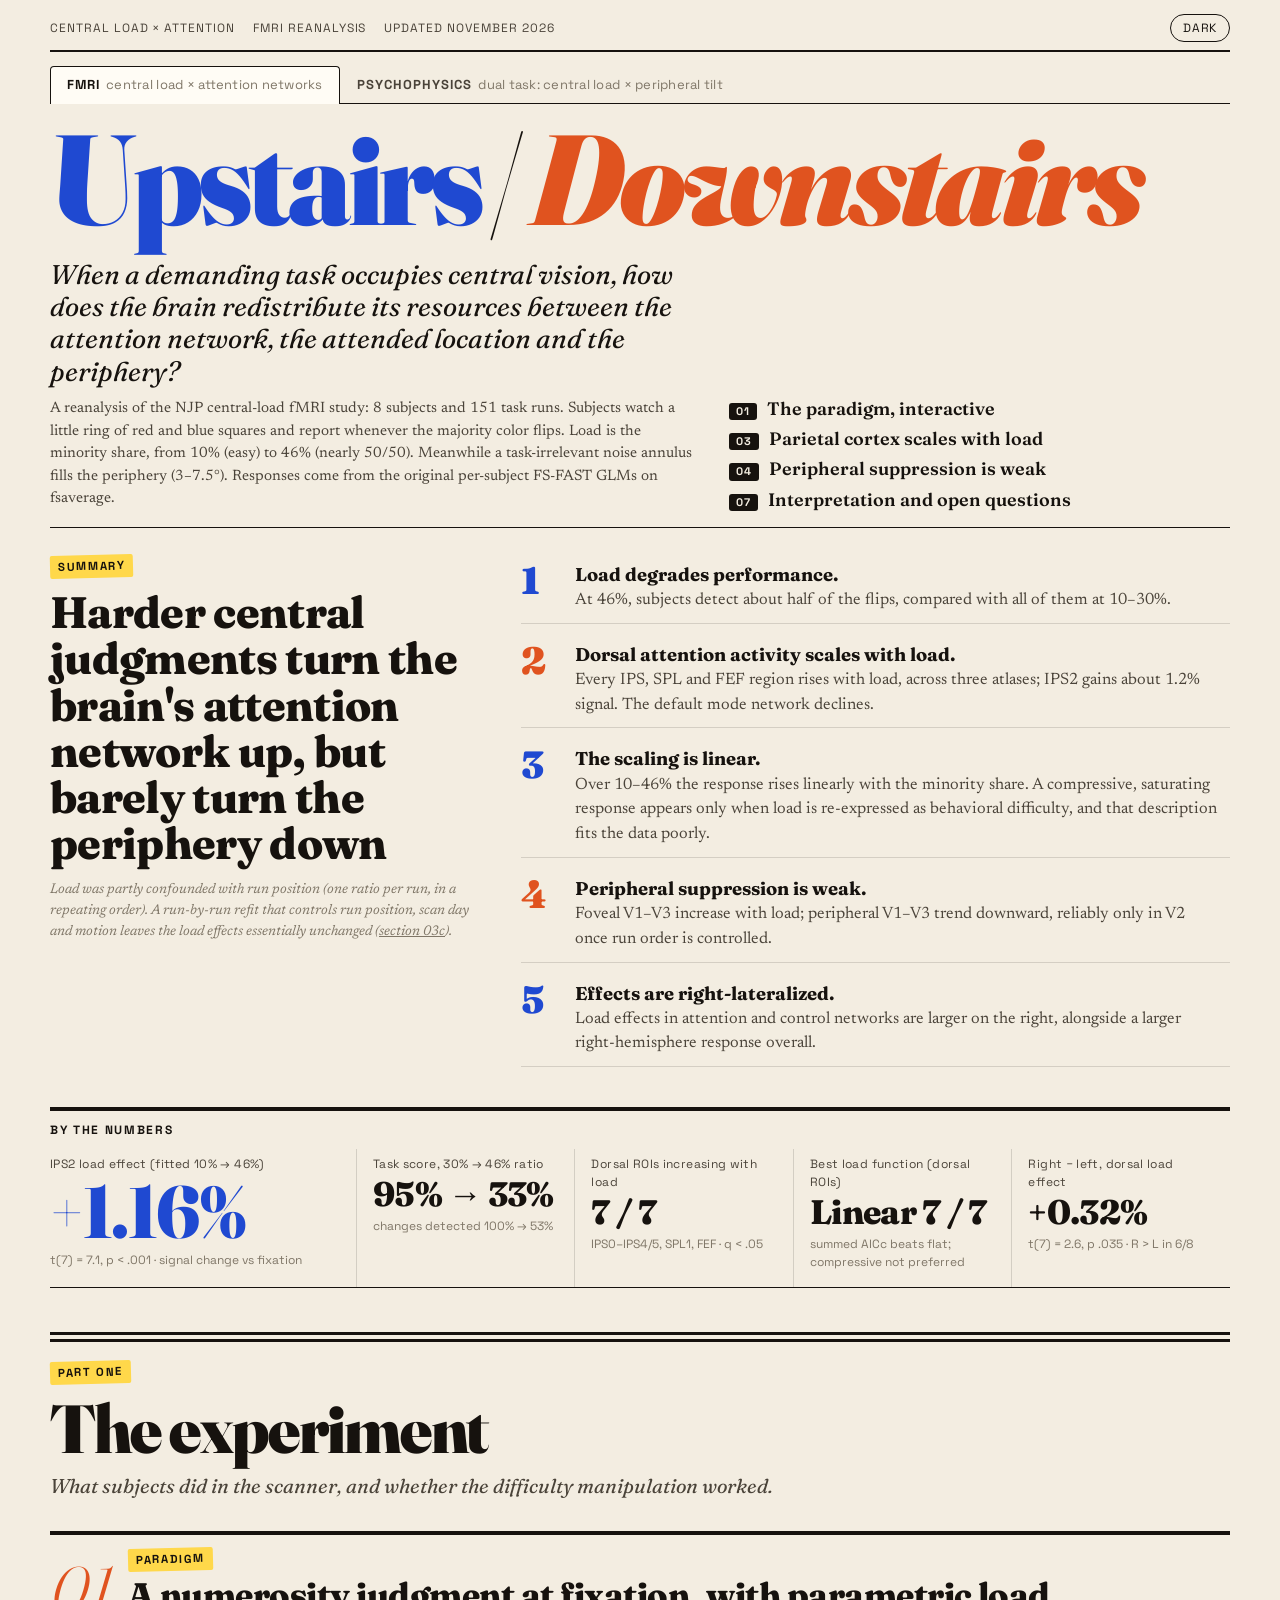
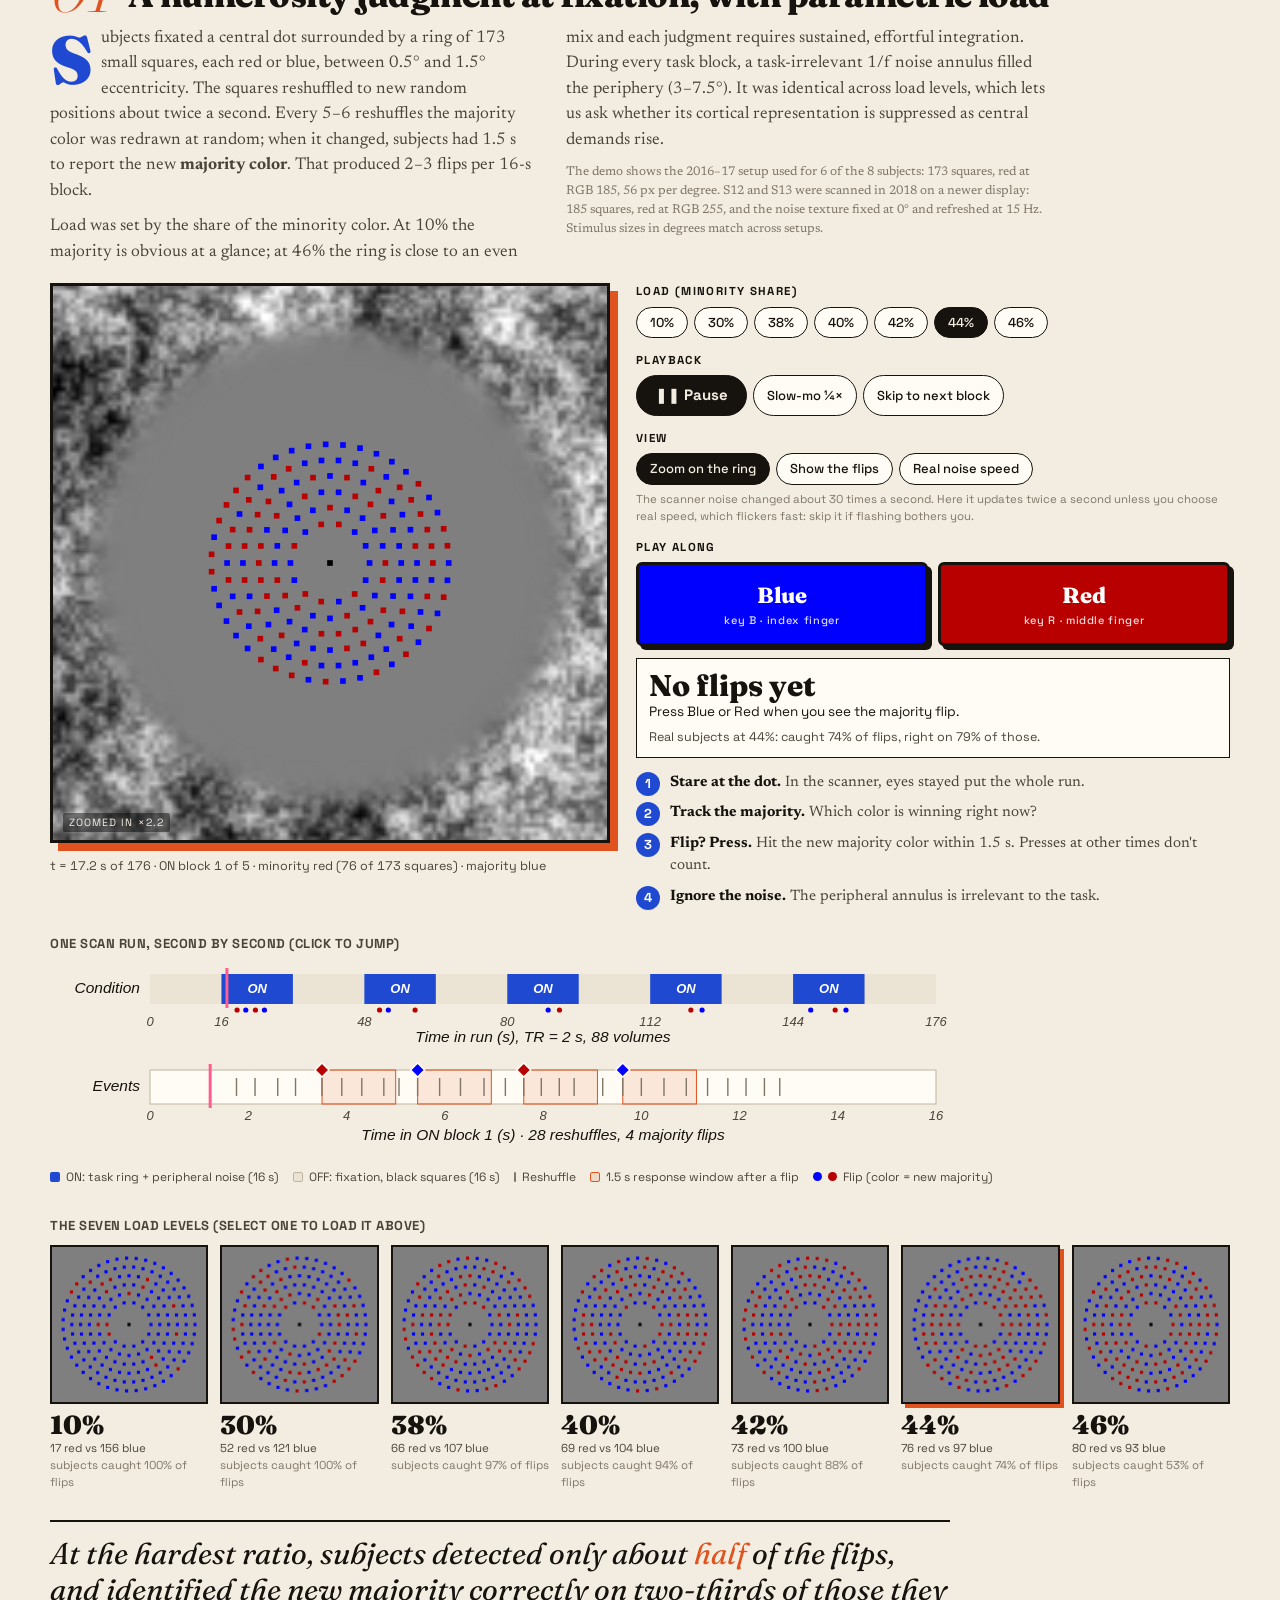
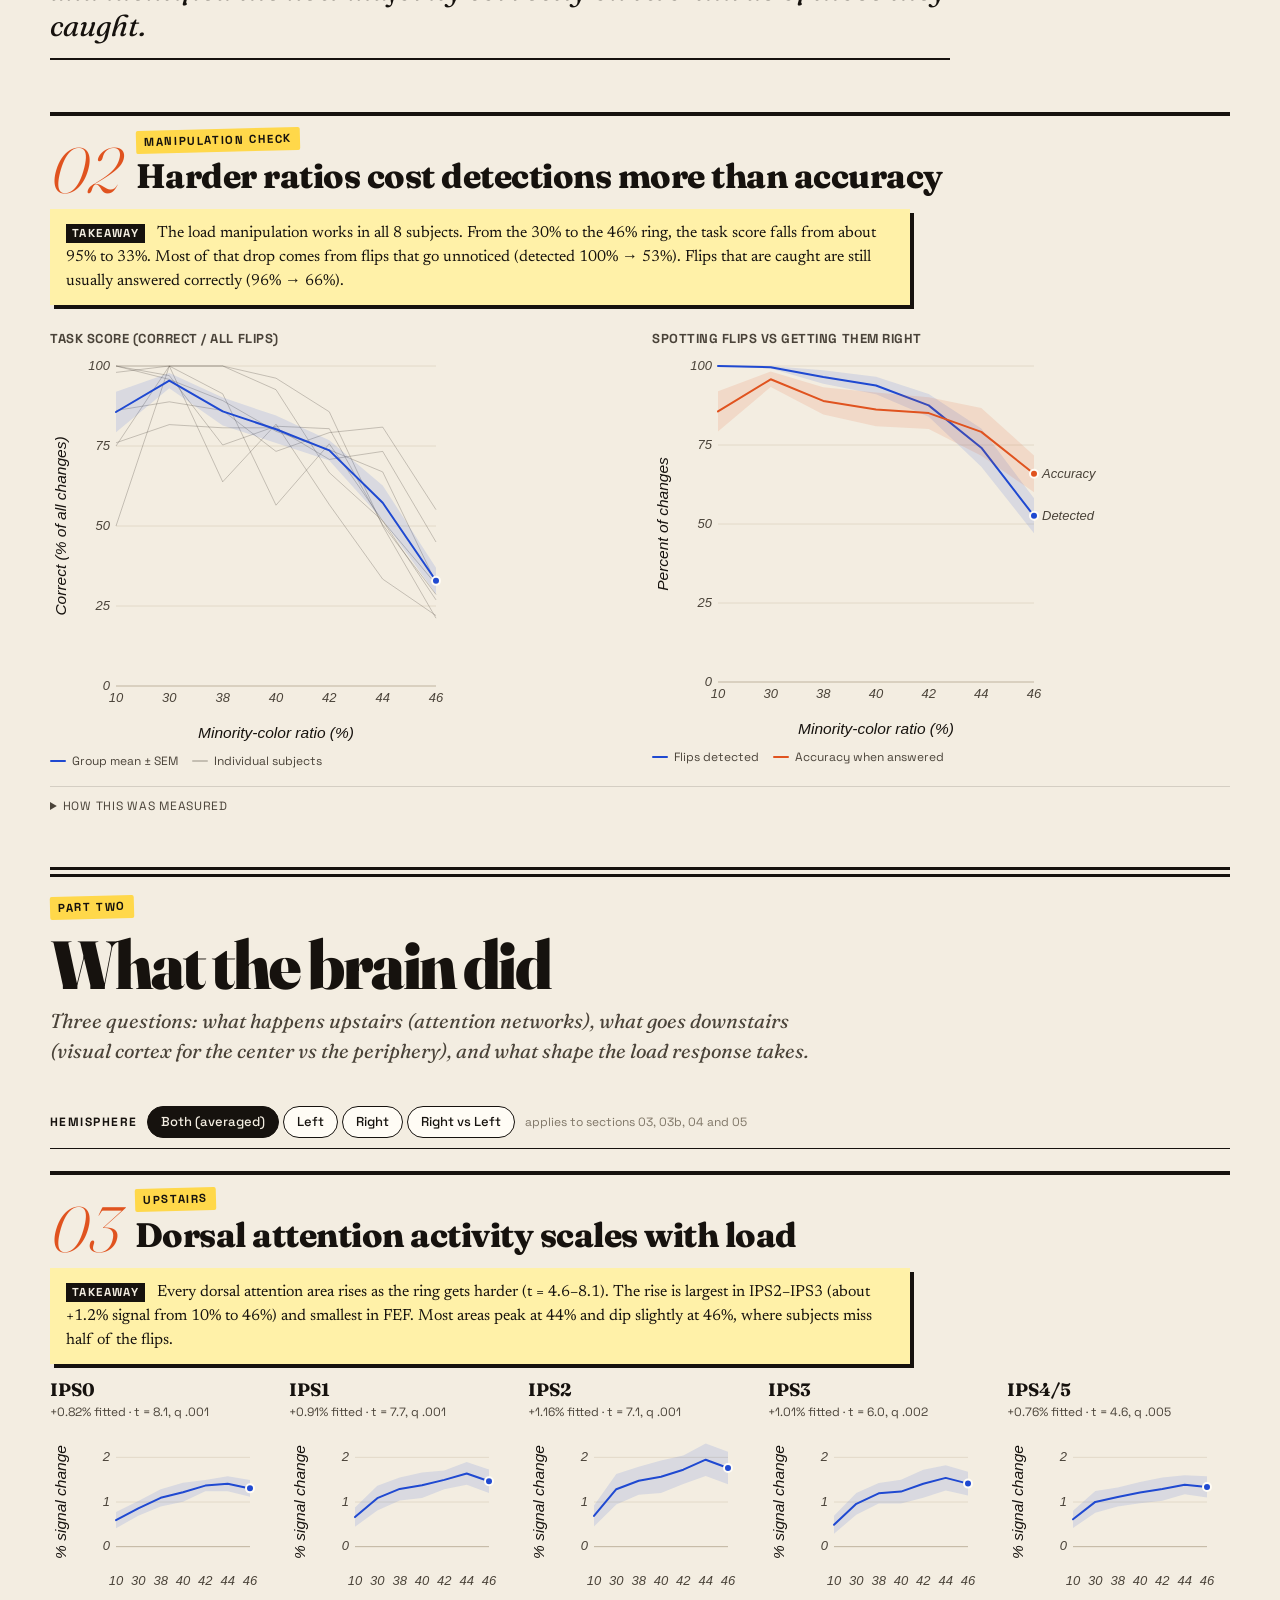
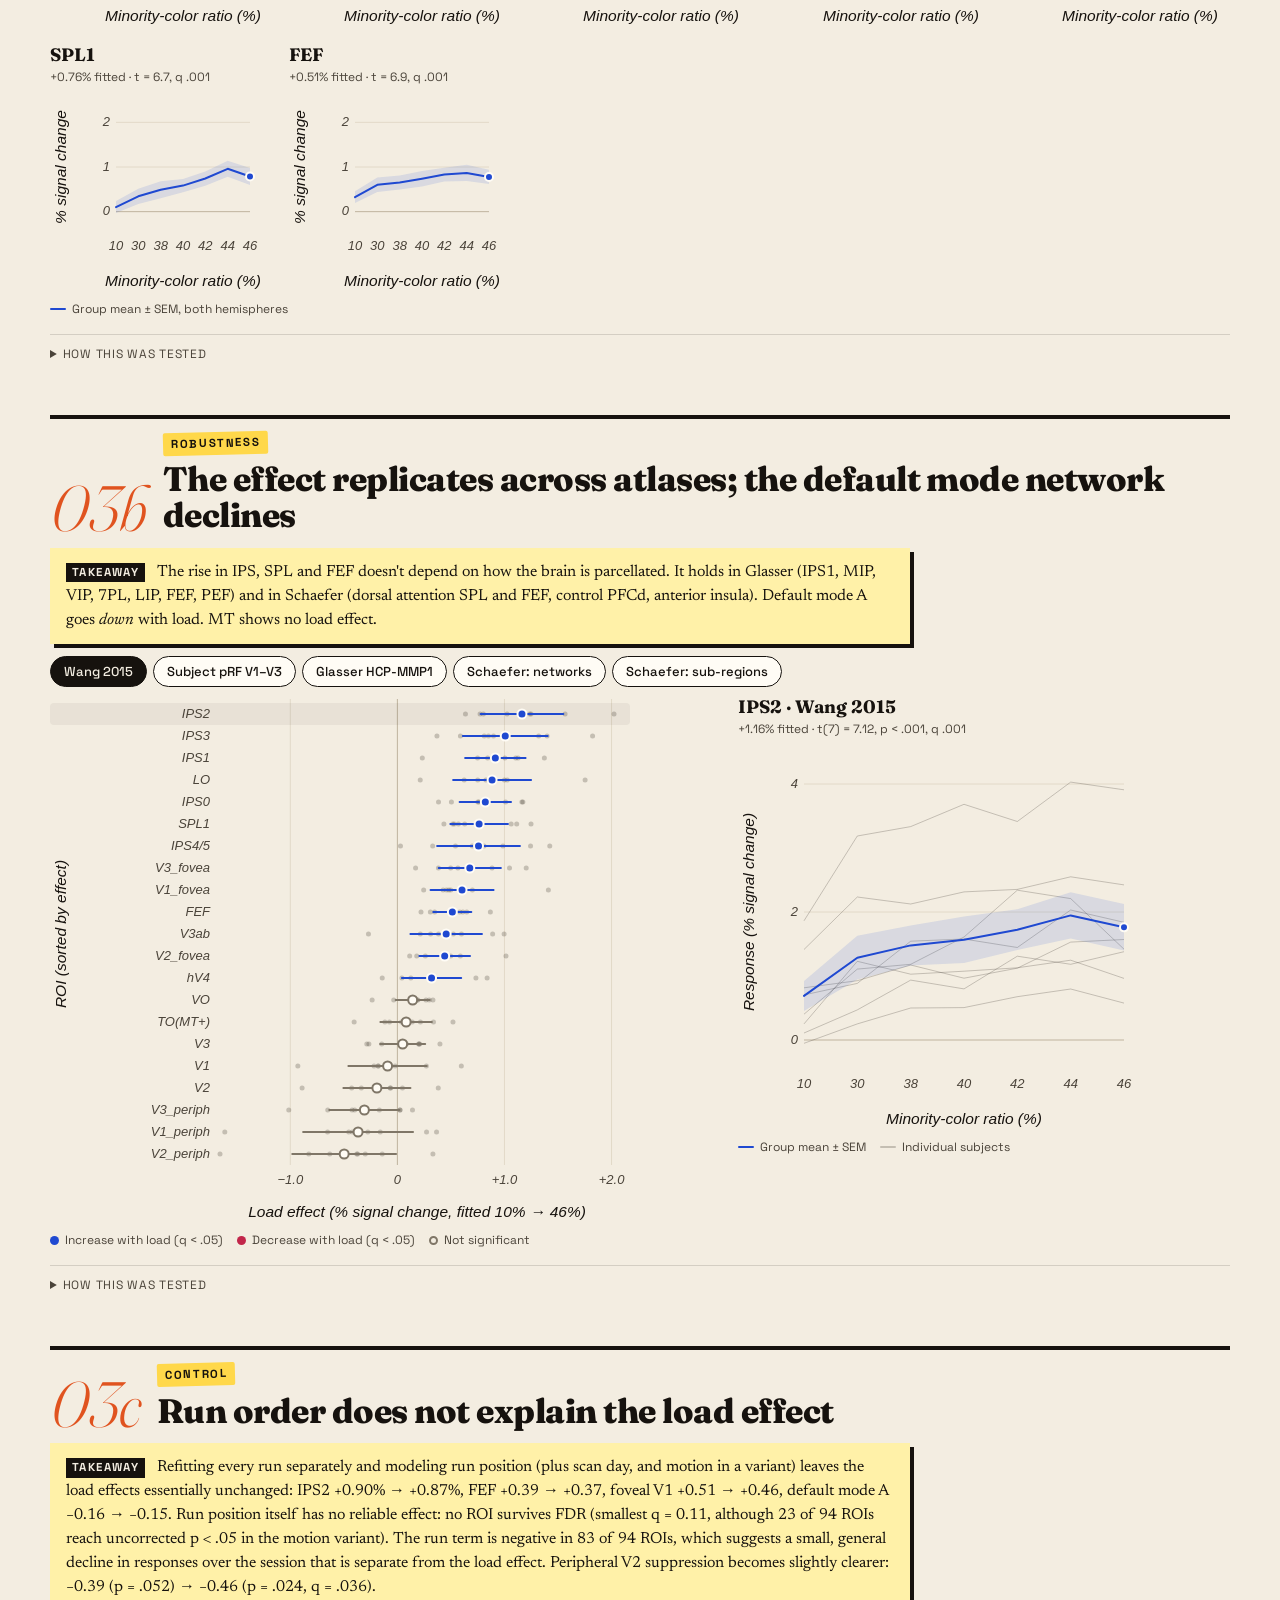
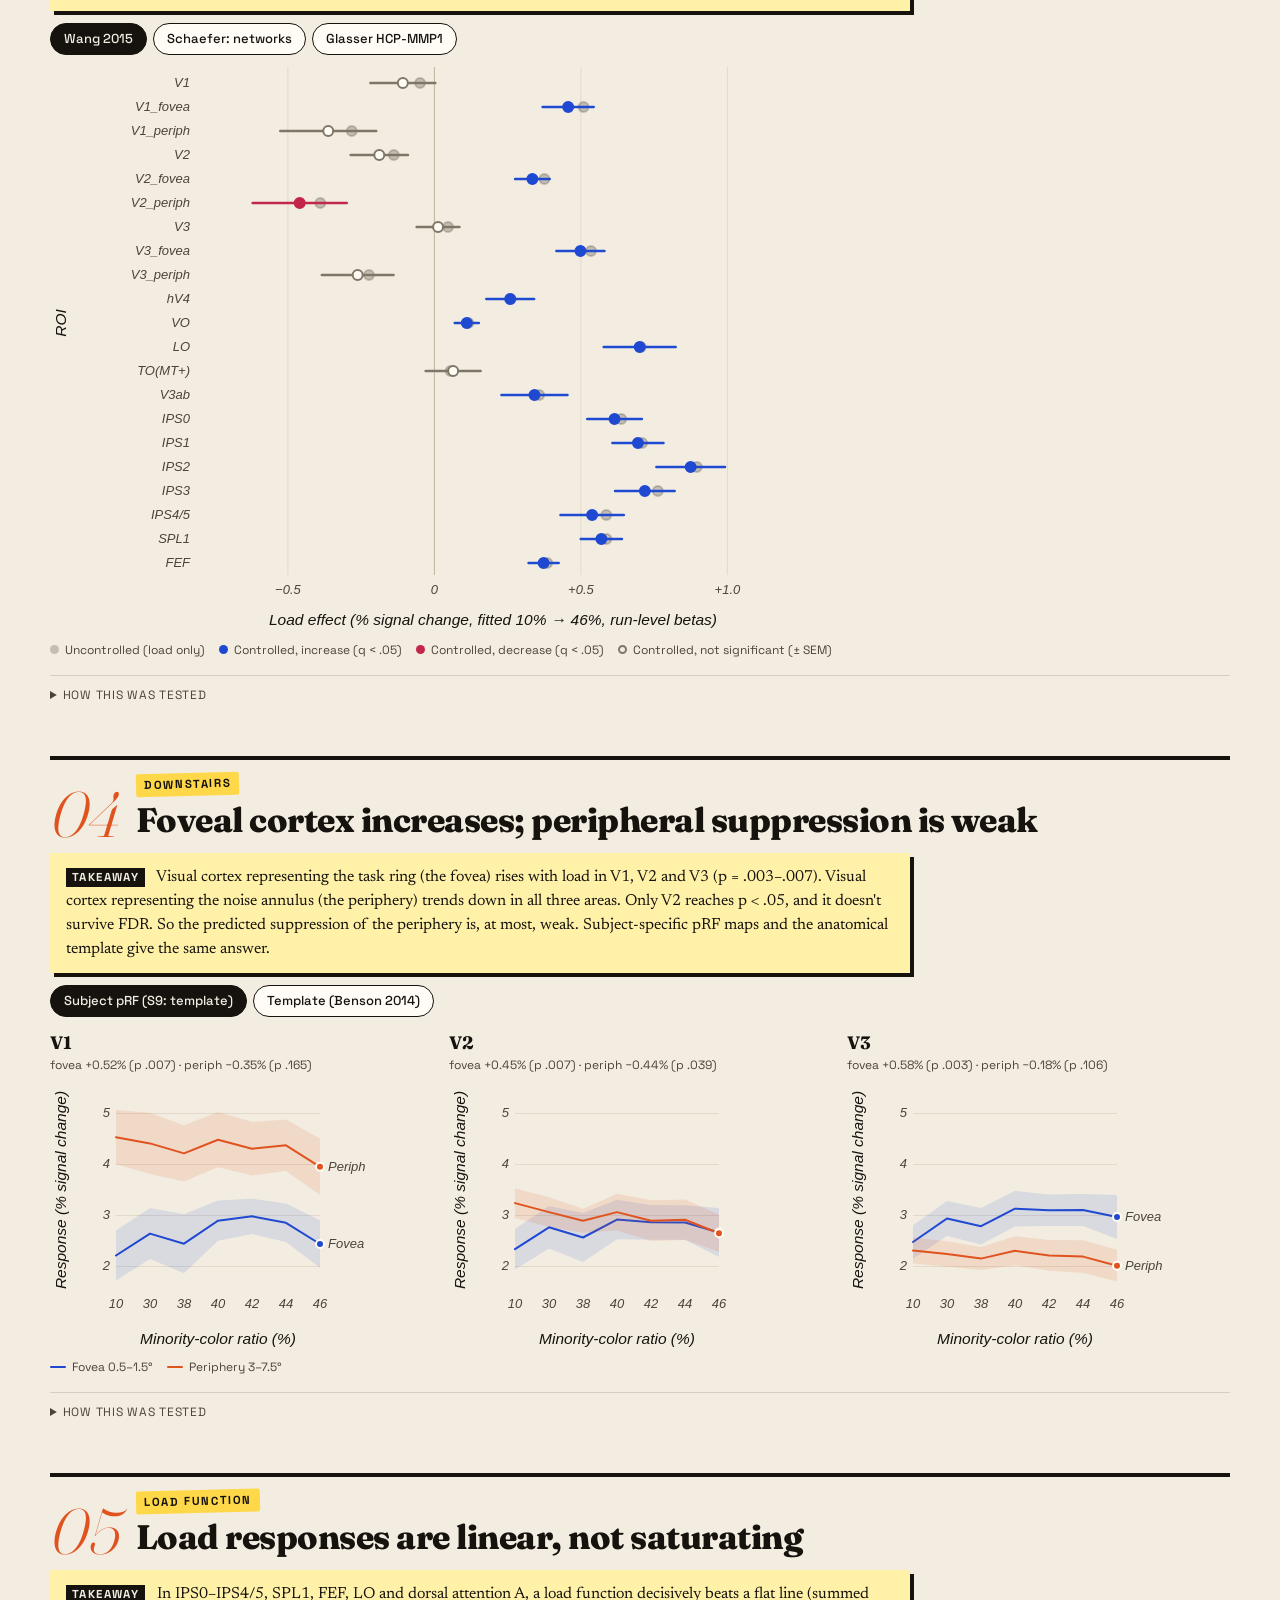
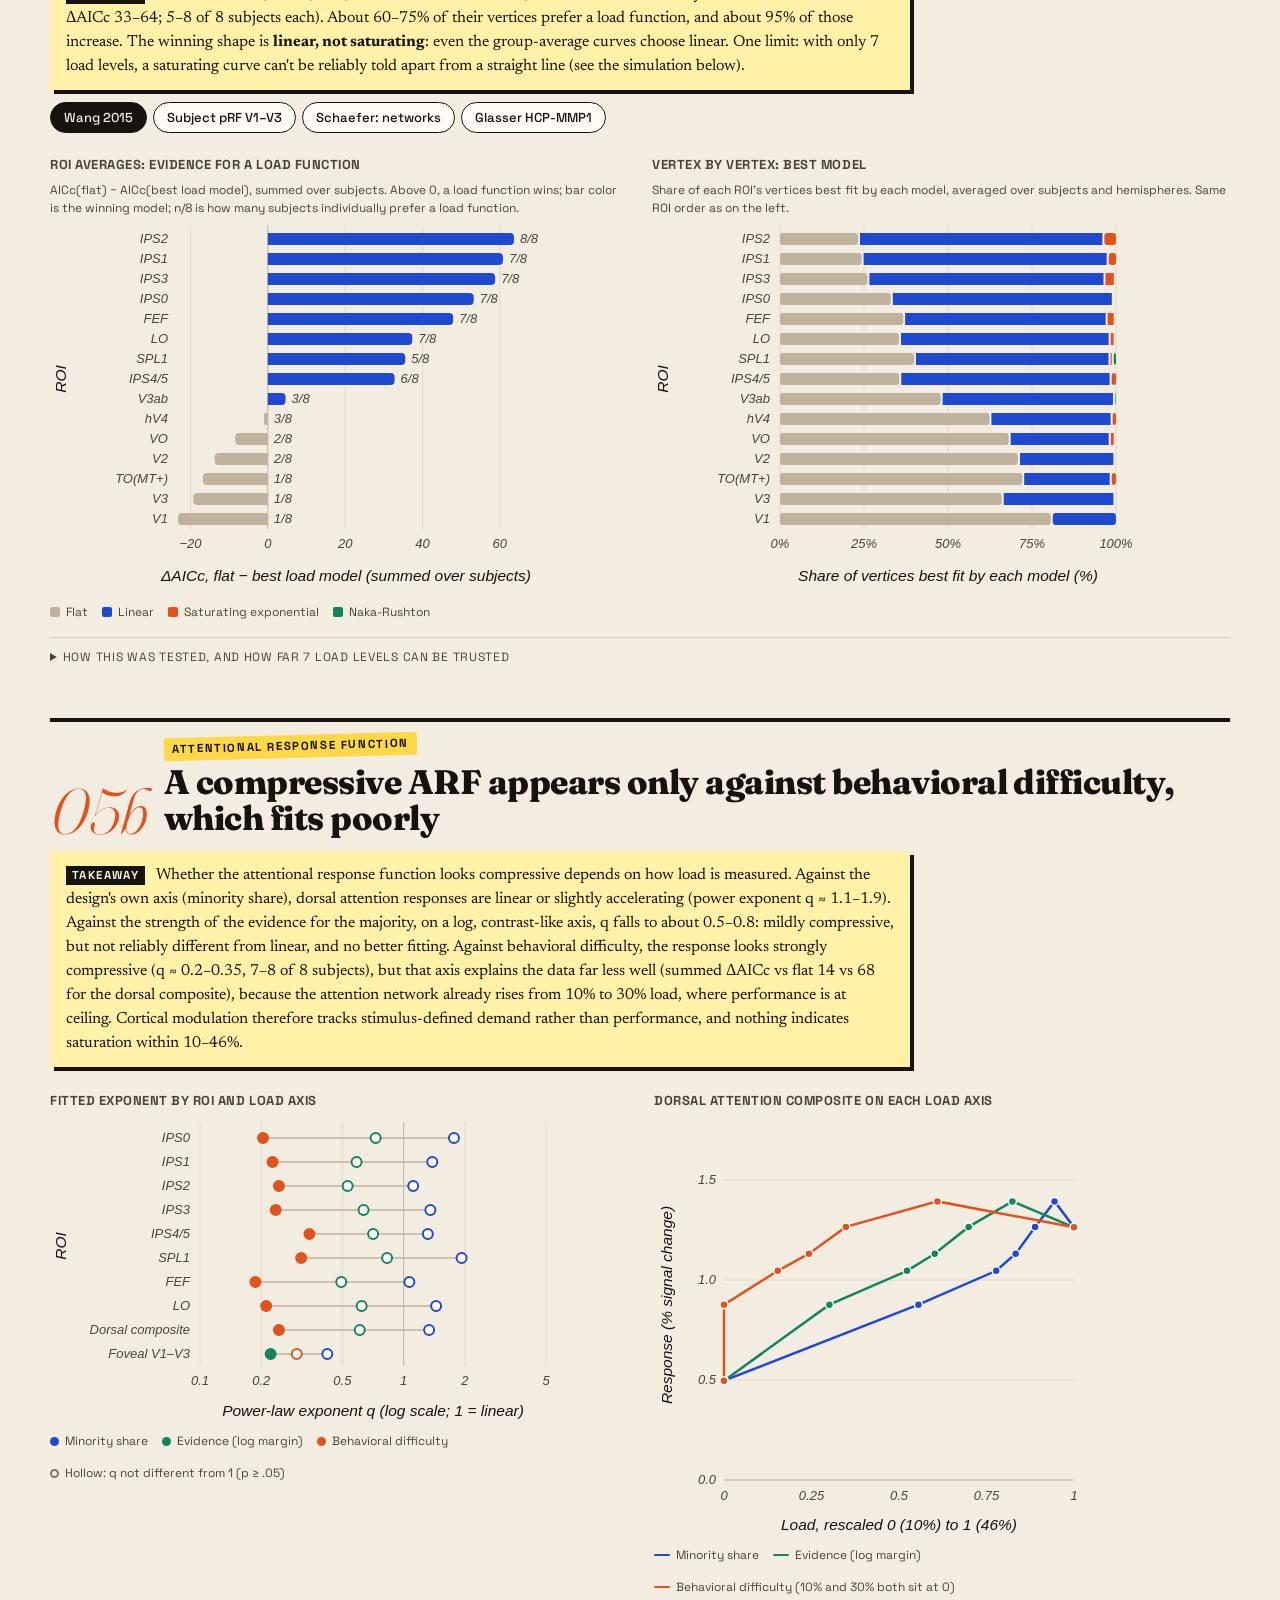
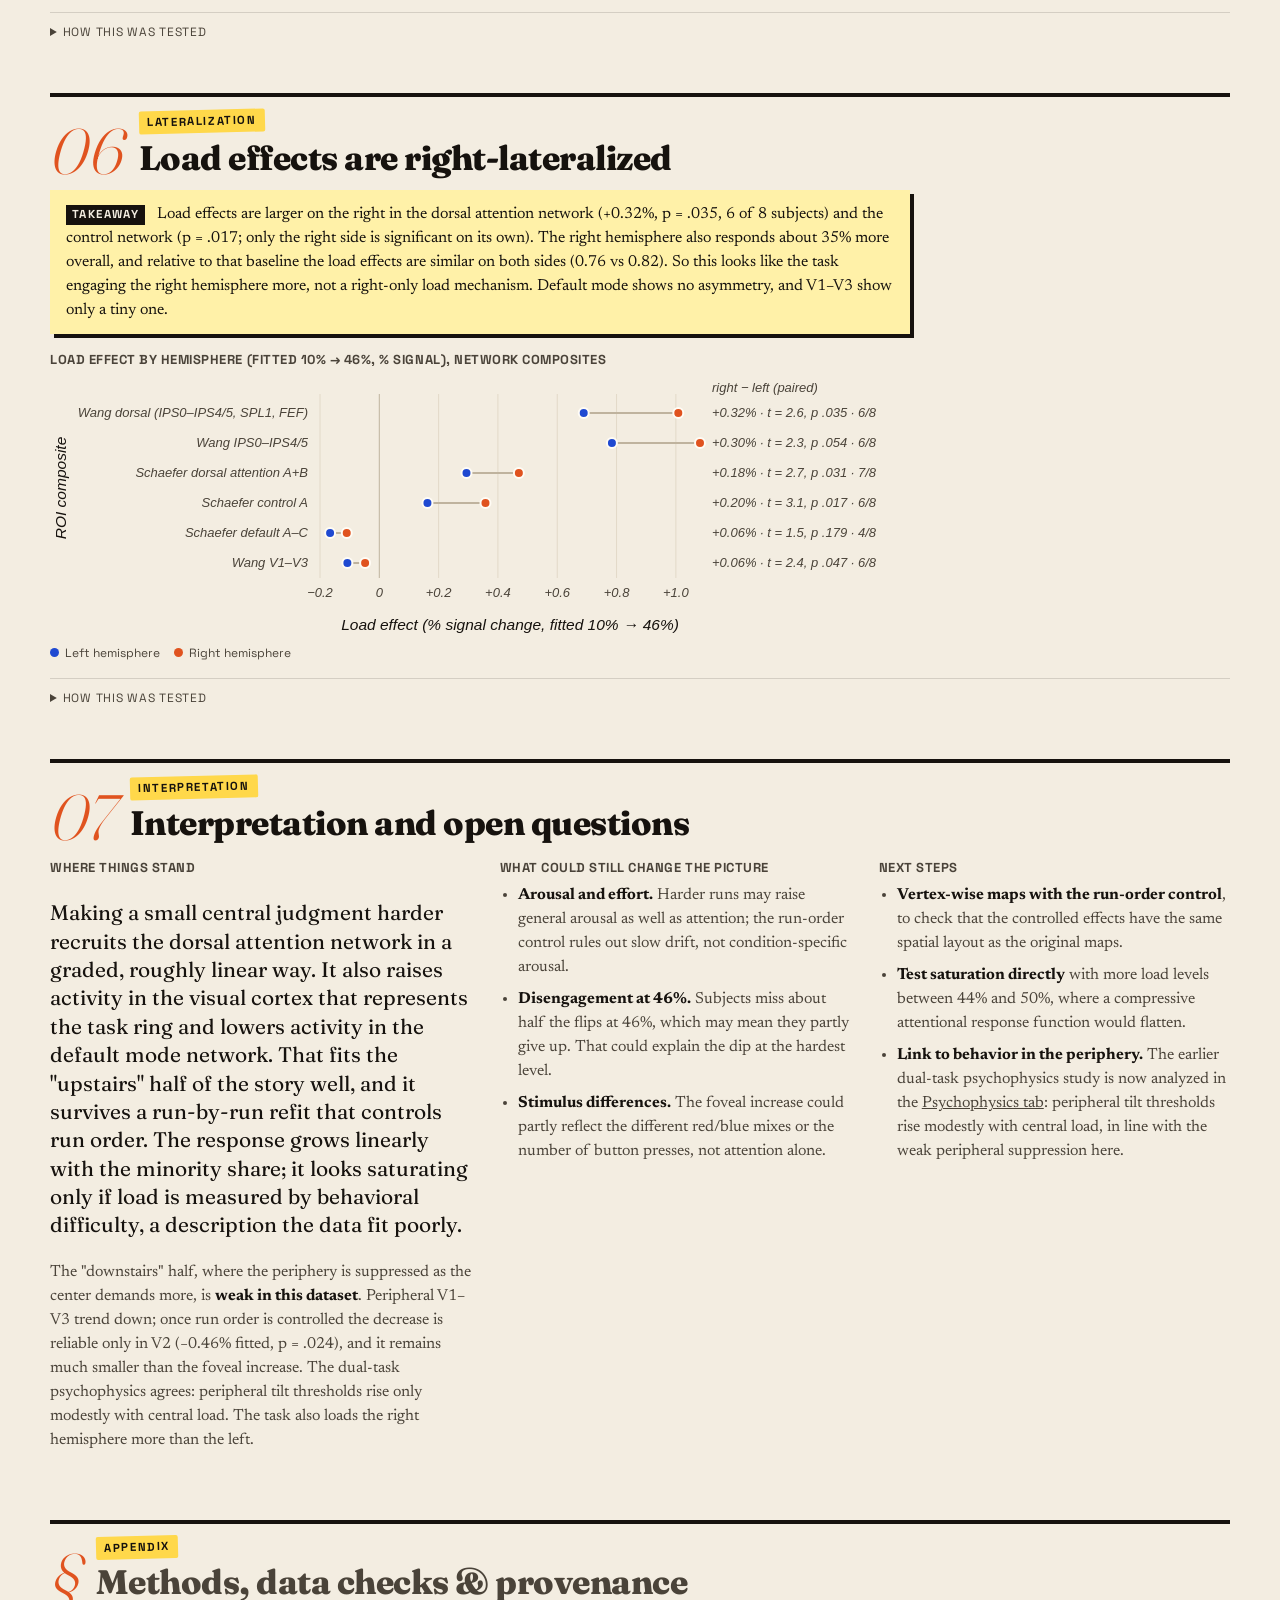
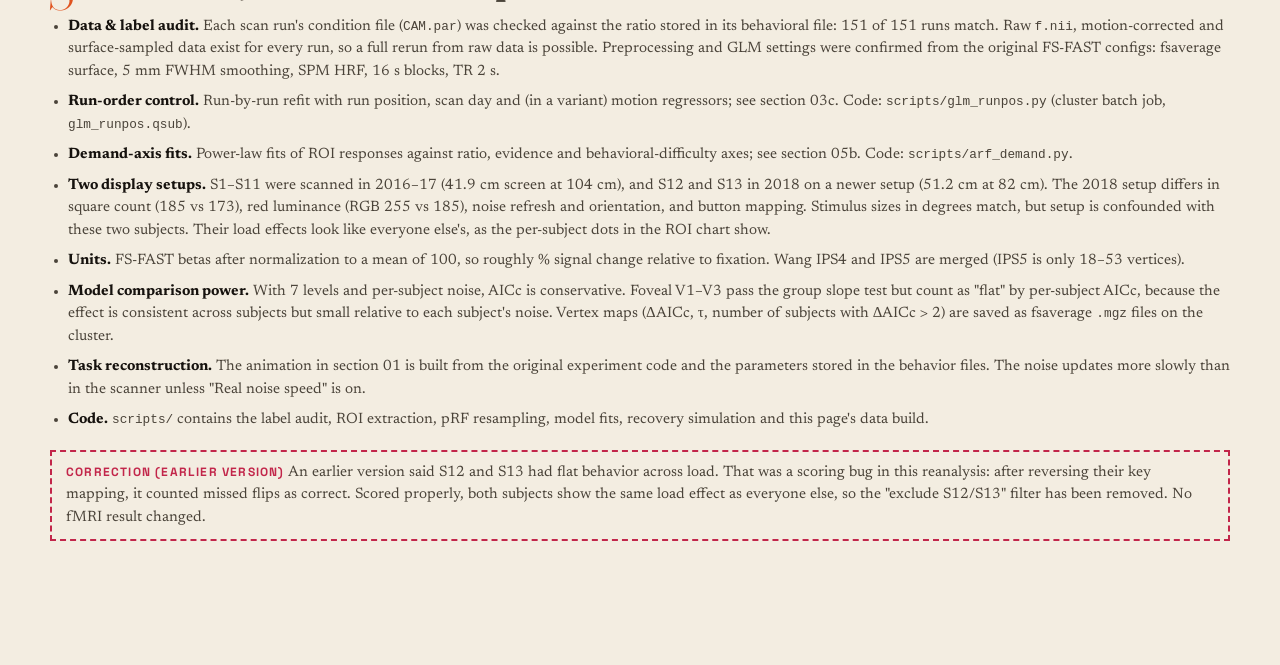
==== dashboard/index.html @ 35c68806 "Note direction of the run-position term in the run-order takeaway With motion regressors the run ter" ====
<!DOCTYPE html>
<html lang="en">
<head>
<meta charset="utf-8">
<meta name="viewport" content="width=device-width, initial-scale=1">
<title>Upstairs / Downstairs: central load and attention</title>
<link rel="preconnect" href="https://fonts.googleapis.com">
<link rel="preconnect" href="https://fonts.gstatic.com" crossorigin>
<link href="https://fonts.googleapis.com/css2?family=Fraunces:ital,opsz,wght@0,9..144,400..900;1,9..144,400..900&family=Newsreader:ital,opsz,wght@0,6..72,400;0,6..72,600;1,6..72,400&family=Space+Grotesk:wght@400;500;700&display=swap" rel="stylesheet">
<link rel="stylesheet" href="style.css">
</head>
<body>
<div class="viz-root">
<div class="wrap">
  <header class="masthead">
    <div class="mast-strip">
      <span>Central load × attention</span><span>fMRI reanalysis</span><span>Updated November 2026</span><span class="grow"></span>
      <button class="theme-btn" id="themeBtn" type="button" aria-label="Toggle dark mode">Dark</button>
    </div>
    <nav class="study-tabs" aria-label="Studies">
      <a href="index.html" aria-current="page">fMRI<span>central load × attention networks</span></a>
      <a href="psychophysics.html">Psychophysics<span>dual task: central load × peripheral tilt</span></a>
    </nav>
    <h1 class="wordmark"><span class="up">Upstairs</span><span class="slash">/</span><span class="down">Downstairs</span></h1>
    <div class="mast-row">
      <div>
        <p class="tagline">When a demanding task occupies central vision, how does the brain redistribute its resources between the attention network, the attended location and the periphery?</p>
        <p class="sub">A reanalysis of the NJP central-load fMRI study: 8 subjects and 151 task runs. Subjects watch a little ring of red and blue squares and report whenever the majority color flips. Load is the minority share, from 10% (easy) to 46% (nearly 50/50). Meanwhile a task-irrelevant noise annulus fills the periphery (3–7.5°). Responses come from the original per-subject FS-FAST GLMs on fsaverage.</p>
      </div>
      <ul class="cover-lines" aria-label="Highlights">
        <li><a href="#task"><span class="cl-n">01</span><span class="cl-t">The paradigm, interactive</span></a></li>
        <li><a href="#ips"><span class="cl-n">03</span><span class="cl-t">Parietal cortex scales with load</span></a></li>
        <li><a href="#visual"><span class="cl-n">04</span><span class="cl-t">Peripheral suppression is weak</span></a></li>
        <li><a href="#meaning"><span class="cl-n">07</span><span class="cl-t">Interpretation and open questions</span></a></li>
      </ul>
    </div>
  </header>

  <section class="headline" aria-label="Main findings">
    <div class="hl-left">
      <span class="kicker">Summary</span>
      <h2>Harder central judgments turn the brain's attention network up, but barely turn the periphery down</h2>
      <p class="caveat">Load was partly confounded with run position (one ratio per run, in a repeating order). A run-by-run refit that controls run position, scan day and motion leaves the load effects essentially unchanged (<a href="#runorder">section 03c</a>).</p>
    </div>
    <ol class="takeaways">
      <li><a href="#behavior"><span><b>Load degrades performance.</b> At 46%, subjects detect about half of the flips, compared with all of them at 10–30%.</span></a></li>
      <li><a href="#ips"><span><b>Dorsal attention activity scales with load.</b> Every IPS, SPL and FEF region rises with load, across three atlases; IPS2 gains about 1.2% signal. The default mode network declines.</span></a></li>
      <li><a href="#models"><span><b>The scaling is linear.</b> Over 10–46% the response rises linearly with the minority share. A compressive, saturating response appears only when load is re-expressed as behavioral difficulty, and that description fits the data poorly.</span></a></li>
      <li><a href="#visual"><span><b>Peripheral suppression is weak.</b> Foveal V1–V3 increase with load; peripheral V1–V3 trend downward, reliably only in V2 once run order is controlled.</span></a></li>
      <li><a href="#hemis"><span><b>Effects are right-lateralized.</b> Load effects in attention and control networks are larger on the right, alongside a larger right-hemisphere response overall.</span></a></li>
    </ol>
  </section>

  <p class="numbers-head">By the numbers</p>
  <section class="tiles" id="tiles" aria-label="Key numbers"></section>


  <div class="part-head"><span class="kicker">Part one</span><h2 class="part-title">The experiment</h2><p>What subjects did in the scanner, and whether the difficulty manipulation worked.</p></div>

  <section class="card" id="task">
    <div class="sec-head"><span class="sec-num">01</span><div><span class="kicker">Paradigm</span><h2>A numerosity judgment at fixation, with parametric load</h2></div></div>
    <div class="story-intro">
      <p>Subjects fixated a central dot surrounded by a ring of 173 small squares, each red or blue, between 0.5° and 1.5° eccentricity. The squares reshuffled to new random positions about twice a second. Every 5–6 reshuffles the majority color was redrawn at random; when it changed, subjects had 1.5 s to report the new <b>majority color</b>. That produced 2–3 flips per 16-s block.</p>
      <p>Load was set by the share of the minority color. At 10% the majority is obvious at a glance; at 46% the ring is close to an even mix and each judgment requires sustained, effortful integration. During every task block, a task-irrelevant 1/f noise annulus filled the periphery (3–7.5°). It was identical across load levels, which lets us ask whether its cortical representation is suppressed as central demands rise.</p>
      <p style="font-size:12.5px; color: var(--text-muted)">The demo shows the 2016–17 setup used for 6 of the 8 subjects: 173 squares, red at RGB 185, 56 px per degree. S12 and S13 were scanned in 2018 on a newer display: 185 squares, red at RGB 255, and the noise texture fixed at 0° and refreshed at 15 Hz. Stimulus sizes in degrees match across setups.</p>
    </div>
    <div class="stage">
      <div>
        <div class="screen"><canvas id="stimCanvas" role="img" aria-label="Animated reconstruction of the stimulus: fixation dot, ring of red and blue squares, and a peripheral noise annulus during task blocks"></canvas><span class="bezel" id="bezel">Zoomed in ×2.2</span></div>
        <p class="status" id="stimStatus"></p>
      </div>
      <div>
        <div class="ctl-group">
          <span class="lbl">Load (minority share)</span>
          <div class="ctl-row" id="ratioPills" role="group" aria-label="Load level"></div>
        </div>
        <div class="ctl-group">
          <span class="lbl">Playback</span>
          <div class="ctl-row">
            <button type="button" class="pill big" id="playBtn" aria-pressed="false">▶ Play</button>
            <button type="button" class="pill" id="slowBtn" aria-pressed="false">Slow-mo ¼×</button>
            <button type="button" class="pill" id="nextBtn">Skip to next block</button>
          </div>
        </div>
        <div class="ctl-group">
          <span class="lbl">View</span>
          <div class="ctl-row">
            <button type="button" class="pill" id="zoomBtn" aria-pressed="true">Zoom on the ring</button>
            <button type="button" class="pill" id="answerBtn" aria-pressed="false">Show the flips</button>
            <button type="button" class="pill" id="flickerBtn" aria-pressed="false">Real noise speed</button>
          </div>
          <p class="flicker-note">The scanner noise changed about 30 times a second. Here it updates twice a second unless you choose real speed, which flickers fast: skip it if flashing bothers you.</p>
        </div>
        <div class="ctl-group">
          <span class="lbl">Play along</span>
          <div class="resp-btns">
            <button type="button" class="b" id="respB">Blue<small>key B · index finger</small></button>
            <button type="button" class="r" id="respR">Red<small>key R · middle finger</small></button>
          </div>
          <div class="scorecard" id="scorecard" aria-live="polite"></div>
        </div>
        <ol class="howto">
          <li><b>Stare at the dot.</b> In the scanner, eyes stayed put the whole run.</li>
          <li><b>Track the majority.</b> Which color is winning right now?</li>
          <li><b>Flip? Press.</b> Hit the new majority color within 1.5 s. Presses at other times don't count.</li>
          <li><b>Ignore the noise.</b> The peripheral annulus is irrelevant to the task.</li>
        </ol>
      </div>
    </div>

    <div class="timeline-wrap">
      <h3>One scan run, second by second (click to jump)</h3>
      <div id="timeline"></div>
      <div class="legend">
        <span><i class="key-rect" style="background:var(--series-1)"></i>ON: task ring + peripheral noise (16 s)</span>
        <span><i class="key-rect" style="background:var(--paper-2);border:1px solid var(--axis)"></i>OFF: fixation, black squares (16 s)</span>
        <span><i class="key-line" style="background:var(--text-muted);width:2px;height:10px"></i>Reshuffle</span>
        <span><i class="key-rect" style="background:var(--band-2);border:1px solid var(--series-2)"></i>1.5 s response window after a flip</span>
        <span><i class="key-dot" style="background:#0000ff"></i><i class="key-dot" style="background:#b90000"></i>Flip (color = new majority)</span>
      </div>
    </div>

    <h3 style="margin-top:30px">The seven load levels (select one to load it above)</h3>
    <div class="gallery" id="gallery"></div>
    <p class="pullquote">At the hardest ratio, subjects detected only about <span>half</span> of the flips, and identified the new majority correctly on two-thirds of those they caught.</p>
  </section>


  <section class="card" id="behavior">
    <div class="sec-head"><span class="sec-num">02</span><div><span class="kicker">Manipulation check</span><h2>Harder ratios cost detections more than accuracy</h2></div></div>
    <div class="tldr"><b>Takeaway</b> The load manipulation works in all 8 subjects. From the 30% to the 46% ring, the task score falls from about 95% to 33%. Most of that drop comes from flips that go unnoticed (detected 100% → 53%). Flips that are caught are still usually answered correctly (96% → 66%).</div>
    <div class="grid-2" style="margin-top:8px">
      <div>
        <h3>Task score (correct / all flips)</h3>
        <div id="behScore"></div>
        <div class="legend"><span><i class="key-line" style="background:var(--series-1)"></i>Group mean ± SEM</span><span><i class="key-line" style="background:var(--context)"></i>Individual subjects</span></div>
      </div>
      <div>
        <h3>Spotting flips vs getting them right</h3>
        <div id="behSplit"></div>
        <div class="legend"><span><i class="key-line" style="background:var(--series-1)"></i>Flips detected</span><span><i class="key-line" style="background:var(--series-2)"></i>Accuracy when answered</span></div>
      </div>
    </div>
    <details class="method"><summary>How this was measured</summary>
      <p>After each majority-color flip, subjects had 1.5 s (1.0 s in the earliest script version, used for S4 and part of S3) to press the key for the new majority color. The data were scored three ways. The <b>task score</b> is the original measure: correct / all flips, so misses count as wrong. <b>Detection</b> is the % of flips answered. <b>Accuracy</b> is the % correct among answered flips. S12 and S13 pressed reversed keys in every run (raw accuracy 0–46%), so their mapping is flipped. They are also the only two subjects scanned in 2018 on a newer display setup, so a different button-box mapping is the likely cause. Misses stay wrong, as in the original code.</p>
      <div id="behTable"></div>
    </details>
  </section>

  <div class="part-head"><span class="kicker">Part two</span><h2 class="part-title">What the brain did</h2><p>Three questions: what happens <em>upstairs</em> (attention networks), what goes <em>downstairs</em> (visual cortex for the center vs the periphery), and what shape the load response takes.</p></div>

  <div class="filters" role="group" aria-label="Hemisphere filter">
    <span class="lbl">Hemisphere</span>
    <div class="seg" id="hemiSeg">
      <button type="button" data-h="both" aria-pressed="true">Both (averaged)</button>
      <button type="button" data-h="lh" aria-pressed="false">Left</button>
      <button type="button" data-h="rh" aria-pressed="false">Right</button>
      <button type="button" data-h="diff" aria-pressed="false">Right vs Left</button>
    </div>
    <span class="scope">applies to sections 03, 03b, 04 and 05</span>
  </div>

  <section class="card" id="ips">
    <div class="sec-head"><span class="sec-num">03</span><div><span class="kicker">Upstairs</span><h2>Dorsal attention activity scales with load <span class="hemi-tag"></span></h2></div></div>
    <div class="tldr"><b>Takeaway</b> Every dorsal attention area rises as the ring gets harder (t = 4.6–8.1). The rise is largest in IPS2–IPS3 (about +1.2% signal from 10% to 46%) and smallest in FEF. Most areas peak at 44% and dip slightly at 46%, where subjects miss half of the flips.</div>
    <div class="multiples" id="ipsPanels"></div>
    <div class="legend" id="ipsLegend"></div>
    <details class="method"><summary>How this was tested</summary>
      <p>Responses were averaged within Wang 2015 maximum-probability ROIs, with hemispheres averaged. Each subject's response was regressed on ratio, and the slopes were t-tested across subjects. The "fitted" value is slope × 0.36, the predicted change from 10% to 46%. Units are roughly % signal change vs fixation. X positions are evenly spaced but the ratios are not; the fits use the true ratios.</p>
      <div id="ipsTable"></div>
    </details>
  </section>

  <section class="card" id="forest">
    <div class="sec-head"><span class="sec-num">03b</span><div><span class="kicker">Robustness</span><h2>The effect replicates across atlases; the default mode network declines <span class="hemi-tag"></span></h2></div></div>
    <div class="tldr"><b>Takeaway</b> The rise in IPS, SPL and FEF doesn't depend on how the brain is parcellated. It holds in Glasser (IPS1, MIP, VIP, 7PL, LIP, FEF, PEF) and in Schaefer (dorsal attention SPL and FEF, control PFCd, anterior insula). Default mode A goes <em>down</em> with load. MT shows no load effect.</div>
    <div class="tabs" id="atlasTabs" role="group" aria-label="Atlas">
      <button type="button" data-atlas="wang2015" aria-pressed="true">Wang 2015</button>
      <button type="button" data-atlas="prf" aria-pressed="false">Subject pRF V1–V3</button>
      <button type="button" data-atlas="glasser2016" aria-pressed="false">Glasser HCP-MMP1</button>
      <button type="button" data-atlas="schaeferNet" aria-pressed="false">Schaefer: networks</button>
      <button type="button" data-atlas="schaeferSub" aria-pressed="false">Schaefer: sub-regions</button>
    </div>
    <div class="grid-2" style="grid-template-columns: 1.35fr 1fr; align-items: start;">
      <div>
        <div id="forestChart"></div>
        <div class="legend" id="forestLegend"></div>
      </div>
      <div>
        <p class="panel-title" id="detailTitle"></p>
        <p class="panel-stat" id="detailStat"></p>
        <div id="detail"></div>
        <div class="legend" id="detailLegend"></div>
      </div>
    </div>
    <details class="method"><summary>How this was tested</summary>
      <p>The same slope test was run for every ROI in each atlas, with FDR correction within each atlas. A filled dot means q &lt; .05; small dots are individual subjects. Click a row to plot its curve on the right.</p>
      <div id="forestTable"></div>
    </details>
  </section>

  <section class="card" id="runorder">
    <div class="sec-head"><span class="sec-num">03c</span><div><span class="kicker">Control</span><h2>Run order does not explain the load effect</h2></div></div>
    <div class="tldr" id="roTakeaway"></div>
    <div class="tabs" id="roTabs" role="group" aria-label="ROI set">
      <button type="button" data-a="wang2015" aria-pressed="true">Wang 2015</button>
      <button type="button" data-a="schaeferNet" aria-pressed="false">Schaefer: networks</button>
      <button type="button" data-a="glasser2016" aria-pressed="false">Glasser HCP-MMP1</button>
    </div>
    <div id="roChart"></div>
    <div class="legend" id="roLegend"></div>
    <details class="method"><summary>How this was tested</summary>
      <p>Each run was refit on its own: the smoothed, surface-sampled time series was intensity-normalized to a global mean of 100 (as in the original FS-FAST analysis), averaged within each ROI and hemisphere, and fit with the 16-s ON blocks convolved with the SPM canonical HRF plus quadratic drift (the original settings); a second fit added the six motion regressors. Per subject and ROI, the run betas (hemispheres averaged) were then regressed on load alone (<b>uncontrolled</b>, which reproduces the original slopes, r = .99 across subjects × ROIs), and on load plus scan-day terms plus run position within the day (<b>controlled</b>; only S3 was scanned on two days). Load slopes were t-tested across subjects with FDR within each atlas. Run-level betas are on a somewhat smaller scale than the FS-FAST betas, so compare the two estimates here with each other rather than with other sections. Load and run position were only weakly correlated within subjects (mean |r| = <span id="roCorr"></span>).</p>
      <div id="roTable"></div>
    </details>
  </section>

  <section class="card" id="visual">
    <div class="sec-head"><span class="sec-num">04</span><div><span class="kicker">Downstairs</span><h2>Foveal cortex increases; peripheral suppression is weak <span class="hemi-tag"></span></h2></div></div>
    <div class="tldr"><b>Takeaway</b> Visual cortex representing the task ring (the fovea) rises with load in V1, V2 and V3 (p = .003–.007). Visual cortex representing the noise annulus (the periphery) trends down in all three areas. Only V2 reaches p &lt; .05, and it doesn't survive FDR. So the predicted suppression of the periphery is, at most, weak. Subject-specific pRF maps and the anatomical template give the same answer.</div>
    <div class="tabs" id="visTabs" role="group" aria-label="Eccentricity source">
      <button type="button" data-src="prf" aria-pressed="true">Subject pRF (S9: template)</button>
      <button type="button" data-src="wang2015" aria-pressed="false">Template (Benson 2014)</button>
    </div>
    <div class="multiples three" id="visPanels"></div>
    <div class="legend" id="visLegend"></div>
    <details class="method"><summary>How this was tested</summary>
      <p>Each subject's pRF eccentricity, R² and V1–V3 labels were resampled to fsaverage with FreeSurfer 6. Each area was split into a fovea band (0.5–1.5°, the task ring) and a periphery band (3–7.5°, the noise annulus), keeping vertices with pRF R² &gt; 10%. S9 has no pRF data, so the Benson 2014 template within Wang V1–V3 stands in for that subject. The "Template" tab uses the template for everyone.</p>
      <div id="visTable"></div>
    </details>
  </section>

  <section class="card" id="models">
    <div class="sec-head"><span class="sec-num">05</span><div><span class="kicker">Load function</span><h2>Load responses are linear, not saturating <span class="hemi-tag"></span></h2></div></div>
    <div class="tldr"><b>Takeaway</b> In IPS0–IPS4/5, SPL1, FEF, LO and dorsal attention A, a load function decisively beats a flat line (summed ΔAICc 33–64; 5–8 of 8 subjects each). About 60–75% of their vertices prefer a load function, and about 95% of those increase. The winning shape is <b>linear, not saturating</b>: even the group-average curves choose linear. One limit: with only 7 load levels, a saturating curve can't be reliably told apart from a straight line (see the simulation below).</div>
    <div class="tabs" id="modelTabs" role="group" aria-label="ROI set">
      <button type="button" data-set="wang2015" aria-pressed="true">Wang 2015</button>
      <button type="button" data-set="prf" aria-pressed="false">Subject pRF V1–V3</button>
      <button type="button" data-set="schaeferNet" aria-pressed="false">Schaefer: networks</button>
      <button type="button" data-set="glasser2016" aria-pressed="false">Glasser HCP-MMP1</button>
    </div>
    <div class="grid-2" style="align-items:start">
      <div>
        <h3>ROI averages: evidence for a load function</h3>
        <p class="panel-stat">AICc(flat) − AICc(best load model), summed over subjects. Above 0, a load function wins; bar color is the winning model; n/8 is how many subjects individually prefer a load function.</p>
        <div id="modelBars"></div>
      </div>
      <div>
        <h3>Vertex by vertex: best model</h3>
        <p class="panel-stat">Share of each ROI's vertices best fit by each model, averaged over subjects and hemispheres. Same ROI order as on the left.</p>
        <div id="vertBars"></div>
      </div>
    </div>
    <div class="legend" id="modelHemiLegend"></div>
    <div class="legend">
      <span><i class="key-rect" style="background:var(--null)"></i>Flat</span>
      <span><i class="key-rect" style="background:var(--series-1)"></i>Linear</span>
      <span><i class="key-rect" style="background:var(--series-2)"></i>Saturating exponential</span>
      <span><i class="key-rect" style="background:var(--series-3)"></i>Naka-Rushton</span>
    </div>
    <details class="method"><summary>How this was tested, and how far 7 load levels can be trusted</summary>
      <p>The 7 load levels were fit with four models, with load rescaled to 0–1 across 10% → 46%: <b>flat</b> (1 parameter); <b>linear</b> (2); <b>saturating exponential</b> a + s·(1−e<sup>−x/τ</sup>), which becomes linear as τ grows (3); and <b>Naka-Rushton</b> a + s·xⁿ/(xⁿ+c50ⁿ) (4). The amplitude s can be negative, so decreases count too. Nonlinear parameters were grid-searched, and amplitude and offset solved by least squares. Models were compared with AICc, which penalizes extra parameters and matters with only 7 points. Fits ran (a) at every fsaverage vertex in each subject and (b) on each subject's ROI average and on the group-mean curve.</p>
      <h3>Simulation: how often does each true shape get recovered? (amplitude 1% signal)</h3>
      <div id="recovery"></div>
      <h3>Model comparison table</h3>
      <div id="modelTable"></div>
    </details>
  </section>

  <section class="card" id="arf">
    <div class="sec-head"><span class="sec-num">05b</span><div><span class="kicker">Attentional response function</span><h2>A compressive ARF appears only against behavioral difficulty, which fits poorly</h2></div></div>
    <div class="tldr"><b>Takeaway</b> Whether the attentional response function looks compressive depends on how load is measured. Against the design's own axis (minority share), dorsal attention responses are linear or slightly accelerating (power exponent q ≈ 1.1–1.9). Against the strength of the evidence for the majority, on a log, contrast-like axis, q falls to about 0.5–0.8: mildly compressive, but not reliably different from linear, and no better fitting. Against behavioral difficulty, the response looks strongly compressive (q ≈ 0.2–0.35, 7–8 of 8 subjects), but that axis explains the data far less well (summed ΔAICc vs flat 14 vs 68 for the dorsal composite), because the attention network already rises from 10% to 30% load, where performance is at ceiling. Cortical modulation therefore tracks stimulus-defined demand rather than performance, and nothing indicates saturation within 10–46%.</div>
    <div class="charts-2" style="margin-top:8px">
      <div><h3>Fitted exponent by ROI and load axis</h3><div id="arfQ"></div><div class="legend" id="arfQLegend"></div></div>
      <div><h3>Dorsal attention composite on each load axis</h3><div id="arfCurve"></div><div class="legend" id="arfCurveLegend"></div></div>
    </div>
    <details class="method"><summary>How this was tested</summary>
      <p>Each subject's ROI responses (original FS-FAST betas, hemispheres averaged) were refit against three load axes, each rescaled to 0–1 across the 7 levels: the <b>minority share</b> itself; <b>evidence</b>, log(0.4 / (0.5 − share)), which treats the shrinking majority margin like stimulus contrast on a log axis; and <b>behavioral difficulty</b>, the group-mean error rate of the task score (misses count as errors). The model was b = a + k·x<sup>q</sup>, with q grid-searched from 0.1 to 10 (q &lt; 1 compressive, q = 1 linear, q &gt; 1 accelerating) and compared with linear and flat models by AICc. Exponents are geometric means across subjects; p tests log q against 0. With 7 load levels, the model-recovery simulation in section 05 shows compressive and linear shapes are hard to tell apart, so these exponents describe shape loosely.</p>
      <div id="arfTable"></div>
    </details>
  </section>

  <section class="card" id="hemis">
    <div class="sec-head"><span class="sec-num">06</span><div><span class="kicker">Lateralization</span><h2>Load effects are right-lateralized</h2></div></div>
    <div class="tldr"><b>Takeaway</b> Load effects are larger on the right in the dorsal attention network (+0.32%, p = .035, 6 of 8 subjects) and the control network (p = .017; only the right side is significant on its own). The right hemisphere also responds about 35% more overall, and relative to that baseline the load effects are similar on both sides (0.76 vs 0.82). So this looks like the task engaging the right hemisphere more, not a right-only load mechanism. Default mode shows no asymmetry, and V1–V3 show only a tiny one.</div>
    <h3>Load effect by hemisphere (fitted 10% → 46%, % signal), network composites</h3>
    <div id="hemiChart"></div>
    <div class="legend"><span><i class="key-dot" style="background:var(--series-1)"></i>Left hemisphere</span><span><i class="key-dot" style="background:var(--series-2)"></i>Right hemisphere</span></div>
    <details class="method"><summary>How this was tested</summary>
      <p>Each subject's load slope was computed separately for the left and right hemisphere of every ROI. Right vs left was tested with a paired t-test (the hemisphere × load interaction), with FDR within each atlas. Individually, IPS0 (q = .045) and Glasser IP2 (q = .046) survive FDR. Because single ROIs are noisy, the composites average each subject's per-ROI effects first. For per-ROI views, use the hemisphere control above sections 03–05.</p>
      <div id="hemiTable"></div>
    </details>
  </section>

  <section class="card" id="meaning">
    <div class="sec-head"><span class="sec-num">07</span><div><span class="kicker">Interpretation</span><h2>Interpretation and open questions</h2></div></div>
    <div class="verdict">
      <div>
        <h3>Where things stand</h3>
        <p>Making a small central judgment harder recruits the dorsal attention network in a graded, roughly linear way. It also raises activity in the visual cortex that represents the task ring and lowers activity in the default mode network. That fits the "upstairs" half of the story well, and it survives a run-by-run refit that controls run order. The response grows linearly with the minority share; it looks saturating only if load is measured by behavioral difficulty, a description the data fit poorly.</p>
        <p>The "downstairs" half, where the periphery is suppressed as the center demands more, is <b>weak in this dataset</b>. Peripheral V1–V3 trend down; once run order is controlled the decrease is reliable only in V2 (−0.46% fitted, p = .024), and it remains much smaller than the foveal increase. The dual-task psychophysics agrees: peripheral tilt thresholds rise only modestly with central load. The task also loads the right hemisphere more than the left.</p>
      </div>
      <div>
        <h3>What could still change the picture</h3>
        <ul>
          <li><b>Arousal and effort.</b> Harder runs may raise general arousal as well as attention; the run-order control rules out slow drift, not condition-specific arousal.</li>
          <li><b>Disengagement at 46%.</b> Subjects miss about half the flips at 46%, which may mean they partly give up. That could explain the dip at the hardest level.</li>
          <li><b>Stimulus differences.</b> The foveal increase could partly reflect the different red/blue mixes or the number of button presses, not attention alone.</li>
        </ul>
      </div>
      <div>
        <h3>Next steps</h3>
        <ul>
          <li><b>Vertex-wise maps with the run-order control</b>, to check that the controlled effects have the same spatial layout as the original maps.</li>
          <li><b>Test saturation directly</b> with more load levels between 44% and 50%, where a compressive attentional response function would flatten.</li>
          <li><b>Link to behavior in the periphery.</b> The earlier dual-task psychophysics study is now analyzed in the <a href="psychophysics.html">Psychophysics tab</a>: peripheral tilt thresholds rise modestly with central load, in line with the weak peripheral suppression here.</li>
        </ul>
      </div>
    </div>
  </section>

  <section class="card notes" id="appendix">
    <div class="sec-head"><span class="sec-num">§</span><div><span class="kicker">Appendix</span><h2>Methods, data checks &amp; provenance</h2></div></div>
    <ul>
      <li id="audit"><strong>Data &amp; label audit.</strong> Each scan run's condition file (<code>CAM.par</code>) was checked against the ratio stored in its behavioral file: <span id="auditN"></span> of <span id="auditN2"></span> runs match. Raw <code>f.nii</code>, motion-corrected and surface-sampled data exist for every run, so a full rerun from raw data is possible. Preprocessing and GLM settings were confirmed from the original FS-FAST configs: fsaverage surface, 5 mm FWHM smoothing, SPM HRF, 16 s blocks, TR 2 s.</li>
      <li><strong>Run-order control.</strong> Run-by-run refit with run position, scan day and (in a variant) motion regressors; see section 03c. Code: <code>scripts/glm_runpos.py</code> (cluster batch job, <code>glm_runpos.qsub</code>).</li>
      <li><strong>Demand-axis fits.</strong> Power-law fits of ROI responses against ratio, evidence and behavioral-difficulty axes; see section 05b. Code: <code>scripts/arf_demand.py</code>.</li>
      <li><strong>Two display setups.</strong> S1–S11 were scanned in 2016–17 (41.9 cm screen at 104 cm), and S12 and S13 in 2018 on a newer setup (51.2 cm at 82 cm). The 2018 setup differs in square count (185 vs 173), red luminance (RGB 255 vs 185), noise refresh and orientation, and button mapping. Stimulus sizes in degrees match, but setup is confounded with these two subjects. Their load effects look like everyone else's, as the per-subject dots in the ROI chart show.</li>
      <li><strong>Units.</strong> FS-FAST betas after normalization to a mean of 100, so roughly % signal change relative to fixation. Wang IPS4 and IPS5 are merged (IPS5 is only 18–53 vertices).</li>
      <li><strong>Model comparison power.</strong> With 7 levels and per-subject noise, AICc is conservative. Foveal V1–V3 pass the group slope test but count as "flat" by per-subject AICc, because the effect is consistent across subjects but small relative to each subject's noise. Vertex maps (ΔAICc, τ, number of subjects with ΔAICc &gt; 2) are saved as fsaverage <code>.mgz</code> files on the cluster.</li>
      <li><strong>Task reconstruction.</strong> The animation in section 01 is built from the original experiment code and the parameters stored in the behavior files. The noise updates more slowly than in the scanner unless "Real noise speed" is on.</li>
      <li><strong>Code.</strong> <code>scripts/</code> contains the label audit, ROI extraction, pRF resampling, model fits, recovery simulation and this page's data build.</li>
    </ul>
    <div class="notice"><b>Correction (earlier version)</b> An earlier version said S12 and S13 had flat behavior across load. That was a scoring bug in this reanalysis: after reversing their key mapping, it counted missed flips as correct. Scored properly, both subjects show the same load effect as everyone else, so the "exclude S12/S13" filter has been removed. No fMRI result changed.</div>
  </section>
</div>
<div class="tip" id="tip" role="tooltip"></div>
</div>

<script src="data.js"></script>
<script src="extra_data.js"></script>
<script>
(() => {
"use strict";
const D = window.CAM_DATA;
const NS = "http://www.w3.org/2000/svg";
const R = D.ratios;
const RLAB = R.map(r => String(Math.round(r * 100)));
const LOAD_SPAN = R[R.length - 1] - R[0];
const SET = "all8";
const ATLAS_NAME = { wang2015: "Wang 2015", glasser2016: "Glasser HCP-MMP1", schaefer2018: "Schaefer 2018", prf: "subject pRF" };
const MODELS = ["flat", "linear", "exp", "NR"];
const MODEL_NAME = { flat: "Flat", linear: "Linear", exp: "Saturating exp", NR: "Naka-Rushton" };
const state = { atlas: "wang2015", sel: "wang2015|IPS2", vis: "prf", mset: "wang2015", hemi: "both" };
const qTheme = new URLSearchParams(location.search).get("theme");
if (qTheme === "light" || qTheme === "dark") document.documentElement.dataset.theme = qTheme;

// ---------- helpers ----------
function el(tag, attrs = {}, parent) { const n = document.createElementNS(NS, tag); for (const [k, v] of Object.entries(attrs)) n.setAttribute(k, v); if (parent) parent.appendChild(n); return n; }
function text(parent, x, y, str, attrs = {}) { const t = el("text", { x, y, ...attrs }, parent); t.textContent = str; return t; }
function h(tag, props = {}, parent) { const n = document.createElement(tag); for (const [k, v] of Object.entries(props)) { if (k === "text") n.textContent = v; else n.setAttribute(k, v); } if (parent) parent.appendChild(n); return n; }
function niceTicks(lo, hi, n = 4) {
  const span = hi - lo || 1, mag = Math.pow(10, Math.floor(Math.log10(span / n)));
  const step = [1, 2, 2.5, 5, 10].map(m => m * mag).find(s => span / s <= n + 0.5);
  const out = []; for (let v = Math.ceil(lo / step) * step; v <= hi + 1e-9; v += step) out.push(+v.toFixed(10));
  return { ticks: out, step };
}
const fmt = (v, d = 2) => { const s = v.toFixed(d); return v > 0 ? "+" + s : s.replace("-", "−"); };
const fmtP = p => p < 0.001 ? "< .001" : p.toFixed(3).replace(/^0/, "");
const css = name => getComputedStyle(document.querySelector(".viz-root")).getPropertyValue(name).trim();
const MODEL_COLOR = () => ({ flat: css("--null"), linear: css("--series-1"), exp: css("--series-2"), NR: css("--series-3") });

const tip = document.getElementById("tip");
function showTip(evt, head, rows) {
  tip.replaceChildren(); h("div", { class: "t-head", text: head }, tip);
  for (const r of rows) {
    const row = h("div", { class: "t-row" }, tip), k = h("span", { class: "k" }, row);
    if (r.color) { const sw = h("i", { class: "key-line" }, k); sw.style.background = r.color; }
    k.appendChild(document.createTextNode(r.label)); h("strong", { text: r.value }, row);
  }
  tip.style.display = "block";
  const pad = 14, w = tip.offsetWidth, ht = tip.offsetHeight;
  let x = evt.clientX + pad, y = evt.clientY + pad;
  if (x + w > window.innerWidth - 8) x = evt.clientX - w - pad;
  if (y + ht > window.innerHeight - 8) y = evt.clientY - ht - pad;
  tip.style.left = x + "px"; tip.style.top = y + "px";
}
const hideTip = () => { tip.style.display = "none"; };
function bindTip(node, head, rowsFn) {
  node.addEventListener("pointermove", e => showTip(e, head, rowsFn()));
  node.addEventListener("pointerleave", hideTip);
  node.addEventListener("focus", () => { const b = node.getBoundingClientRect(); showTip({ clientX: b.left + 120, clientY: b.bottom }, head, rowsFn()); });
  node.addEventListener("blur", hideTip);
}
// axis titles: x centered under the axis, y rotated and centered on the plot height
function axisTitles(svg, xt, yt) {
  if (xt && xt.text) text(svg, xt.x, xt.y, xt.text, { "text-anchor": "middle", class: "axt" });
  if (yt && yt.text) text(svg, yt.x, yt.y, yt.text, { "text-anchor": "middle", class: "axt", transform: `rotate(-90 ${yt.x} ${yt.y})` });
}
function table(container, head, rows) {
  container.replaceChildren(); const t = h("table", {}, container);
  const tr = h("tr", {}, h("thead", {}, t)); head.forEach(c => h("th", { text: c }, tr));
  const tb = h("tbody", {}, t); rows.forEach(r => { const row = h("tr", {}, tb); r.forEach(c => h("td", { text: c }, row)); });
  return t;
}

// ---------- line chart (ordinal x) ----------
function lineChart(container, { series, yDomain, yLabel = "Response (% signal change)", xLabel = "Minority-color ratio (%)", W = 300, H = 300, unit = "", endLabels = false, decimals = 2 }) {
  container.replaceChildren();
  const M = { t: 12, r: endLabels ? 60 : 14, b: 58, l: 66 };
  const iw = W - M.l - M.r, ih = iw;          // square plotting area
  H = M.t + ih + M.b;
  const svg = el("svg", { width: W, viewBox: `0 0 ${W} ${H}`, role: "img" }, container);
  const x = i => M.l + (i / (R.length - 1)) * iw;
  const [y0, y1] = yDomain, y = v => M.t + ih - ((v - y0) / (y1 - y0)) * ih;
  for (const tv of niceTicks(y0, y1, 4).ticks) {
    el("line", { x1: M.l, x2: M.l + iw, y1: y(tv), y2: y(tv), stroke: tv === 0 ? css("--axis") : css("--grid"), "stroke-width": 1 }, svg);
    text(svg, M.l - 6, y(tv) + 3.5, (Math.abs(tv) < 1e-9 ? "0" : String(+tv.toFixed(2))).replace("-", "−"), { "text-anchor": "end" });
  }
  R.forEach((r, i) => text(svg, x(i), M.t + ih + 16, RLAB[i], { "text-anchor": "middle" }));
  axisTitles(svg, { x: M.l + iw / 2, y: H - 6, text: xLabel }, { x: 16, y: M.t + ih / 2, text: yLabel });
  const path = arr => arr.map((v, i) => `${i ? "L" : "M"}${x(i).toFixed(1)},${y(v).toFixed(1)}`).join("");
  for (const s of series) if (s.ctx) for (const c of s.ctx) el("path", { d: path(c), fill: "none", stroke: css("--context"), "stroke-width": 1, "stroke-linejoin": "round" }, svg);
  for (const s of series) {
    const up = s.pts.map(p => p.m + p.se), dn = s.pts.map(p => p.m - p.se);
    const band = up.map((v, i) => `${i ? "L" : "M"}${x(i).toFixed(1)},${y(v).toFixed(1)}`).join("") +
      dn.map((v, i) => `L${x(dn.length - 1 - i).toFixed(1)},${y(dn[dn.length - 1 - i]).toFixed(1)}`).join("") + "Z";
    el("path", { d: band, fill: s.band, stroke: "none" }, svg);
    el("path", { d: path(s.pts.map(p => p.m)), fill: "none", stroke: s.color, "stroke-width": 2, "stroke-linejoin": "round", "stroke-linecap": "round" }, svg);
    const last = s.pts.length - 1;
    el("circle", { cx: x(last), cy: y(s.pts[last].m), r: 4, fill: s.color, stroke: css("--surface-1"), "stroke-width": 2 }, svg);
  }
  if (endLabels) {
    const ends = series.map(s => y(s.pts[s.pts.length - 1].m));
    if (ends.every((a, i) => ends.every((b, j) => i === j || Math.abs(a - b) >= 13)))
      series.forEach((s, i) => text(svg, x(R.length - 1) + 8, ends[i] + 4, s.name, { class: "ink2", "font-size": 11 }));
  }
  const cross = el("line", { y1: M.t, y2: M.t + ih, stroke: css("--axis"), "stroke-width": 1, visibility: "hidden" }, svg);
  const hit = el("rect", { x: M.l - 10, y: M.t, width: iw + 20, height: ih, fill: "transparent", tabindex: 0 }, svg);
  const idxFromEvt = evt => { const pt = svg.createSVGPoint(); pt.x = evt.clientX; pt.y = evt.clientY; const p = pt.matrixTransform(svg.getScreenCTM().inverse()); return Math.max(0, Math.min(R.length - 1, Math.round(((p.x - M.l) / iw) * (R.length - 1)))); };
  const show = (evt, i) => { cross.setAttribute("x1", x(i)); cross.setAttribute("x2", x(i)); cross.setAttribute("visibility", "visible");
    showTip(evt, `Ratio ${RLAB[i]}%`, series.map(s => ({ label: s.name, color: s.color, value: `${s.pts[i].m.toFixed(decimals)}${unit} ± ${s.pts[i].se.toFixed(decimals)}` }))); };
  hit.addEventListener("pointermove", e => show(e, idxFromEvt(e)));
  hit.addEventListener("pointerleave", () => { cross.setAttribute("visibility", "hidden"); hideTip(); });
  hit.addEventListener("focus", () => { const b = hit.getBoundingClientRect(); show({ clientX: b.right, clientY: b.top }, R.length - 1); });
  hit.addEventListener("blur", () => { cross.setAttribute("visibility", "hidden"); hideTip(); });
  svg.setAttribute("aria-label", series.map(s => `${s.name}: ` + s.pts.map((p, i) => `${RLAB[i]}% ${p.m.toFixed(decimals)}`).join(", ")).join("; "));
}

const curve = key => D.curves[key];
const grp = key => curve(key).group[SET];
const slopeRow = (atlas, roi) => D.slopes.find(s => s.set === SET && s.atlas === atlas && s.roi === roi);
const subjLines = key => D.sets[SET].map(s => curve(key).subjects[s]);
const domainOf = (keys, pad = 0.5, zero = true) => { let lo = Infinity, hi = -Infinity; for (const k of keys) for (const p of grp(k)) { lo = Math.min(lo, p.m - p.se); hi = Math.max(hi, p.m + p.se); } return [zero ? Math.min(0, Math.floor(lo / pad) * pad) : Math.floor(lo / pad) * pad, Math.ceil(hi / pad) * pad]; };

// ---------- hemisphere helpers ----------
const HEMI_NAME = { both: "both hemispheres", lh: "left hemisphere", rh: "right hemisphere", diff: "right vs left" };
const hcurve = (key, hm) => (D.hemi.curves[key] || {})[hm];
const hslope = (atlas, roi, hm) => D.hemi.slopes.find(s => s.atlas === atlas && s.roi === roi && s.hemi === hm);
// stats row for the current hemisphere mode (diff -> rh-lh paired)
function statRow(atlas, roi) {
  if (state.hemi === "both") return slopeRow(atlas, roi);
  return hslope(atlas, roi, state.hemi === "diff" ? "rh-lh" : state.hemi);
}
// series to draw for a key in the current mode
function seriesFor(key, name, colorVar = "--series-1", bandVar = "--band") {
  if (state.hemi === "both") return [{ name, color: css(colorVar), band: css(bandVar), pts: grp(key) }];
  if (state.hemi === "diff") return [
    { name: "Left", color: css("--series-1"), band: css("--band"), pts: hcurve(key, "lh") },
    { name: "Right", color: css("--series-2"), band: css("--band-2"), pts: hcurve(key, "rh") }];
  return [{ name: `${name} (${state.hemi === "lh" ? "L" : "R"})`, color: css(colorVar), band: css(bandVar), pts: hcurve(key, state.hemi) }];
}
const domainOfSeries = (ss, pad = 0.5, zero = true) => { let lo = Infinity, hi = -Infinity; for (const s of ss) for (const p of s.pts) { lo = Math.min(lo, p.m - p.se); hi = Math.max(hi, p.m + p.se); } return [zero ? Math.min(0, Math.floor(lo / pad) * pad) : Math.floor(lo / pad) * pad, Math.ceil(hi / pad) * pad]; };
function legend(id, items) {
  const box = document.getElementById(id); box.replaceChildren();
  for (const it of items) { const sp = h("span", {}, box); const k = h("i", { class: it.kind || "key-line" }, sp); if (it.color) k.style.background = it.color; sp.appendChild(document.createTextNode(it.label)); }
}
const statText = s => state.hemi === "diff"
  ? `R − L ${fmt(s.slope * LOAD_SPAN)}% · t = ${s.t.toFixed(1)}, p ${fmtP(s.p)}`
  : `${fmt(s.slope * LOAD_SPAN)}% fitted · t = ${s.t.toFixed(1)}, q ${fmtP(s.q)}`;

// ---------- tiles ----------
function renderTiles() {
  const box = document.getElementById("tiles"); box.replaceChildren();
  const ips2 = slopeRow("wang2015", "IPS2"), sc = D.behavior.score.group, rs = D.behavior.resp.group;
  const dorsal = ["IPS0", "IPS1", "IPS2", "IPS3", "IPS4/5", "SPL1", "FEF"].map(r => slopeRow("wang2015", r));
  const nSig = dorsal.filter(s => s.q < 0.05 && s.slope > 0).length;
  const mods = D.models.rois.filter(m => m.atlas === "wang2015" && ["IPS0", "IPS1", "IPS2", "IPS3", "IPS4/5", "SPL1", "FEF"].includes(m.roi));
  const nLin = mods.filter(m => m.dSummed > 0 && m.bestSummed === "linear").length;
  const hc = D.hemi.composites[0];
  const tiles = [
    { hero: true, label: "IPS2 load effect (fitted 10% → 46%)", value: fmt(ips2.slope * LOAD_SPAN) + "%", note: `t(${ips2.n - 1}) = ${ips2.t.toFixed(1)}, p ${fmtP(ips2.p)} · signal change vs fixation` },
    { label: "Task score, 30% → 46% ratio", value: `${Math.round(sc[1].m)}% → ${Math.round(sc[6].m)}%`, note: `changes detected ${Math.round(rs[1].m)}% → ${Math.round(rs[6].m)}%` },
    { label: "Dorsal ROIs increasing with load", value: `${nSig} / ${dorsal.length}`, note: "IPS0–IPS4/5, SPL1, FEF · q < .05" },
    { label: "Best load function (dorsal ROIs)", value: `Linear ${nLin} / ${mods.length}`, note: "summed AICc beats flat; compressive not preferred" },
    { label: "Right − left, dorsal load effect", value: fmt(hc.diff) + "%", note: `t(7) = ${hc.t.toFixed(1)}, p ${fmtP(hc.p)} · R > L in ${hc.n_R_gt_L}/8` },
  ];
  for (const t of tiles) { const d = h("div", { class: "tile" + (t.hero ? " hero" : "") }, box); h("div", { class: "label", text: t.label }, d); h("div", { class: "value", text: t.value }, d); h("div", { class: "note", text: t.note }, d); }
  document.getElementById("auditN").textContent = D.behavior.nRuns;
  document.getElementById("auditN2").textContent = D.behavior.nRuns;
}

// ---------- behavior ----------
function renderBeh() {
  const B = D.behavior;
  lineChart(document.getElementById("behScore"), { series: [{ name: "Score", color: css("--series-1"), band: css("--band"), pts: B.score.group, ctx: D.subjects.map(s => B.score.subjects[s]) }], yDomain: [0, 100], W: 400, unit: "%", yLabel: "Correct (% of all changes)", decimals: 1 });
  lineChart(document.getElementById("behSplit"), { series: [
    { name: "Detected", color: css("--series-1"), band: css("--band"), pts: B.resp.group },
    { name: "Accuracy", color: css("--series-2"), band: css("--band-2"), pts: B.acc.group },
  ], yDomain: [0, 100], W: 442, unit: "%", yLabel: "Percent of changes", decimals: 1, endLabels: true });
  const rows = [];
  for (const s of D.subjects) rows.push([`S${s}${B.keyFlipped.includes(s) ? " (keys flipped)" : ""}`, ...R.map((_, i) => `${B.score.subjects[s][i].toFixed(0)} / ${B.resp.subjects[s][i].toFixed(0)} / ${B.acc.subjects[s][i].toFixed(0)}`)]);
  rows.push(["Mean", ...R.map((_, i) => `${B.score.group[i].m.toFixed(0)} / ${B.resp.group[i].m.toFixed(0)} / ${B.acc.group[i].m.toFixed(0)}`)]);
  table(document.getElementById("behTable"), ["Score / detected / accuracy (%)", ...RLAB.map(l => l + "%")], rows);
}

// ---------- IPS ----------
const DORSAL = ["IPS0", "IPS1", "IPS2", "IPS3", "IPS4/5", "SPL1", "FEF"];
function renderIps() {
  const box = document.getElementById("ipsPanels"); box.replaceChildren();
  const all = DORSAL.map(r => seriesFor("wang2015|" + r, r));
  const dom = domainOfSeries(all.flat());
  DORSAL.forEach((r, i) => {
    const s = statRow("wang2015", r), p = h("div", {}, box);
    h("p", { class: "panel-title", text: r }, p);
    h("p", { class: "panel-stat", text: statText(s) }, p);
    lineChart(h("div", {}, p), { series: all[i], yDomain: dom, W: 214, unit: "%", yLabel: "% signal change" });
  });
  legend("ipsLegend", state.hemi === "diff"
    ? [{ label: "Left hemisphere ± SEM", color: css("--series-1") }, { label: "Right hemisphere ± SEM", color: css("--series-2") }]
    : [{ label: `Group mean ± SEM, ${HEMI_NAME[state.hemi]}`, color: css("--series-1") }]);
  const head = state.hemi === "diff" ? ["ROI", "Left fitted", "t", "Right fitted", "t", "R − L", "t", "p", "q"] : ["ROI", ...RLAB.map(l => l + "%"), "Fitted effect", "t", "q"];
  table(document.getElementById("ipsTable"), head, DORSAL.map(r => {
    if (state.hemi === "diff") { const L = hslope("wang2015", r, "lh"), Rr = hslope("wang2015", r, "rh"), d = hslope("wang2015", r, "rh-lh");
      return [r, fmt(L.slope * LOAD_SPAN), L.t.toFixed(2), fmt(Rr.slope * LOAD_SPAN), Rr.t.toFixed(2), fmt(d.slope * LOAD_SPAN), d.t.toFixed(2), fmtP(d.p), fmtP(d.q)]; }
    const s = statRow("wang2015", r), pts = seriesFor("wang2015|" + r, r)[0].pts;
    return [r, ...pts.map(p => `${p.m.toFixed(2)} ± ${p.se.toFixed(2)}`), fmt(s.slope * LOAD_SPAN), s.t.toFixed(2), fmtP(s.q)];
  }));
}

// ---------- visual ----------
function renderVis() {
  const box = document.getElementById("visPanels"); box.replaceChildren();
  const A = state.vis, areas = ["V1", "V2", "V3"], rows = [];
  if (state.hemi === "diff") {
    const panels = areas.flatMap(a => ["fovea", "periph"].map(b => ({ a, b, key: `${A}|${a}_${b}` })));
    const ss = panels.map(pn => seriesFor(pn.key, pn.b));
    const dom = domainOfSeries(ss.flat(), 0.5, false);
    panels.forEach((pn, i) => {
      const d = hslope(A, `${pn.a}_${pn.b}`, "rh-lh"), p = h("div", {}, box);
      h("p", { class: "panel-title", text: `${pn.a} ${pn.b === "fovea" ? "fovea" : "periphery"}` }, p);
      h("p", { class: "panel-stat", text: statText(d) }, p);
      lineChart(h("div", {}, p), { series: ss[i], yDomain: dom, W: 330, unit: "%", endLabels: true });
      const L = hslope(A, `${pn.a}_${pn.b}`, "lh"), Rr = hslope(A, `${pn.a}_${pn.b}`, "rh");
      rows.push([`${pn.a} ${pn.b}`, fmt(L.slope * LOAD_SPAN), fmtP(L.p), fmt(Rr.slope * LOAD_SPAN), fmtP(Rr.p), fmt(d.slope * LOAD_SPAN), d.t.toFixed(2), fmtP(d.p)]);
    });
    legend("visLegend", [{ label: "Left hemisphere", color: css("--series-1") }, { label: "Right hemisphere", color: css("--series-2") }]);
    table(document.getElementById("visTable"), ["ROI", "Left fitted", "p", "Right fitted", "p", "R − L", "t", "p"], rows);
    return;
  }
  const ser = areas.map(a => [seriesFor(`${A}|${a}_fovea`, "Fovea")[0], seriesFor(`${A}|${a}_periph`, "Periph", "--series-2", "--band-2")[0]]);
  ser.forEach(pair => { pair[0].name = "Fovea"; pair[1].name = "Periph"; });
  const dom = domainOfSeries(ser.flat(), 0.5, false);
  areas.forEach((a, i) => {
    const f = statRow(A, a + "_fovea"), pe = statRow(A, a + "_periph"), p = h("div", {}, box);
    h("p", { class: "panel-title", text: a }, p);
    h("p", { class: "panel-stat", text: `fovea ${fmt(f.slope * LOAD_SPAN)}% (p ${fmtP(f.p)}) · periph ${fmt(pe.slope * LOAD_SPAN)}% (p ${fmtP(pe.p)})` }, p);
    lineChart(h("div", {}, p), { series: ser[i], yDomain: dom, W: 330, unit: "%", endLabels: true });
    for (const [b, s, k] of [["fovea", f, 0], ["periph", pe, 1]]) rows.push([`${a} ${b}`, ...ser[i][k].pts.map(q => q.m.toFixed(2)), fmt(s.slope * LOAD_SPAN), s.t.toFixed(2), fmtP(s.p), fmtP(s.q)]);
  });
  legend("visLegend", [{ label: "Fovea 0.5–1.5°", color: css("--series-1") }, { label: "Periphery 3–7.5°", color: css("--series-2") }]);
  table(document.getElementById("visTable"), ["ROI", ...RLAB.map(l => l + "%"), "Fitted effect", "t", "p", "q"], rows);
}

// ---------- forest ----------
function atlasFilter(rows, key) {
  if (key === "schaeferNet") return rows.filter(s => s.atlas === "schaefer2018" && !s.roi.includes("_"));
  if (key === "schaeferSub") return rows.filter(s => s.atlas === "schaefer2018" && s.roi.includes("_"));
  return rows.filter(s => s.atlas === key);
}
function forestRows() {
  const src = state.hemi === "both" ? D.slopes.filter(s => s.set === SET)
    : D.hemi.slopes.filter(s => s.hemi === (state.hemi === "diff" ? "rh-lh" : state.hemi));
  return atlasFilter(src, state.atlas).slice().sort((a, b) => b.slope - a.slope);
}
function renderForest() {
  const box = document.getElementById("forestChart"); box.replaceChildren();
  const diff = state.hemi === "diff";
  const rows = forestRows(), rowH = 22, W = 580, M = { t: 10, r: 16, b: 58, l: 170 };
  const H = M.t + rows.length * rowH + M.b, iw = W - M.l - M.r;
  const svg = el("svg", { width: W, viewBox: `0 0 ${W} ${H}`, role: "img", "aria-label": "Load effect by ROI with 95% confidence intervals" }, box);
  let lo = 0, hi = 0;
  for (const r of rows) { const sv = Object.values(r.subj).map(v => v * LOAD_SPAN); lo = Math.min(lo, r.lo * LOAD_SPAN, ...sv); hi = Math.max(hi, r.hi * LOAD_SPAN, ...sv); }
  const { ticks, step } = niceTicks(lo, hi, 6); lo = Math.min(lo, ticks[0]); hi = Math.max(hi, ticks[ticks.length - 1]);
  const x = v => M.l + ((v - lo) / (hi - lo)) * iw;
  for (const tv of ticks) {
    el("line", { x1: x(tv), x2: x(tv), y1: M.t - 4, y2: H - M.b, stroke: Math.abs(tv) < 1e-9 ? css("--axis") : css("--grid"), "stroke-width": 1 }, svg);
    text(svg, x(tv), H - M.b + 19, Math.abs(tv) < 1e-9 ? "0" : fmt(tv, step < 0.5 ? 2 : 1), { "text-anchor": "middle" });
  }
  axisTitles(svg, { x: M.l + iw / 2, y: H - 6, text: diff ? "Right − left load effect (% signal change, fitted 10% → 46%)" : "Load effect (% signal change, fitted 10% → 46%)" }, { x: 16, y: M.t + rows.length * rowH / 2, text: "ROI (sorted by effect)" });
  rows.forEach((r, i) => {
    const cy = M.t + i * rowH + rowH / 2, sig = r.q < 0.05, key = `${r.atlas}|${r.roi}`;
    const color = sig ? (r.slope > 0 ? css("--series-1") : css("--neg")) : css("--text-muted");
    const g = el("g", { class: "row-g click" + (state.sel === key ? " sel" : ""), tabindex: 0, role: "button", "aria-label": `${r.roi}: ${fmt(r.slope * LOAD_SPAN)} percent, q ${fmtP(r.q)}` }, svg);
    el("rect", { class: "hit", x: 0, y: cy - rowH / 2, width: W, height: rowH, fill: "transparent", rx: 4 }, g);
    text(g, M.l - 10, cy + 4, r.roi, { "text-anchor": "end", class: "ink2", "font-size": 11.5 });
    for (const v of Object.values(r.subj)) el("circle", { cx: x(v * LOAD_SPAN), cy, r: 2.5, fill: css("--context") }, g);
    el("line", { x1: x(r.lo * LOAD_SPAN), x2: x(r.hi * LOAD_SPAN), y1: cy, y2: cy, stroke: color, "stroke-width": 2, "stroke-linecap": "round" }, g);
    el("circle", { cx: x(r.slope * LOAD_SPAN), cy, r: 4.5, fill: sig ? color : css("--surface-1"), stroke: sig ? css("--surface-1") : color, "stroke-width": 2 }, g);
    bindTip(g, r.roi + (state.hemi === "both" ? "" : ` · ${HEMI_NAME[state.hemi]}`), () => [
      { label: diff ? "R − L" : "Fitted effect", value: fmt(r.slope * LOAD_SPAN) + "%" },
      { label: "95% CI", value: `${fmt(r.lo * LOAD_SPAN)} to ${fmt(r.hi * LOAD_SPAN)}` },
      { label: `t(${r.n - 1})`, value: r.t.toFixed(2) },
      { label: "p / q (FDR)", value: `${fmtP(r.p)} / ${fmtP(r.q)}` },
    ]);
    const pick = () => { state.sel = key; renderForest(); renderDetail(); };
    g.addEventListener("click", pick);
    g.addEventListener("keydown", e => { if (e.key === "Enter" || e.key === " ") { e.preventDefault(); pick(); } });
  });
  legend("forestLegend", diff
    ? [{ kind: "key-dot", color: css("--series-1"), label: "Right > left (q < .05)" }, { kind: "key-dot", color: css("--neg"), label: "Left > right (q < .05)" }, { kind: "key-ring", label: "Not significant" }]
    : [{ kind: "key-dot", color: css("--series-1"), label: "Increase with load (q < .05)" }, { kind: "key-dot", color: css("--neg"), label: "Decrease with load (q < .05)" }, { kind: "key-ring", label: "Not significant" }]);
  table(document.getElementById("forestTable"), ["ROI", diff ? "R − L (%)" : "Fitted effect (%)", "95% CI", "t", "p", "q (FDR)"],
    rows.map(r => [r.roi, fmt(r.slope * LOAD_SPAN), `${fmt(r.lo * LOAD_SPAN)} to ${fmt(r.hi * LOAD_SPAN)}`, r.t.toFixed(2), fmtP(r.p), fmtP(r.q)]));
}
function renderDetail() {
  const key = D.curves[state.sel] ? state.sel : "wang2015|IPS2", [atlas, roi] = key.split("|"), s = statRow(atlas, roi);
  document.getElementById("detailTitle").textContent = `${roi} · ${ATLAS_NAME[atlas] || atlas}` + (state.hemi === "both" ? "" : ` · ${HEMI_NAME[state.hemi]}`);
  document.getElementById("detailStat").textContent = s ? (state.hemi === "diff" ? `R − L ${fmt(s.slope * LOAD_SPAN)}% · t(${s.n - 1}) = ${s.t.toFixed(2)}, p ${fmtP(s.p)}` : `${fmt(s.slope * LOAD_SPAN)}% fitted · t(${s.n - 1}) = ${s.t.toFixed(2)}, p ${fmtP(s.p)}, q ${fmtP(s.q)}`) : "";
  let series, ctx = null;
  if (state.hemi === "both") { ctx = subjLines(key); series = [{ name: roi, color: css("--series-1"), band: css("--band"), pts: grp(key), ctx }]; }
  else series = seriesFor(key, roi);
  let lo = 0, hi = -Infinity;
  for (const sr of series) for (const p of sr.pts) { lo = Math.min(lo, p.m - p.se); hi = Math.max(hi, p.m + p.se); }
  if (ctx) { lo = Math.min(lo, ...ctx.flat()); hi = Math.max(hi, ...ctx.flat()); }
  lineChart(document.getElementById("detail"), { series, yDomain: [Math.floor(lo * 2) / 2, Math.ceil(hi * 2) / 2], W: 400, unit: "%" });
  legend("detailLegend", state.hemi === "diff" ? [{ label: "Left ± SEM", color: css("--series-1") }, { label: "Right ± SEM", color: css("--series-2") }]
    : state.hemi === "both" ? [{ label: "Group mean ± SEM", color: css("--series-1") }, { label: "Individual subjects", color: css("--context") }]
    : [{ label: `Group mean ± SEM, ${HEMI_NAME[state.hemi]}`, color: css("--series-1") }]);
}

// ---------- models ----------
function modelRows() {
  let rows;
  if (state.hemi === "both") rows = atlasFilter(D.models.rois, state.mset).map(r => ({ roi: r.roi, d: r.dSummed, best: r.bestSummed, nLoad: 8 - r.nbest.flat, vert: r.vert, full: r }));
  else {
    const get = hm => atlasFilter(D.hemi.slopes.filter(s => s.hemi === hm && s.vert), state.mset);
    const L = get("lh"), Rr = get("rh"), byR = Object.fromEntries(Rr.map(r => [r.roi, r]));
    if (state.hemi === "diff") rows = L.filter(l => byR[l.roi]).map(l => ({ roi: l.roi, L: l, R: byR[l.roi], d: Math.max(l.dSummed, byR[l.roi].dSummed) }));
    else rows = (state.hemi === "lh" ? L : Rr).map(r => ({ roi: r.roi, d: r.dSummed, best: r.best, nLoad: r.nLoad, vert: r.vert }));
  }
  if (state.mset === "wang2015") rows = rows.filter(r => !/_(fovea|periph)$/.test(r.roi));
  return rows.sort((a, b) => b.d - a.d);
}
function segBar(g, x0, iw, cy, th, vert, C) {
  let acc = 0; const parts = MODELS.map(m => ({ m, v: vert[m] || 0 })).filter(p => p.v > 0.0005);
  parts.forEach((p, j) => { const xs = x0 + acc * iw, w = p.v * iw; acc += p.v; const gap = j < parts.length - 1 ? 2 : 0;
    if (w - gap > 0.5) el("rect", { x: xs, y: cy - th / 2, width: Math.max(0.5, w - gap), height: th, rx: (j === 0 || j === parts.length - 1) ? Math.min(3, th / 2) : 0, fill: C[p.m] }, g); });
}
function renderModels() {
  const rows = modelRows(), C = MODEL_COLOR(), diff = state.hemi === "diff", rowH = diff ? 26 : 20;
  { const box = document.getElementById("modelBars"); box.replaceChildren();
    const W = 520, M = { t: 10, r: 56, b: 58, l: 128 }, H = M.t + rows.length * rowH + M.b, iw = W - M.l - M.r;
    const svg = el("svg", { width: W, viewBox: `0 0 ${W} ${H}`, role: "img", "aria-label": "Summed AICc evidence for a load function by ROI" }, box);
    const vals = diff ? rows.flatMap(r => [r.L.dSummed, r.R.dSummed]) : rows.map(r => r.d);
    let lo = Math.min(0, ...vals), hi = Math.max(0, ...vals);
    const { ticks } = niceTicks(lo, hi, 5); lo = Math.min(lo, ticks[0]); hi = Math.max(hi, ticks[ticks.length - 1]);
    const x = v => M.l + ((v - lo) / (hi - lo)) * iw;
    for (const tv of ticks) { el("line", { x1: x(tv), x2: x(tv), y1: M.t - 4, y2: H - M.b, stroke: tv === 0 ? css("--axis") : css("--grid"), "stroke-width": 1 }, svg); text(svg, x(tv), H - M.b + 19, String(tv).replace("-", "−"), { "text-anchor": "middle" }); }
    axisTitles(svg, { x: M.l + iw / 2, y: H - 6, text: "ΔAICc, flat − best load model (summed over subjects)" }, { x: 16, y: M.t + rows.length * rowH / 2, text: "ROI" });
    rows.forEach((r, i) => {
      const cy = M.t + i * rowH + rowH / 2, g = el("g", { class: "row-g", tabindex: 0 }, svg);
      el("rect", { class: "hit", x: 0, y: cy - rowH / 2, width: W, height: rowH, fill: "transparent", rx: 4 }, g);
      text(g, M.l - 10, cy + 4, r.roi, { "text-anchor": "end", class: "ink2", "font-size": 11.5 });
      if (diff) {
        el("line", { x1: x(r.L.dSummed), x2: x(r.R.dSummed), y1: cy, y2: cy, stroke: css("--axis"), "stroke-width": 2 }, g);
        el("circle", { cx: x(r.L.dSummed), cy, r: 4.5, fill: css("--series-1"), stroke: css("--surface-1"), "stroke-width": 2 }, g);
        el("circle", { cx: x(r.R.dSummed), cy, r: 4.5, fill: css("--series-2"), stroke: css("--surface-1"), "stroke-width": 2 }, g);
        bindTip(g, r.roi, () => [
          { label: "Left ΔAICc", color: css("--series-1"), value: `${r.L.dSummed.toFixed(1)} (${MODEL_NAME[r.L.best]}, ${r.L.nLoad}/8)` },
          { label: "Right ΔAICc", color: css("--series-2"), value: `${r.R.dSummed.toFixed(1)} (${MODEL_NAME[r.R.best]}, ${r.R.nLoad}/8)` }]);
        return;
      }
      const win = r.d > 0 ? r.best : "flat", x0 = x(0), x1 = x(r.d), bw = Math.max(1, Math.abs(x1 - x0)), bx = Math.min(x0, x1), th = 12, rr = Math.min(4, bw / 2), pos = r.d >= 0;
      const d = pos ? `M${bx},${cy - th / 2}H${bx + bw - rr}Q${bx + bw},${cy - th / 2} ${bx + bw},${cy - th / 2 + rr}V${cy + th / 2 - rr}Q${bx + bw},${cy + th / 2} ${bx + bw - rr},${cy + th / 2}H${bx}Z`
                    : `M${bx + bw},${cy - th / 2}H${bx + rr}Q${bx},${cy - th / 2} ${bx},${cy - th / 2 + rr}V${cy + th / 2 - rr}Q${bx},${cy + th / 2} ${bx + rr},${cy + th / 2}H${bx + bw}Z`;
      el("path", { d, fill: C[win] }, g);
      text(g, pos ? x1 + 6 : x0 + 6, cy + 4, `${r.nLoad}/8`, { "text-anchor": "start", "font-size": 10.5 });
      bindTip(g, r.roi, () => {
        const out = [{ label: "Summed ΔAICc vs flat", value: r.d.toFixed(1) }, { label: "Best (summed)", value: MODEL_NAME[r.best] }, { label: "Subjects preferring a load function", value: `${r.nLoad}/8` }];
        if (r.full) out.push({ label: "Best (group-mean curve)", value: `${MODEL_NAME[r.full.bestGroup]} (Δ ${r.full.dGroup.toFixed(1)})` }, { label: "Group exp τ (10 = linear limit)", value: r.full.tau.toFixed(2) });
        return out;
      });
    });
  }
  { const box = document.getElementById("vertBars"); box.replaceChildren();
    const W = 520, M = { t: 10, r: 56, b: 58, l: 128 }, H = M.t + rows.length * rowH + M.b, iw = W - M.l - M.r;
    const svg = el("svg", { width: W, viewBox: `0 0 ${W} ${H}`, role: "img", "aria-label": "Fraction of vertices best fit by each model" }, box);
    for (const tv of [0, 0.25, 0.5, 0.75, 1]) { el("line", { x1: M.l + tv * iw, x2: M.l + tv * iw, y1: M.t - 4, y2: H - M.b, stroke: css("--grid"), "stroke-width": 1 }, svg); text(svg, M.l + tv * iw, H - M.b + 19, `${tv * 100}%`, { "text-anchor": "middle" }); }
    axisTitles(svg, { x: M.l + iw / 2, y: H - 6, text: "Share of vertices best fit by each model (%)" }, { x: 16, y: M.t + rows.length * rowH / 2, text: "ROI" });
    rows.forEach((r, i) => {
      const cy = M.t + i * rowH + rowH / 2, g = el("g", { class: "row-g", tabindex: 0 }, svg);
      el("rect", { class: "hit", x: 0, y: cy - rowH / 2, width: W, height: rowH, fill: "transparent", rx: 4 }, g);
      text(g, M.l - 10, cy + 4, r.roi, { "text-anchor": "end", class: "ink2", "font-size": 11.5 });
      if (diff) {
        segBar(g, M.l, iw, cy - 5, 8, r.L.vert, C); segBar(g, M.l, iw, cy + 5, 8, r.R.vert, C);
        text(g, M.l + iw + 6, cy - 1.5, "L", { "font-size": 9.5 }); text(g, M.l + iw + 6, cy + 8.5, "R", { "font-size": 9.5 });
        bindTip(g, r.roi, () => MODELS.map(m => ({ label: MODEL_NAME[m], color: C[m], value: `L ${((r.L.vert[m] || 0) * 100).toFixed(0)}% · R ${((r.R.vert[m] || 0) * 100).toFixed(0)}%` })));
        return;
      }
      segBar(g, M.l, iw, cy, 12, r.vert, C);
      bindTip(g, r.roi, () => [...MODELS.map(m => ({ label: MODEL_NAME[m], color: C[m], value: `${((r.vert[m] || 0) * 100).toFixed(1)}%` })), { label: "Vertices increasing", value: `${(r.vert.increasing * 100).toFixed(0)}%` }]);
    });
  }
  legend("modelHemiLegend", diff ? [{ kind: "key-dot", color: css("--series-1"), label: "Left hemisphere (left chart; upper bar)" }, { kind: "key-dot", color: css("--series-2"), label: "Right hemisphere (left chart; lower bar)" }] : []);
  if (diff) table(document.getElementById("modelTable"), ["ROI", "Left ΔAICc", "Left best", "Left n/8", "Right ΔAICc", "Right best", "Right n/8"],
    rows.map(r => [r.roi, r.L.dSummed.toFixed(1), MODEL_NAME[r.L.best], r.L.nLoad, r.R.dSummed.toFixed(1), MODEL_NAME[r.R.best], r.R.nLoad]));
  else table(document.getElementById("modelTable"), ["ROI", "Summed ΔAICc", "Best", "Subjects preferring load", "Vertices: flat", "linear", "exp", "NR", "increasing"],
    rows.map(r => [r.roi, r.d.toFixed(1), MODEL_NAME[r.best], `${r.nLoad}/8`, ...MODELS.map(m => ((r.vert[m] || 0) * 100).toFixed(0) + "%"), (r.vert.increasing * 100).toFixed(0) + "%"]));
}
function renderRecovery() {
  const box = document.getElementById("recovery");
  const rows = D.models.recovery.map(r => [`noise ${r.noise} · truth ${MODEL_NAME[r.truth]}`, ...MODELS.map(m => r[m].toFixed(0) + "%")]);
  const t = table(box, ["Simulated truth (noise SD, % signal)", ...MODELS.map(m => "chose " + MODEL_NAME[m])], rows);
  [...t.tBodies[0].rows].forEach((tr, i) => { tr.cells[1 + MODELS.indexOf(D.models.recovery[i].truth)].className = "hl"; });
}

// ---------- hemispheric composites ----------
function renderHemi() {
  const box = document.getElementById("hemiChart"); box.replaceChildren();
  const rows = D.hemi.composites, rowH = 30, W = 900, M = { t: 22, r: 250, b: 58, l: 270 }, H = M.t + rows.length * rowH + M.b, iw = W - M.l - M.r;
  const svg = el("svg", { width: W, viewBox: `0 0 ${W} ${H}`, role: "img", "aria-label": "Left vs right load effect for network composites" }, box);
  let lo = Math.floor(Math.min(0, ...rows.flatMap(r => [r.L, r.R])) * 5) / 5, hi = Math.max(0, ...rows.flatMap(r => [r.L, r.R]));
  const { ticks } = niceTicks(lo, hi, 6); lo = Math.min(lo, ticks[0]); hi = Math.max(hi, ticks[ticks.length - 1]);
  const x = v => M.l + ((v - lo) / (hi - lo)) * iw;
  for (const tv of ticks) { el("line", { x1: x(tv), x2: x(tv), y1: M.t - 4, y2: H - M.b, stroke: Math.abs(tv) < 1e-9 ? css("--axis") : css("--grid"), "stroke-width": 1 }, svg); text(svg, x(tv), H - M.b + 19, Math.abs(tv) < 1e-9 ? "0" : fmt(tv, 1), { "text-anchor": "middle" }); }
  axisTitles(svg, { x: M.l + iw / 2, y: H - 6, text: "Load effect (% signal change, fitted 10% → 46%)" }, { x: 16, y: M.t + rows.length * rowH / 2, text: "ROI composite" });
  text(svg, M.l + iw + 12, M.t - 6, "right − left (paired)", { "text-anchor": "start", "font-size": 10 });
  rows.forEach((r, i) => {
    const cy = M.t + i * rowH + rowH / 2, g = el("g", { class: "row-g", tabindex: 0 }, svg);
    el("rect", { class: "hit", x: 0, y: cy - rowH / 2, width: W, height: rowH, fill: "transparent", rx: 4 }, g);
    text(g, M.l - 12, cy + 4, r.label, { "text-anchor": "end", class: "ink2", "font-size": 12 });
    el("line", { x1: x(r.L), x2: x(r.R), y1: cy, y2: cy, stroke: css("--axis"), "stroke-width": 2 }, g);
    el("circle", { cx: x(r.L), cy, r: 5, fill: css("--series-1"), stroke: css("--surface-1"), "stroke-width": 2 }, g);
    el("circle", { cx: x(r.R), cy, r: 5, fill: css("--series-2"), stroke: css("--surface-1"), "stroke-width": 2 }, g);
    text(g, M.l + iw + 12, cy + 4, `${fmt(r.diff)}% · t = ${r.t.toFixed(1)}, p ${fmtP(r.p)} · ${r.n_R_gt_L}/8`, { "text-anchor": "start", class: "ink2", "font-size": 11.5 });
    bindTip(g, r.label, () => [
      { label: "Left load effect", color: css("--series-1"), value: fmt(r.L) + "%" },
      { label: "Right load effect", color: css("--series-2"), value: fmt(r.R) + "%" },
      { label: "R − L (paired t, 7 df)", value: `${fmt(r.diff)} ± ${r.sem.toFixed(2)}, p ${fmtP(r.p)}` },
      { label: "Wilcoxon p", value: fmtP(r.wilcoxon_p) },
      { label: "Load effect ÷ mean response (L / R)", value: `${r.rel_L.toFixed(2)} / ${r.rel_R.toFixed(2)}` },
    ]);
  });
  table(document.getElementById("hemiTable"), ["Composite", "Left (%)", "Right (%)", "R − L", "t(7)", "p", "Wilcoxon p", "R > L subjects", "Mean β L / R", "Effect ÷ mean β L / R"],
    rows.map(r => [r.label, fmt(r.L), fmt(r.R), fmt(r.diff), r.t.toFixed(2), fmtP(r.p), fmtP(r.wilcoxon_p), `${r.n_R_gt_L}/8`, `${r.mean_beta_L.toFixed(2)} / ${r.mean_beta_R.toFixed(2)}`, `${r.rel_L.toFixed(2)} / ${r.rel_R.toFixed(2)}`]));
}

function renderHemiTags() { document.querySelectorAll(".hemi-tag").forEach(t => { t.textContent = state.hemi === "both" ? "" : `· ${HEMI_NAME[state.hemi]}`; }); }
function renderAll() { renderHemiTags(); renderTiles(); renderBeh(); renderIps(); renderForest(); renderDetail(); renderVis(); renderModels(); renderRecovery(); renderHemi(); }

function tabs(id, attr, onPick) {
  document.querySelectorAll(`#${id} button`).forEach(b => b.addEventListener("click", () => {
    document.querySelectorAll(`#${id} button`).forEach(o => o.setAttribute("aria-pressed", String(o === b)));
    onPick(b.dataset[attr]);
  }));
}
tabs("hemiSeg", "h", v => { state.hemi = v; renderHemiTags(); renderIps(); renderForest(); renderDetail(); renderVis(); renderModels(); });
tabs("atlasTabs", "atlas", v => { state.atlas = v; const f = forestRows()[0]; if (f) state.sel = `${f.atlas}|${f.roi}`; renderForest(); renderDetail(); });
tabs("visTabs", "src", v => { state.vis = v; renderVis(); });
tabs("modelTabs", "set", v => { state.mset = v; renderModels(); });
const themeBtn = document.getElementById("themeBtn");
const isDark = () => document.documentElement.dataset.theme === "dark" || (!document.documentElement.dataset.theme && matchMedia("(prefers-color-scheme: dark)").matches);
const syncThemeBtn = () => { themeBtn.textContent = isDark() ? "Light" : "Dark"; };
themeBtn.addEventListener("click", () => { document.documentElement.dataset.theme = isDark() ? "light" : "dark"; syncThemeBtn(); renderAll(); });
matchMedia("(prefers-color-scheme: dark)").addEventListener("change", () => { syncThemeBtn(); renderAll(); });
syncThemeBtn();
const qHemi = new URLSearchParams(location.search).get("hemi");
if (["both", "lh", "rh", "diff"].includes(qHemi)) { state.hemi = qHemi; document.querySelectorAll("#hemiSeg button").forEach(b => b.setAttribute("aria-pressed", String(b.dataset.h === qHemi))); }
renderAll();
})();
</script>
<script>
// ---------- 00 · task demo: a faithful-ish reconstruction of CentralAttentionalModulationExp (Design/*.m) ----------
(() => {
"use strict";
const D = window.CAM_DATA;
const NS = "http://www.w3.org/2000/svg";
const reduceMotion = matchMedia("(prefers-reduced-motion: reduce)").matches;

// geometry: port of MakeCenterCircs.m (ppd 56 from the behavior files -> 173 squares)
const PPD = 56, RING = [];
for (let r = 0.5; r <= 1.5 + 1e-9; r += 0.2) {
  const n = Math.floor(2 * Math.PI / (2 * Math.asin(12 / (2 * r * PPD))));
  for (let j = 0; j < n; j++) { const a = 2 * Math.PI * j / n; RING.push([r * Math.cos(a), r * Math.sin(a)]); }
}
const NSQ = RING.length, SQ_DEG = 4 / PPD;
const COLOR = { red: "rgb(185,0,0)", blue: "rgb(0,0,255)" };
const RATIOS = D.ratios;
const T = { init: 16, on: 16, off: 16, blocks: 5, resp: 1.5, conf: 1.5, refr: 0.3 };
const RUN = T.init + T.blocks * (T.on + T.off);           // 176 s = 88 TRs
const blockStart = b => T.init + b * (T.on + T.off);

let seed = 20261121;
const rand = () => { seed |= 0; seed = seed + 0x6D2B79F5 | 0; let t = Math.imul(seed ^ seed >>> 15, 1 | seed); t = t + Math.imul(t ^ t >>> 7, 61 | t) ^ t; return ((t ^ t >>> 14) >>> 0) / 4294967296; };
const randi = (lo, hi) => lo + Math.floor(rand() * (hi - lo + 1));
function randomMask(k) {
  const idx = [...Array(NSQ).keys()];
  for (let i = NSQ - 1; i > 0; i--) { const j = Math.floor(rand() * (i + 1)); [idx[i], idx[j]] = [idx[j], idx[i]]; }
  const m = new Uint8Array(NSQ); for (let i = 0; i < k; i++) m[idx[i]] = 1; return m;
}
// port of GenerateColorChangeTimes.m
function changeTimes(n) {
  const lo = T.conf, hi = T.on - 2 * T.conf, lim = (hi - lo) / n, out = []; let minT = lo;
  for (let j = 1; j <= n; j++) { const t = minT + (lo + lim * j - minT) * rand(); out.push(t); minT = t + T.refr; }
  return out;
}
function makeRun(ratio) {
  const k = Math.round(ratio * NSQ), blocks = [], flips = [];
  for (let b = 0; b < T.blocks; b++) {
    const t0 = blockStart(b); let less = rand() < 0.5 ? "blue" : "red";
    const states = [{ t: t0, mask: randomMask(k), less }], shuffles = [];
    const nWhen = randi(5, 6); let pos = 1;
    for (const ct of changeTimes(randi(25, 29))) {
      const t = t0 + ct;
      if (pos === nWhen) {
        const old = less; less = rand() < 0.5 ? "blue" : "red"; pos = 0;
        if (old !== less) flips.push({ t, more: less === "blue" ? "red" : "blue", block: b });
      }
      pos++; shuffles.push(t);
      states.push({ t, mask: randomMask(k), less });
    }
    blocks.push({ t0, states, shuffles });
  }
  return { ratio, k, blocks, flips };
}

// 1/f noise textures: port of GeneratePinkNoiseStimulus.m (FFT of white noise x 1/f), masked like the experiment
const TEX = 256, TEX_DEG = 15, NTEX = 14;
function fft(re, im, inv) {
  const n = re.length;
  for (let i = 1, j = 0; i < n; i++) { let bit = n >> 1; for (; j & bit; bit >>= 1) j ^= bit; j ^= bit; if (i < j) { let t = re[i]; re[i] = re[j]; re[j] = t; t = im[i]; im[i] = im[j]; im[j] = t; } }
  for (let len = 2; len <= n; len <<= 1) {
    const ang = 2 * Math.PI / len * (inv ? 1 : -1), wr = Math.cos(ang), wi = Math.sin(ang);
    for (let i = 0; i < n; i += len) { let cr = 1, ci = 0;
      for (let j = 0; j < len / 2; j++) { const a = i + j, b = a + len / 2, xr = re[b] * cr - im[b] * ci, xi = re[b] * ci + im[b] * cr;
        re[b] = re[a] - xr; im[b] = im[a] - xi; re[a] += xr; im[a] += xi; const t = cr * wr - ci * wi; ci = cr * wi + ci * wr; cr = t; } }
  }
}
function fft2(re, im, inv) {
  const n = TEX, r = new Float64Array(n), i2 = new Float64Array(n);
  for (let y = 0; y < n; y++) { for (let x = 0; x < n; x++) { r[x] = re[y * n + x]; i2[x] = im[y * n + x]; } fft(r, i2, inv); for (let x = 0; x < n; x++) { re[y * n + x] = r[x]; im[y * n + x] = i2[x]; } }
  for (let x = 0; x < n; x++) { for (let y = 0; y < n; y++) { r[y] = re[y * n + x]; i2[y] = im[y * n + x]; } fft(r, i2, inv); for (let y = 0; y < n; y++) { re[y * n + x] = r[y]; im[y * n + x] = i2[y]; } }
}
const MASK = new Float32Array(TEX * TEX);
{ const c = TEX / 2, dpp = TEX_DEG / TEX;
  for (let y = 0; y < TEX; y++) for (let x = 0; x < TEX; x++) {
    const e = Math.hypot(x - c + 0.5, y - c + 0.5) * dpp;
    MASK[y * TEX + x] = (1 / (1 + Math.exp((e - 7.0) / 0.45))) * (1 / (1 + Math.exp(-(e - 3.0) / 0.08)));
  } }
let textures = null;
function makeTextures() {
  textures = [];
  for (let k = 0; k < NTEX; k++) {
    const re = new Float64Array(TEX * TEX), im = new Float64Array(TEX * TEX);
    for (let i = 0; i < re.length; i++) re[i] = 2 * rand() - 1;
    fft2(re, im, false);
    for (let y = 0; y < TEX; y++) for (let x = 0; x < TEX; x++) {
      const fy = y < TEX / 2 ? y : y - TEX, fx = x < TEX / 2 ? x : x - TEX, f = Math.hypot(fx, fy), g = f === 0 ? 0 : 10 / f;
      re[y * TEX + x] *= g; im[y * TEX + x] *= g;
    }
    fft2(re, im, true);
    let mx = 0; for (let i = 0; i < re.length; i++) mx = Math.max(mx, Math.abs(re[i]));
    const cv = document.createElement("canvas"); cv.width = cv.height = TEX;
    const cx = cv.getContext("2d"), img = cx.createImageData(TEX, TEX);
    for (let i = 0; i < re.length; i++) {
      const v = Math.max(0, Math.min(255, 127 + 127 * (re[i] / mx) * MASK[i] * 1.6)), a = MASK[i] > 0.004 ? 255 : 0;
      img.data[4 * i] = img.data[4 * i + 1] = img.data[4 * i + 2] = v; img.data[4 * i + 3] = a;
    }
    cx.putImageData(img, 0, 0); textures.push(cv);
  }
}

// ---------- state ----------
const S = { ratioIdx: 5, run: null, t: 14, playing: false, slow: false, zoom: true, answers: false, realFlicker: false,
  score: { flips: 0, caught: 0, right: 0 }, countFrom: 0, fp: 0, answered: new Set(), feedback: null };
const canvas = document.getElementById("stimCanvas"), ctx = canvas.getContext("2d");
const statusEl = document.getElementById("stimStatus"), scoreEl = document.getElementById("scorecard");

function newRun(keepT) {
  S.run = makeRun(RATIOS[S.ratioIdx]);
  S.score = { flips: 0, caught: 0, right: 0 }; S.answered = new Set(); S.fp = 0;
  if (!keepT) S.t = 14;
  S.countFrom = S.t; syncPointer(); buildTimeline(); renderScore();
}
function syncPointer() { S.fp = S.run.flips.findIndex(f => f.t + T.resp > S.t); if (S.fp < 0) S.fp = S.run.flips.length; }
function phaseAt(t) {
  if (t < T.init) return { on: false, label: "Initial fixation" };
  const b = Math.floor((t - T.init) / (T.on + T.off)), inB = (t - T.init) - b * (T.on + T.off);
  if (b >= T.blocks) return { on: false, label: "End of run" };
  if (inB >= T.on) return { on: false, b, label: `OFF block ${b + 1} of 5 (rest)` };
  const st = S.run.blocks[b].states; let s = st[0];
  for (const x of st) { if (x.t <= t) s = x; else break; }
  return { on: true, b, s, label: `ON block ${b + 1} of 5` };
}
const activeFlip = t => S.run.flips.find(f => t >= f.t && t < f.t + T.resp);

// ---------- drawing ----------
function sizeCanvas(cv) {
  const w = cv.clientWidth || 300, dpr = Math.min(2, window.devicePixelRatio || 1);
  if (cv.width !== Math.round(w * dpr)) { cv.width = cv.height = Math.round(w * dpr); }
  return cv.width;
}
function drawStim(c, px, fieldDeg, { on, mask, less, t }) {
  const sc = px / fieldDeg, cx = px / 2, cy = px / 2;
  c.fillStyle = "rgb(127,127,127)"; c.fillRect(0, 0, px, px);
  if (on && textures && t !== undefined) {
    const hz = S.realFlicker ? 30 : 2;
    const tex = textures[Math.floor(t * hz) % NTEX];
    c.imageSmoothingEnabled = true;
    c.drawImage(tex, cx - (TEX_DEG / 2) * sc, cy - (TEX_DEG / 2) * sc, TEX_DEG * sc, TEX_DEG * sc);
  }
  const sq = Math.max(1.6, SQ_DEG * sc);
  if (on) {
    const more = less === "blue" ? "red" : "blue";
    for (const col of ["blue", "red"]) {
      c.fillStyle = COLOR[col];
      for (let i = 0; i < NSQ; i++) { const isLess = mask[i] === 1; if ((isLess ? less : more) !== col) continue;
        c.fillRect(cx + RING[i][0] * sc - sq / 2, cy - RING[i][1] * sc - sq / 2, sq, sq); }
    }
  } else {
    c.fillStyle = "#000"; for (const [x, y] of RING) c.fillRect(cx + x * sc - sq / 2, cy - y * sc - sq / 2, sq, sq);
  }
  c.fillStyle = "#000"; const fd = Math.max(2.2, SQ_DEG * sc); c.fillRect(cx - fd / 2, cy - fd / 2, fd, fd);
}
function badge(c, px, txt, bg, fg, y) {
  const fs = Math.round(px * 0.034); c.font = `700 ${fs}px "Space Grotesk", system-ui, sans-serif`;
  const w = c.measureText(txt).width + fs * 1.1, h = fs * 1.7, x = px * 0.03;
  c.save(); c.translate(x, y); c.rotate(-0.03); c.fillStyle = bg; c.fillRect(0, 0, w, h);
  c.fillStyle = fg; c.textBaseline = "middle"; c.fillText(txt, fs * 0.55, h / 2 + 1); c.restore();
}
function draw() {
  const px = sizeCanvas(canvas), field = S.zoom ? 7 : 15.6, ph = phaseAt(S.t);
  drawStim(ctx, px, field, ph.on ? { on: true, mask: ph.s.mask, less: ph.s.less, t: S.t } : { on: false });
  const f = activeFlip(S.t);
  if (S.answers && f) badge(ctx, px, `FLIP! New majority: ${f.more.toUpperCase()}`, f.more === "blue" ? "#0000ff" : "#b90000", "#fff", px * 0.04);
  if (S.feedback && performance.now() - S.feedback.at < 900) badge(ctx, px, S.feedback.txt, S.feedback.bg, "#16120e", px * 0.89);
  if (!S.playing) { badge(ctx, px, "Paused: press ▶ Play", "#16120e", "#f3ede1", px * (S.answers && f ? 0.12 : 0.04)); }
  const k = S.run.k;
  statusEl.textContent = `t = ${S.t.toFixed(1)} s of ${RUN} · ${ph.label}` + (ph.on ? ` · minority ${ph.s.less} (${k} of ${NSQ} squares) · majority ${ph.s.less === "blue" ? "red" : "blue"}` : "");
  updatePlayheads();
}

// ---------- scoring ----------
function renderScore() {
  const sc = S.score, i = S.ratioIdx, B = D.behavior;
  const subj = `Real subjects at ${Math.round(RATIOS[i] * 100)}%: caught ${Math.round(B.resp.group[i].m)}% of flips, right on ${Math.round(B.acc.group[i].m)}% of those.`;
  const yours = sc.flips ? `${sc.caught} of ${sc.flips} flips caught` : "No flips yet";
  const acc = sc.caught ? ` · ${sc.right} of ${sc.caught} right` : "";
  scoreEl.replaceChildren();
  const big = document.createElement("span"); big.className = "big"; big.textContent = yours; scoreEl.appendChild(big);
  scoreEl.appendChild(document.createTextNode(acc ? acc.slice(3) : "Press Blue or Red when you see the majority flip."));
  const vs = document.createElement("span"); vs.className = "vs"; vs.textContent = subj; scoreEl.appendChild(vs);
}
function respond(col) {
  if (!S.playing) return;
  const f = activeFlip(S.t);
  if (!f || f.t < S.countFrom || S.answered.has(f)) { S.feedback = { txt: "No flip right now", bg: "#e2d9c8", at: performance.now() }; return; }
  S.answered.add(f); S.score.caught++; const ok = col === f.more; if (ok) S.score.right++;
  S.feedback = { txt: ok ? "✓ Correct" : `✗ It was ${f.more}`, bg: ok ? "#9fe3b8" : "#ffb3a8", at: performance.now() };
  renderScore();
}
function tickScore() {
  let changed = false;
  while (S.fp < S.run.flips.length && S.run.flips[S.fp].t + T.resp <= S.t) {
    const f = S.run.flips[S.fp];
    if (f.t >= S.countFrom) { S.score.flips++; changed = true;
      if (!S.answered.has(f)) S.feedback = { txt: "Missed", bg: "#ffd84a", at: performance.now() }; }
    S.fp++;
  }
  if (changed) renderScore();
}

// ---------- timeline (x = time in run, rows = condition / events) ----------
let heads = [];
function buildTimeline() {
  const box = document.getElementById("timeline"); box.replaceChildren();
  const W = 900, M = { l: 100, r: 14 }, iw = W - M.l - M.r, H = 200;
  const svg = document.createElementNS(NS, "svg"); svg.setAttribute("viewBox", `0 0 ${W} ${H}`); svg.setAttribute("width", W);
  svg.setAttribute("role", "img"); svg.setAttribute("aria-label", "Timeline of one 176-second run: 16 s fixation, then five 16-s ON blocks alternating with 16-s OFF blocks; a lower track zooms into the current ON block showing reshuffles, flips and response windows");
  box.appendChild(svg);
  const mk = (tag, a, p = svg) => { const n = document.createElementNS(NS, tag); for (const k in a) n.setAttribute(k, a[k]); p.appendChild(n); return n; };
  const tx = (x, y, s, a = {}) => { const n = mk("text", { x, y, ...a }); n.textContent = s; return n; };
  const css = v => getComputedStyle(document.querySelector(".viz-root")).getPropertyValue(v).trim();
  const X = t => M.l + (t / RUN) * iw;
  // row 1: whole run
  const y1 = 14, h1 = 30;
  mk("rect", { x: X(0), y: y1, width: iw, height: h1, fill: css("--paper-2") });
  for (let b = 0; b < T.blocks; b++) mk("rect", { x: X(blockStart(b)), y: y1, width: X(T.on) - X(0), height: h1, fill: css("--series-1") });
  for (let b = 0; b < T.blocks; b++) tx(X(blockStart(b) + T.on / 2), y1 + h1 / 2 + 4, "ON", { "text-anchor": "middle", fill: "#fff", style: "fill:#fff;font-weight:700" });
  for (const f of S.run.flips) mk("circle", { cx: X(f.t), cy: y1 + h1 + 6, r: 2.6, fill: f.more === "blue" ? "#0000ff" : "#b90000" });
  for (const t of [0, 16, 48, 80, 112, 144, 176]) tx(X(t), y1 + h1 + 22, String(t), { "text-anchor": "middle" });
  tx(M.l + iw / 2, y1 + h1 + 38, "Time in run (s), TR = 2 s, 88 volumes", { "text-anchor": "middle", class: "axt" });
  tx(M.l - 10, y1 + h1 / 2 + 4, "Condition", { "text-anchor": "end", class: "axt" });
  const seek = mk("rect", { class: "seek", x: X(0), y: y1 - 4, width: iw, height: h1 + 14, fill: "transparent" });
  seek.addEventListener("click", e => { const p = svg.createSVGPoint(); p.x = e.clientX; p.y = e.clientY; const q = p.matrixTransform(svg.getScreenCTM().inverse()); jump(Math.max(0, Math.min(RUN - 0.01, ((q.x - M.l) / iw) * RUN))); });
  const ph1 = mk("line", { y1: y1 - 6, y2: y1 + h1 + 4, stroke: css("--pop"), "stroke-width": 3 });
  // row 2: inside the current/next ON block
  const y2 = 110, h2 = 34, BX = t => M.l + (t / T.on) * iw;
  const g2 = mk("g", {});
  tx(M.l - 10, y2 + h2 / 2 + 4, "Events", { "text-anchor": "end", class: "axt" });
  for (let t = 0; t <= 16; t += 2) tx(BX(t), y2 + h2 + 16, String(t), { "text-anchor": "middle" });
  const t2 = tx(M.l + iw / 2, y2 + h2 + 36, "", { "text-anchor": "middle", class: "axt" });
  const ph2 = mk("line", { y1: y2 - 6, y2: y2 + h2 + 4, stroke: css("--pop"), "stroke-width": 3 });
  let shownBlock = -1;
  function drawBlock(b) {
    shownBlock = b; g2.replaceChildren();
    const blk = S.run.blocks[b], t0 = blk.t0;
    mk("rect", { x: BX(0), y: y2, width: iw, height: h2, fill: css("--surface-1"), stroke: css("--axis") }, g2);
    for (const f of S.run.flips.filter(f => f.block === b))
      mk("rect", { x: BX(f.t - t0), y: y2, width: BX(T.resp) - BX(0), height: h2, fill: css("--band-2"), stroke: css("--series-2"), "stroke-width": 1 }, g2);
    for (const s of blk.shuffles) mk("line", { x1: BX(s - t0), x2: BX(s - t0), y1: y2 + 8, y2: y2 + h2 - 8, stroke: css("--text-muted"), "stroke-width": 1.4 }, g2);
    for (const f of S.run.flips.filter(f => f.block === b)) {
      const x = BX(f.t - t0), c = f.more === "blue" ? "#0000ff" : "#b90000";
      mk("path", { d: `M${x},${y2 - 7} l7,7 l-7,7 l-7,-7z`, fill: c, stroke: css("--surface-1"), "stroke-width": 1.5 }, g2);
    }
    t2.textContent = `Time in ON block ${b + 1} (s) · ${blk.shuffles.length} reshuffles, ${S.run.flips.filter(f => f.block === b).length} majority flips`;
  }
  heads = [t => {
    ph1.setAttribute("x1", X(t)); ph1.setAttribute("x2", X(t));
    let b = t < T.init ? 0 : Math.min(T.blocks - 1, Math.floor((t - T.init) / (T.on + T.off)));
    const inB = t - blockStart(b);
    if (inB >= T.on && b < T.blocks - 1) b = b + 1;    // during OFF, preview the next block
    if (b !== shownBlock) drawBlock(b);
    const rel = t - blockStart(b), vis = rel >= 0 && rel < T.on;
    ph2.setAttribute("visibility", vis ? "visible" : "hidden");
    if (vis) { ph2.setAttribute("x1", BX(rel)); ph2.setAttribute("x2", BX(rel)); }
  }];
}
function updatePlayheads() { for (const f of heads) f(S.t); }
function jump(t) { S.t = t; S.countFrom = t; syncPointer(); draw(); }

// ---------- gallery ----------
const galCanvases = [];
function buildGallery() {
  const box = document.getElementById("gallery"); box.replaceChildren();
  RATIOS.forEach((r, i) => {
    const b = document.createElement("button"); b.type = "button"; b.className = "gal"; b.setAttribute("aria-pressed", String(i === S.ratioIdx));
    const k = Math.round(r * NSQ), cv = document.createElement("canvas");
    cv.setAttribute("role", "img"); cv.setAttribute("aria-label", `${Math.round(r * 100)}% ring: ${k} red and ${NSQ - k} blue squares`);
    b.appendChild(cv);
    const span = (cls, s) => { const e = document.createElement("span"); e.className = cls; e.textContent = s; b.appendChild(e); };
    span("g-r", `${Math.round(r * 100)}%`); span("g-c", `${k} red vs ${NSQ - k} blue`);
    span("g-b", `subjects caught ${Math.round(D.behavior.resp.group[i].m)}% of flips`);
    b.addEventListener("click", () => { setRatio(i); document.getElementById("task").scrollIntoView({ behavior: reduceMotion ? "auto" : "smooth" }); });
    box.appendChild(b); galCanvases.push({ cv, mask: randomMask(k) });
  });
  drawGallery();
}
function drawGallery() { for (const g of galCanvases) { const px = sizeCanvas(g.cv); drawStim(g.cv.getContext("2d"), px, 3.5, { on: true, mask: g.mask, less: "red" }); } }

// ---------- controls ----------
function setRatio(i) {
  S.ratioIdx = i;
  document.querySelectorAll("#ratioPills button").forEach((b, j) => b.setAttribute("aria-pressed", String(j === i)));
  document.querySelectorAll("#gallery .gal").forEach((b, j) => b.setAttribute("aria-pressed", String(j === i)));
  newRun(true); draw();
}
const pills = document.getElementById("ratioPills");
RATIOS.forEach((r, i) => { const b = document.createElement("button"); b.type = "button"; b.className = "pill"; b.textContent = Math.round(r * 100) + "%"; b.setAttribute("aria-pressed", String(i === S.ratioIdx)); b.addEventListener("click", () => setRatio(i)); pills.appendChild(b); });
const playBtn = document.getElementById("playBtn");
function setPlaying(p) { S.playing = p; playBtn.textContent = p ? "❚❚ Pause" : "▶ Play"; playBtn.setAttribute("aria-pressed", String(p)); document.getElementById("respB").disabled = document.getElementById("respR").disabled = !p; if (p) { last = performance.now(); requestAnimationFrame(loop); } draw(); }
playBtn.addEventListener("click", () => setPlaying(!S.playing));
const toggle = (id, key, after) => { const b = document.getElementById(id); b.addEventListener("click", () => { S[key] = !S[key]; b.setAttribute("aria-pressed", String(S[key])); if (after) after(); draw(); }); };
toggle("slowBtn", "slow");
toggle("zoomBtn", "zoom", () => { document.getElementById("bezel").textContent = S.zoom ? "Zoomed in ×2.2" : "Full display, to scale (15°)"; });
toggle("answerBtn", "answers");
toggle("flickerBtn", "realFlicker");
document.getElementById("nextBtn").addEventListener("click", () => {
  const next = [...Array(T.blocks).keys()].map(blockStart).find(t => t > S.t + 0.05);
  jump(next !== undefined ? next - 0.5 : blockStart(0) - 0.5);
});
document.getElementById("respB").addEventListener("click", () => respond("blue"));
document.getElementById("respR").addEventListener("click", () => respond("red"));
document.addEventListener("keydown", e => {
  if (!S.playing || e.metaKey || e.ctrlKey || e.altKey || /INPUT|TEXTAREA|SELECT/.test(e.target.tagName)) return;
  const k = e.key.toLowerCase(); if (k === "b") respond("blue"); else if (k === "r") respond("red");
});

// ---------- loop ----------
let last = 0;
function loop(now) {
  if (!S.playing) return;
  const dt = Math.min(0.1, (now - last) / 1000); last = now;
  S.t += dt * (S.slow ? 0.25 : 1);
  if (S.t >= RUN) { S.t = T.init - 2; newRun(true); }
  tickScore(); draw();
  requestAnimationFrame(loop);
}

makeTextures();
newRun(false);
buildGallery();
setPlaying(false);
// autoplay once the stage scrolls into view (not for reduced-motion users)
if (!reduceMotion && "IntersectionObserver" in window) {
  let started = false;
  new IntersectionObserver((ents, obs) => { if (!started && ents.some(e => e.isIntersecting)) { started = true; setPlaying(true); obs.disconnect(); } }, { threshold: 0.25 }).observe(canvas);
}
window.addEventListener("resize", () => { draw(); drawGallery(); });
document.getElementById("themeBtn").addEventListener("click", () => { buildTimeline(); draw(); });
matchMedia("(prefers-color-scheme: dark)").addEventListener("change", () => { buildTimeline(); draw(); });
})();
</script>
<script>
// ---------- 03c run-order control + 05b demand-axis ARF (data: extra_data.js) ----------
(() => {
"use strict";
const E = window.CAM_EXTRA, D = window.CAM_DATA, NS = "http://www.w3.org/2000/svg";
const css = n => getComputedStyle(document.querySelector(".viz-root")).getPropertyValue(n).trim();
const el = (t, a = {}, p) => { const n = document.createElementNS(NS, t); for (const k in a) n.setAttribute(k, a[k]); if (p) p.appendChild(n); return n; };
const txt = (p, x, y, s, a = {}) => { const t = el("text", { x, y, ...a }, p); t.textContent = s; return t; };
const h = (t, pr = {}, p) => { const n = document.createElement(t); for (const k in pr) { if (k === "text") n.textContent = pr[k]; else n.setAttribute(k, pr[k]); } if (p) p.appendChild(n); return n; };
const fmt = (v, d = 2) => (v > 0 ? "+" : v < 0 ? "−" : "") + Math.abs(v).toFixed(d);
const fmtP = p => p < 0.001 ? "< .001" : "= " + p.toFixed(3).replace(/^0/, "");
const tip = document.getElementById("tip");
function showTip(e, head, rows) { tip.replaceChildren(); h("div", { class: "t-head", text: head }, tip); for (const r of rows) { const row = h("div", { class: "t-row" }, tip), k = h("span", { class: "k" }, row); if (r.color) { const sw = h("i", { class: "key-dot" }, k); sw.style.background = r.color; } k.appendChild(document.createTextNode(r.label)); h("strong", { text: r.value }, row); } tip.style.display = "block"; let x = e.clientX + 14, y = e.clientY + 14; if (x + tip.offsetWidth > innerWidth - 8) x = e.clientX - tip.offsetWidth - 14; if (y + tip.offsetHeight > innerHeight - 8) y = e.clientY - tip.offsetHeight - 14; tip.style.left = x + "px"; tip.style.top = y + "px"; }
const hideTip = () => { tip.style.display = "none"; };
function legend(id, items) { const b = document.getElementById(id); b.replaceChildren(); for (const it of items) { const s = h("span", {}, b), k = h("i", { class: it.kind || "key-dot" }, s); if (it.color) k.style.background = it.color; if (it.border) k.style.border = it.border; s.appendChild(document.createTextNode(it.label)); } }
function table(id, head, rows) { const c = document.getElementById(id); c.replaceChildren(); const t = h("table", {}, c), tr = h("tr", {}, h("thead", {}, t)); head.forEach(x => h("th", { text: x }, tr)); const tb = h("tbody", {}, t); rows.forEach(r => { const row = h("tr", {}, tb); r.forEach(x => h("td", { text: x }, row)); }); }
function niceTicks(lo, hi, n = 6) { const span = hi - lo || 1, mag = Math.pow(10, Math.floor(Math.log10(span / n))), step = [1, 2, 2.5, 5, 10].map(m => m * mag).find(s => span / s <= n + 0.5), out = []; for (let v = Math.ceil(lo / step) * step; v <= hi + 1e-9; v += step) out.push(+v.toFixed(10)); return out; }
// horizontal dot chart: rows = ROIs, x = value; marks: [{key,label,color,filled}]
function dotRows(box, rows, { xlo, xhi, log = false, xTitle, yTitle, marks, ref, tipFn, W = 760 }) {
  box.replaceChildren();
  const rowH = 24, M = { t: 10, r: 24, b: 58, l: 150 }, iw = W - M.l - M.r, H = M.t + rows.length * rowH + M.b;
  const svg = el("svg", { width: W, viewBox: `0 0 ${W} ${H}`, role: "img" }, box);
  const X = v => M.l + (log ? (Math.log10(v) - Math.log10(xlo)) / (Math.log10(xhi) - Math.log10(xlo)) : (v - xlo) / (xhi - xlo)) * iw;
  const ticks = log ? [0.1, 0.2, 0.5, 1, 2, 5].filter(v => v >= xlo && v <= xhi) : niceTicks(xlo, xhi, 6);
  for (const tv of ticks) { el("line", { x1: X(tv), x2: X(tv), y1: M.t - 4, y2: H - M.b, stroke: Math.abs(tv - ref) < 1e-9 ? css("--axis") : css("--grid") }, svg); txt(svg, X(tv), H - M.b + 19, log ? String(tv) : (Math.abs(tv) < 1e-9 ? "0" : fmt(tv, 1)), { "text-anchor": "middle" }); }
  txt(svg, M.l + iw / 2, H - 8, xTitle, { "text-anchor": "middle", class: "axt" });
  const yt = M.t + rows.length * rowH / 2; txt(svg, 16, yt, yTitle, { "text-anchor": "middle", class: "axt", transform: `rotate(-90 16 ${yt})` });
  rows.forEach((r, i) => {
    const cy = M.t + i * rowH + rowH / 2, g = el("g", { class: "row-g", tabindex: 0 }, svg);
    el("rect", { class: "hit", x: 0, y: cy - rowH / 2, width: W, height: rowH, fill: "transparent", rx: 4 }, g);
    txt(g, M.l - 10, cy + 4, r.label, { "text-anchor": "end" });
    const vals = marks.map(m => r[m.key]).filter(v => v != null);
    if (vals.length > 1) el("line", { x1: X(Math.min(...vals)), x2: X(Math.max(...vals)), y1: cy, y2: cy, stroke: css("--axis"), "stroke-width": 1.5 }, g);
    for (const m of marks) { const v = r[m.key]; if (v == null) continue; const c = typeof m.color === "function" ? m.color(r) : m.color;
      if (m.err && r[m.err] != null) el("line", { x1: X(v - r[m.err]), x2: X(v + r[m.err]), y1: cy, y2: cy, stroke: c, "stroke-width": 2.5, "stroke-linecap": "round" }, g);
      el("circle", { cx: X(Math.min(xhi, Math.max(xlo, v))), cy, r: 5, fill: (typeof m.filled === "function" ? m.filled(r) : m.filled) ? c : css("--surface-1"), stroke: c, "stroke-width": 2 }, g); }
    g.addEventListener("pointermove", e => showTip(e, r.label, tipFn(r))); g.addEventListener("pointerleave", hideTip);
  });
}
// ---- 03c ----
const RO = { set: "wang2015" };
const WANG_ORDER = ["V1", "V1_fovea", "V1_periph", "V2", "V2_fovea", "V2_periph", "V3", "V3_fovea", "V3_periph", "hV4", "VO", "LO", "TO(MT+)", "V3ab", "IPS0", "IPS1", "IPS2", "IPS3", "IPS4/5", "SPL1", "FEF"];
const get = (atlas, roi, m) => E.runpos.find(r => r.atlas === atlas && r.roi === roi && r.m === m);
function roRows() {
  let pairs;
  if (RO.set === "wang2015") pairs = WANG_ORDER.map(r => ["wang2015", r]);
  else if (RO.set === "schaeferNet") pairs = [...new Set(E.runpos.filter(r => r.atlas === "schaefer2018" && !r.roi.includes("_")).map(r => r.roi))].map(r => ["schaefer2018", r]);
  else pairs = [...new Set(E.runpos.filter(r => r.atlas === "glasser2016").map(r => r.roi))].map(r => ["glasser2016", r]);
  return pairs.map(([a, roi]) => { const A = get(a, roi, "slopeA"), C = get(a, roi, "slopeC"), Cm = get(a, roi, "slopeC_mc"), R = get(a, roi, "runB");
    return A && C ? { label: roi, a: A.eff, c: C.eff, cse: C.se, sigC: C.q < 0.05, dir: C.eff, A, C, Cm, R } : null; }).filter(Boolean)
    .sort((x, y) => RO.set === "wang2015" ? 0 : y.c - x.c);
}
function renderRunOrder() {
  const rows = roRows(), lo = Math.min(-0.8, ...rows.map(r => Math.min(r.a, r.c - r.cse))), hi = Math.max(1.2, ...rows.map(r => Math.max(r.a, r.c + r.cse)));
  const col = r => r.sigC ? (r.c > 0 ? css("--series-1") : css("--neg")) : css("--text-muted");
  dotRows(document.getElementById("roChart"), rows, { xlo: lo, xhi: hi, ref: 0, xTitle: "Load effect (% signal change, fitted 10% → 46%, run-level betas)", yTitle: "ROI",
    marks: [{ key: "a", color: css("--context"), filled: true }, { key: "c", err: "cse", color: col, filled: r => r.sigC }],
    tipFn: r => [{ label: "Uncontrolled (load only)", value: `${fmt(r.A.eff)}%, p ${fmtP(r.A.p)}` }, { label: "Controlled (run position + day)", value: `${fmt(r.C.eff)}% ± ${r.C.se.toFixed(2)}, p ${fmtP(r.C.p)}, q ${fmtP(r.C.q)}` },
      { label: "Controlled + motion", value: `${fmt(r.Cm.eff)}%, p ${fmtP(r.Cm.p)}` }, { label: "Run-position term (per SD of run)", value: `${fmt(r.R.eff, 3)}, p ${fmtP(r.R.p)}` }] });
  legend("roLegend", [{ color: css("--context"), label: "Uncontrolled (load only)" }, { color: css("--series-1"), label: "Controlled, increase (q < .05)" }, { color: css("--neg"), label: "Controlled, decrease (q < .05)" }, { kind: "key-ring", label: "Controlled, not significant (± SEM)" }]);
  table("roTable", ["ROI", "Uncontrolled", "p", "Controlled", "p", "q", "Controlled + motion", "p", "Run-position term", "p"],
    rows.map(r => [r.label, fmt(r.A.eff), fmtP(r.A.p), fmt(r.C.eff), fmtP(r.C.p), fmtP(r.C.q), fmt(r.Cm.eff), fmtP(r.Cm.p), fmt(r.R.eff, 3), fmtP(r.R.p)]));
  const c = Object.values(E.corrRatioRun).map(Math.abs); document.getElementById("roCorr").textContent = (c.reduce((a, b) => a + b, 0) / c.length).toFixed(2);
  const pick = roi => ({ A: get("wang2015", roi, "slopeA"), C: get("wang2015", roi, "slopeC") }), ip = pick("IPS2"), fe = pick("FEF"), v1 = pick("V1_fovea"), v2 = pick("V2_periph"), dm = { A: get("schaefer2018", "DefaultA", "slopeA"), C: get("schaefer2018", "DefaultA", "slopeC") };
  const tk = document.getElementById("roTakeaway"); tk.replaceChildren(); h("b", { text: "Takeaway" }, tk);
  tk.appendChild(document.createTextNode(` Refitting every run separately and modeling run position (plus scan day, and motion in a variant) leaves the load effects essentially unchanged: IPS2 ${fmt(ip.A.eff)}% → ${fmt(ip.C.eff)}%, FEF ${fmt(fe.A.eff)} → ${fmt(fe.C.eff)}, foveal V1 ${fmt(v1.A.eff)} → ${fmt(v1.C.eff)}, default mode A ${fmt(dm.A.eff)} → ${fmt(dm.C.eff)}. Run position itself has no reliable effect: no ROI survives FDR (smallest q = ${E.runTermMc.minQ.toFixed(2)}, although ${E.runTermMc.nP05} of ${E.runTermMc.nRois} ROIs reach uncorrected p < .05 in the motion variant). The run term is negative in ${E.runTermMc.nNeg} of ${E.runTermMc.nRois} ROIs, which suggests a small, general decline in responses over the session that is separate from the load effect. Peripheral V2 suppression becomes slightly clearer: ${fmt(v2.A.eff)} (p ${fmtP(v2.A.p)}) → ${fmt(v2.C.eff)} (p ${fmtP(v2.C.p)}, q ${fmtP(v2.C.q)}).`));
}
document.querySelectorAll("#roTabs button").forEach(b => b.addEventListener("click", () => { document.querySelectorAll("#roTabs button").forEach(o => o.setAttribute("aria-pressed", String(o === b))); RO.set = b.dataset.a; renderRunOrder(); }));
// ---- 05b ----
const AX = [["ratio", "Minority share", "--series-1"], ["evidence", "Evidence (log margin)", "--series-3"], ["behavior", "Behavioral difficulty", "--series-2"]];
const ARF_ROIS = ["IPS0", "IPS1", "IPS2", "IPS3", "IPS4/5", "SPL1", "FEF", "LO", "Dorsal composite", "Foveal V1–V3"];
function renderArf() {
  const rows = ARF_ROIS.map(roi => { const o = { label: roi }; for (const [k] of AX) { const r = E.arf.find(a => a.roi === roi && a.axis === k); o[k] = r.q_subject_geomean; o[k + "_r"] = r; } return o; });
  dotRows(document.getElementById("arfQ"), rows, { W: 520, xlo: 0.1, xhi: 5, log: true, ref: 1, xTitle: "Power-law exponent q (log scale; 1 = linear)", yTitle: "ROI",
    marks: AX.map(([k, , c]) => ({ key: k, color: css(c), filled: r => r[k + "_r"].p_logq < 0.05 })),
    tipFn: r => AX.map(([k, name, c]) => { const a = r[k + "_r"]; return { label: name, color: css(c), value: `q = ${a.q_subject_geomean.toFixed(2)} · ${a.n_compressive}/8 < 1 · p ${fmtP(a.p_logq)} · ΔAICc vs flat ${a.sum_dAICc_flat_minus_best.toFixed(0)}` }; }) });
  legend("arfQLegend", AX.map(([, name, c]) => ({ color: css(c), label: name })).concat([{ kind: "key-ring", label: "Hollow: q not different from 1 (p ≥ .05)" }]));
  // dorsal composite group-mean curve on the three axes
  const keys = ["IPS0", "IPS1", "IPS2", "IPS3", "IPS4/5", "SPL1", "FEF"].map(r => "wang2015|" + r);
  const y = D.ratios.map((_, i) => keys.reduce((s, k) => s + D.curves[k].group.all8[i].m, 0) / keys.length);
  const box = document.getElementById("arfCurve"); box.replaceChildren();
  const W = 440, M = { t: 14, r: 20, b: 58, l: 70 }, iw = W - M.l - M.r, ih = iw, H = M.t + ih + M.b;
  const svg = el("svg", { width: W, viewBox: `0 0 ${W} ${H}`, role: "img", "aria-label": "Dorsal attention composite response plotted against three load axes" }, box);
  const ylo = Math.floor(Math.min(...y) * 4) / 4 - 0.25, yhi = Math.ceil(Math.max(...y) * 4) / 4 + 0.25;
  const X = v => M.l + v * iw, Y = v => M.t + ih - (v - ylo) / (yhi - ylo) * ih;
  for (const tv of niceTicks(ylo, yhi, 5)) { el("line", { x1: M.l, x2: M.l + iw, y1: Y(tv), y2: Y(tv), stroke: css("--grid") }, svg); txt(svg, M.l - 8, Y(tv) + 4, tv.toFixed(1), { "text-anchor": "end" }); }
  for (const tv of [0, 0.25, 0.5, 0.75, 1]) txt(svg, X(tv), M.t + ih + 20, String(tv), { "text-anchor": "middle" });
  el("line", { x1: M.l, x2: M.l + iw, y1: M.t + ih, y2: M.t + ih, stroke: css("--axis") }, svg);
  txt(svg, M.l + iw / 2, H - 8, "Load, rescaled 0 (10%) to 1 (46%)", { "text-anchor": "middle", class: "axt" });
  const yt = M.t + ih / 2; txt(svg, 18, yt, "Response (% signal change)", { "text-anchor": "middle", class: "axt", transform: `rotate(-90 18 ${yt})` });
  for (const [k, , c] of AX) { const xs = E.arfAxes.map(a => a["x_" + k]);
    el("path", { d: xs.map((x, i) => `${i ? "L" : "M"}${X(x).toFixed(1)},${Y(y[i]).toFixed(1)}`).join(""), fill: "none", stroke: css(c), "stroke-width": 2.5 }, svg);
    xs.forEach((x, i) => { const g = el("g", {}, svg); el("circle", { cx: X(x), cy: Y(y[i]), r: 4, fill: css(c), stroke: css("--surface-1"), "stroke-width": 1.5 }, g);
      g.addEventListener("pointermove", e => showTip(e, `${Math.round(D.ratios[i] * 100)}% minority`, [{ label: AX.find(a => a[0] === k)[1], color: css(c), value: `x = ${x.toFixed(2)}, ${y[i].toFixed(2)}%` }])); g.addEventListener("pointerleave", hideTip); }); }
  legend("arfCurveLegend", AX.map(([k, name, c]) => ({ kind: "key-line", color: css(c), label: k === "behavior" ? name + " (10% and 30% both sit at 0)" : name })));
  table("arfTable", ["ROI", "Axis", "q (geo. mean)", "Subjects q < 1", "p (log q ≠ 0)", "Group-curve q", "Summed ΔAICc vs flat"],
    E.arf.map(a => [a.roi, AX.find(x => x[0] === a.axis)[1], a.q_subject_geomean.toFixed(2), `${a.n_compressive}/${a.n}`, fmtP(a.p_logq), a.q_group_curve.toFixed(2), a.sum_dAICc_flat_minus_best.toFixed(1)]));
}
const render = () => { renderRunOrder(); renderArf(); };
document.getElementById("themeBtn").addEventListener("click", render);
matchMedia("(prefers-color-scheme: dark)").addEventListener("change", render);
render();
})();
</script>
</body>
</html>
---- dashboard/style.css ----
/* ---------- tokens: paper-and-ink magazine, cobalt + tomato (the stimulus colors, more or less) ---------- */
.viz-root {
  color-scheme: light;
  --page: #f3ede1; --surface-1: #fffcf5; --paper-2: #ebe3d3;
  --text-primary: #16120e; --text-secondary: #4a4339; --text-muted: #7f7667;
  --grid: #e2d9c8; --axis: #bfb39e; --border: rgba(22,18,14,0.14); --rule: #16120e;
  --series-1: #1f49d1; --series-2: #e0531f; --series-3: #12855f; --neg: #c2264a; --null: #bfb39e;
  --band: rgba(31,73,209,0.12); --band-2: rgba(224,83,31,0.13);
  --context: rgba(74,67,57,0.28); --wash: rgba(22,18,14,0.05);
  --callout: #fff1a8; --callout-ink: #16120e; --hilite: #ffd84a; --pop: #ff5d8f;
  --display: "Fraunces", Georgia, serif; --prose: "Newsreader", Georgia, serif; --ui: "Space Grotesk", system-ui, sans-serif;
}
@media (prefers-color-scheme: dark) {
  :root:where(:not([data-theme="light"])) .viz-root {
    color-scheme: dark;
    --page: #121110; --surface-1: #1c1a17; --paper-2: #26231f;
    --text-primary: #f3ede1; --text-secondary: #cdc4b4; --text-muted: #948b7c;
    --grid: #2d2a25; --axis: #4a453d; --border: rgba(243,237,225,0.14); --rule: #f3ede1;
    --series-1: #7593ff; --series-2: #ff7d45; --series-3: #2fc28c; --neg: #ff6d8a; --null: #5a544a;
    --band: rgba(117,147,255,0.16); --band-2: rgba(255,125,69,0.16);
    --context: rgba(205,196,180,0.25); --wash: rgba(243,237,225,0.06);
    --callout: #3a3215; --callout-ink: #fff3c4; --hilite: #c9a417; --pop: #ff7aa3;
  }
}
:root[data-theme="dark"] .viz-root {
  color-scheme: dark;
  --page: #121110; --surface-1: #1c1a17; --paper-2: #26231f;
  --text-primary: #f3ede1; --text-secondary: #cdc4b4; --text-muted: #948b7c;
  --grid: #2d2a25; --axis: #4a453d; --border: rgba(243,237,225,0.14); --rule: #f3ede1;
  --series-1: #7593ff; --series-2: #ff7d45; --series-3: #2fc28c; --neg: #ff6d8a; --null: #5a544a;
  --band: rgba(117,147,255,0.16); --band-2: rgba(255,125,69,0.16);
  --context: rgba(205,196,180,0.25); --wash: rgba(243,237,225,0.06);
  --callout: #3a3215; --callout-ink: #fff3c4; --hilite: #c9a417; --pop: #ff7aa3;
}
* { box-sizing: border-box; }
html, body { margin: 0; background: #f3ede1; }
@media (prefers-color-scheme: dark) { :root:not([data-theme="light"]) body { background: #121110; } }
:root[data-theme="dark"] body { background: #121110; }
.viz-root {
  font-family: var(--prose); font-size: 17px;
  background: var(--page); color: var(--text-primary);
  min-height: 100vh; padding: 0 clamp(16px, 4vw, 48px) 72px; line-height: 1.5;
}
.wrap { max-width: 1180px; margin: 0 auto; }
button { font: inherit; }
code { font-size: 0.85em; font-family: ui-monospace, Menlo, monospace; }
a { color: inherit; }

/* ---------- masthead ---------- */
.masthead { padding-top: 14px; margin-bottom: 26px; }
.mast-strip { display: flex; flex-wrap: wrap; align-items: center; gap: 6px 18px; font-family: var(--ui); font-size: 12px; letter-spacing: .08em; text-transform: uppercase; color: var(--text-secondary); border-bottom: 2px solid var(--rule); padding-bottom: 8px; }
.mast-strip .grow { flex: 1; }
.theme-btn { font-family: var(--ui); font-size: 12px; letter-spacing: .06em; text-transform: uppercase; border: 1.5px solid var(--rule); background: transparent; color: var(--text-primary); border-radius: 999px; padding: 4px 12px; cursor: pointer; }
.wordmark { font-family: var(--display); font-weight: 900; font-size: clamp(36px, 10.5vw, 128px); line-height: .9; letter-spacing: -0.035em; margin: 18px 0 22px; font-variation-settings: "opsz" 144; }
.wordmark .up { color: var(--series-1); }
.wordmark .slash { color: var(--text-primary); font-weight: 300; margin: 0 .04em; }
.wordmark .down { color: var(--series-2); font-style: italic; }
.mast-row { display: grid; grid-template-columns: 1.3fr 1fr; gap: 28px; align-items: end; border-bottom: 1px solid var(--rule); padding-bottom: 16px; }
.tagline { font-family: var(--display); font-size: clamp(20px, 2.4vw, 27px); line-height: 1.2; margin: 0; font-weight: 400; font-style: italic; }
.sub { color: var(--text-secondary); font-size: 15px; margin: 10px 0 0; max-width: 720px; }
.cover-lines { list-style: none; margin: 0; padding: 0; display: grid; gap: 8px; }
.cover-lines a { display: grid; grid-template-columns: auto 1fr; gap: 10px; align-items: baseline; text-decoration: none; font-family: var(--display); font-size: 18px; line-height: 1.2; font-weight: 600; }
.cover-lines a:hover .cl-t { text-decoration: underline; text-decoration-thickness: 2px; }
.cover-lines .cl-n { font-family: var(--ui); font-size: 11px; font-weight: 700; letter-spacing: .08em; background: var(--text-primary); color: var(--page); padding: 2px 7px; border-radius: 3px; }

/* ---------- section heads ---------- */
.kicker { display: inline-block; font-family: var(--ui); font-size: 11.5px; font-weight: 700; letter-spacing: .14em; text-transform: uppercase; background: var(--hilite); color: #16120e; padding: 3px 8px; border-radius: 2px; transform: rotate(-1.5deg); }
.sec-head { display: grid; grid-template-columns: auto 1fr; gap: 4px 16px; align-items: end; border-top: 4px solid var(--rule); padding-top: 12px; margin-bottom: 12px; }
.sec-num { font-family: var(--display); font-style: italic; font-weight: 300; font-size: 64px; line-height: .8; color: var(--series-2); font-variation-settings: "opsz" 144; }
h2 { font-family: var(--display); font-weight: 800; font-size: clamp(24px, 3vw, 34px); line-height: 1.05; letter-spacing: -0.015em; margin: 6px 0 0; }
h3 { font-family: var(--ui); font-size: 13px; font-weight: 700; letter-spacing: .04em; text-transform: uppercase; margin: 16px 0 6px; color: var(--text-secondary); }
.hemi-tag { font-family: var(--display); font-weight: 400; font-style: italic; color: var(--text-secondary); font-size: .6em; }
.card { background: transparent; padding: 0 0 8px; margin: 0 0 44px; scroll-margin-top: 64px; }
.did { font-size: 16px; color: var(--text-secondary); margin: 4px 0 0; max-width: 820px; }
.did b { color: var(--text-primary); font-weight: 600; }
.tldr { position: relative; background: var(--callout); color: var(--callout-ink); padding: 12px 16px 12px 16px; font-size: 16px; margin: 14px 0 8px; max-width: 860px; box-shadow: 4px 4px 0 var(--rule); }
.tldr b:first-child { font-family: var(--ui); font-size: 11.5px; letter-spacing: .12em; text-transform: uppercase; margin-right: 4px; }
.tldr b { font-weight: 700; }

/* ---------- cover story (headline) ---------- */
.headline { margin: 0 0 40px; display: grid; grid-template-columns: 1fr 1.6fr; gap: 28px; align-items: start; }
.headline .hl-left h2 { font-size: clamp(28px, 3.6vw, 44px); margin-top: 10px; }
.headline ul { margin: 0; padding: 0; list-style: none; display: grid; gap: 14px; }
.headline li { font-size: 16.5px; color: var(--text-secondary); padding-left: 18px; border-left: 3px solid var(--series-1); }
.headline li:nth-child(2) { border-color: var(--series-2); }
.headline li:nth-child(3) { border-color: var(--pop); }
.headline li:nth-child(4) { border-color: var(--series-3); }
.headline li b { color: var(--text-primary); font-family: var(--display); font-size: 18.5px; display: block; line-height: 1.2; margin-bottom: 2px; }
.headline .caveat { font-size: 14px; color: var(--text-muted); margin: 14px 0 0; font-style: italic; }

/* ---------- by the numbers ---------- */
.numbers-head { font-family: var(--ui); font-size: 12px; font-weight: 700; letter-spacing: .14em; text-transform: uppercase; border-top: 4px solid var(--rule); padding-top: 10px; margin: 0 0 10px; }
.tiles { display: grid; grid-template-columns: 1.4fr repeat(4, 1fr); gap: 0; margin-bottom: 44px; border-bottom: 1px solid var(--rule); }
.tile { padding: 6px 16px 16px; border-left: 1px solid var(--border); }
.tile:first-child { border-left: 0; padding-left: 0; }
.tile .label { font-family: var(--ui); font-size: 12px; letter-spacing: .03em; color: var(--text-secondary); }
.tile .value { font-family: var(--display); font-size: 34px; font-weight: 800; margin-top: 4px; letter-spacing: -0.02em; line-height: 1.05; }
.tile .note { font-family: var(--ui); font-size: 12px; color: var(--text-muted); margin-top: 4px; }
.tile.hero .value { font-size: 74px; line-height: .95; color: var(--series-1); font-variation-settings: "opsz" 144; }

/* ---------- overview / contents ---------- */
.overview { counter-reset: an; list-style: none; padding: 0; margin: 8px 0 0; display: grid; grid-template-columns: 1fr 1fr; gap: 14px 32px; }
.overview li { counter-increment: an; font-size: 15px; color: var(--text-secondary); padding-left: 40px; position: relative; }
.overview li::before { content: counter(an, decimal-leading-zero); position: absolute; left: 0; top: -4px; font-family: var(--display); font-style: italic; font-weight: 300; font-size: 28px; color: var(--series-2); }
.overview a { color: var(--text-primary); font-family: var(--display); font-weight: 700; font-size: 17px; text-decoration: none; }
.overview a:hover { text-decoration: underline; }
.overview .t { display: block; color: var(--text-primary); margin-top: 2px; }
.notice { border: 2px dashed var(--neg); padding: 10px 14px; font-size: 15px; color: var(--text-secondary); margin-top: 18px; }
.notice b { color: var(--neg); font-family: var(--ui); font-size: 12px; letter-spacing: .1em; text-transform: uppercase; }

/* ---------- controls ---------- */
.tabs button, .seg button, .pill {
  font-family: var(--ui); font-size: 13px; font-weight: 500;
  border: 1.5px solid var(--rule); background: var(--surface-1); color: var(--text-primary);
  border-radius: 999px; padding: 5px 13px; cursor: pointer;
}
.tabs button[aria-pressed="true"], .seg button[aria-pressed="true"], .pill[aria-pressed="true"] { background: var(--text-primary); color: var(--page); }
.tabs { display: flex; flex-wrap: wrap; gap: 6px; margin: 12px 0 6px; }
.filters { position: sticky; top: 0; z-index: 5; display: flex; flex-wrap: wrap; align-items: center; gap: 10px; padding: 10px 0; margin: 0 0 22px; background: var(--page); border-bottom: 1px solid var(--rule); }
.filters .lbl { font-family: var(--ui); font-size: 12px; font-weight: 700; letter-spacing: .12em; text-transform: uppercase; }
.filters .scope { font-family: var(--ui); font-size: 12px; color: var(--text-muted); }
.seg { display: inline-flex; flex-wrap: wrap; gap: 4px; }

/* ---------- charts ---------- */
.grid-2 { display: grid; grid-template-columns: 1fr 1fr; gap: 24px; }
.multiples { display: grid; grid-template-columns: repeat(auto-fill, minmax(214px, 1fr)); gap: 14px 16px; margin-top: 12px; }
.multiples.three { grid-template-columns: repeat(3, 1fr); }
.panel-title { font-family: var(--display); font-size: 18px; font-weight: 700; margin: 0; }
.panel-stat { font-family: var(--ui); font-size: 12px; color: var(--text-secondary); margin: 0 0 2px; }
svg { display: block; max-width: 100%; height: auto; overflow: visible; }
svg text { fill: var(--text-secondary); font-family: "Helvetica Neue", Helvetica, Arial, sans-serif; font-weight: 300; font-style: italic; font-size: 13px; font-variant-numeric: tabular-nums; }
svg text.axt { font-size: 15.5px; fill: var(--text-primary); }
svg .ink2 { fill: var(--text-secondary); }
.legend { display: flex; flex-wrap: wrap; gap: 14px; font-family: var(--ui); font-size: 12px; color: var(--text-secondary); margin: 8px 0 0; }
.legend span { display: inline-flex; align-items: center; gap: 6px; }
.key-line { width: 16px; height: 2px; border-radius: 1px; display: inline-block; }
.key-dot { width: 9px; height: 9px; border-radius: 50%; display: inline-block; }
.key-rect { width: 10px; height: 10px; border-radius: 2px; display: inline-block; }
.key-ring { width: 9px; height: 9px; border-radius: 50%; display: inline-block; border: 2px solid var(--text-muted); }
details { margin-top: 12px; }
summary { cursor: pointer; font-family: var(--ui); font-size: 12px; letter-spacing: .06em; text-transform: uppercase; color: var(--text-secondary); }
table { border-collapse: collapse; width: 100%; font-family: var(--ui); font-size: 12px; margin-top: 8px; font-variant-numeric: tabular-nums; }
th, td { text-align: right; padding: 4px 8px; border-bottom: 1px solid var(--grid); }
th:first-child, td:first-child { text-align: left; }
th { color: var(--text-secondary); font-weight: 700; }
td.hl { font-weight: 700; color: var(--text-primary); }
.tip { position: fixed; pointer-events: none; z-index: 10; display: none; background: var(--surface-1); color: var(--text-primary); border: 1.5px solid var(--rule); border-radius: 4px; padding: 8px 10px; font-family: var(--ui); font-size: 12px; box-shadow: 3px 3px 0 var(--rule); min-width: 160px; }
.tip .t-head { font-size: 12px; color: var(--text-secondary); margin-bottom: 4px; }
.tip .t-row { display: flex; align-items: center; gap: 8px; justify-content: space-between; }
.tip .t-row .k { display: inline-flex; align-items: center; gap: 6px; color: var(--text-secondary); }
.tip .t-row strong { font-weight: 700; font-variant-numeric: tabular-nums; }
.row-g { cursor: default; outline: none; }
.row-g.click { cursor: pointer; }
.row-g:hover rect.hit, .row-g:focus rect.hit, .row-g.sel rect.hit { fill: var(--wash); }
.notes { font-size: 15px; color: var(--text-secondary); }
.notes ul { padding-left: 18px; }
.notes li { margin-bottom: 8px; }
.notes strong { color: var(--text-primary); }

/* ---------- 00 · the task (cover story) ---------- */
.story-intro { columns: 2 300px; column-gap: 32px; font-size: 17px; color: var(--text-secondary); max-width: 1000px; margin: 8px 0 18px; }
.story-intro p { margin: 0 0 10px; }
.story-intro p:first-child::first-letter { float: left; font-family: var(--display); font-weight: 900; font-size: 68px; line-height: .8; padding: 6px 8px 0 0; color: var(--series-1); }
.stage { display: grid; grid-template-columns: minmax(0, 560px) minmax(0, 1fr); gap: 26px; align-items: start; }
.screen { position: relative; background: #7f7f7f; border: 3px solid var(--rule); box-shadow: 8px 8px 0 var(--series-2); aspect-ratio: 1; width: 100%; }
.screen canvas { display: block; width: 100%; height: 100%; }
.screen .bezel { position: absolute; left: 10px; bottom: 8px; font-family: var(--ui); font-size: 10.5px; letter-spacing: .1em; text-transform: uppercase; color: #f3ede1; background: rgba(0,0,0,.45); padding: 2px 6px; border-radius: 2px; pointer-events: none; }
.status { font-family: var(--ui); font-size: 12.5px; color: var(--text-secondary); margin: 14px 0 0; min-height: 1.5em; font-variant-numeric: tabular-nums; }
.ctl-group { margin: 0 0 14px; }
.ctl-group .lbl { display: block; font-family: var(--ui); font-size: 11.5px; font-weight: 700; letter-spacing: .12em; text-transform: uppercase; margin-bottom: 6px; }
.ctl-row { display: flex; flex-wrap: wrap; gap: 6px; }
.pill.big { font-size: 15px; padding: 8px 18px; font-weight: 700; }
.resp-btns { display: grid; grid-template-columns: 1fr 1fr; gap: 10px; margin-top: 4px; }
.resp-btns button { font-family: var(--display); font-size: 22px; font-weight: 800; padding: 14px 10px; border: 3px solid var(--rule); border-radius: 6px; cursor: pointer; color: #fff; box-shadow: 4px 4px 0 var(--rule); transition: transform .05s; }
.resp-btns button:active { transform: translate(3px,3px); box-shadow: 1px 1px 0 var(--rule); }
.resp-btns .b { background: #0000ff; } .resp-btns .r { background: #b90000; }
.resp-btns button:disabled { opacity: .35; cursor: not-allowed; }
.resp-btns small { display: block; font-family: var(--ui); font-size: 11px; font-weight: 500; letter-spacing: .06em; opacity: .85; }
.scorecard { font-family: var(--ui); font-size: 13.5px; border: 1.5px solid var(--rule); padding: 10px 12px; margin-top: 12px; background: var(--surface-1); }
.scorecard .big { font-family: var(--display); font-size: 30px; font-weight: 800; display: block; line-height: 1.1; }
.scorecard .vs { color: var(--text-secondary); font-size: 12.5px; margin-top: 6px; display: block; }
.howto { list-style: none; padding: 0; margin: 14px 0 0; display: grid; gap: 8px; counter-reset: st; }
.howto li { counter-increment: st; font-size: 15px; color: var(--text-secondary); padding-left: 34px; position: relative; }
.howto li::before { content: counter(st); position: absolute; left: 0; top: 0; width: 24px; height: 24px; border-radius: 50%; background: var(--series-1); color: #fff; font-family: var(--ui); font-weight: 700; font-size: 13px; text-align: center; line-height: 24px; }
.howto b { color: var(--text-primary); }
.flicker-note { font-family: var(--ui); font-size: 11.5px; color: var(--text-muted); margin: 6px 0 0; }
.timeline-wrap { margin-top: 26px; }
.timeline-wrap svg rect.seek { cursor: pointer; }
.gallery { display: grid; grid-template-columns: repeat(7, 1fr); gap: 12px; margin-top: 10px; }
.gal { display: flex; flex-direction: column; justify-content: flex-start; align-self: start; text-align: left; background: none; border: 0; padding: 0; cursor: pointer; color: inherit; font: inherit; }
.gal canvas { display: block; width: 100%; aspect-ratio: 1; background: #7f7f7f; border: 2px solid var(--rule); transition: transform .12s; }
.gal:hover canvas, .gal:focus-visible canvas { transform: rotate(-2deg) scale(1.03); }
.gal[aria-pressed="true"] canvas { box-shadow: 4px 4px 0 var(--series-2); }
.gal .g-r { font-family: var(--display); font-weight: 900; font-size: 26px; line-height: 1; margin-top: 8px; display: block; }
.gal .g-n { font-family: var(--display); font-style: italic; font-size: 15px; display: block; }
.gal .g-c { font-family: var(--ui); font-size: 11.5px; color: var(--text-secondary); display: block; margin-top: 2px; }
.gal .g-b { font-family: var(--ui); font-size: 11.5px; color: var(--text-muted); display: block; }
.pullquote { font-family: var(--display); font-style: italic; font-size: clamp(22px, 2.6vw, 30px); line-height: 1.2; border-top: 2px solid var(--rule); border-bottom: 2px solid var(--rule); padding: 14px 0; margin: 28px 0 0; max-width: 900px; }
.pullquote span { color: var(--series-2); }

@media (max-width: 900px) {
  .tiles { grid-template-columns: 1fr 1fr; } .tile.hero { grid-column: 1 / -1; padding-left: 0; }
  .tile:nth-child(2) { border-left: 0; padding-left: 0; }
  .grid-2, .overview, .headline, .mast-row, .stage { grid-template-columns: 1fr; }
  .multiples.three { grid-template-columns: 1fr; }
  .gallery { grid-template-columns: repeat(4, 1fr); }
  .sec-num { font-size: 48px; }
}
@media (max-width: 520px) { .gallery { grid-template-columns: repeat(3, 1fr); } .tile .value { font-size: 28px; } .tile.hero .value { font-size: 58px; } }
/* ---------- structure: parts, takeaways, method drawers, verdict ---------- */
.part-head { margin: 8px 0 30px; padding: 18px 0 0; border-top: 10px double var(--rule); }
.part-title { font-size: clamp(36px, 6vw, 68px); font-weight: 900; letter-spacing: -0.03em; margin: 8px 0 6px; font-variation-settings: "opsz" 144; }
.part-head p { font-family: var(--display); font-style: italic; font-size: 20px; color: var(--text-secondary); margin: 0; max-width: 760px; }
.takeaways { list-style: none; counter-reset: tk; margin: 0; padding: 0; display: grid; gap: 10px; }
.headline .takeaways li { counter-increment: tk; padding: 0; border: 0; }
.takeaways a { display: grid; grid-template-columns: 44px 1fr; gap: 10px; text-decoration: none; font-size: 16.5px; color: var(--text-secondary); padding: 10px 12px 10px 0; border-bottom: 1px solid var(--border); }
.takeaways a::before { content: counter(tk); font-family: var(--display); font-weight: 900; font-size: 38px; line-height: .9; color: var(--series-1); }
.takeaways li:nth-child(even) a::before { color: var(--series-2); }
.takeaways a:hover b { text-decoration: underline; text-decoration-thickness: 2px; }
.takeaways b { color: var(--text-primary); font-family: var(--display); font-size: 19px; display: block; line-height: 1.2; }
.tldr b:first-child { display: inline-block; background: var(--rule); color: var(--page); padding: 1px 6px; margin-right: 8px; }
details.method { border-top: 1px solid var(--border); margin-top: 16px; padding-top: 10px; }
details.method p { font-size: 15.5px; color: var(--text-secondary); max-width: 860px; }
.verdict { display: grid; grid-template-columns: 1.2fr 1fr 1fr; gap: 28px; }
.verdict h3 { margin-top: 4px; }
.verdict p, .verdict li { font-size: 16px; color: var(--text-secondary); }
.verdict ul { padding-left: 18px; margin: 0; } .verdict li { margin-bottom: 8px; }
.verdict b { color: var(--text-primary); }
.verdict > div:first-child p:first-of-type { font-family: var(--display); font-size: 21px; line-height: 1.35; color: var(--text-primary); }
@media (max-width: 900px) { .verdict { grid-template-columns: 1fr; } }

/* ---------- study tabs (shared nav) ---------- */
.study-tabs { display: flex; flex-wrap: wrap; gap: 0; margin: 14px 0 0; border-bottom: 1px solid var(--rule); }
.study-tabs a { font-family: var(--ui); font-size: 13px; font-weight: 700; letter-spacing: .08em; text-transform: uppercase; text-decoration: none; color: var(--text-secondary); padding: 8px 16px 9px; border: 1px solid transparent; border-bottom: 0; margin-bottom: -1px; }
.study-tabs a:hover { color: var(--text-primary); }
.study-tabs a[aria-current="page"] { color: var(--text-primary); background: var(--surface-1); border-color: var(--rule); border-radius: 4px 4px 0 0; }
.study-tabs a span { font-weight: 400; letter-spacing: .02em; text-transform: none; margin-left: 6px; color: var(--text-muted); }


.charts-2 { display: grid; grid-template-columns: 1fr 1fr; gap: 28px; align-items: start; }
@media (max-width: 900px) { .charts-2 { grid-template-columns: 1fr; } }
details > div, #recovery { overflow-x: auto; }
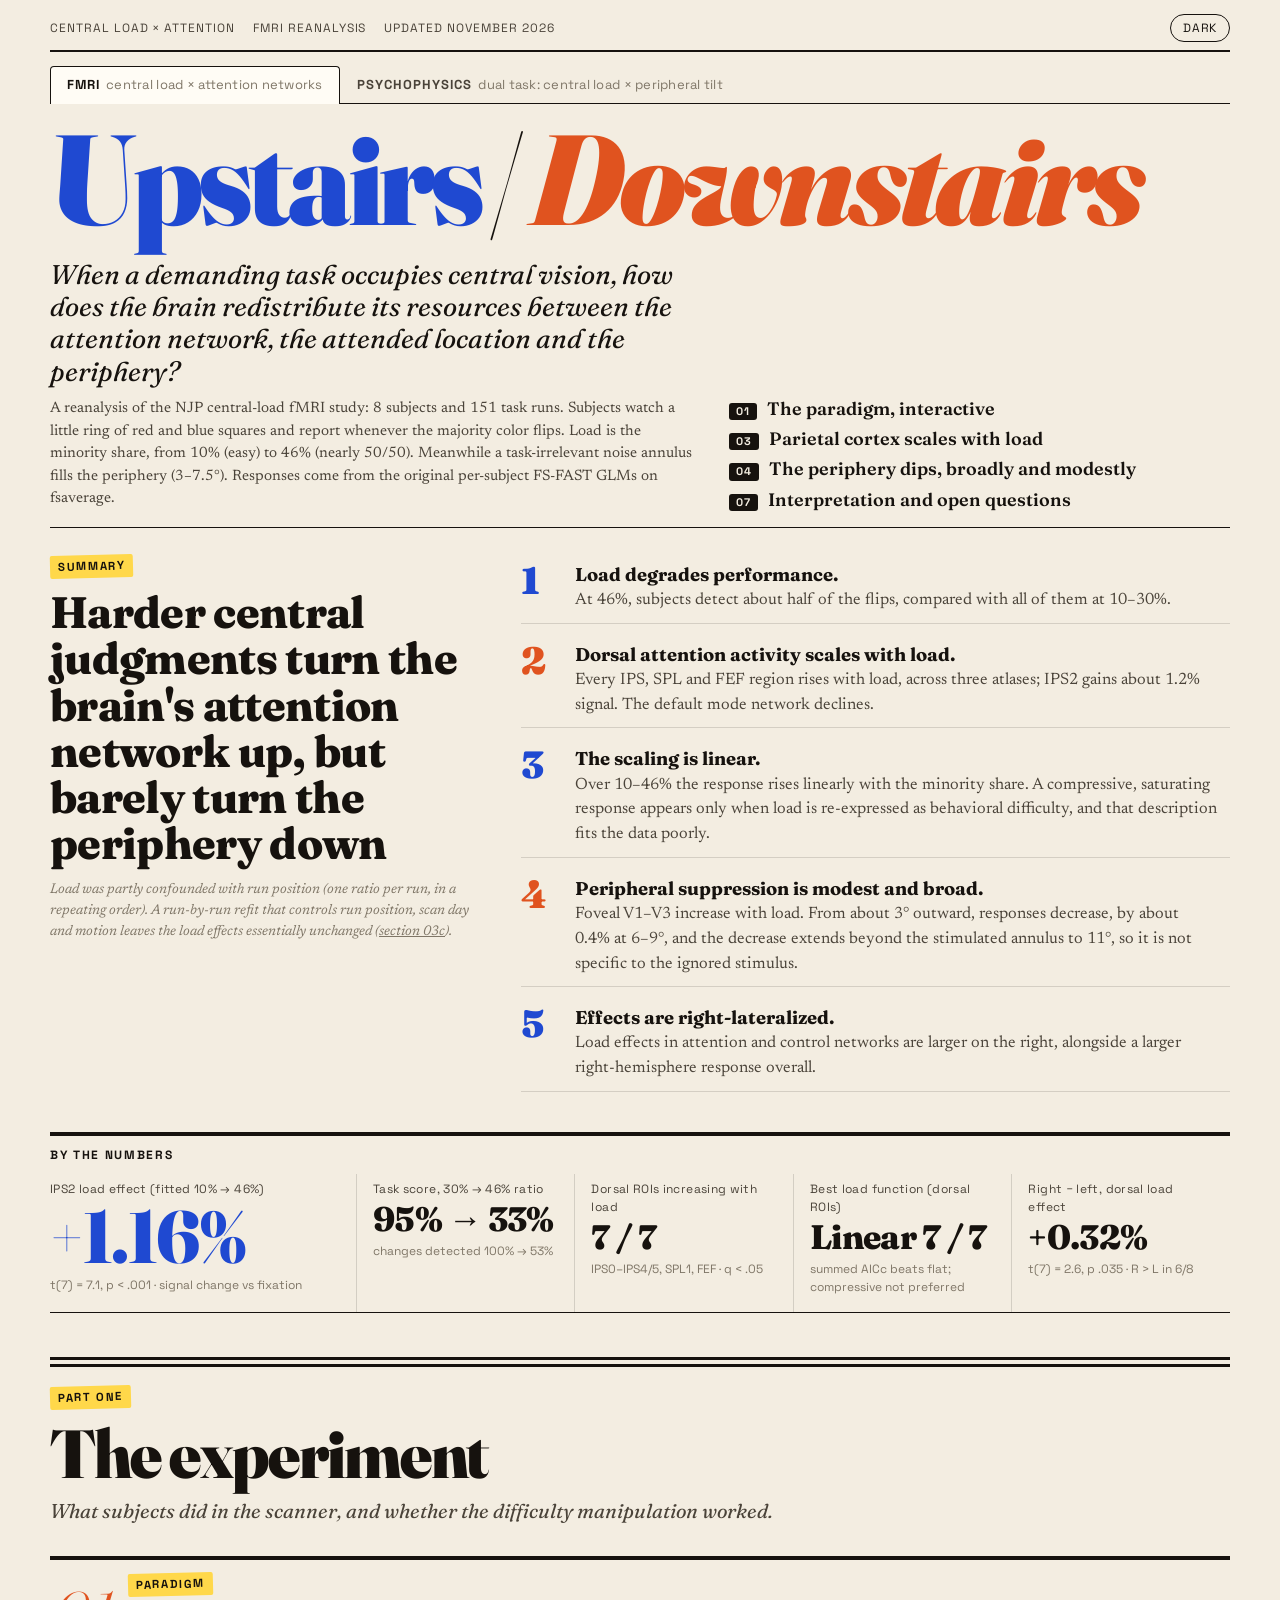
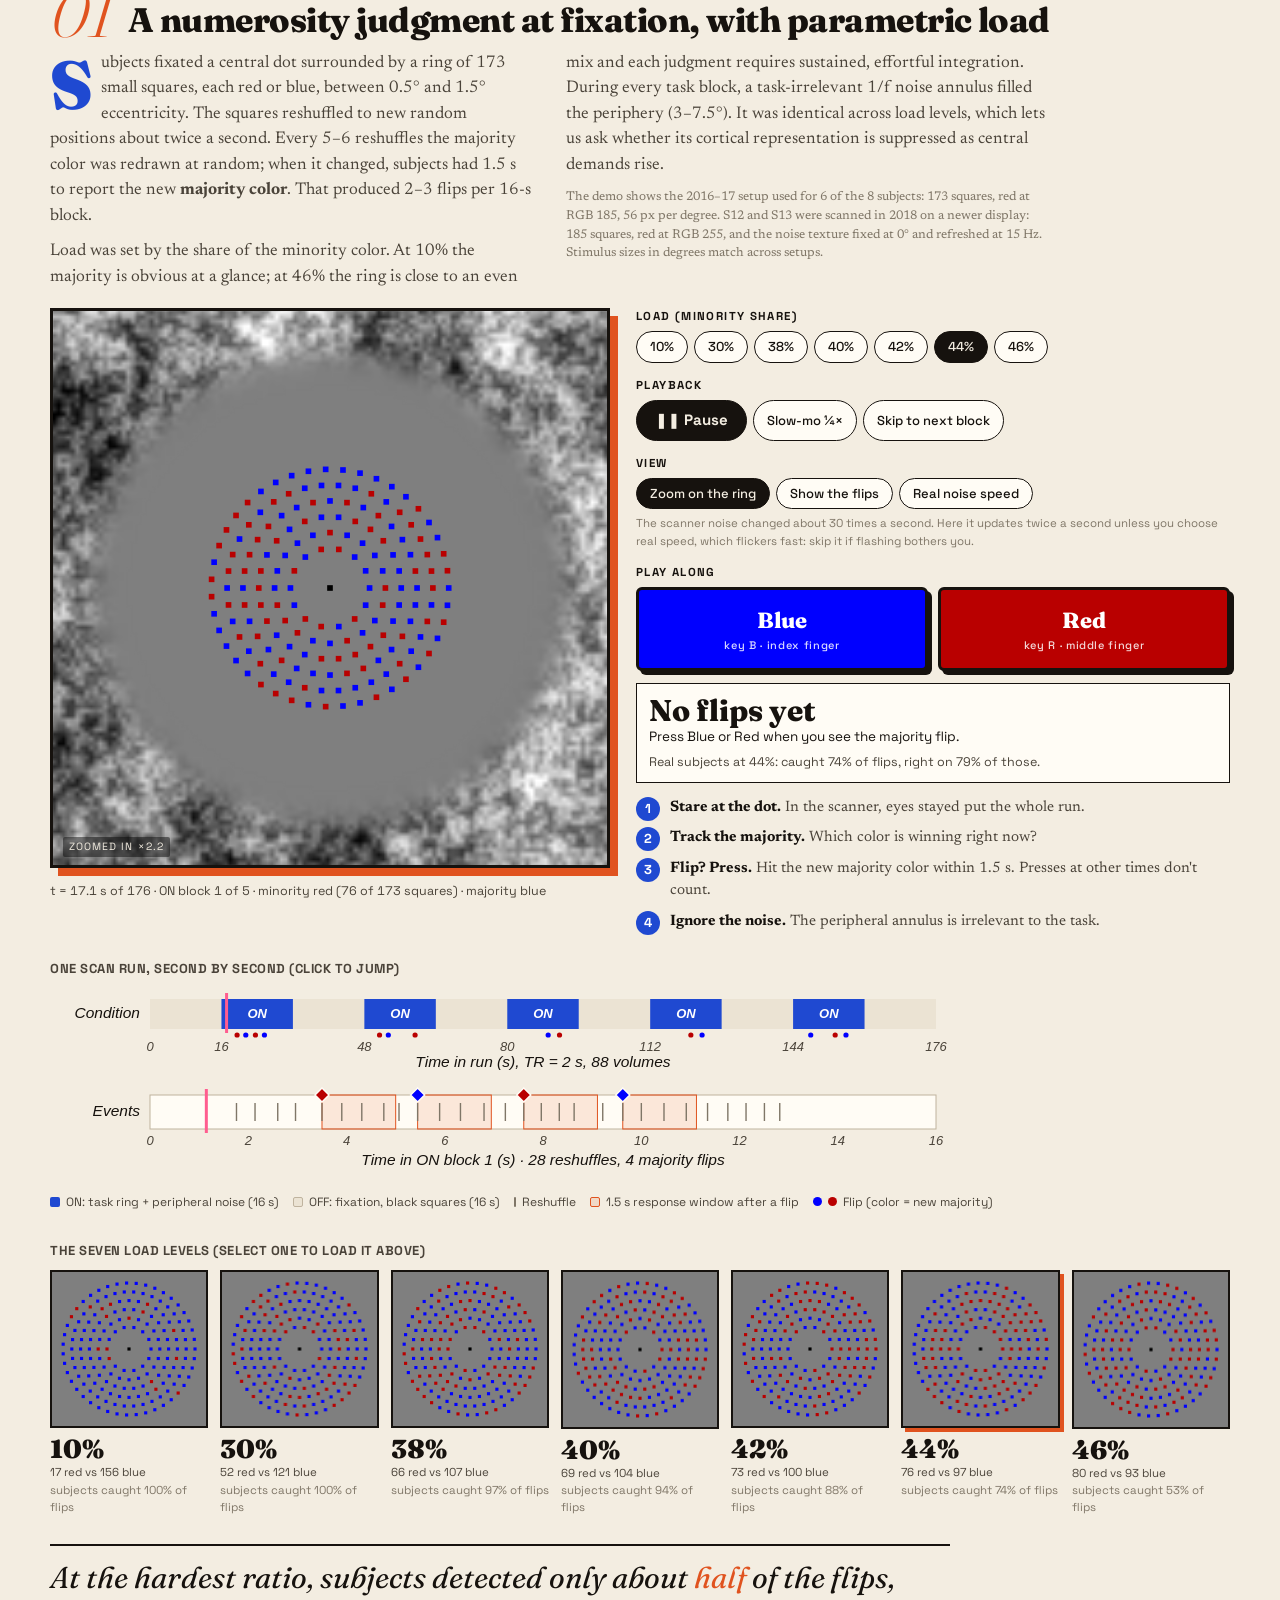
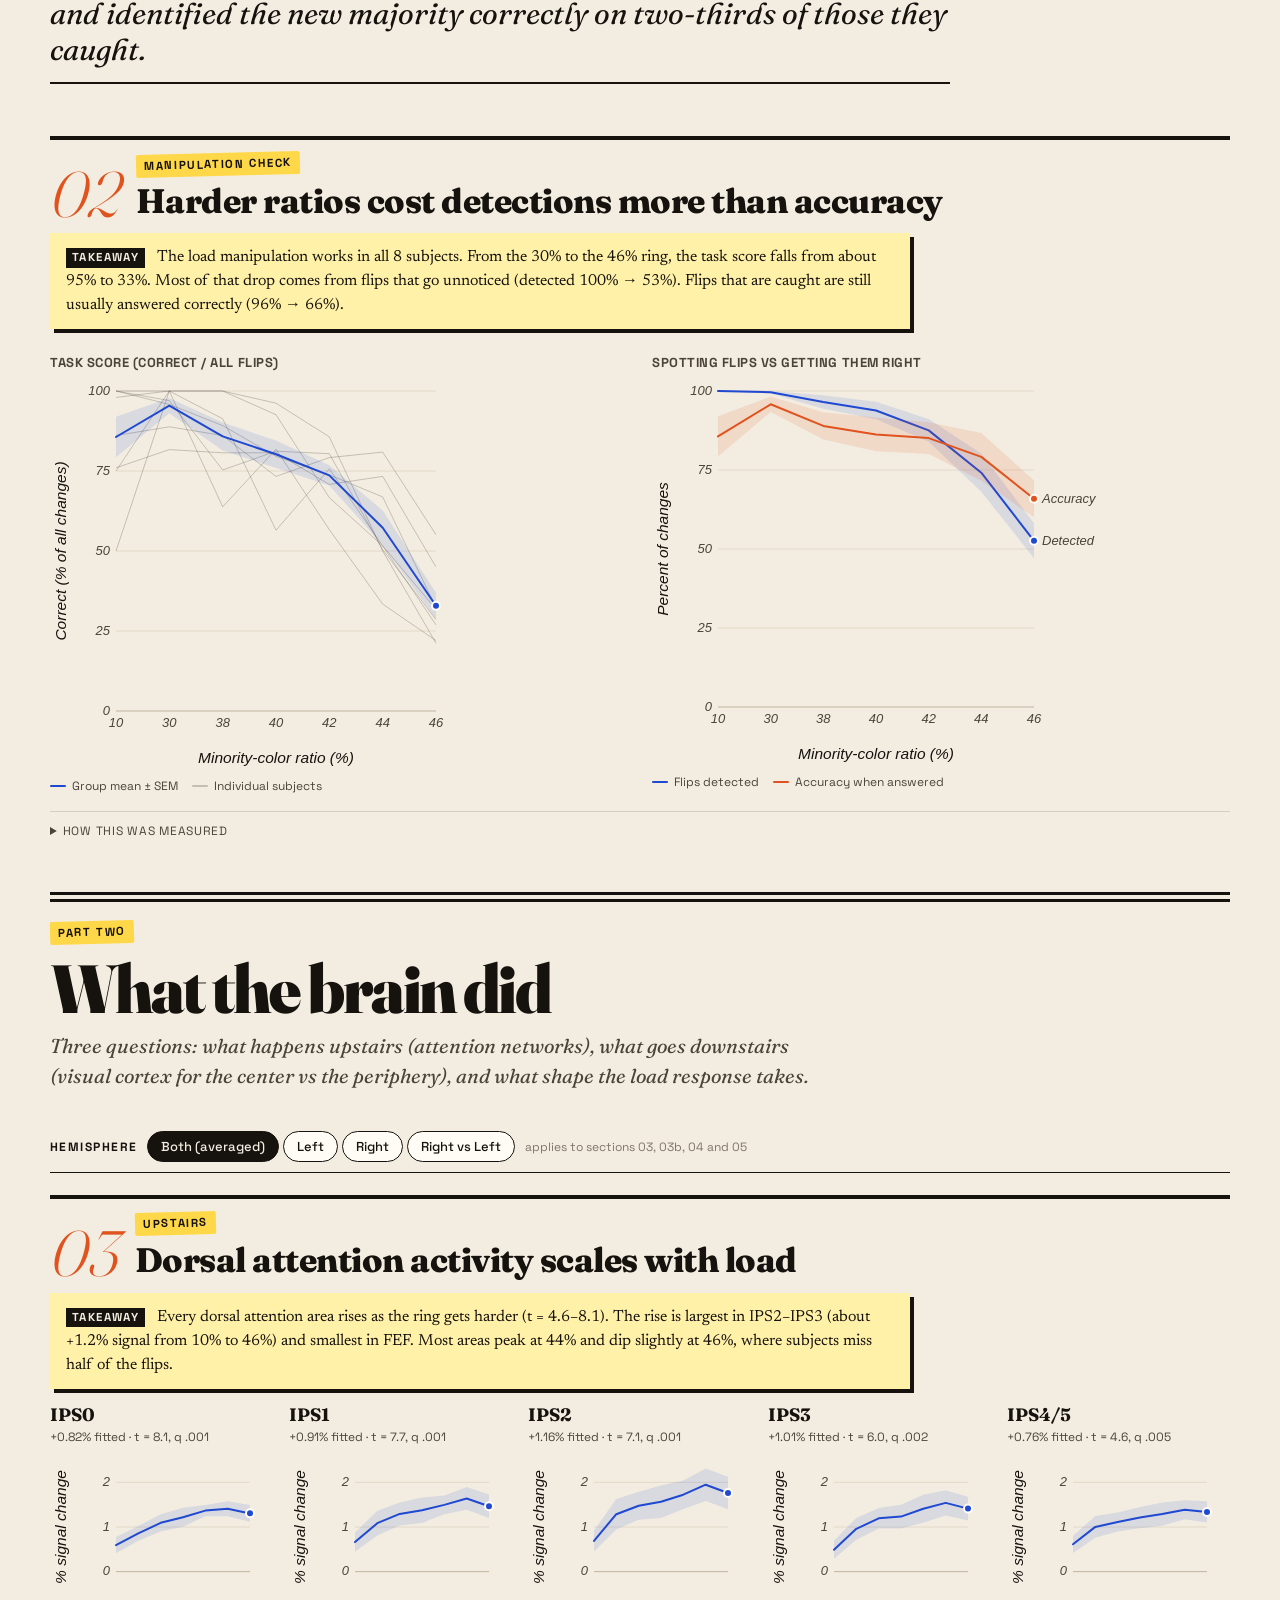
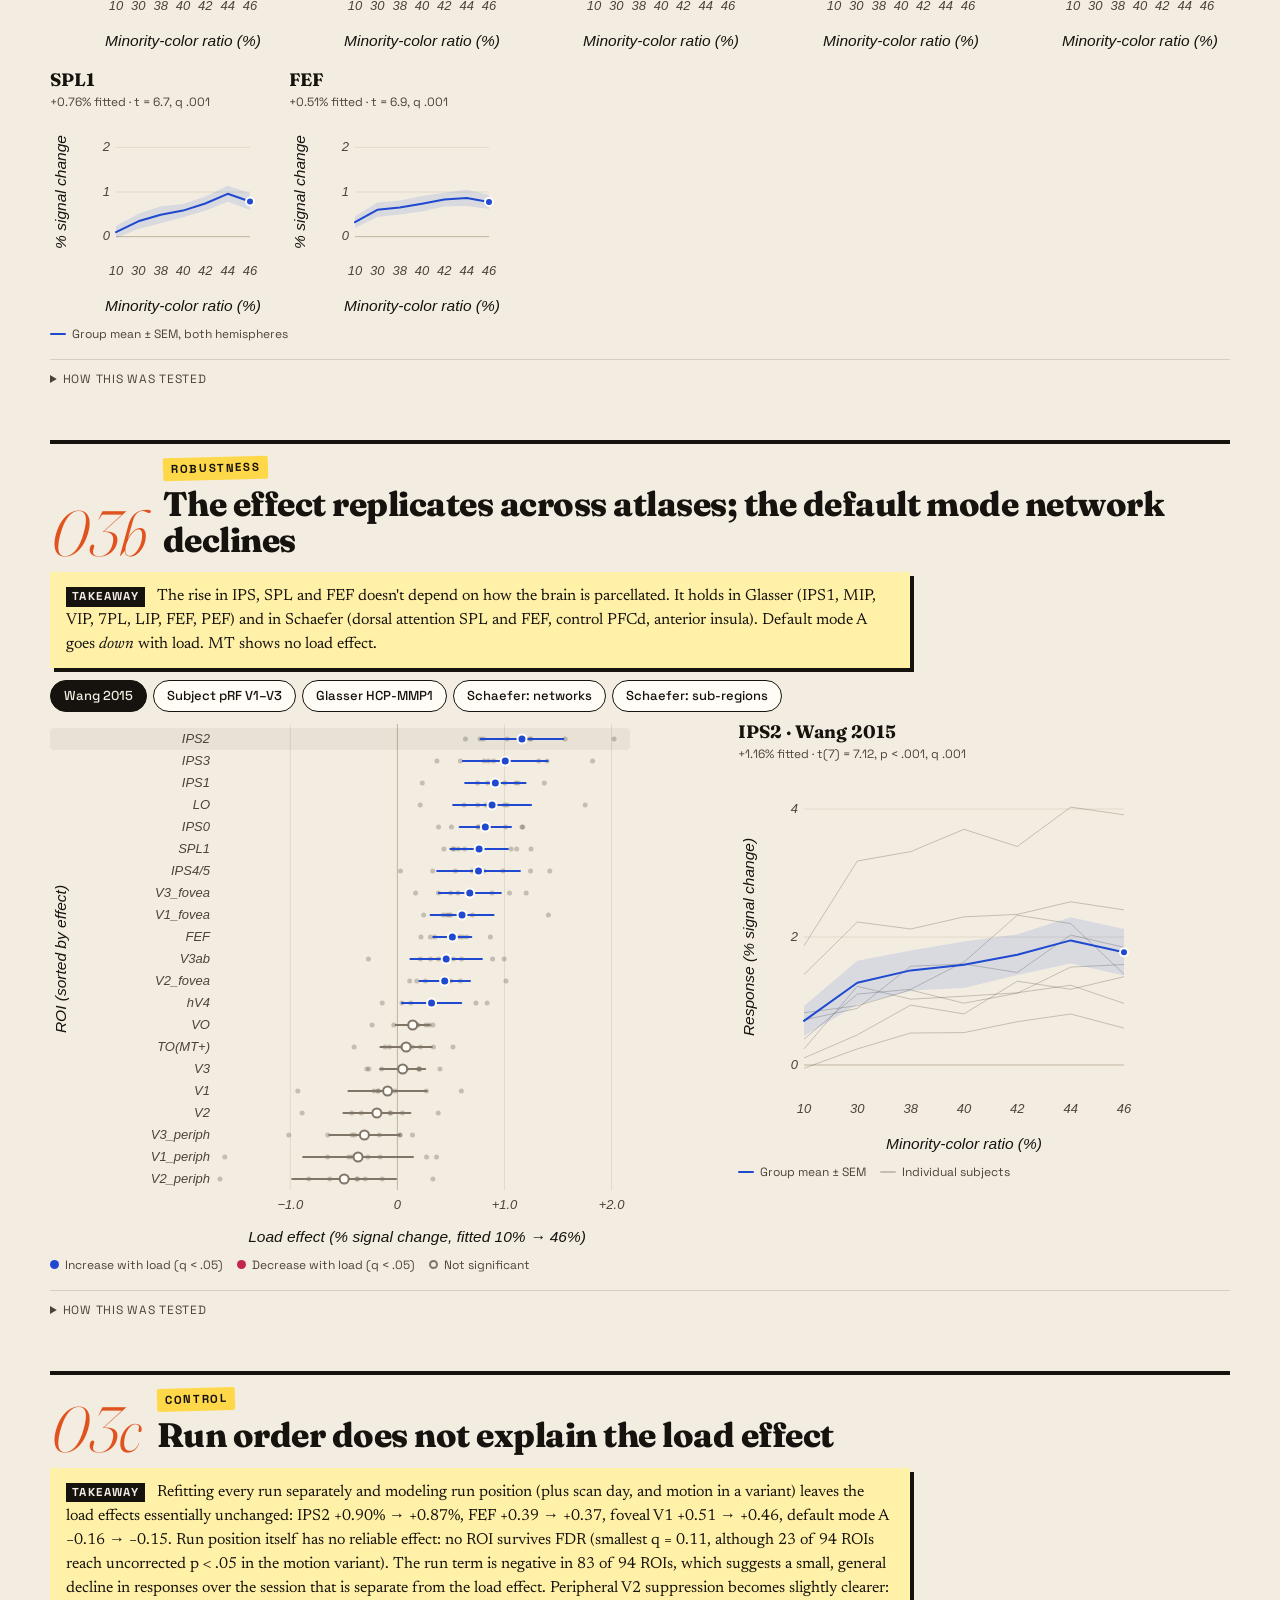
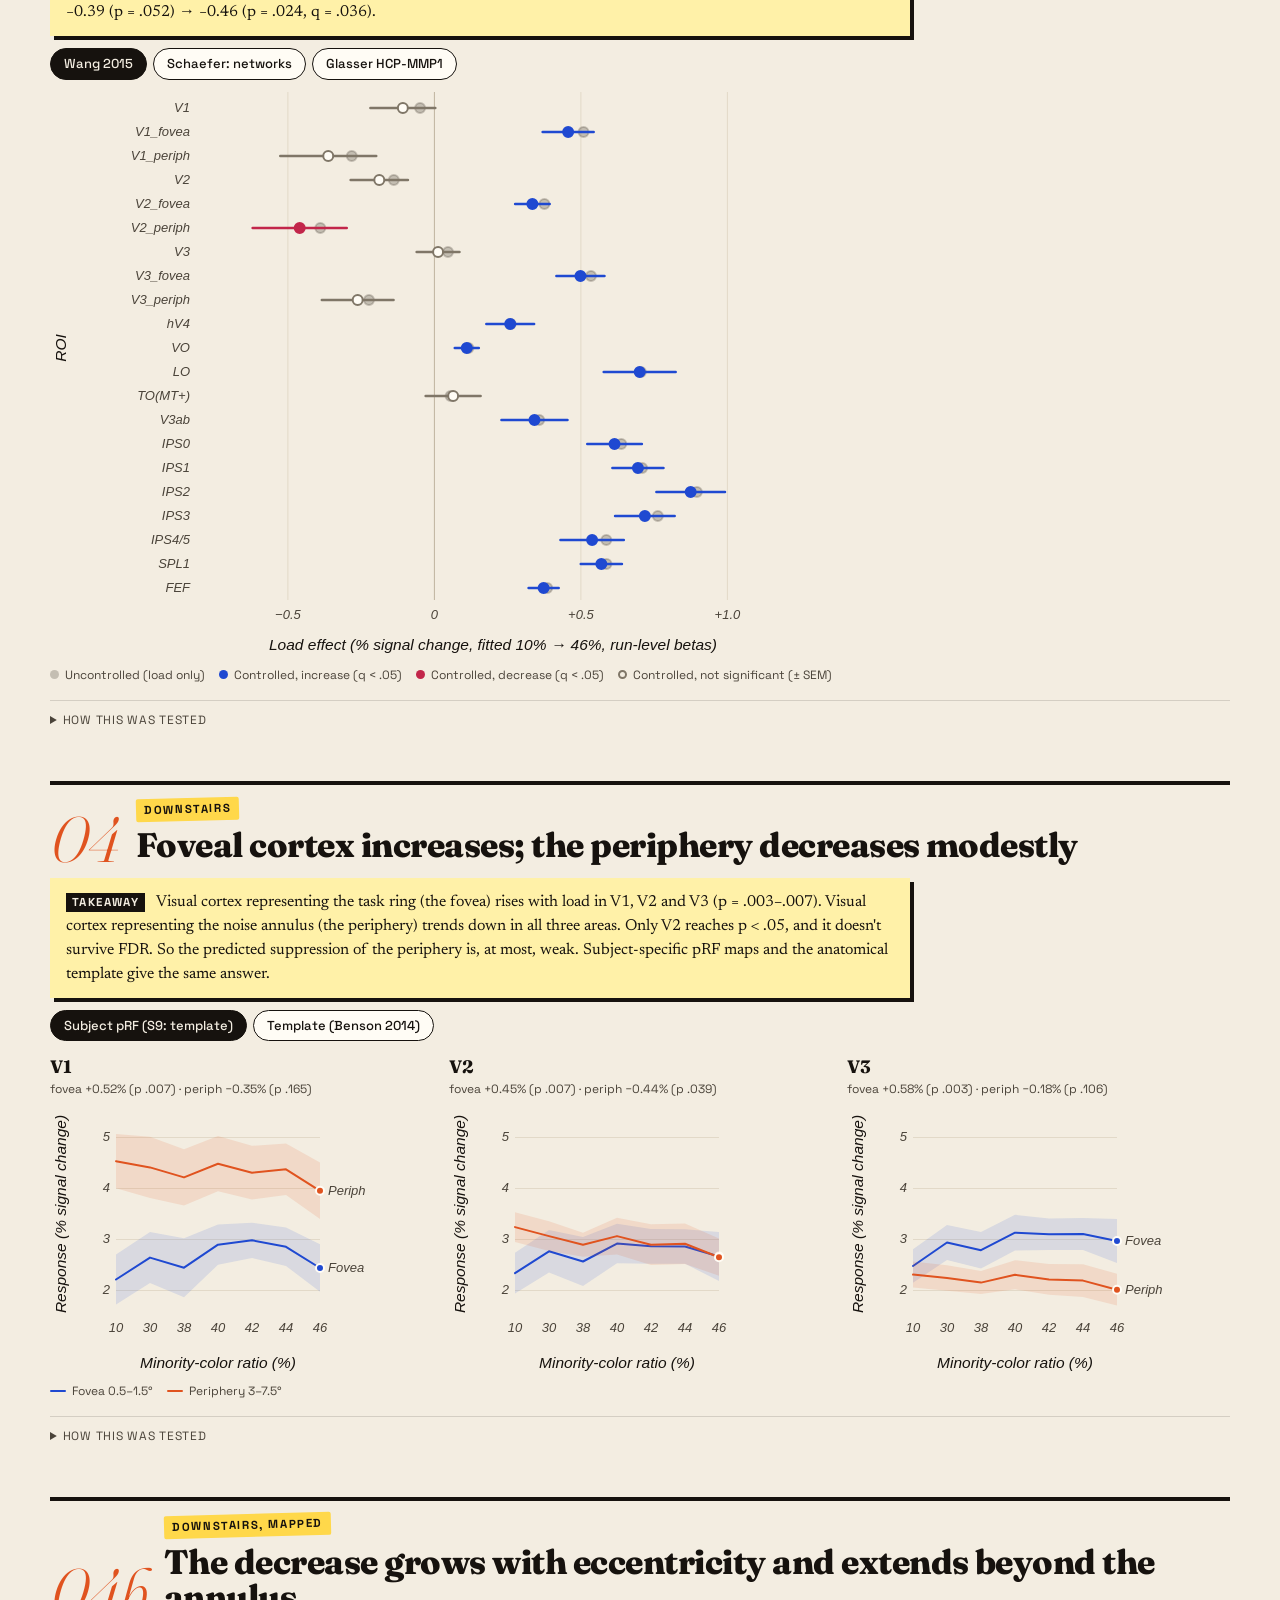
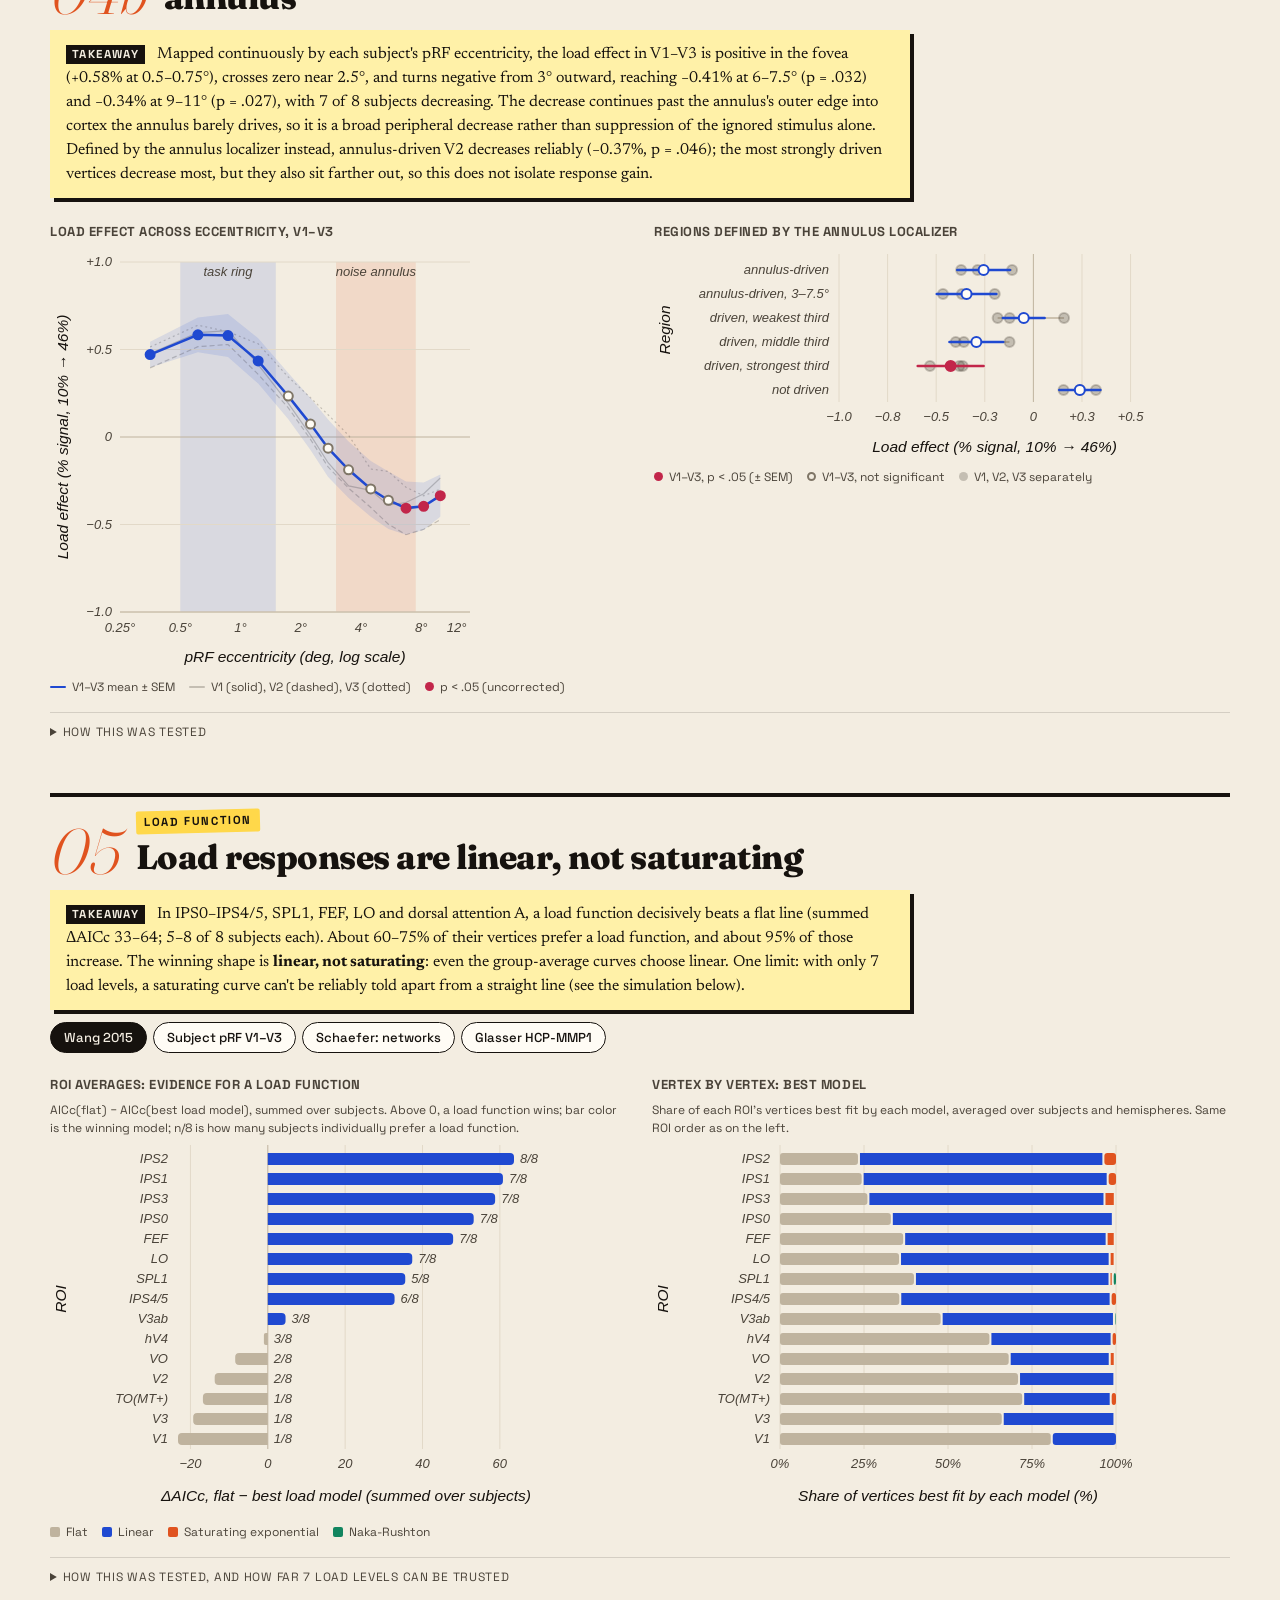
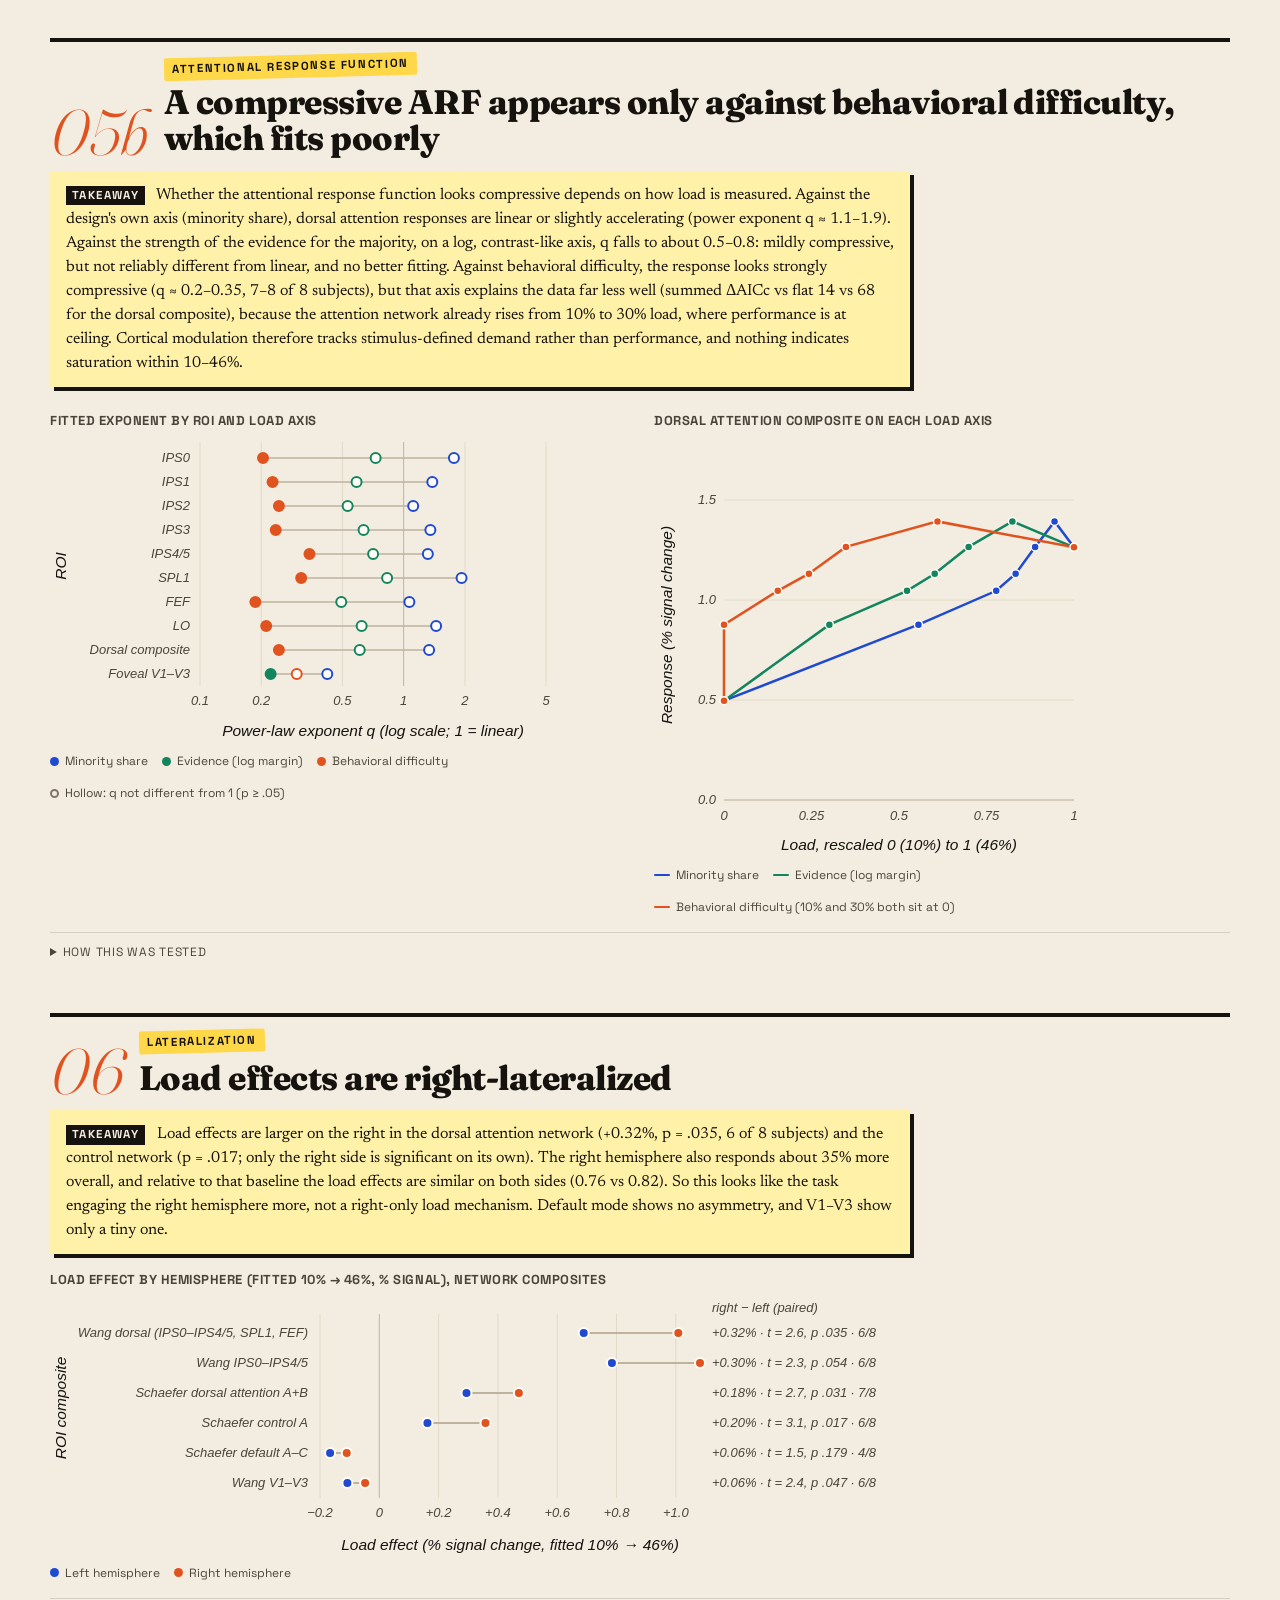
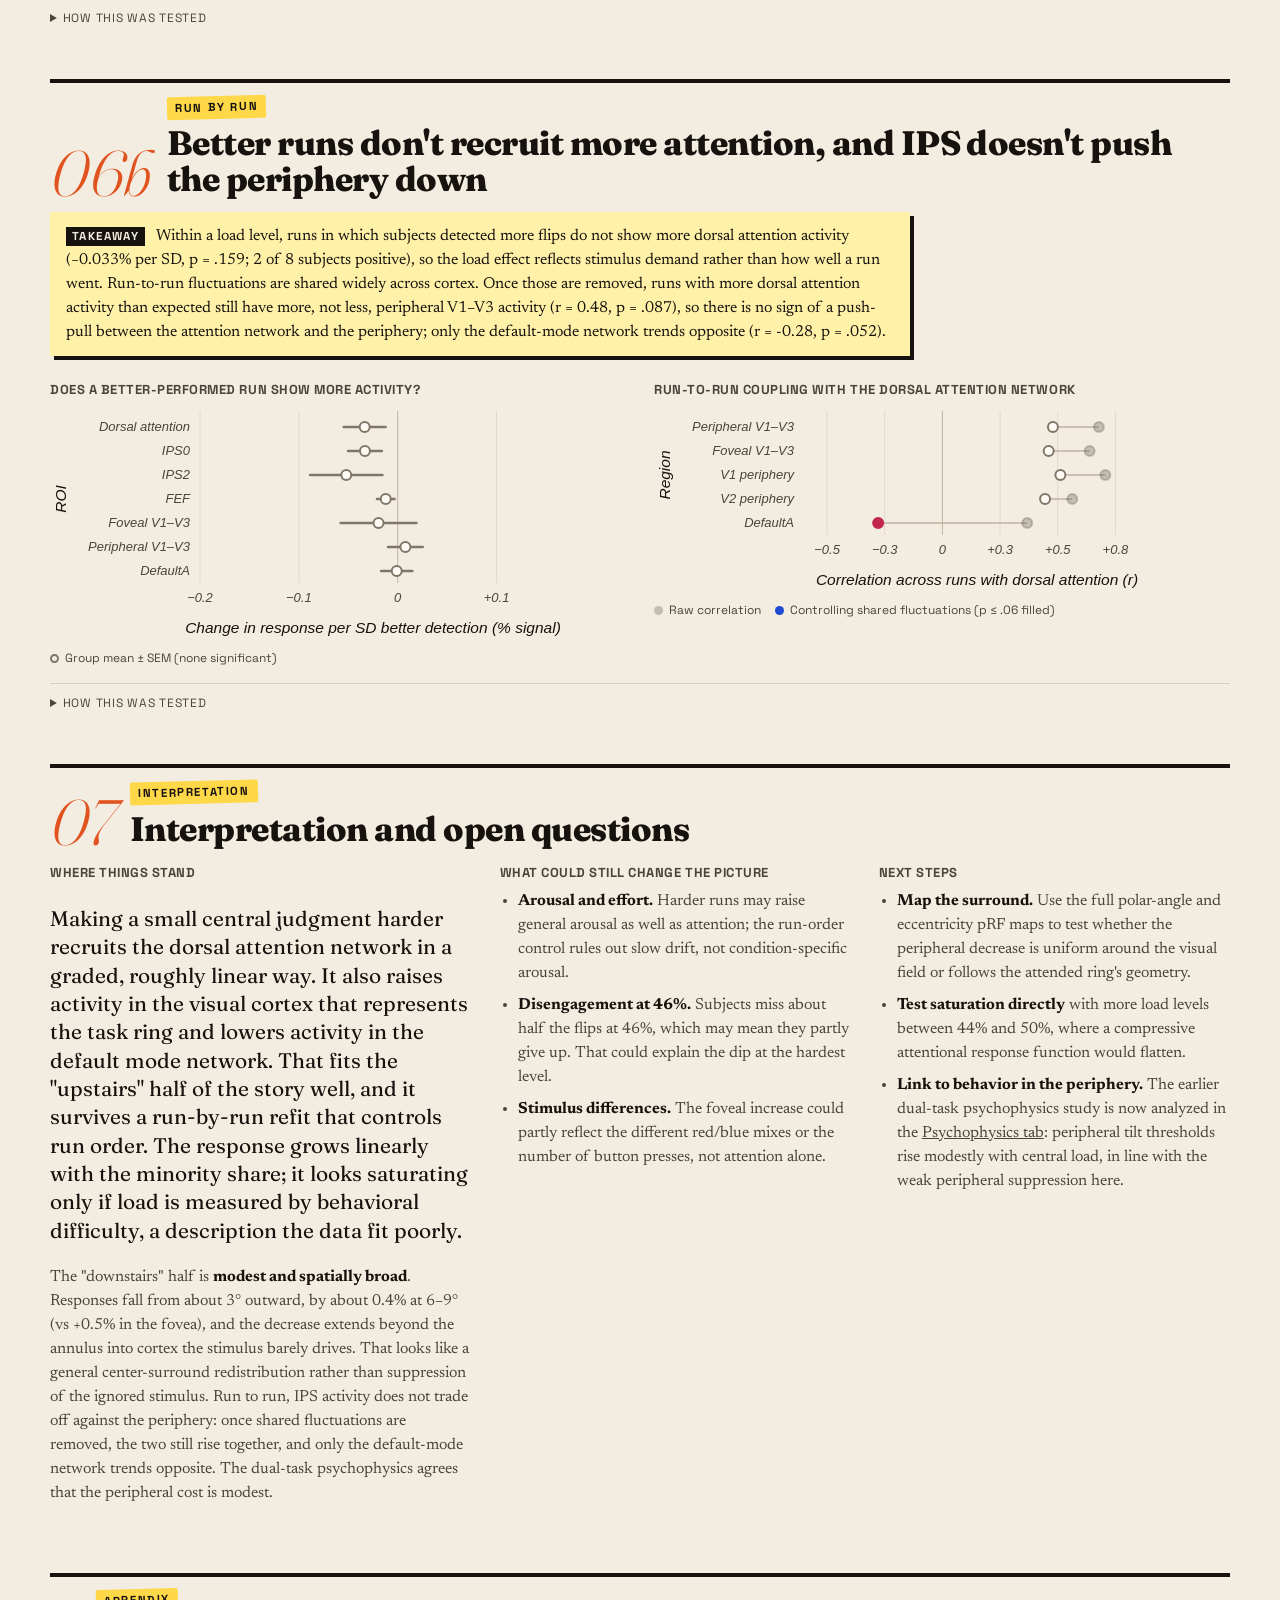
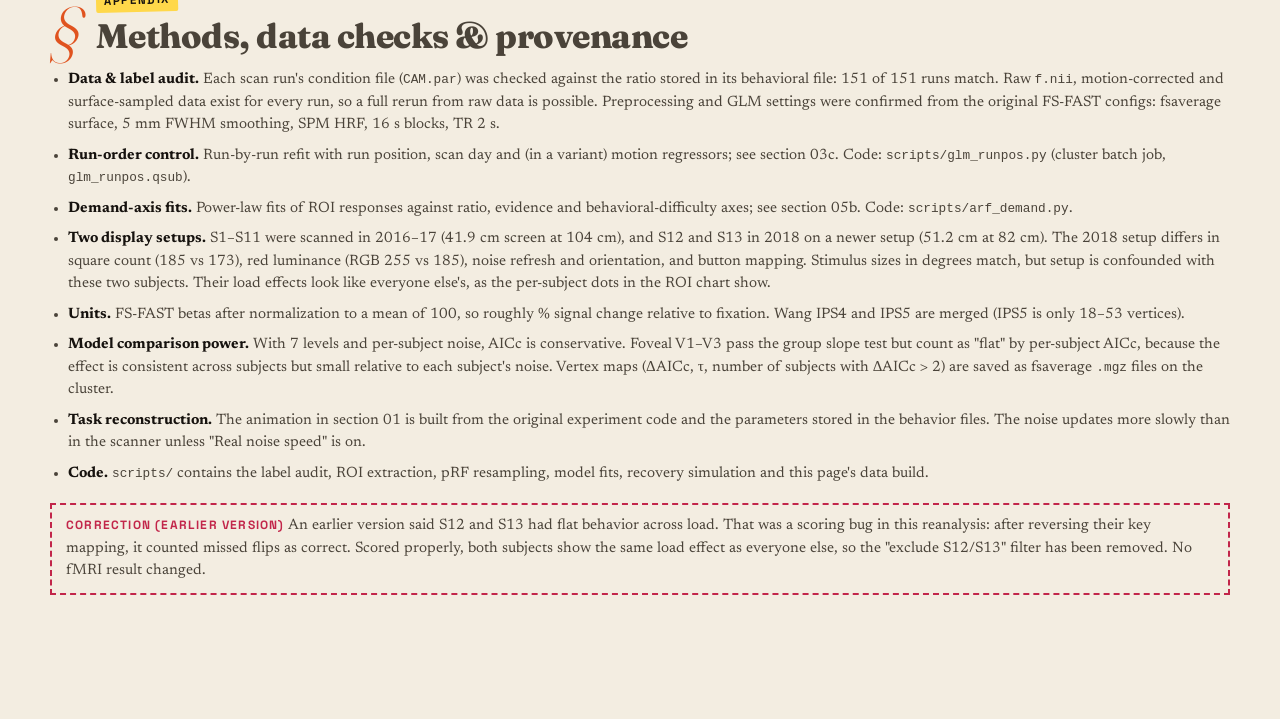
==== commit 40109e6a: "fMRI tab: eccentricity profile, annulus localizer, run-level analyses - scripts/ecc_localizer.py (cl" ====
--- a/dashboard/index.html
+++ b/dashboard/index.html
@@ -30,7 +30,7 @@
       <ul class="cover-lines" aria-label="Highlights">
         <li><a href="#task"><span class="cl-n">01</span><span class="cl-t">The paradigm, interactive</span></a></li>
         <li><a href="#ips"><span class="cl-n">03</span><span class="cl-t">Parietal cortex scales with load</span></a></li>
-        <li><a href="#visual"><span class="cl-n">04</span><span class="cl-t">Peripheral suppression is weak</span></a></li>
+        <li><a href="#visual"><span class="cl-n">04</span><span class="cl-t">The periphery dips, broadly and modestly</span></a></li>
         <li><a href="#meaning"><span class="cl-n">07</span><span class="cl-t">Interpretation and open questions</span></a></li>
       </ul>
     </div>
@@ -46,7 +46,7 @@
       <li><a href="#behavior"><span><b>Load degrades performance.</b> At 46%, subjects detect about half of the flips, compared with all of them at 10–30%.</span></a></li>
       <li><a href="#ips"><span><b>Dorsal attention activity scales with load.</b> Every IPS, SPL and FEF region rises with load, across three atlases; IPS2 gains about 1.2% signal. The default mode network declines.</span></a></li>
       <li><a href="#models"><span><b>The scaling is linear.</b> Over 10–46% the response rises linearly with the minority share. A compressive, saturating response appears only when load is re-expressed as behavioral difficulty, and that description fits the data poorly.</span></a></li>
-      <li><a href="#visual"><span><b>Peripheral suppression is weak.</b> Foveal V1–V3 increase with load; peripheral V1–V3 trend downward, reliably only in V2 once run order is controlled.</span></a></li>
+      <li><a href="#ecc"><span><b>Peripheral suppression is modest and broad.</b> Foveal V1–V3 increase with load. From about 3° outward, responses decrease, by about 0.4% at 6–9°, and the decrease extends beyond the stimulated annulus to 11°, so it is not specific to the ignored stimulus.</span></a></li>
       <li><a href="#hemis"><span><b>Effects are right-lateralized.</b> Load effects in attention and control networks are larger on the right, alongside a larger right-hemisphere response overall.</span></a></li>
     </ol>
   </section>
@@ -216,7 +216,7 @@
   </section>
 
   <section class="card" id="visual">
-    <div class="sec-head"><span class="sec-num">04</span><div><span class="kicker">Downstairs</span><h2>Foveal cortex increases; peripheral suppression is weak <span class="hemi-tag"></span></h2></div></div>
+    <div class="sec-head"><span class="sec-num">04</span><div><span class="kicker">Downstairs</span><h2>Foveal cortex increases; the periphery decreases modestly <span class="hemi-tag"></span></h2></div></div>
     <div class="tldr"><b>Takeaway</b> Visual cortex representing the task ring (the fovea) rises with load in V1, V2 and V3 (p = .003–.007). Visual cortex representing the noise annulus (the periphery) trends down in all three areas. Only V2 reaches p &lt; .05, and it doesn't survive FDR. So the predicted suppression of the periphery is, at most, weak. Subject-specific pRF maps and the anatomical template give the same answer.</div>
     <div class="tabs" id="visTabs" role="group" aria-label="Eccentricity source">
       <button type="button" data-src="prf" aria-pressed="true">Subject pRF (S9: template)</button>
@@ -227,6 +227,20 @@
     <details class="method"><summary>How this was tested</summary>
       <p>Each subject's pRF eccentricity, R² and V1–V3 labels were resampled to fsaverage with FreeSurfer 6. Each area was split into a fovea band (0.5–1.5°, the task ring) and a periphery band (3–7.5°, the noise annulus), keeping vertices with pRF R² &gt; 10%. S9 has no pRF data, so the Benson 2014 template within Wang V1–V3 stands in for that subject. The "Template" tab uses the template for everyone.</p>
       <div id="visTable"></div>
+    </details>
+  </section>
+
+  <section class="card" id="ecc">
+    <div class="sec-head"><span class="sec-num">04b</span><div><span class="kicker">Downstairs, mapped</span><h2>The decrease grows with eccentricity and extends beyond the annulus</h2></div></div>
+    <div class="tldr" id="eccTakeaway"></div>
+    <div class="charts-2" style="margin-top:8px">
+      <div><h3>Load effect across eccentricity, V1–V3</h3><div id="eccChart"></div><div class="legend" id="eccLegend"></div></div>
+      <div><h3>Regions defined by the annulus localizer</h3><div id="locChart"></div><div class="legend" id="locLegend"></div></div>
+    </div>
+    <details class="method"><summary>How this was tested</summary>
+      <p><b>Eccentricity profile.</b> Within each subject's pRF-defined V1, V2 and V3 (pRF R² &gt; 10%; S9 has no pRF data, so the Wang areas and Benson template eccentricity stand in), vertices were binned by pRF eccentricity from 0.25° to 14°. In each bin the 7 load betas from the original GLMs were averaged across vertices (hemispheres pooled), and the load slope was fit and expressed as the fitted change from 10% to 46% load. Areas were averaged within subject before testing; each bin is t-tested across subjects without correction for the number of bins.</p>
+      <p><b>Annulus localizer.</b> Each subject also ran two localizer runs in which the same peripheral noise annulus alternated with fixation. Within V1–V3, vertices were classed as annulus-driven (On vs fixation, p &lt; .001) or not driven (|sig| &lt; 1), and driven vertices were split into thirds by localizer strength. Strength is confounded with eccentricity: the weakest-driven third sits near 2.5°, where the load effect crosses zero, so these thirds do not isolate a response-gain effect.</p>
+      <div id="eccTable"></div>
     </details>
   </section>
 
@@ -292,13 +306,26 @@
     </details>
   </section>
 
+  <section class="card" id="runlevel">
+    <div class="sec-head"><span class="sec-num">06b</span><div><span class="kicker">Run by run</span><h2>Better runs don't recruit more attention, and IPS doesn't push the periphery down</h2></div></div>
+    <div class="tldr" id="rlTakeaway"></div>
+    <div class="charts-2" style="margin-top:8px">
+      <div><h3>Does a better-performed run show more activity?</h3><div id="rlBeh"></div><div class="legend" id="rlBehLegend"></div></div>
+      <div><h3>Run-to-run coupling with the dorsal attention network</h3><div id="rlCoup"></div><div class="legend" id="rlCoupLegend"></div></div>
+    </div>
+    <details class="method"><summary>How this was tested</summary>
+      <p>Both analyses use the run-by-run block betas from the run-order refit (section 03c), hemispheres averaged. <b>Behavior → brain:</b> per subject and ROI, run betas were regressed on load-level dummies, run position, and the run's flip detection rate centered within load level and scaled by its within-subject SD (detection is unaffected by the key reversal in S12/S13); the detection coefficient (% signal per SD) was t-tested across subjects. Within-load variation in detection is modest (SD 4–14 points), which limits power. <b>Coupling:</b> per subject, run betas were residualized on load level and run position, and residuals were correlated across runs between the dorsal attention composite and each target. Because all regions share run-wide fluctuations (arousal, global signal), the same correlation was recomputed controlling a global covariate that shares no region with either member (the Schaefer default, control and salience networks, or control and salience only for pairs involving the default network). Correlations were Fisher-z transformed and t-tested across subjects.</p>
+      <div id="rlTable"></div>
+    </details>
+  </section>
+
   <section class="card" id="meaning">
     <div class="sec-head"><span class="sec-num">07</span><div><span class="kicker">Interpretation</span><h2>Interpretation and open questions</h2></div></div>
     <div class="verdict">
       <div>
         <h3>Where things stand</h3>
         <p>Making a small central judgment harder recruits the dorsal attention network in a graded, roughly linear way. It also raises activity in the visual cortex that represents the task ring and lowers activity in the default mode network. That fits the "upstairs" half of the story well, and it survives a run-by-run refit that controls run order. The response grows linearly with the minority share; it looks saturating only if load is measured by behavioral difficulty, a description the data fit poorly.</p>
-        <p>The "downstairs" half, where the periphery is suppressed as the center demands more, is <b>weak in this dataset</b>. Peripheral V1–V3 trend down; once run order is controlled the decrease is reliable only in V2 (−0.46% fitted, p = .024), and it remains much smaller than the foveal increase. The dual-task psychophysics agrees: peripheral tilt thresholds rise only modestly with central load. The task also loads the right hemisphere more than the left.</p>
+        <p>The "downstairs" half is <b>modest and spatially broad</b>. Responses fall from about 3° outward, by about 0.4% at 6–9° (vs +0.5% in the fovea), and the decrease extends beyond the annulus into cortex the stimulus barely drives. That looks like a general center-surround redistribution rather than suppression of the ignored stimulus. Run to run, IPS activity does not trade off against the periphery: once shared fluctuations are removed, the two still rise together, and only the default-mode network trends opposite. The dual-task psychophysics agrees that the peripheral cost is modest.</p>
       </div>
       <div>
         <h3>What could still change the picture</h3>
@@ -311,7 +338,7 @@
       <div>
         <h3>Next steps</h3>
         <ul>
-          <li><b>Vertex-wise maps with the run-order control</b>, to check that the controlled effects have the same spatial layout as the original maps.</li>
+          <li><b>Map the surround.</b> Use the full polar-angle and eccentricity pRF maps to test whether the peripheral decrease is uniform around the visual field or follows the attended ring's geometry.</li>
           <li><b>Test saturation directly</b> with more load levels between 44% and 50%, where a compressive attentional response function would flatten.</li>
           <li><b>Link to behavior in the periphery.</b> The earlier dual-task psychophysics study is now analyzed in the <a href="psychophysics.html">Psychophysics tab</a>: peripheral tilt thresholds rise modestly with central load, in line with the weak peripheral suppression here.</li>
         </ul>
@@ -1130,9 +1157,9 @@
 function table(id, head, rows) { const c = document.getElementById(id); c.replaceChildren(); const t = h("table", {}, c), tr = h("tr", {}, h("thead", {}, t)); head.forEach(x => h("th", { text: x }, tr)); const tb = h("tbody", {}, t); rows.forEach(r => { const row = h("tr", {}, tb); r.forEach(x => h("td", { text: x }, row)); }); }
 function niceTicks(lo, hi, n = 6) { const span = hi - lo || 1, mag = Math.pow(10, Math.floor(Math.log10(span / n))), step = [1, 2, 2.5, 5, 10].map(m => m * mag).find(s => span / s <= n + 0.5), out = []; for (let v = Math.ceil(lo / step) * step; v <= hi + 1e-9; v += step) out.push(+v.toFixed(10)); return out; }
 // horizontal dot chart: rows = ROIs, x = value; marks: [{key,label,color,filled}]
-function dotRows(box, rows, { xlo, xhi, log = false, xTitle, yTitle, marks, ref, tipFn, W = 760 }) {
+function dotRows(box, rows, { xlo, xhi, log = false, xTitle, yTitle, marks, ref, tipFn, W = 760, ml = 150 }) {
   box.replaceChildren();
-  const rowH = 24, M = { t: 10, r: 24, b: 58, l: 150 }, iw = W - M.l - M.r, H = M.t + rows.length * rowH + M.b;
+  const rowH = 24, M = { t: 10, r: 24, b: 58, l: ml }, iw = W - M.l - M.r, H = M.t + rows.length * rowH + M.b;
   const svg = el("svg", { width: W, viewBox: `0 0 ${W} ${H}`, role: "img" }, box);
   const X = v => M.l + (log ? (Math.log10(v) - Math.log10(xlo)) / (Math.log10(xhi) - Math.log10(xlo)) : (v - xlo) / (xhi - xlo)) * iw;
   const ticks = log ? [0.1, 0.2, 0.5, 1, 2, 5].filter(v => v >= xlo && v <= xhi) : niceTicks(xlo, xhi, 6);
@@ -1210,7 +1237,78 @@
   table("arfTable", ["ROI", "Axis", "q (geo. mean)", "Subjects q < 1", "p (log q ≠ 0)", "Group-curve q", "Summed ΔAICc vs flat"],
     E.arf.map(a => [a.roi, AX.find(x => x[0] === a.axis)[1], a.q_subject_geomean.toFixed(2), `${a.n_compressive}/${a.n}`, fmtP(a.p_logq), a.q_group_curve.toFixed(2), a.sum_dAICc_flat_minus_best.toFixed(1)]));
 }
-const render = () => { renderRunOrder(); renderArf(); };
+
+// ---- 04b eccentricity + localizer ----
+function renderEcc() {
+  if (!E.ecc) return;
+  const G = E.ecc.group, pooled = G.filter(r => r.area === "V1–V3").sort((a, b) => a.ecc_mid - b.ecc_mid);
+  const box = document.getElementById("eccChart"); box.replaceChildren();
+  const W = 440, M = { t: 14, r: 20, b: 58, l: 70 }, iw = W - M.l - M.r, ih = iw, H = M.t + ih + M.b;
+  const svg = el("svg", { width: W, viewBox: `0 0 ${W} ${H}`, role: "img", "aria-label": "Load effect by pRF eccentricity in V1-V3" }, box);
+  const xlo = 0.25, xhi = 14, X = v => M.l + (Math.log10(v) - Math.log10(xlo)) / (Math.log10(xhi) - Math.log10(xlo)) * iw;
+  const ylo = -1, yhi = 1, Y = v => M.t + ih - (v - ylo) / (yhi - ylo) * ih;
+  el("rect", { x: X(0.5), y: M.t, width: X(1.5) - X(0.5), height: ih, fill: css("--band") }, svg);
+  el("rect", { x: X(3), y: M.t, width: X(7.5) - X(3), height: ih, fill: css("--band-2") }, svg);
+  txt(svg, (X(0.5) + X(1.5)) / 2, M.t + 14, "task ring", { "text-anchor": "middle", "font-size": 12 });
+  txt(svg, (X(3) + X(7.5)) / 2, M.t + 14, "noise annulus", { "text-anchor": "middle", "font-size": 12 });
+  for (const tv of [-1, -0.5, 0, 0.5, 1]) { el("line", { x1: M.l, x2: M.l + iw, y1: Y(tv), y2: Y(tv), stroke: tv === 0 ? css("--axis") : css("--grid") }, svg); txt(svg, M.l - 8, Y(tv) + 4, tv === 0 ? "0" : fmt(tv, 1), { "text-anchor": "end" }); }
+  for (const tv of [0.25, 0.5, 1, 2, 4, 8, 12]) txt(svg, X(tv), M.t + ih + 20, tv + "°", { "text-anchor": "middle" });
+  el("line", { x1: M.l, x2: M.l + iw, y1: M.t + ih, y2: M.t + ih, stroke: css("--axis") }, svg);
+  txt(svg, M.l + iw / 2, H - 8, "pRF eccentricity (deg, log scale)", { "text-anchor": "middle", class: "axt" });
+  const yt = M.t + ih / 2; txt(svg, 18, yt, "Load effect (% signal, 10% → 46%)", { "text-anchor": "middle", class: "axt", transform: `rotate(-90 18 ${yt})` });
+  const areaCol = { V1: css("--context"), V2: css("--context"), V3: css("--context") };
+  for (const a of ["V1", "V2", "V3"]) { const r = G.filter(x => x.area === a).sort((p, q) => p.ecc_mid - q.ecc_mid);
+    el("path", { d: r.map((x, i) => `${i ? "L" : "M"}${X(x.ecc_mid).toFixed(1)},${Y(Math.max(ylo, Math.min(yhi, x.mean))).toFixed(1)}`).join(""), fill: "none", stroke: areaCol[a], "stroke-width": 1.2, "stroke-dasharray": a === "V1" ? "" : a === "V2" ? "5 3" : "2 3" }, svg); }
+  el("path", { d: pooled.map((x, i) => `${i ? "L" : "M"}${X(x.ecc_mid).toFixed(1)},${Y(x.mean + x.sem).toFixed(1)}`).join("") + pooled.slice().reverse().map(x => `L${X(x.ecc_mid).toFixed(1)},${Y(x.mean - x.sem).toFixed(1)}`).join("") + "Z", fill: css("--band") }, svg);
+  el("path", { d: pooled.map((x, i) => `${i ? "L" : "M"}${X(x.ecc_mid).toFixed(1)},${Y(x.mean).toFixed(1)}`).join(""), fill: "none", stroke: css("--series-1"), "stroke-width": 2.5 }, svg);
+  for (const x of pooled) { const sig = x.p < 0.05, c = sig ? (x.mean > 0 ? css("--series-1") : css("--neg")) : css("--text-muted"), g = el("g", {}, svg);
+    el("circle", { cx: X(x.ecc_mid), cy: Y(x.mean), r: 4.5, fill: sig ? c : css("--surface-1"), stroke: c, "stroke-width": 2 }, g);
+    g.addEventListener("pointermove", e => showTip(e, `${x.ecc_lo}–${x.ecc_hi}°, V1–V3`, [{ label: "Load effect", value: `${fmt(x.mean)}% ± ${x.sem.toFixed(2)}` }, { label: `t(${x.n_subj - 1})`, value: `${x.t.toFixed(2)}, p ${fmtP(x.p)}` }, { label: "Subjects decreasing", value: `${x.n_neg}/${x.n_subj}` }, { label: "Mean response", value: `${x.mean_beta.toFixed(2)}%` }]));
+    g.addEventListener("pointerleave", hideTip); }
+  legend("eccLegend", [{ kind: "key-line", color: css("--series-1"), label: "V1–V3 mean ± SEM" }, { kind: "key-line", color: css("--context"), label: "V1 (solid), V2 (dashed), V3 (dotted)" }, { kind: "key-dot", color: css("--neg"), label: "p < .05 (uncorrected)" }]);
+  // localizer ROIs
+  const order = ["annulus-driven (localizer p < .001)", "annulus-driven, 3-7.5 deg", "driven, weakest third", "driven, middle third", "driven, strongest third", "not driven (|sig| < 1)"];
+  const L = E.loc.group, sub = E.loc.subjects;
+  const medEcc = roi => { const v = sub.filter(r => r.roi === roi).map(r => r.median_ecc).sort((a, b) => a - b); return v[Math.floor(v.length / 2)]; };
+  const rows = order.map(roi => { const o = { label: roi.replace(" (localizer p < .001)", "").replace("3-7.5 deg", "3–7.5°").replace(" (|sig| < 1)", "") };
+    for (const a of ["V1–V3", "V1", "V2", "V3"]) { const r = L.find(x => x.roi === roi && x.area === a); o[a] = r ? r.mean : null; o[a + "_r"] = r; }
+    o.se = o["V1–V3_r"].sem; o.ecc = medEcc(roi); return o; });
+  dotRows(document.getElementById("locChart"), rows, { W: 520, ml: 185, xlo: -1, xhi: 0.6, ref: 0, xTitle: "Load effect (% signal, 10% → 46%)", yTitle: "Region",
+    marks: [{ key: "V1", color: css("--context"), filled: true }, { key: "V2", color: css("--context"), filled: true }, { key: "V3", color: css("--context"), filled: true },
+            { key: "V1–V3", err: "se", color: r => r["V1–V3_r"].p < 0.05 ? css("--neg") : css("--series-1"), filled: r => r["V1–V3_r"].p < 0.05 }],
+    tipFn: r => [{ label: "V1–V3", value: `${fmt(r["V1–V3"])}% ± ${r.se.toFixed(2)}, p ${fmtP(r["V1–V3_r"].p)}` }, ...["V1", "V2", "V3"].map(a => ({ label: a, value: r[a + "_r"] ? `${fmt(r[a])}%, p ${fmtP(r[a + "_r"].p)}` : "—" })), { label: "Median eccentricity", value: r.ecc.toFixed(1) + "°" }] });
+  legend("locLegend", [{ kind: "key-dot", color: css("--neg"), label: "V1–V3, p < .05 (± SEM)" }, { kind: "key-ring", label: "V1–V3, not significant" }, { kind: "key-dot", color: css("--context"), label: "V1, V2, V3 separately" }]);
+  const at = (lo) => pooled.find(x => x.ecc_lo === lo), f1 = at(0.5), m = at(6), o = at(9);
+  const tk = document.getElementById("eccTakeaway"); tk.replaceChildren(); h("b", { text: "Takeaway" }, tk);
+  const drv = L.find(x => x.area === "V2" && x.roi === "annulus-driven (localizer p < .001)");
+  tk.appendChild(document.createTextNode(` Mapped continuously by each subject's pRF eccentricity, the load effect in V1–V3 is positive in the fovea (${fmt(f1.mean)}% at 0.5–0.75°), crosses zero near 2.5°, and turns negative from 3° outward, reaching ${fmt(m.mean)}% at 6–7.5° (p ${fmtP(m.p)}) and ${fmt(o.mean)}% at 9–11° (p ${fmtP(o.p)}), with ${o.n_neg} of ${o.n_subj} subjects decreasing. The decrease continues past the annulus's outer edge into cortex the annulus barely drives, so it is a broad peripheral decrease rather than suppression of the ignored stimulus alone. Defined by the annulus localizer instead, annulus-driven V2 decreases reliably (${fmt(drv.mean)}%, p ${fmtP(drv.p)}); the most strongly driven vertices decrease most, but they also sit farther out, so this does not isolate response gain.`));
+  table("eccTable", ["Eccentricity", "V1–V3 effect", "SEM", "t", "p", "Subjects decreasing", "Mean response"], pooled.map(x => [`${x.ecc_lo}–${x.ecc_hi}°`, fmt(x.mean), x.sem.toFixed(2), x.t.toFixed(2), fmtP(x.p), `${x.n_neg}/${x.n_subj}`, x.mean_beta.toFixed(2)]));
+}
+// ---- 06b run-level ----
+function renderRunLevel() {
+  if (!E.runlevel) return;
+  const nm = r => r.replace("wang2015|", "").replace("schaefer2018|", "").replace("_periph", " periphery").replace(" (Wang IPS–FEF)", "");
+  const beh = E.runlevel.beh.filter(r => r.kind === "group"), bs = E.runlevel.beh.filter(r => r.kind === "subject");
+  const keep = ["Dorsal attention (Wang IPS–FEF)", "wang2015|IPS0", "wang2015|IPS2", "wang2015|FEF", "Foveal V1–V3", "Peripheral V1–V3", "schaefer2018|DefaultA"];
+  const rows = keep.map(roi => { const g = beh.find(r => r.roi === roi); return { label: nm(roi), m: g.mean, se: g.sem, g, subs: bs.filter(r => r.roi === roi).map(r => r.b_detect) }; });
+  dotRows(document.getElementById("rlBeh"), rows, { W: 520, xlo: -0.2, xhi: 0.15, ref: 0, xTitle: "Change in response per SD better detection (% signal)", yTitle: "ROI",
+    marks: [{ key: "m", err: "se", color: r => r.g.p < 0.05 ? css("--series-1") : css("--text-muted"), filled: r => r.g.p < 0.05 }],
+    tipFn: r => [{ label: "Mean ± SEM", value: `${fmt(r.m, 3)} ± ${r.se.toFixed(3)}` }, { label: `t(${r.g.n - 1})`, value: `${r.g.t.toFixed(2)}, p ${fmtP(r.g.p)}` }, { label: "Subjects > 0", value: `${r.g.n_pos}/${r.g.n}` }] });
+  legend("rlBehLegend", [{ kind: "key-ring", label: "Group mean ± SEM (none significant)" }]);
+  const C = E.runlevel.coup.filter(r => r.kind === "group");
+  const pairs = [...new Map(C.map(r => [r.a + "|" + r.b, [r.a, r.b]])).values()];
+  const allRows = pairs.map(([a, b]) => { const raw = C.find(r => r.a === a && r.b === b && r.measure === "r"), par = C.find(r => r.a === a && r.b === b && r.measure === "r_partial_global"); return { label: a.startsWith("Dorsal") ? nm(b) : `${nm(a)} ↔ ${nm(b)}`, dorsal: a.startsWith("Dorsal"), raw: raw.mean_r, par: par.mean_r, R: raw, P: par }; });
+  const crow = allRows.filter(r => r.dorsal);
+  dotRows(document.getElementById("rlCoup"), crow, { W: 520, xlo: -0.6, xhi: 0.9, ref: 0, xTitle: "Correlation across runs with dorsal attention (r)", yTitle: "Region",
+    marks: [{ key: "raw", color: css("--context"), filled: true }, { key: "par", color: r => r.P.p < 0.06 ? (r.par > 0 ? css("--series-1") : css("--neg")) : css("--text-muted"), filled: r => r.P.p < 0.06 }],
+    tipFn: r => [{ label: "Raw r", value: `${r.raw.toFixed(2)} (p ${fmtP(r.R.p)})` }, { label: "Controlling shared fluctuations", value: `${r.par.toFixed(2)} (p ${fmtP(r.P.p)}; ${r.P.n_neg}/${r.P.n} negative)` }] });
+  legend("rlCoupLegend", [{ kind: "key-dot", color: css("--context"), label: "Raw correlation" }, { kind: "key-dot", color: css("--series-1"), label: "Controlling shared fluctuations (p ≤ .06 filled)" }]);
+  const dorsal = beh.find(r => r.roi === "Dorsal attention (Wang IPS–FEF)"), per = C.find(r => r.a.startsWith("Dorsal") && r.b === "Peripheral V1–V3" && r.measure === "r_partial_global"), dm = C.find(r => r.b === "schaefer2018|DefaultA" && r.measure === "r_partial_global");
+  const tk = document.getElementById("rlTakeaway"); tk.replaceChildren(); h("b", { text: "Takeaway" }, tk);
+  tk.appendChild(document.createTextNode(` Within a load level, runs in which subjects detected more flips do not show more dorsal attention activity (${fmt(dorsal.mean, 3)}% per SD, p ${fmtP(dorsal.p)}; ${dorsal.n_pos} of ${dorsal.n} subjects positive), so the load effect reflects stimulus demand rather than how well a run went. Run-to-run fluctuations are shared widely across cortex. Once those are removed, runs with more dorsal attention activity than expected still have more, not less, peripheral V1–V3 activity (r = ${per.mean_r.toFixed(2)}, p ${fmtP(per.p)}), so there is no sign of a push-pull between the attention network and the periphery; only the default-mode network trends opposite (r = ${dm.mean_r.toFixed(2)}, p ${fmtP(dm.p)}).`));
+  table("rlTable", ["Pair", "Raw r", "p", "Controlled r", "p", "Subjects negative (controlled)"], allRows.map(r => ({ ...r, label: r.dorsal ? "Dorsal attention ↔ " + r.label : r.label })).map(r => [r.label, r.raw.toFixed(2), fmtP(r.R.p), r.par.toFixed(2), fmtP(r.P.p), `${r.P.n_neg}/${r.P.n}`]));
+}
+const render = () => { renderRunOrder(); renderArf(); renderEcc(); renderRunLevel(); };
 document.getElementById("themeBtn").addEventListener("click", render);
 matchMedia("(prefers-color-scheme: dark)").addEventListener("change", render);
 render();
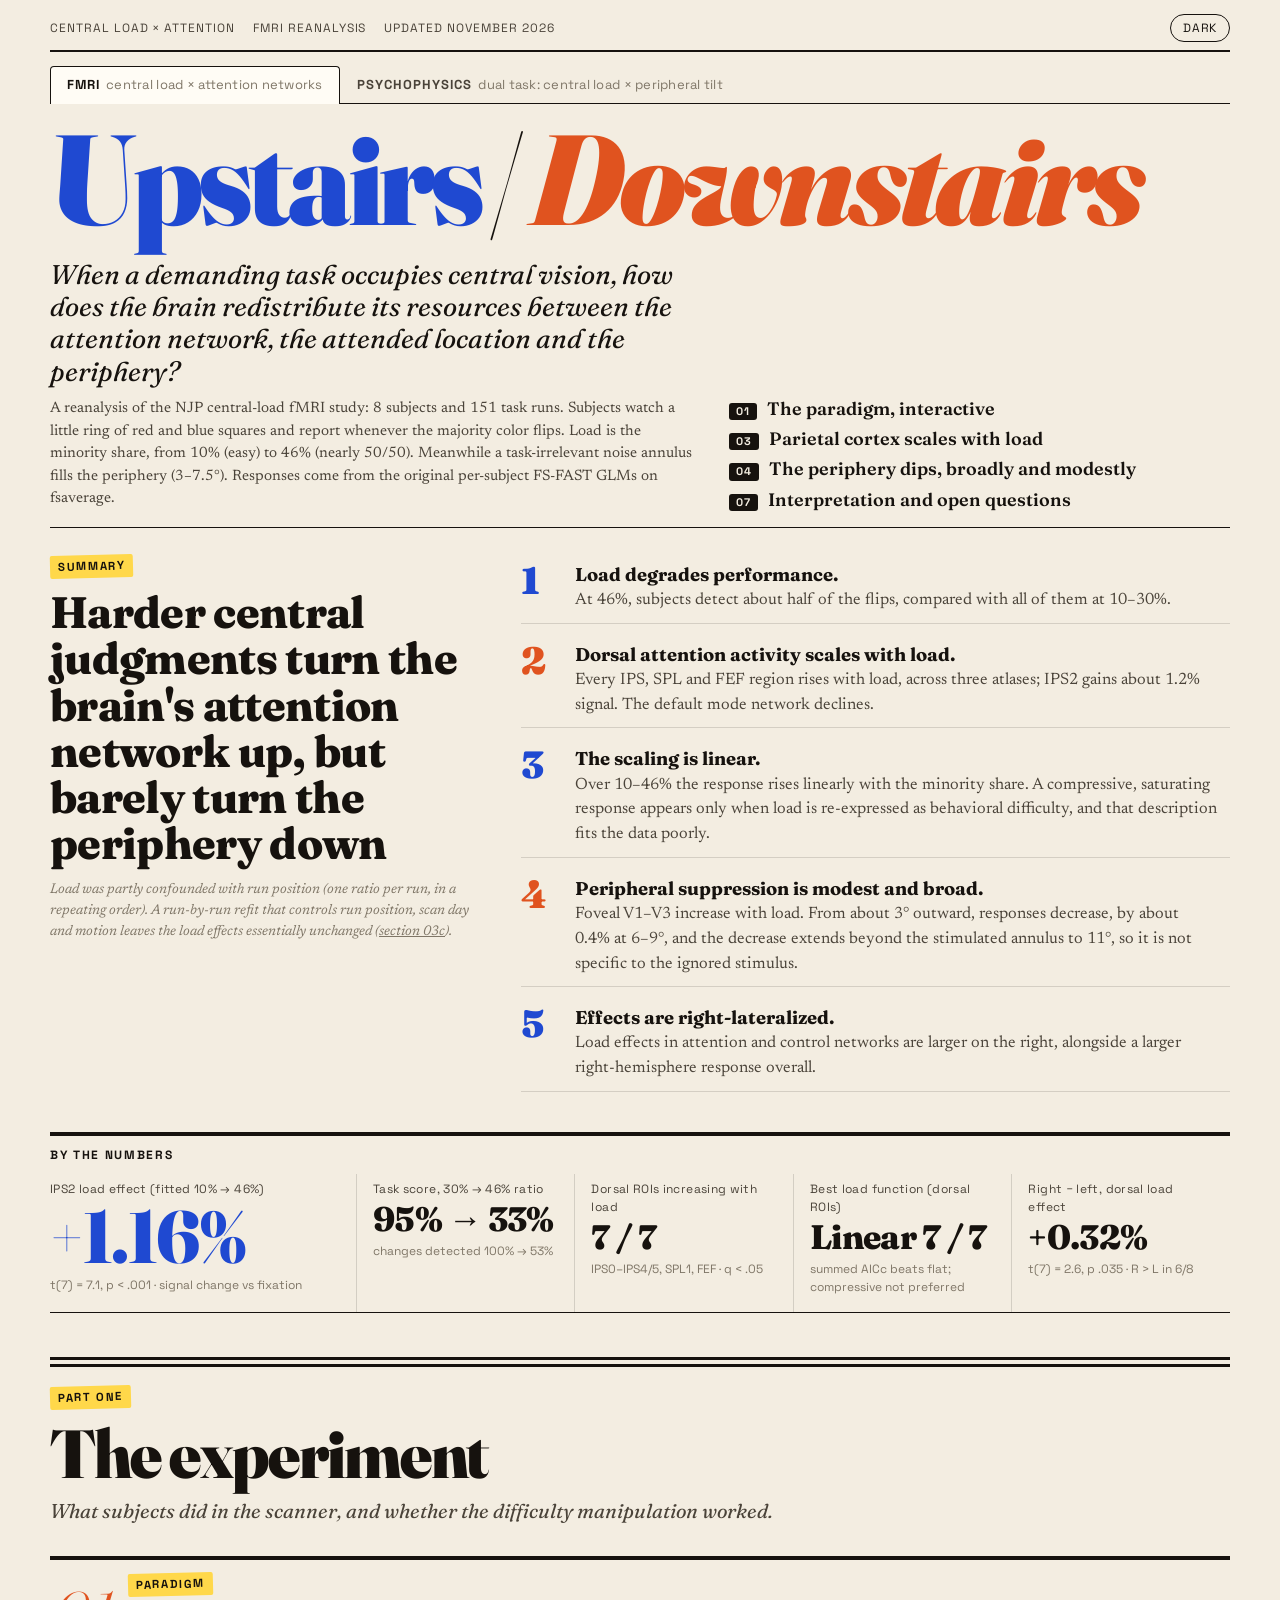
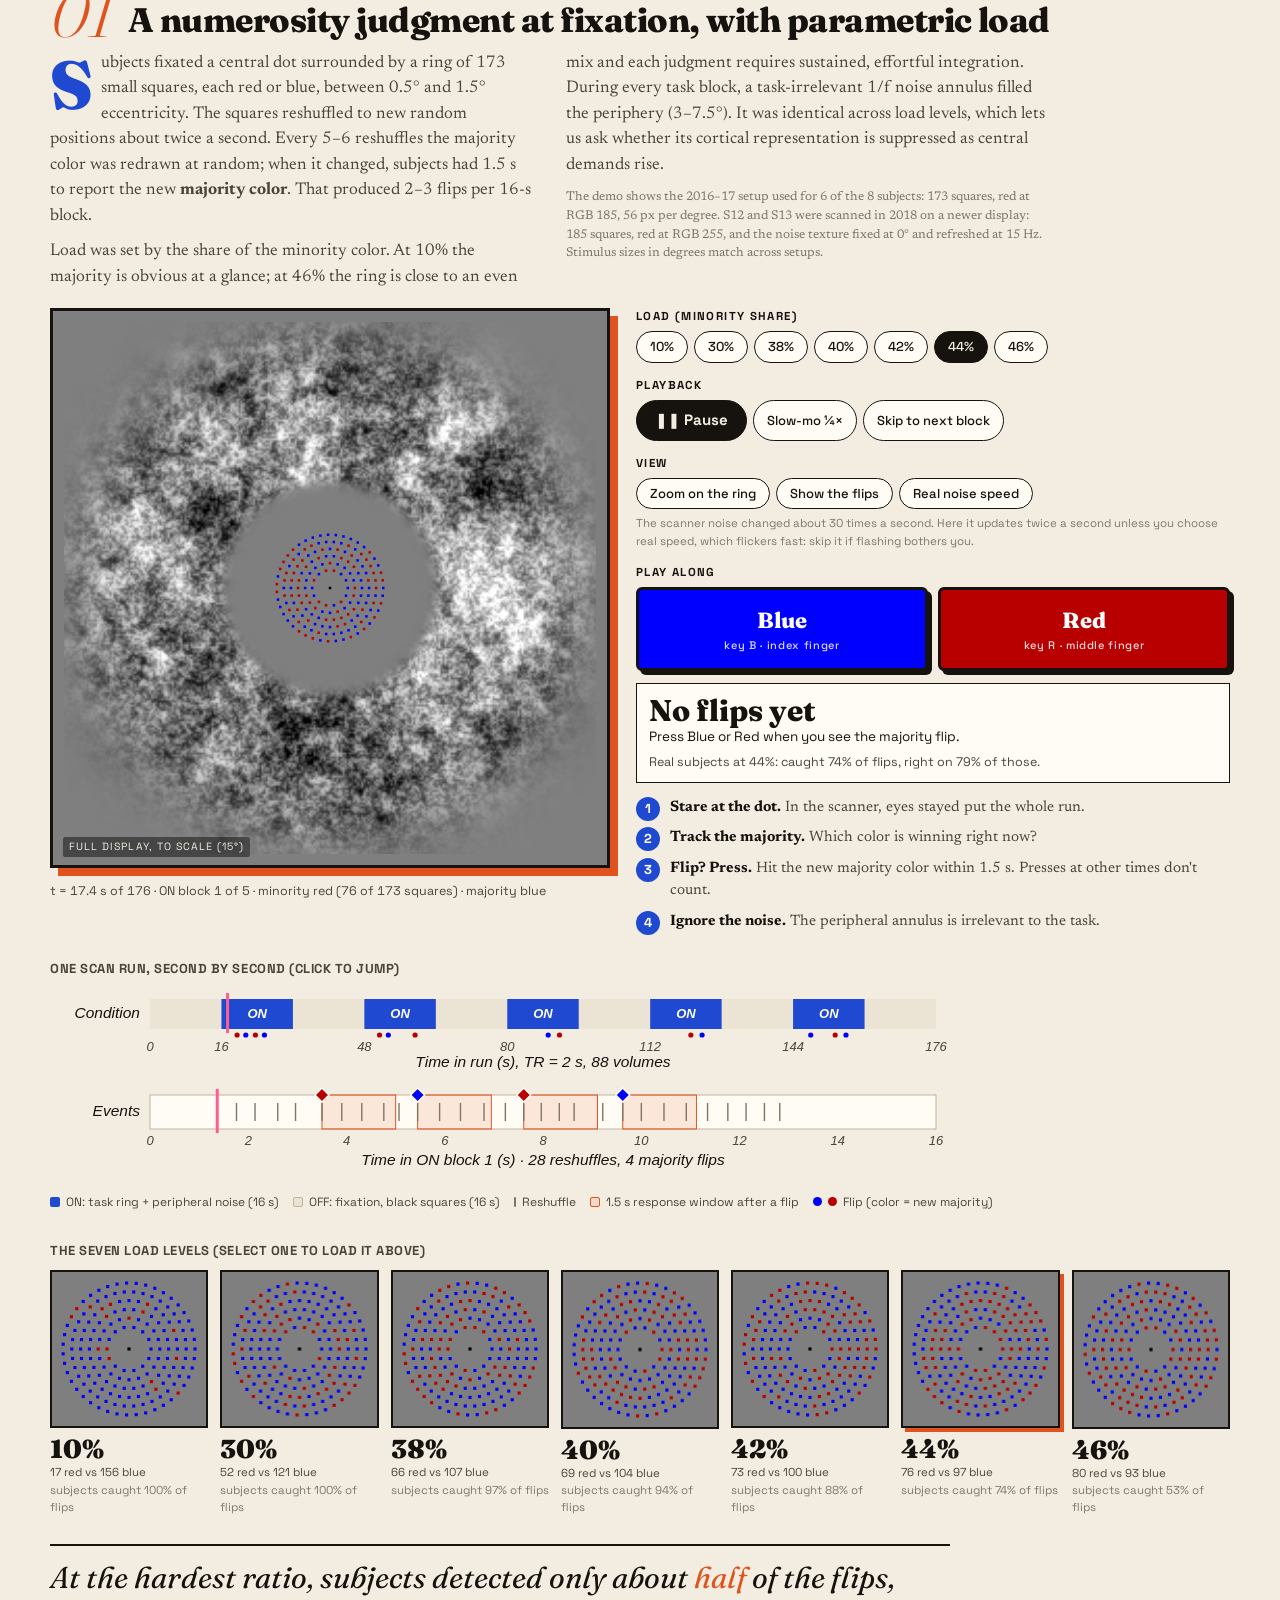
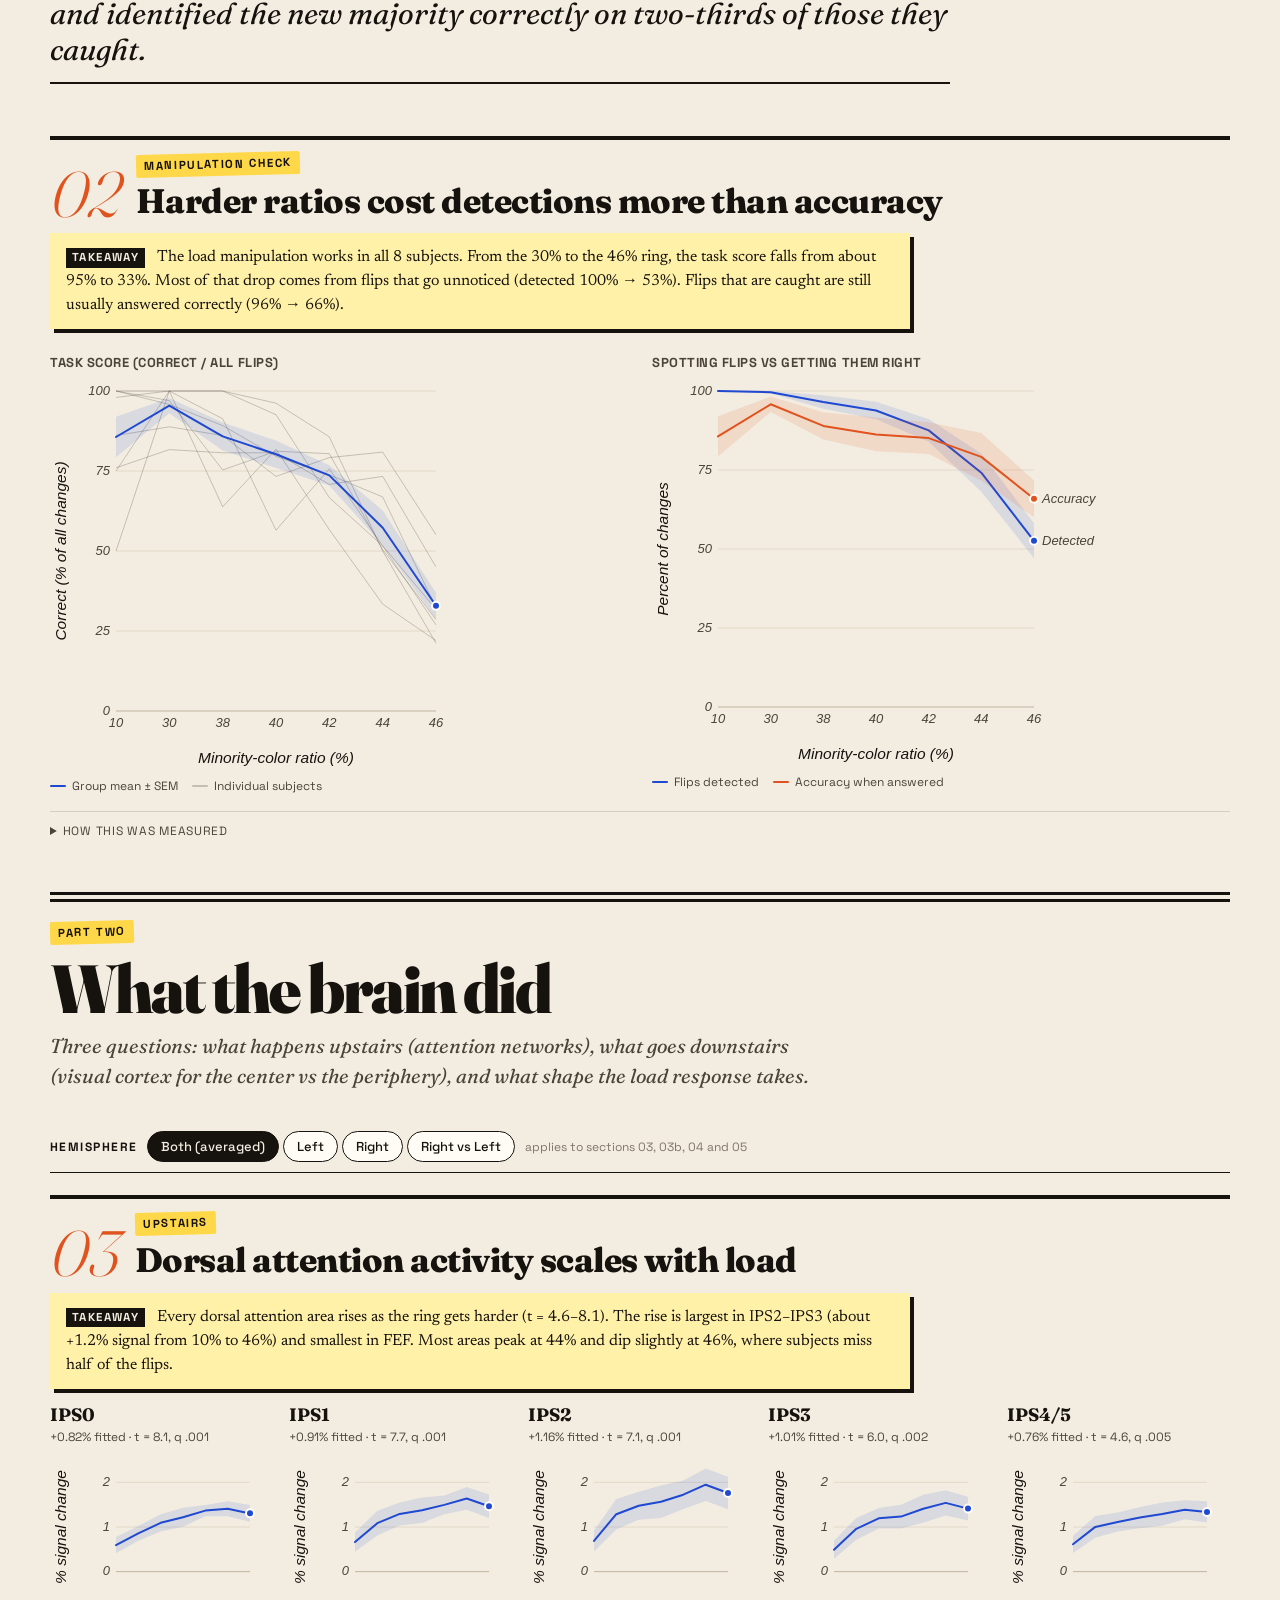
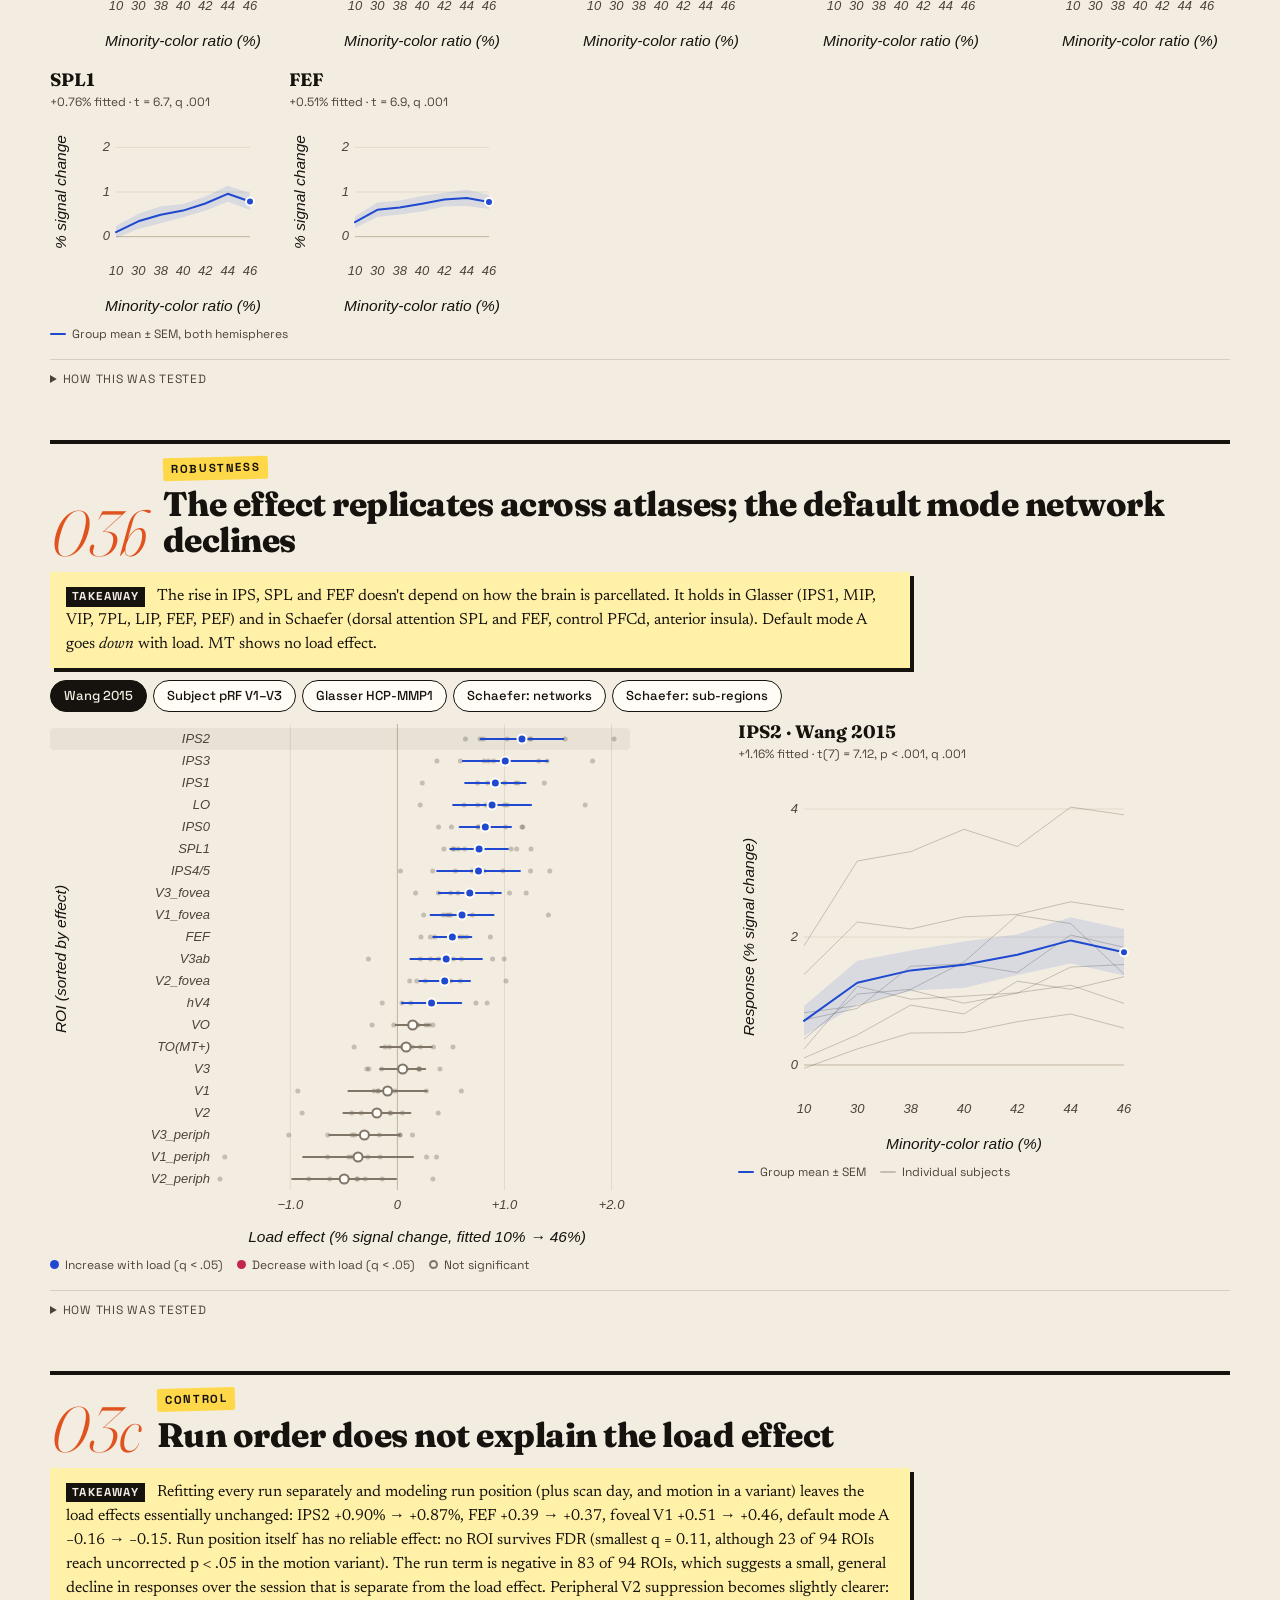
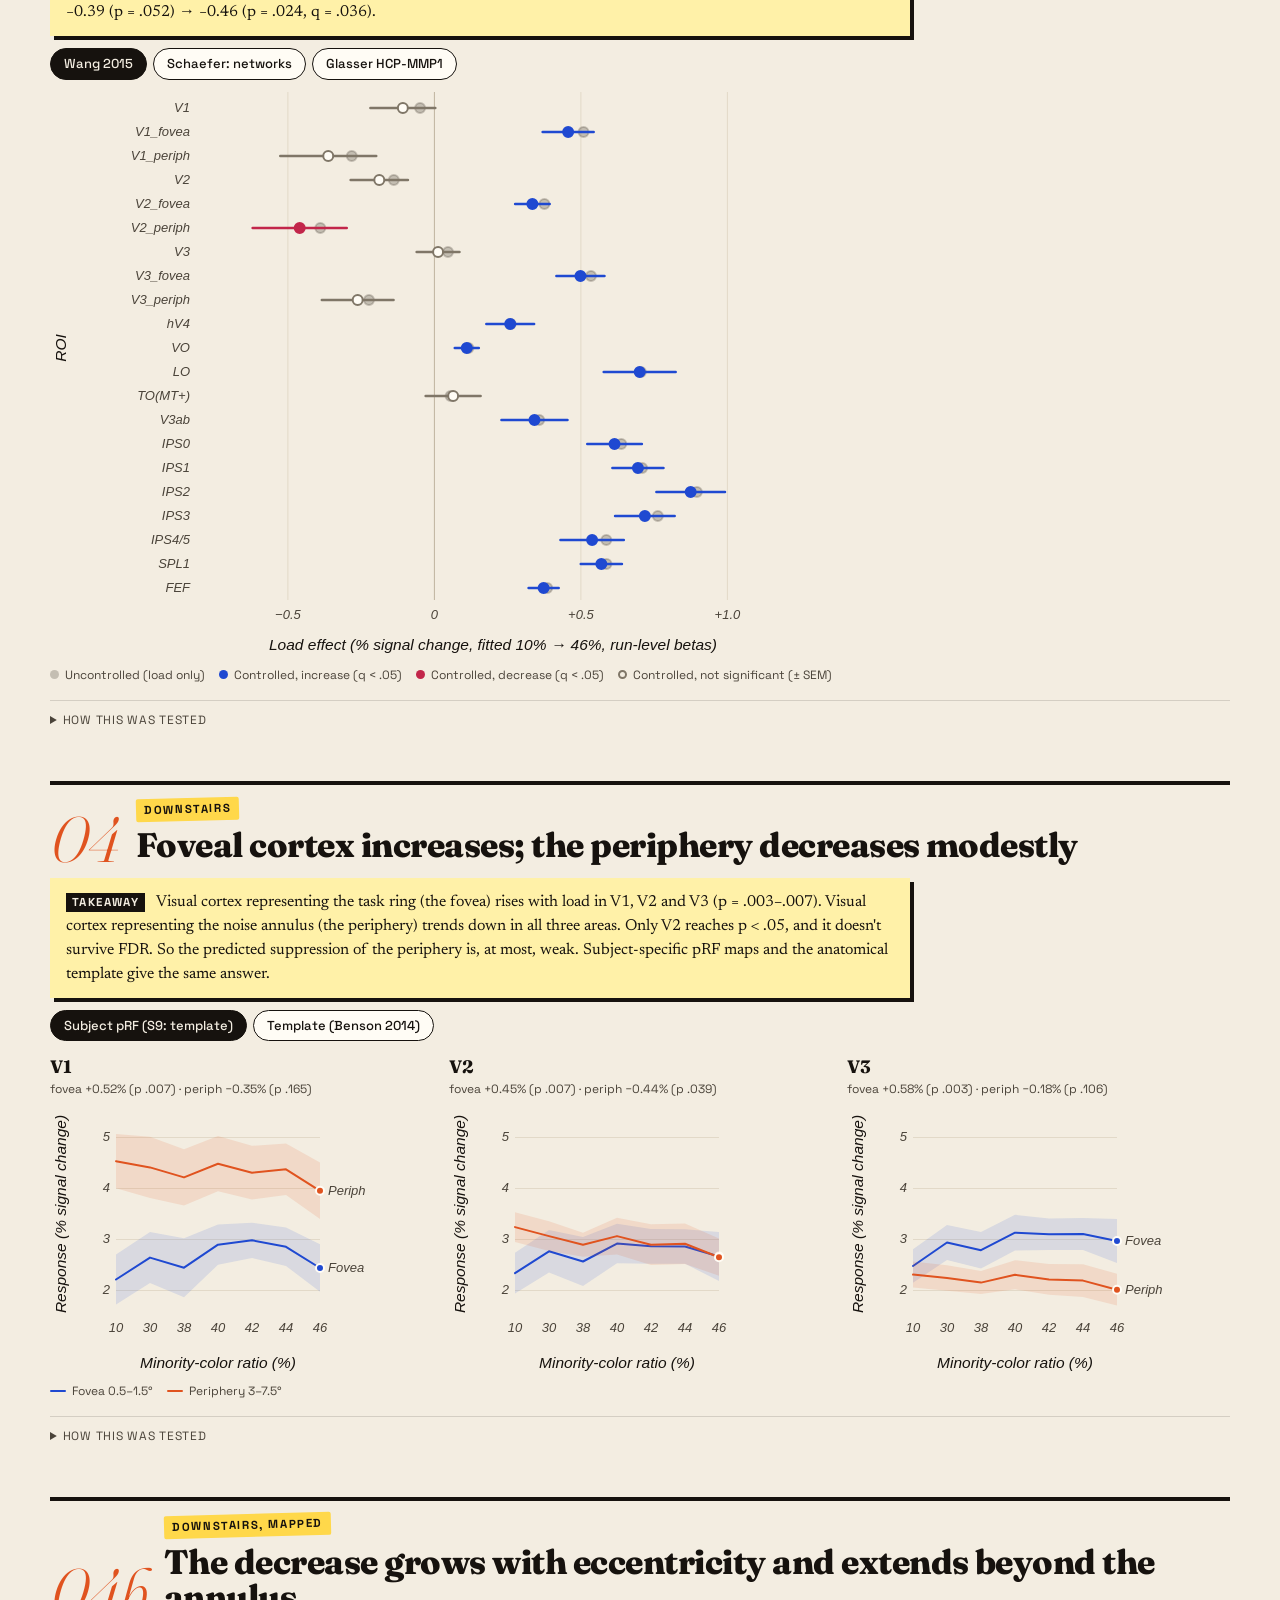
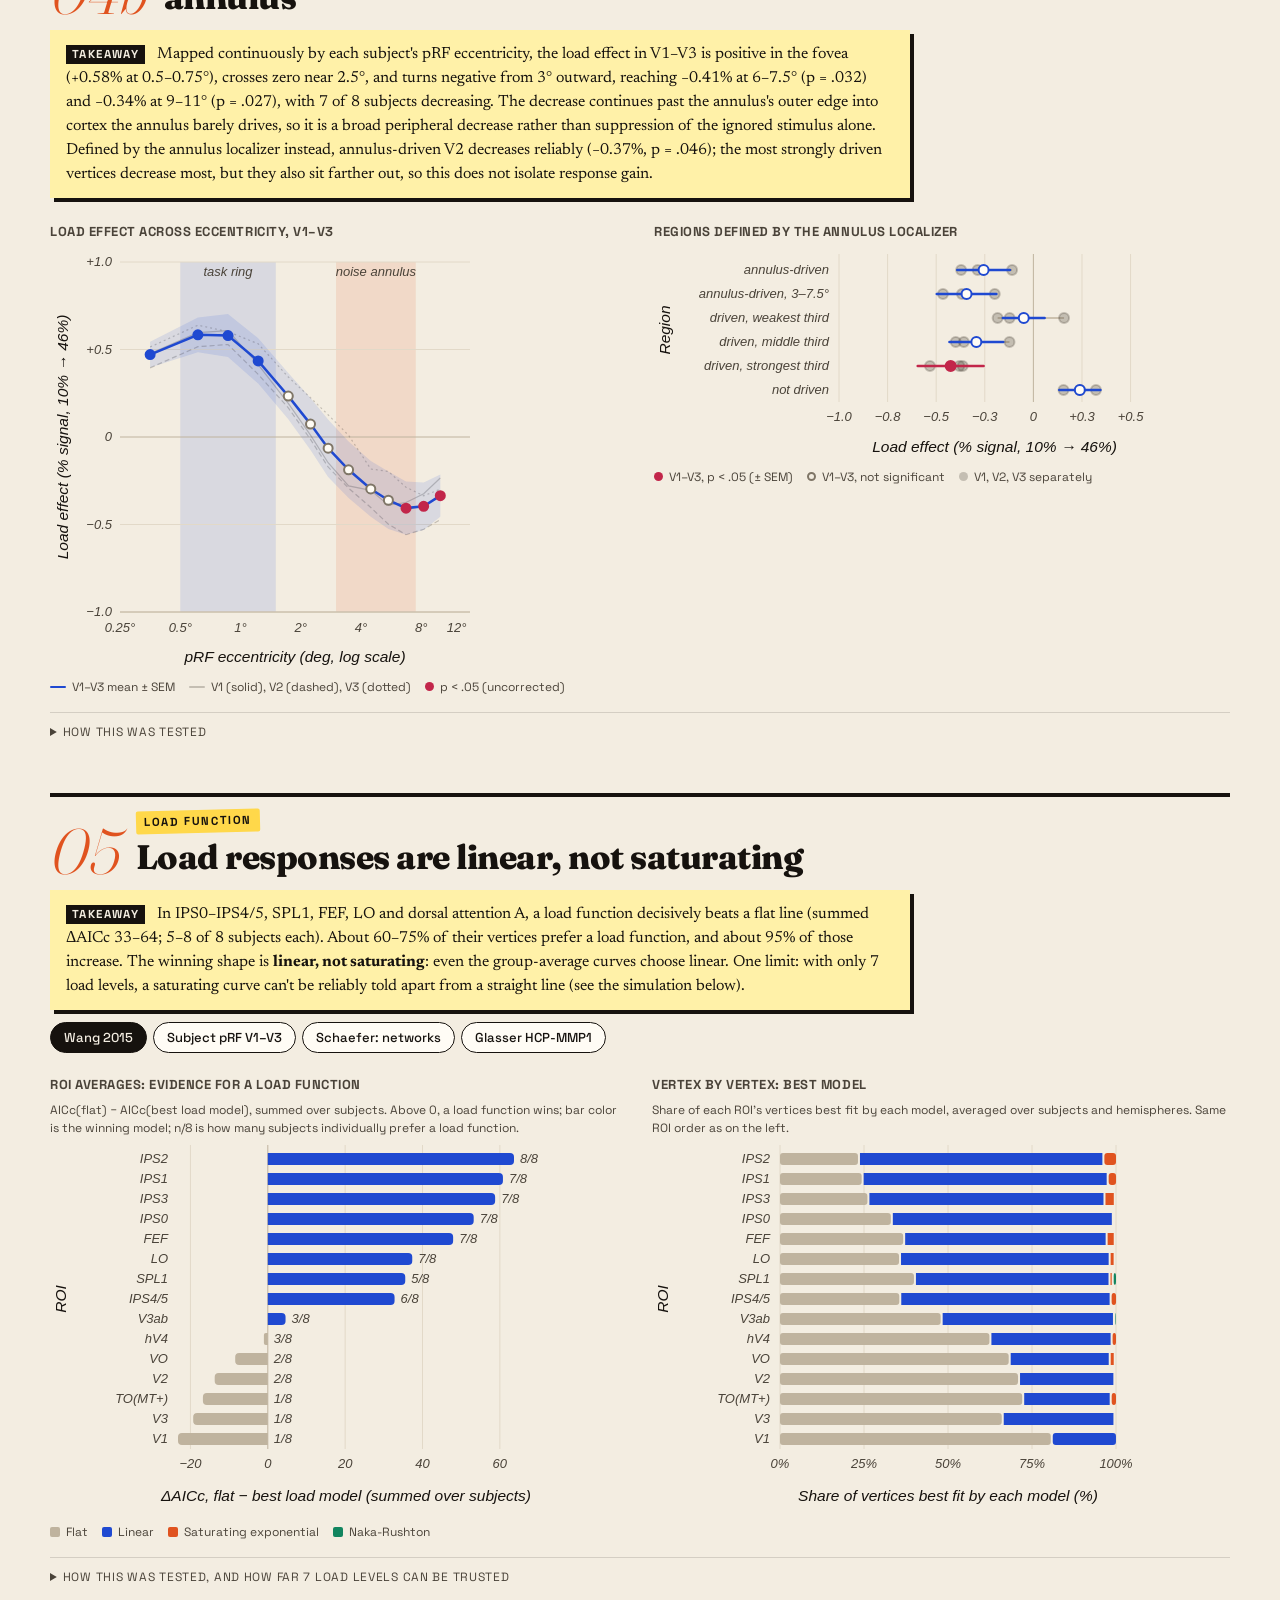
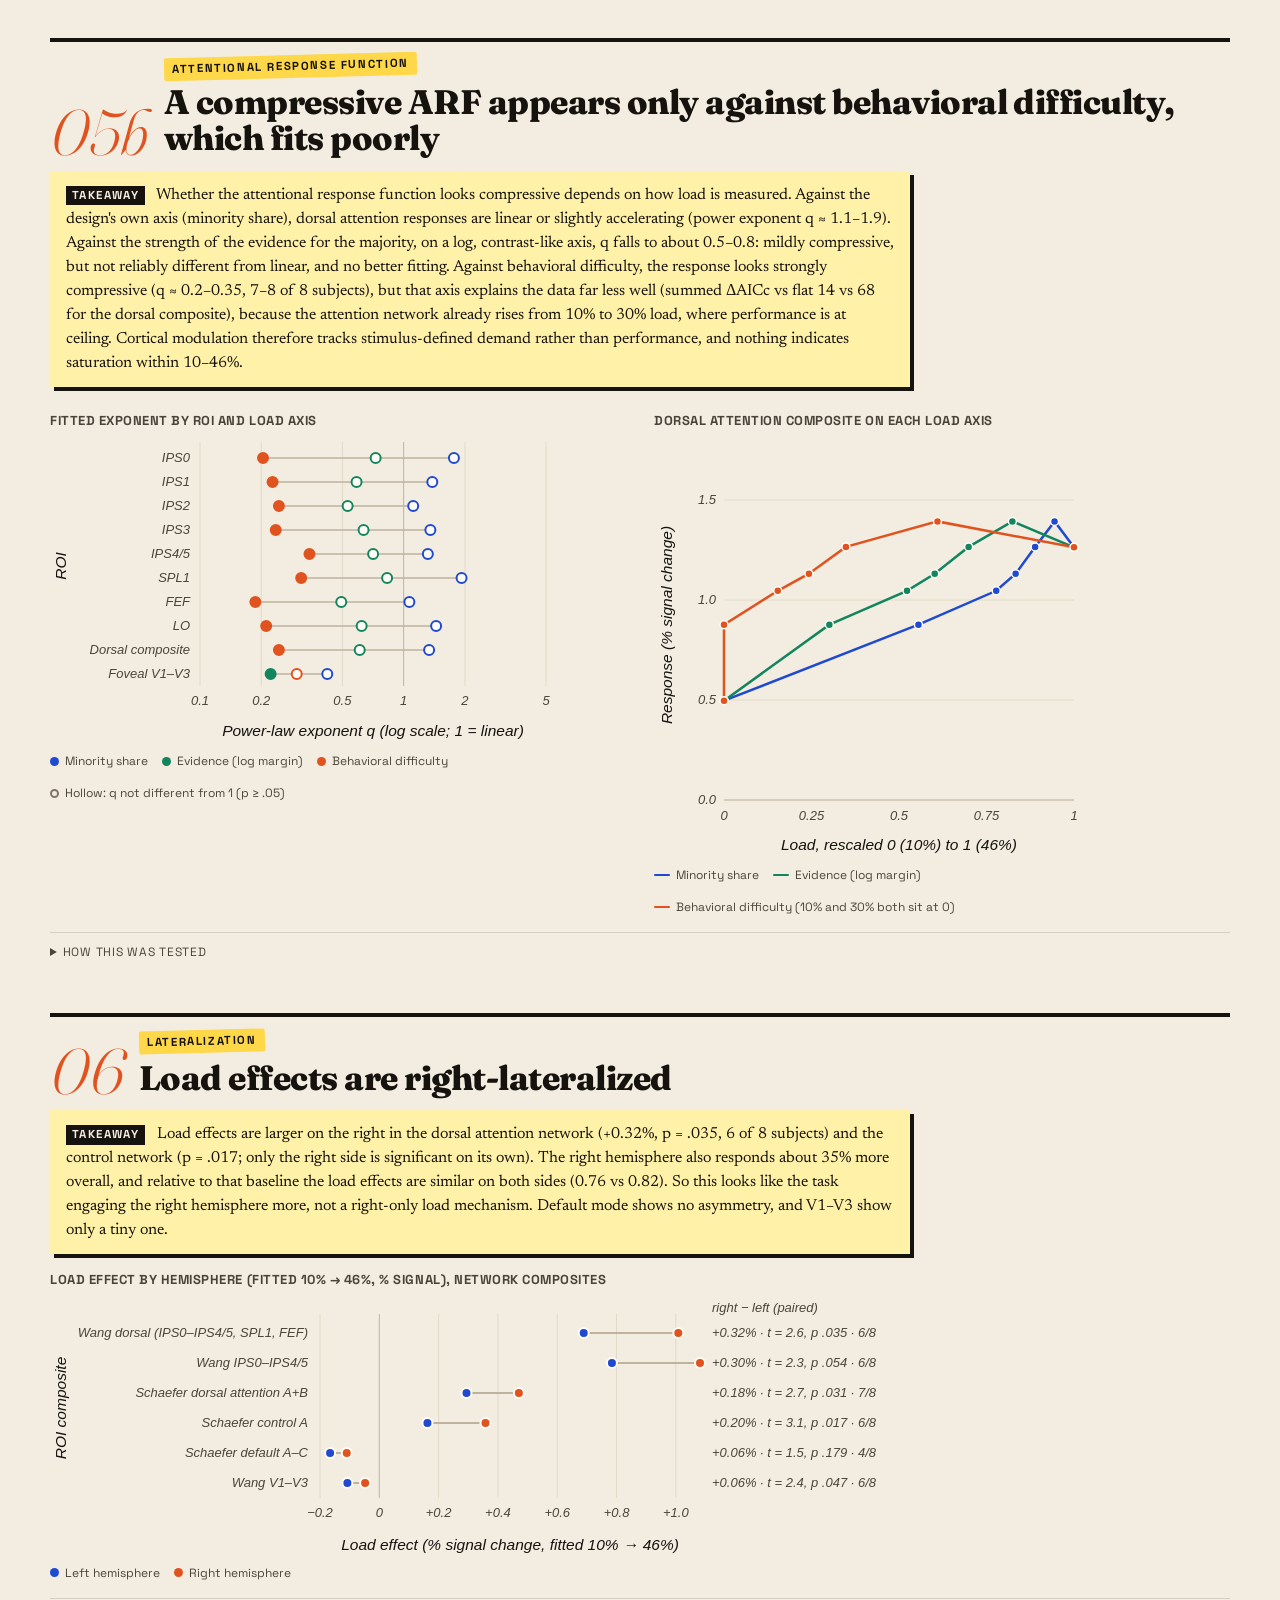
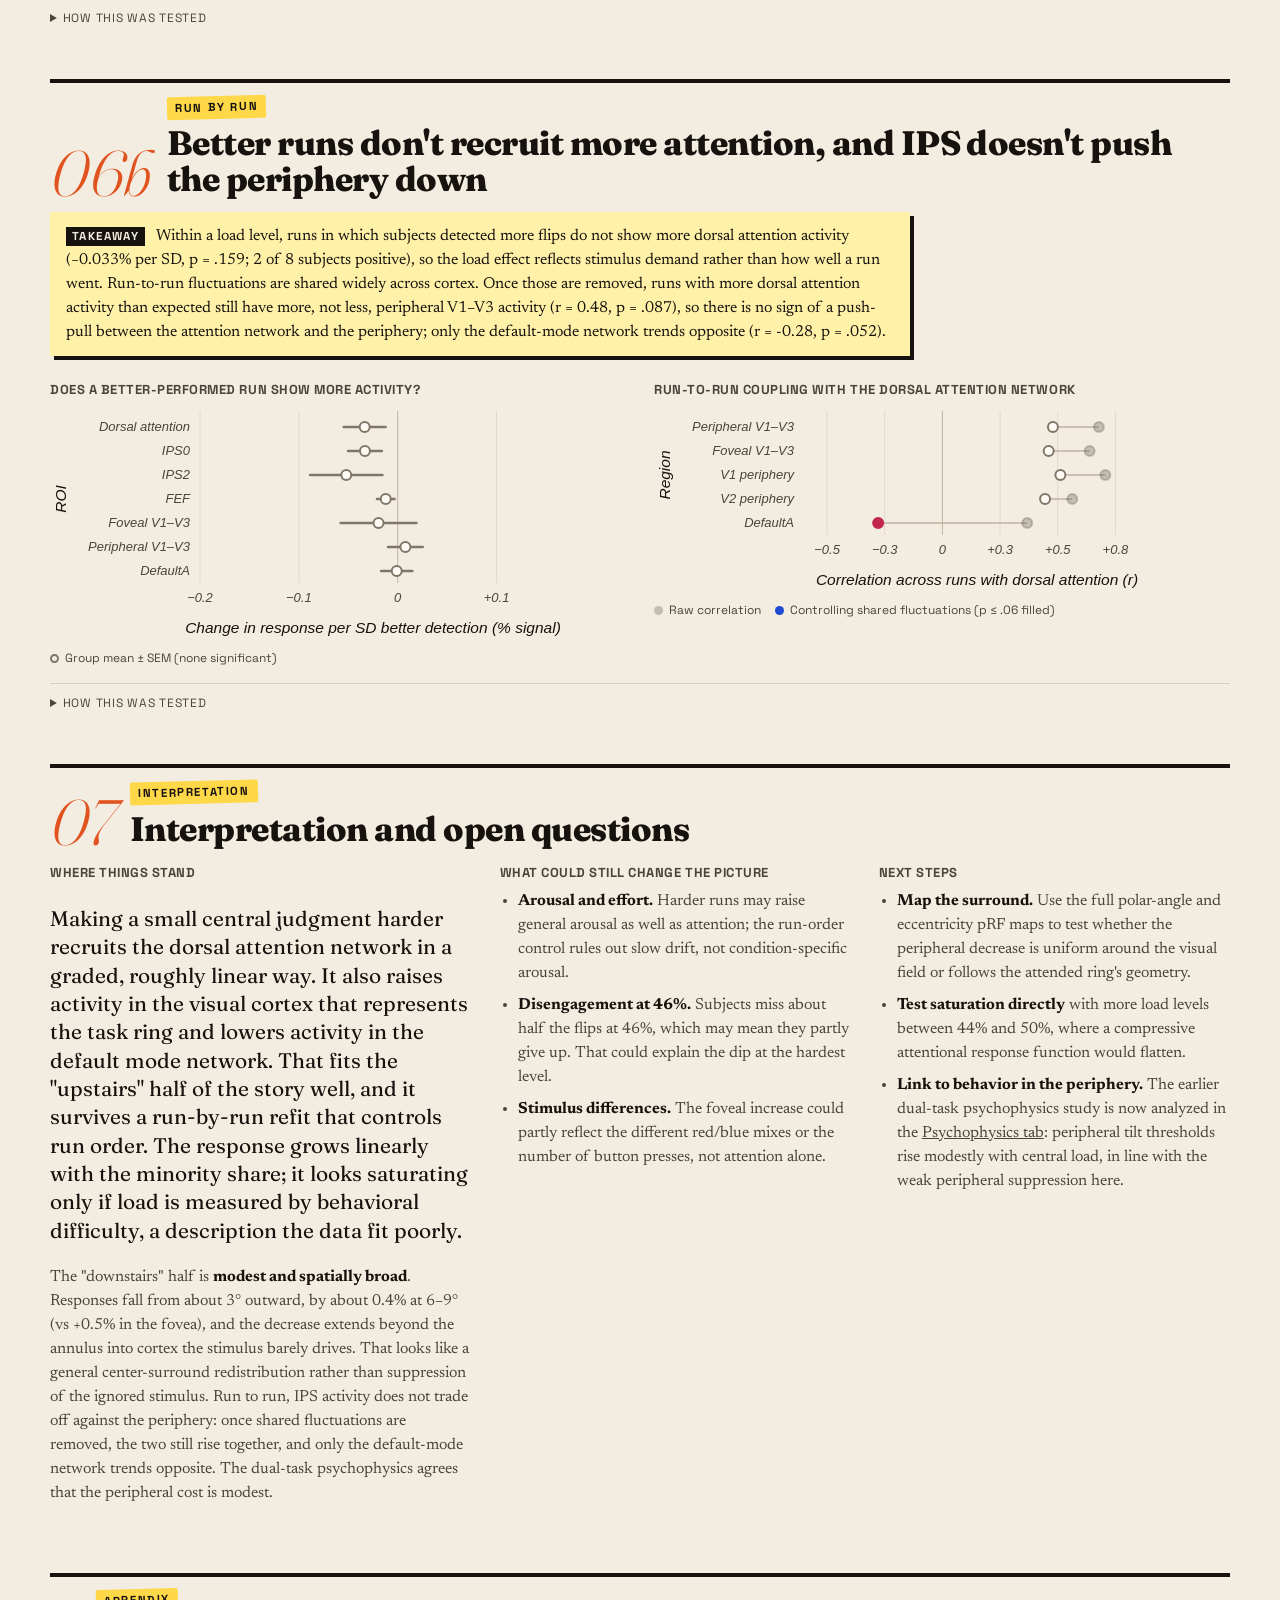
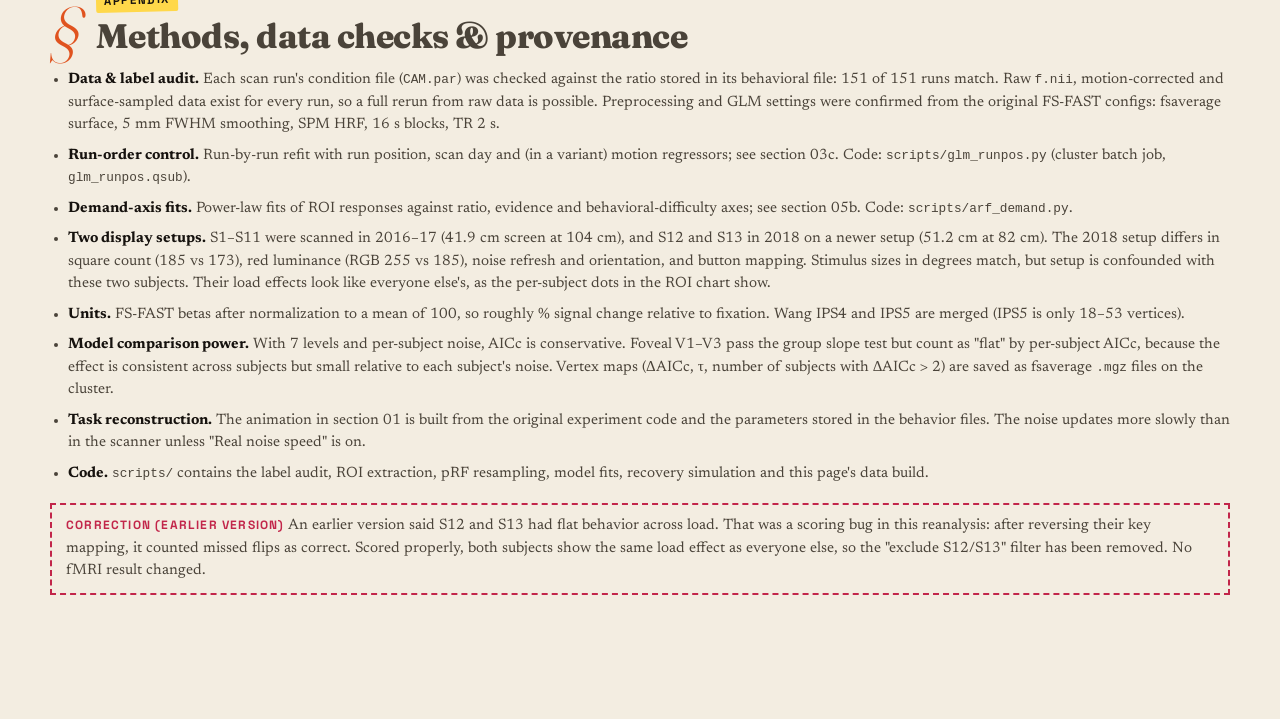
==== commit fa70d64d: "Task demo: open on the full display (to scale); zoom is opt-in Co-Authored-By: Claude Opus 5.5 <nore" ====
--- a/dashboard/index.html
+++ b/dashboard/index.html
@@ -66,7 +66,7 @@
     </div>
     <div class="stage">
       <div>
-        <div class="screen"><canvas id="stimCanvas" role="img" aria-label="Animated reconstruction of the stimulus: fixation dot, ring of red and blue squares, and a peripheral noise annulus during task blocks"></canvas><span class="bezel" id="bezel">Zoomed in ×2.2</span></div>
+        <div class="screen"><canvas id="stimCanvas" role="img" aria-label="Animated reconstruction of the stimulus: fixation dot, ring of red and blue squares, and a peripheral noise annulus during task blocks"></canvas><span class="bezel" id="bezel">Full display, to scale (15°)</span></div>
         <p class="status" id="stimStatus"></p>
       </div>
       <div>
@@ -85,7 +85,7 @@
         <div class="ctl-group">
           <span class="lbl">View</span>
           <div class="ctl-row">
-            <button type="button" class="pill" id="zoomBtn" aria-pressed="true">Zoom on the ring</button>
+            <button type="button" class="pill" id="zoomBtn" aria-pressed="false">Zoom on the ring</button>
             <button type="button" class="pill" id="answerBtn" aria-pressed="false">Show the flips</button>
             <button type="button" class="pill" id="flickerBtn" aria-pressed="false">Real noise speed</button>
           </div>
@@ -909,7 +909,7 @@
 }
 
 // ---------- state ----------
-const S = { ratioIdx: 5, run: null, t: 14, playing: false, slow: false, zoom: true, answers: false, realFlicker: false,
+const S = { ratioIdx: 5, run: null, t: 14, playing: false, slow: false, zoom: false, answers: false, realFlicker: false,
   score: { flips: 0, caught: 0, right: 0 }, countFrom: 0, fp: 0, answered: new Set(), feedback: null };
 const canvas = document.getElementById("stimCanvas"), ctx = canvas.getContext("2d");
 const statusEl = document.getElementById("stimStatus"), scoreEl = document.getElementById("scorecard");
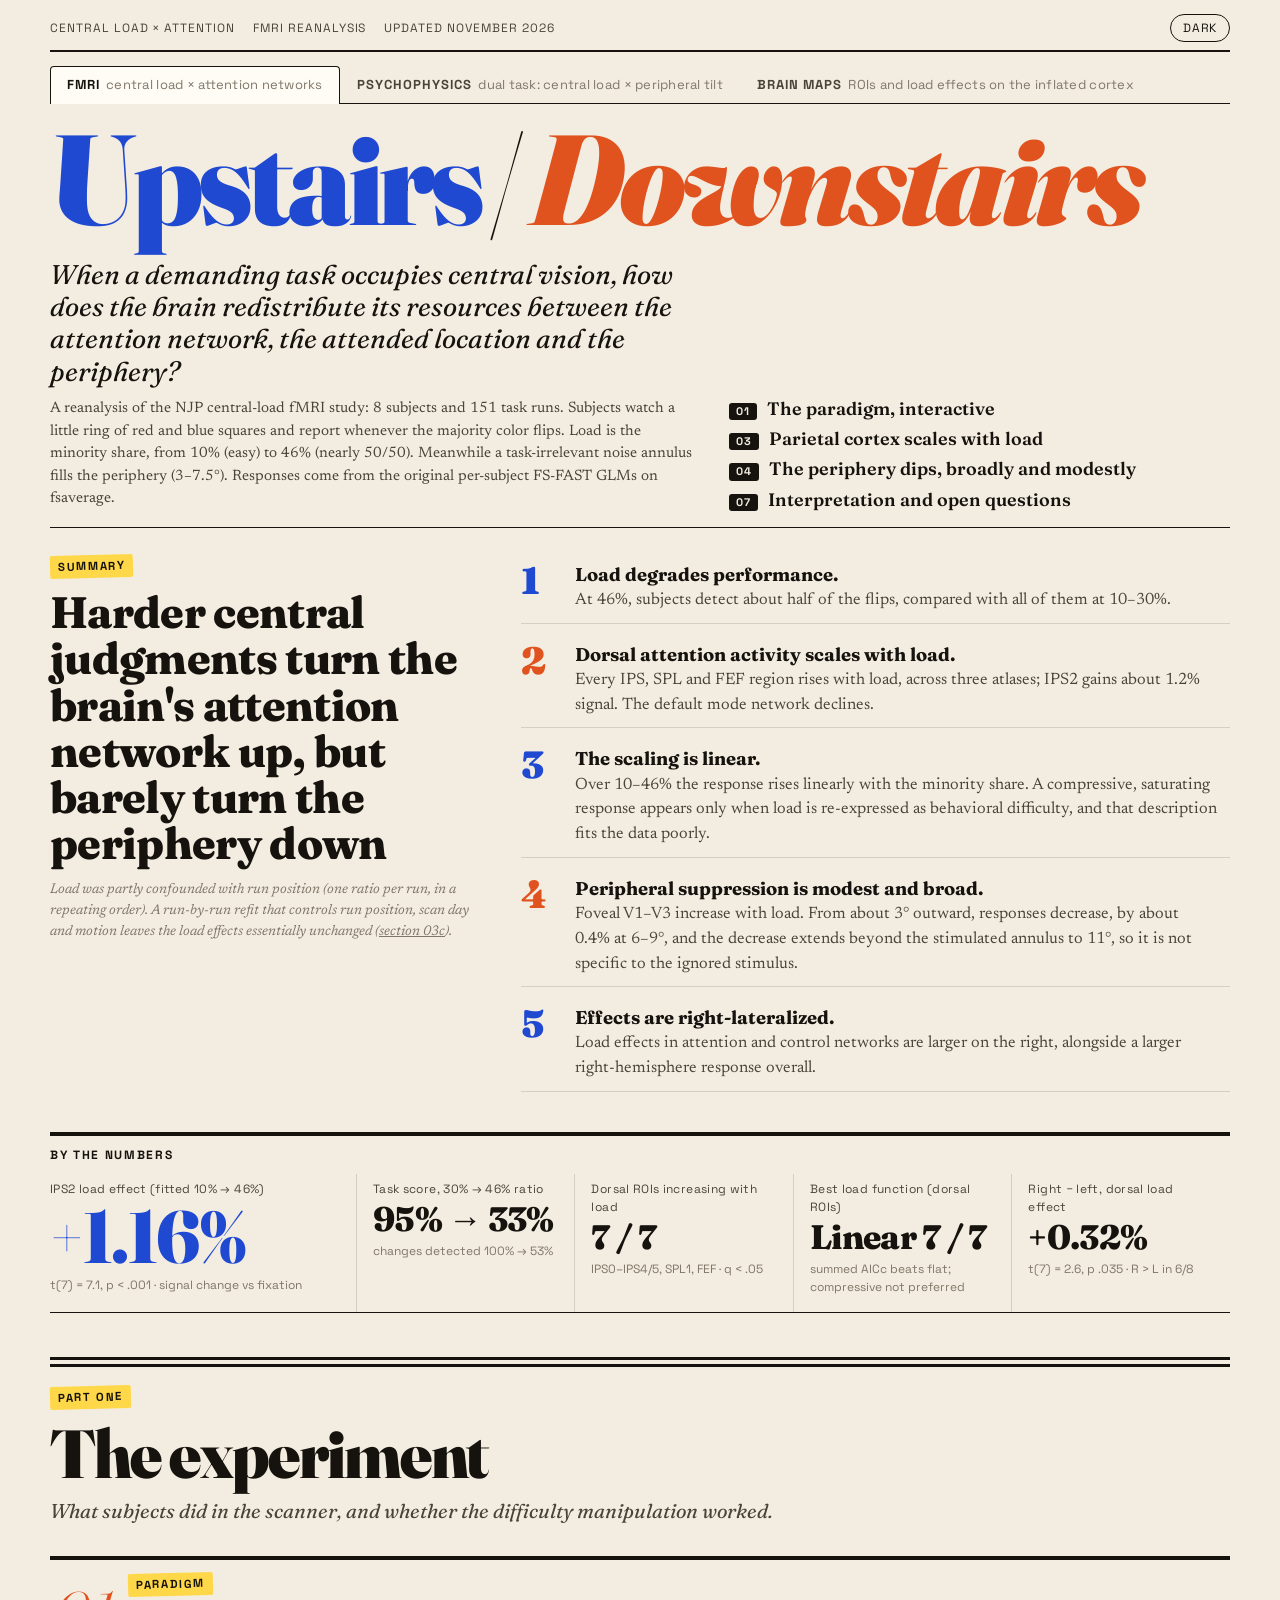
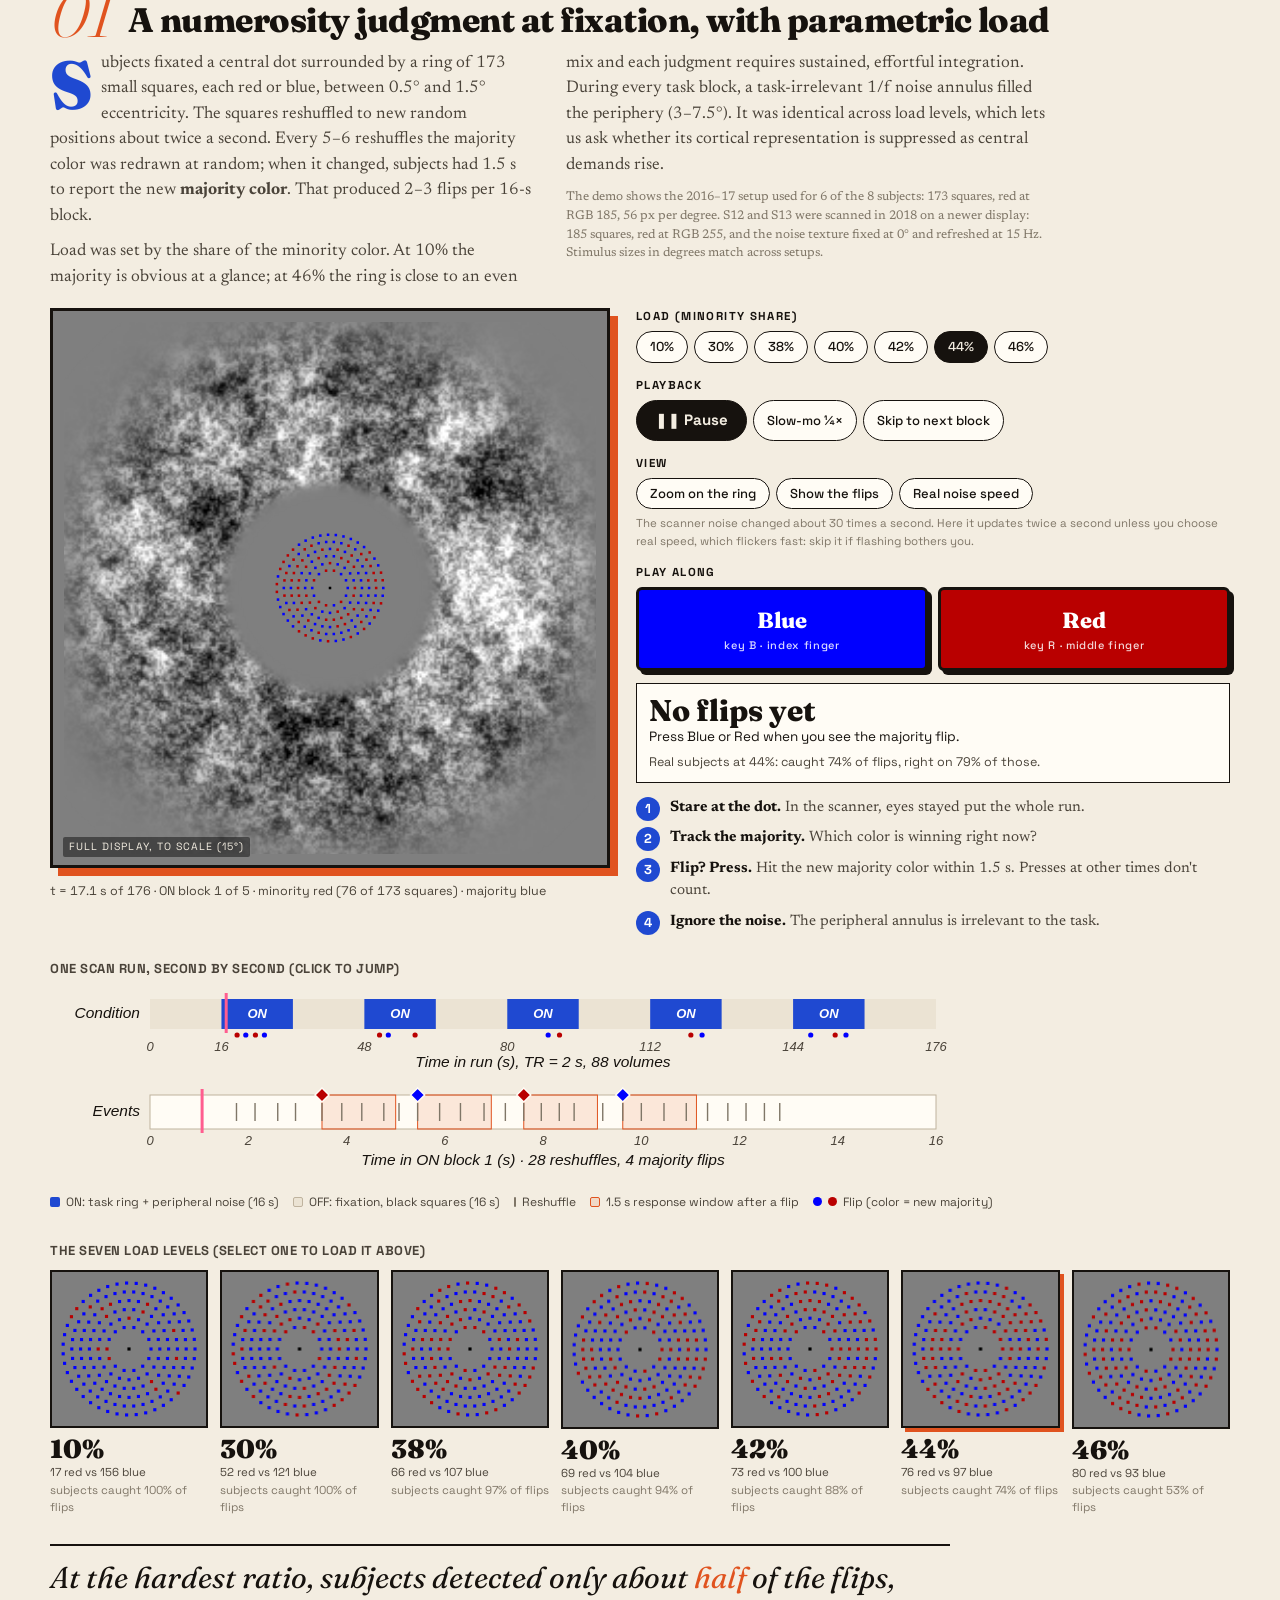
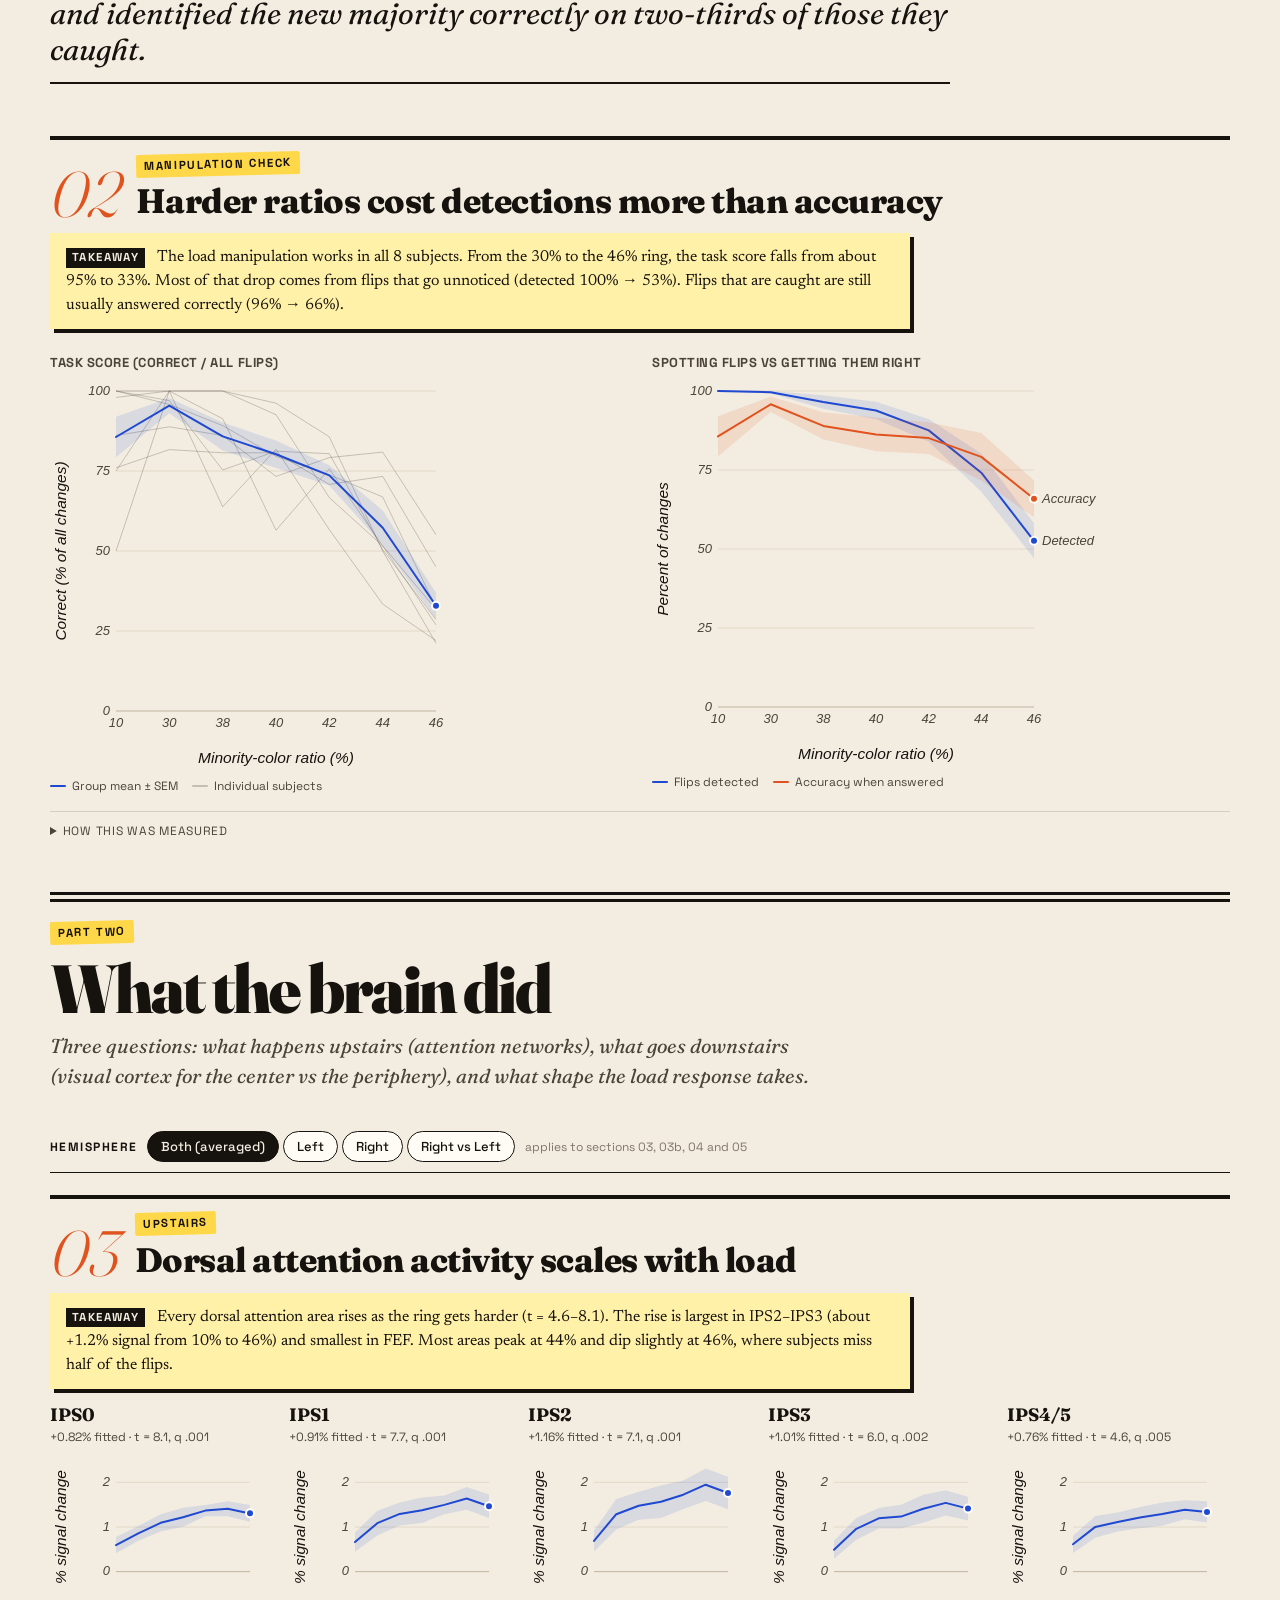
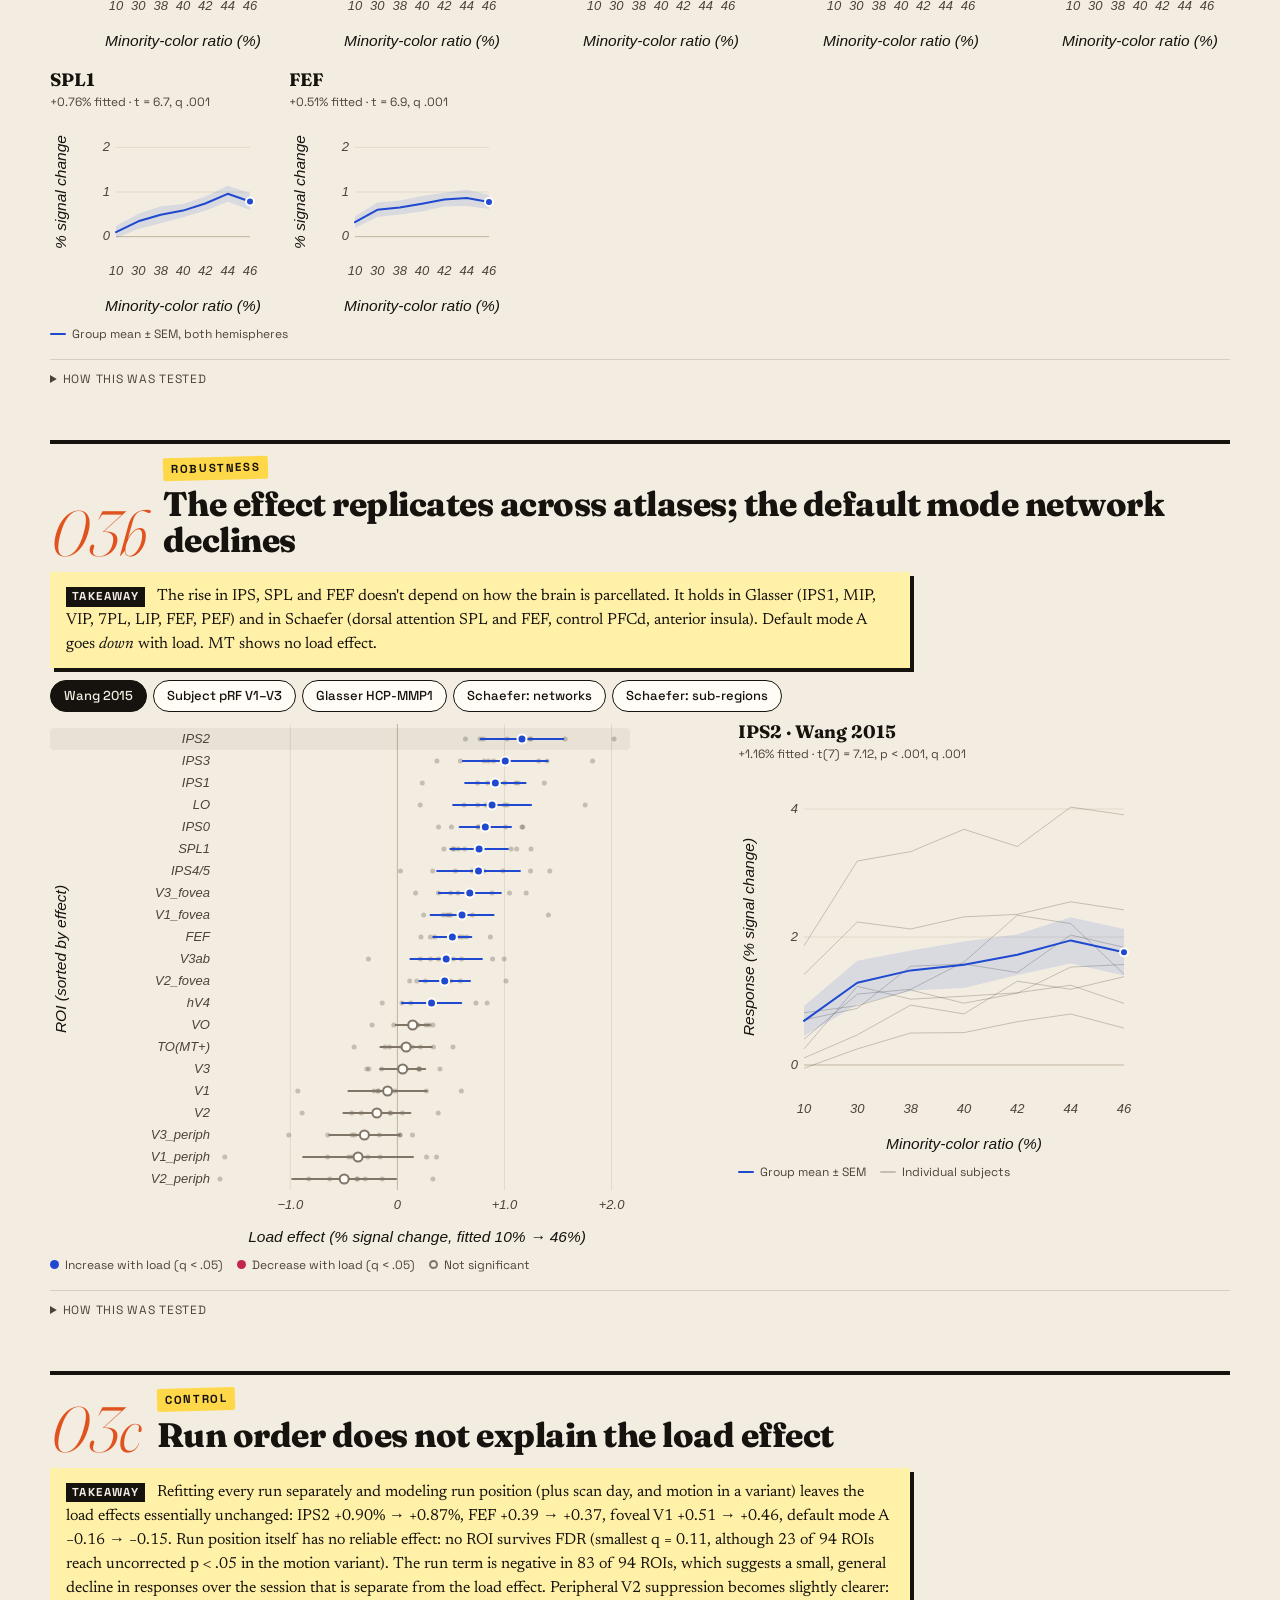
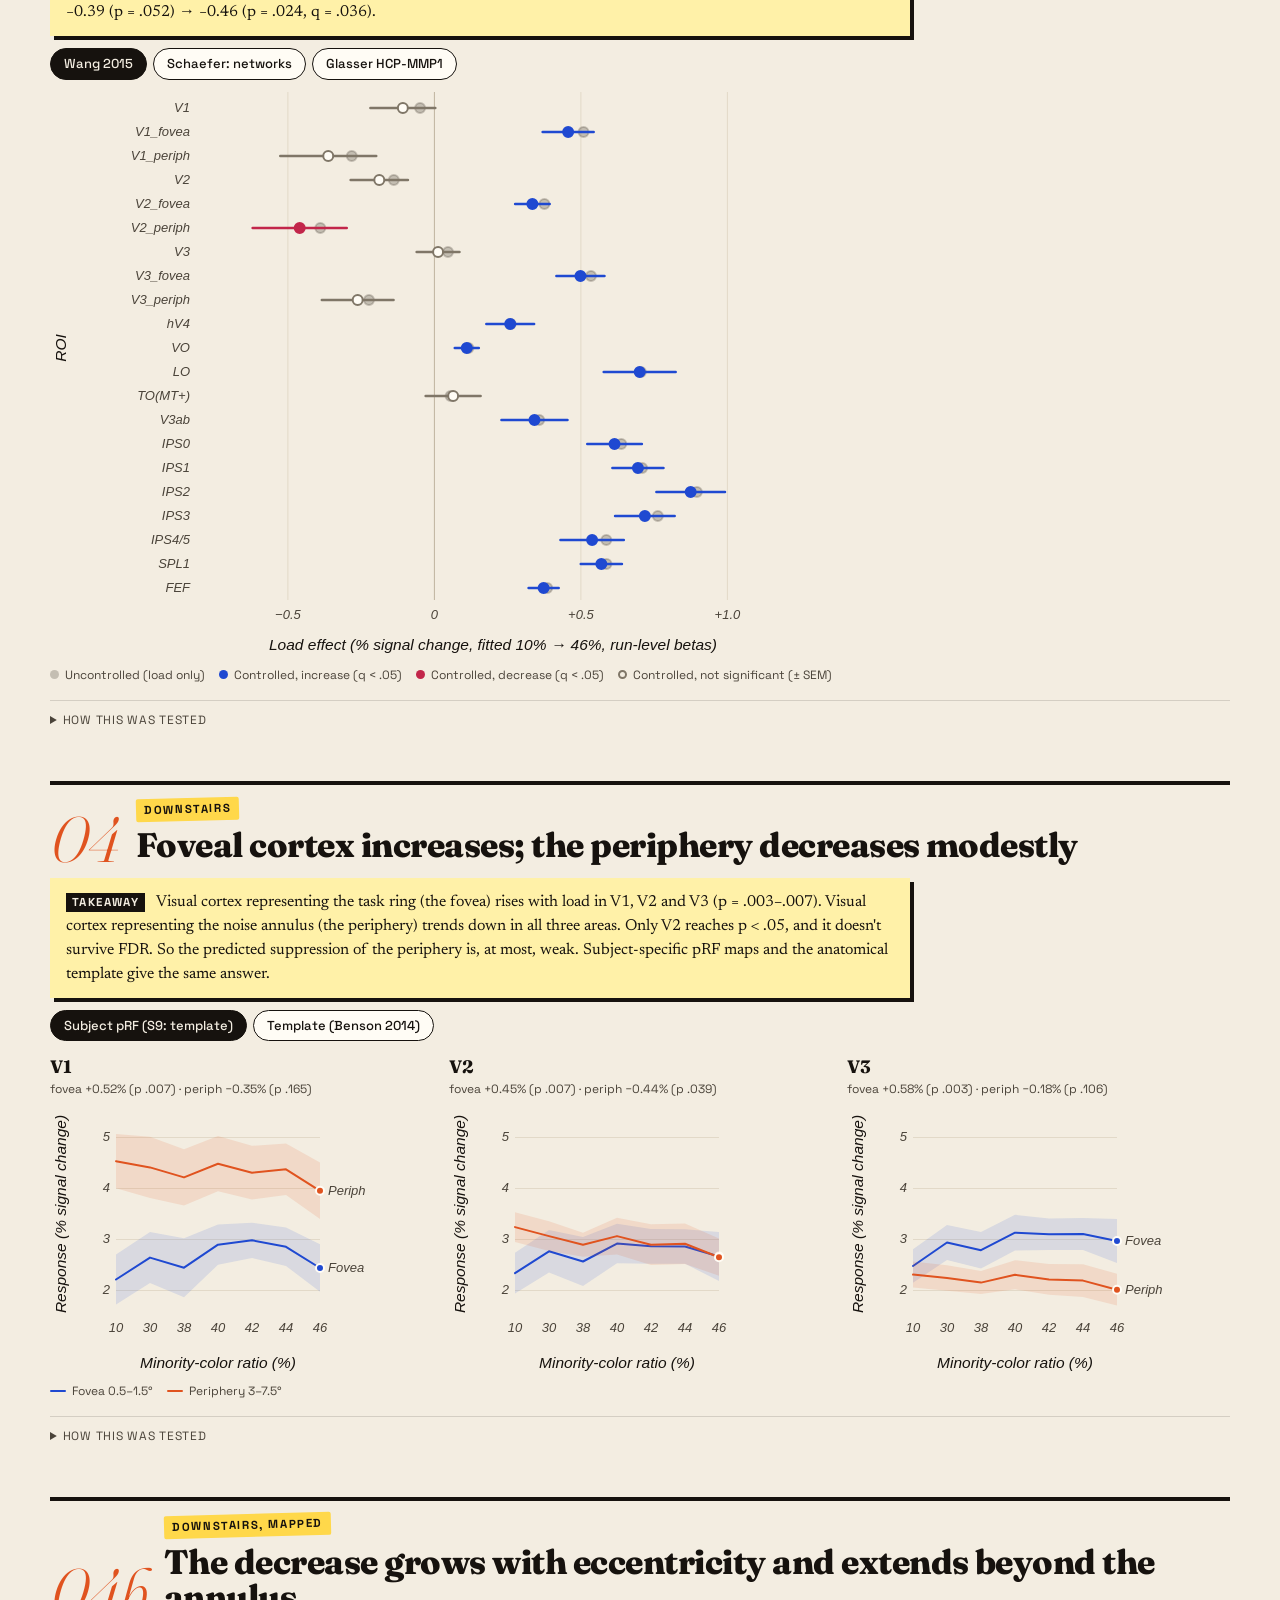
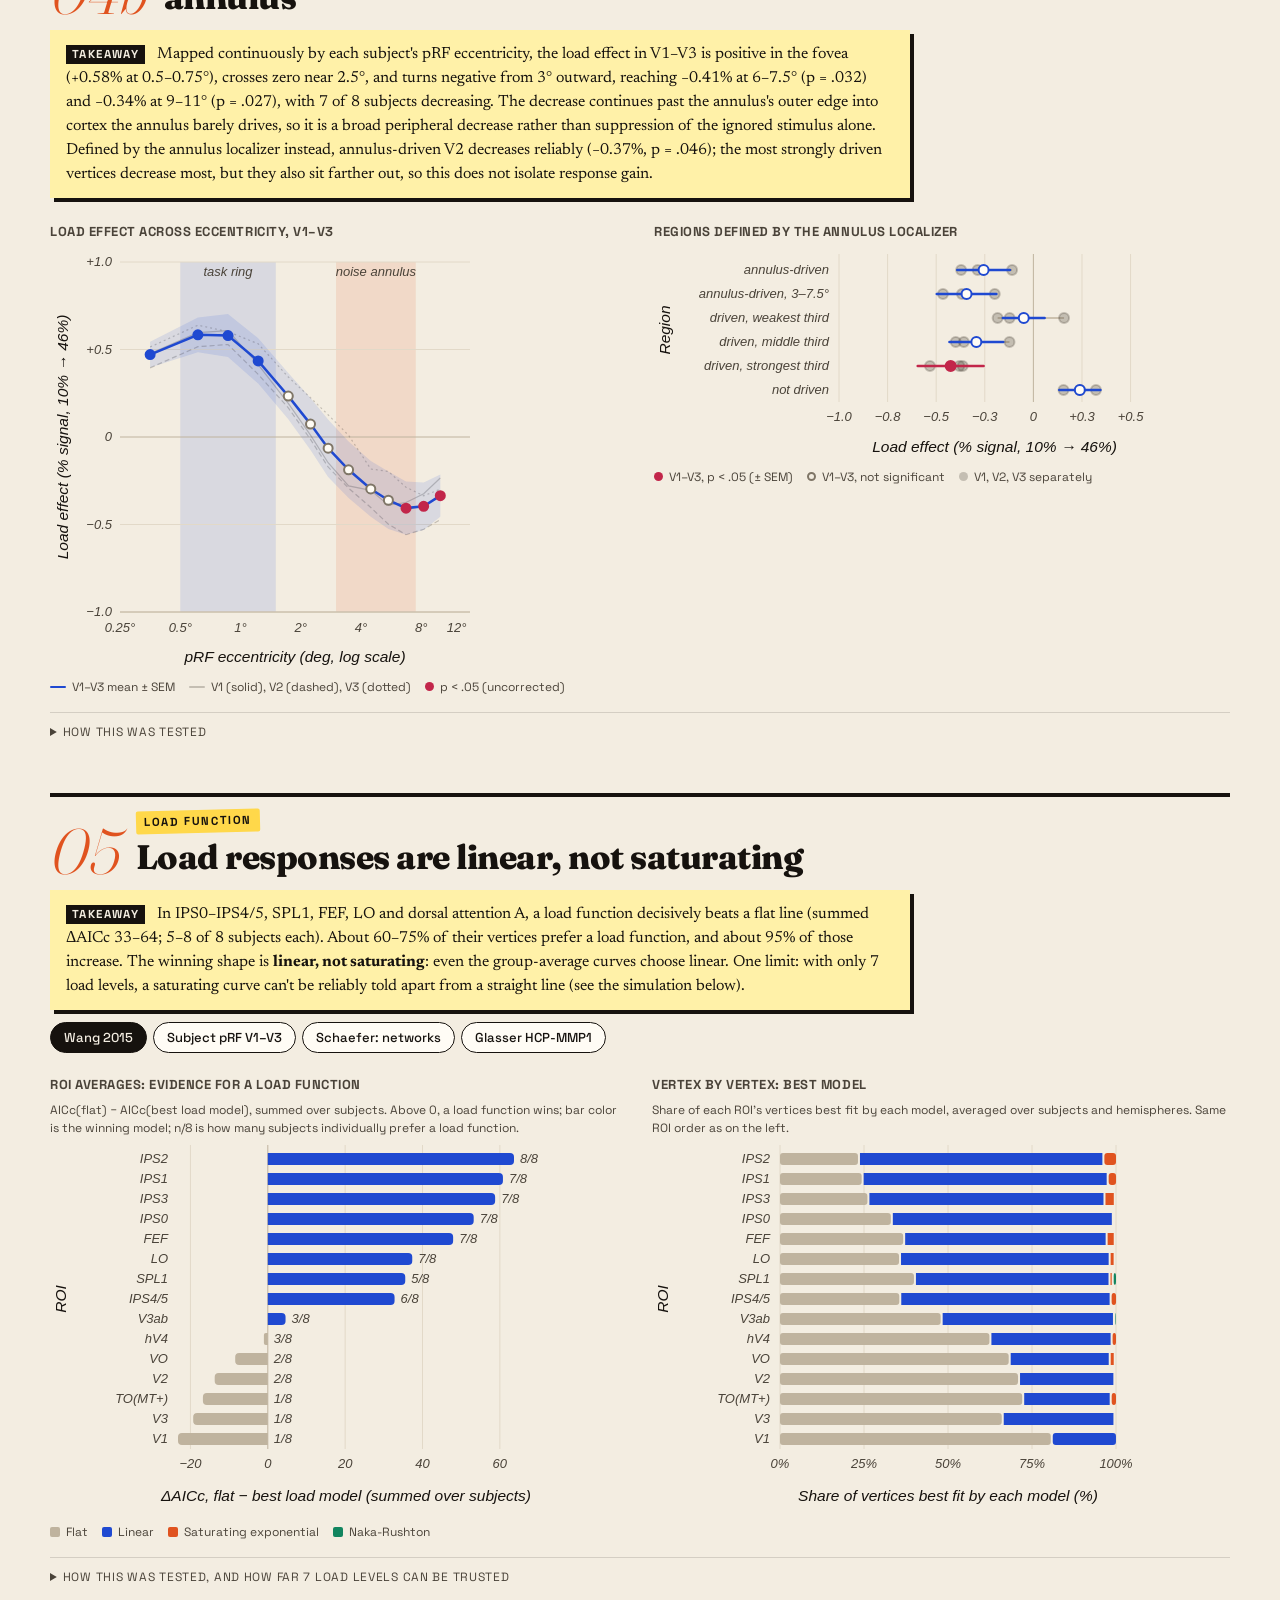
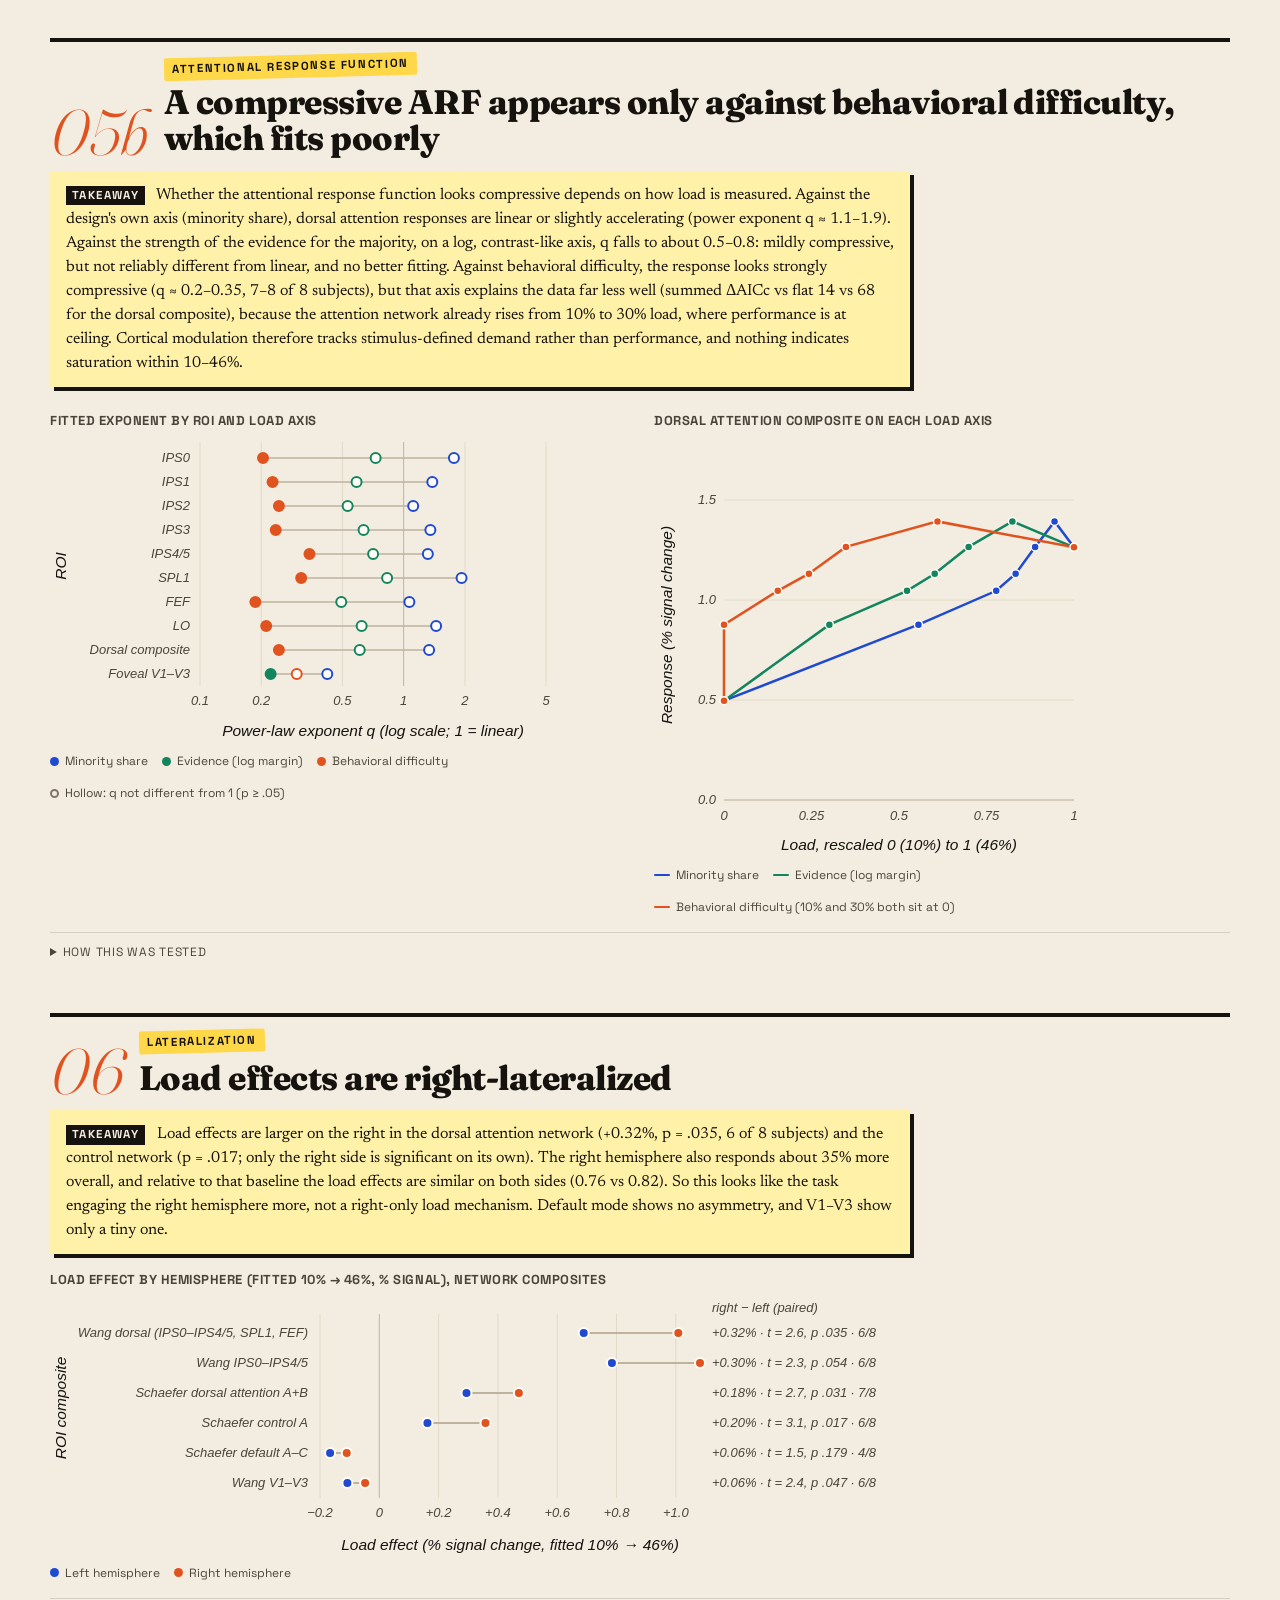
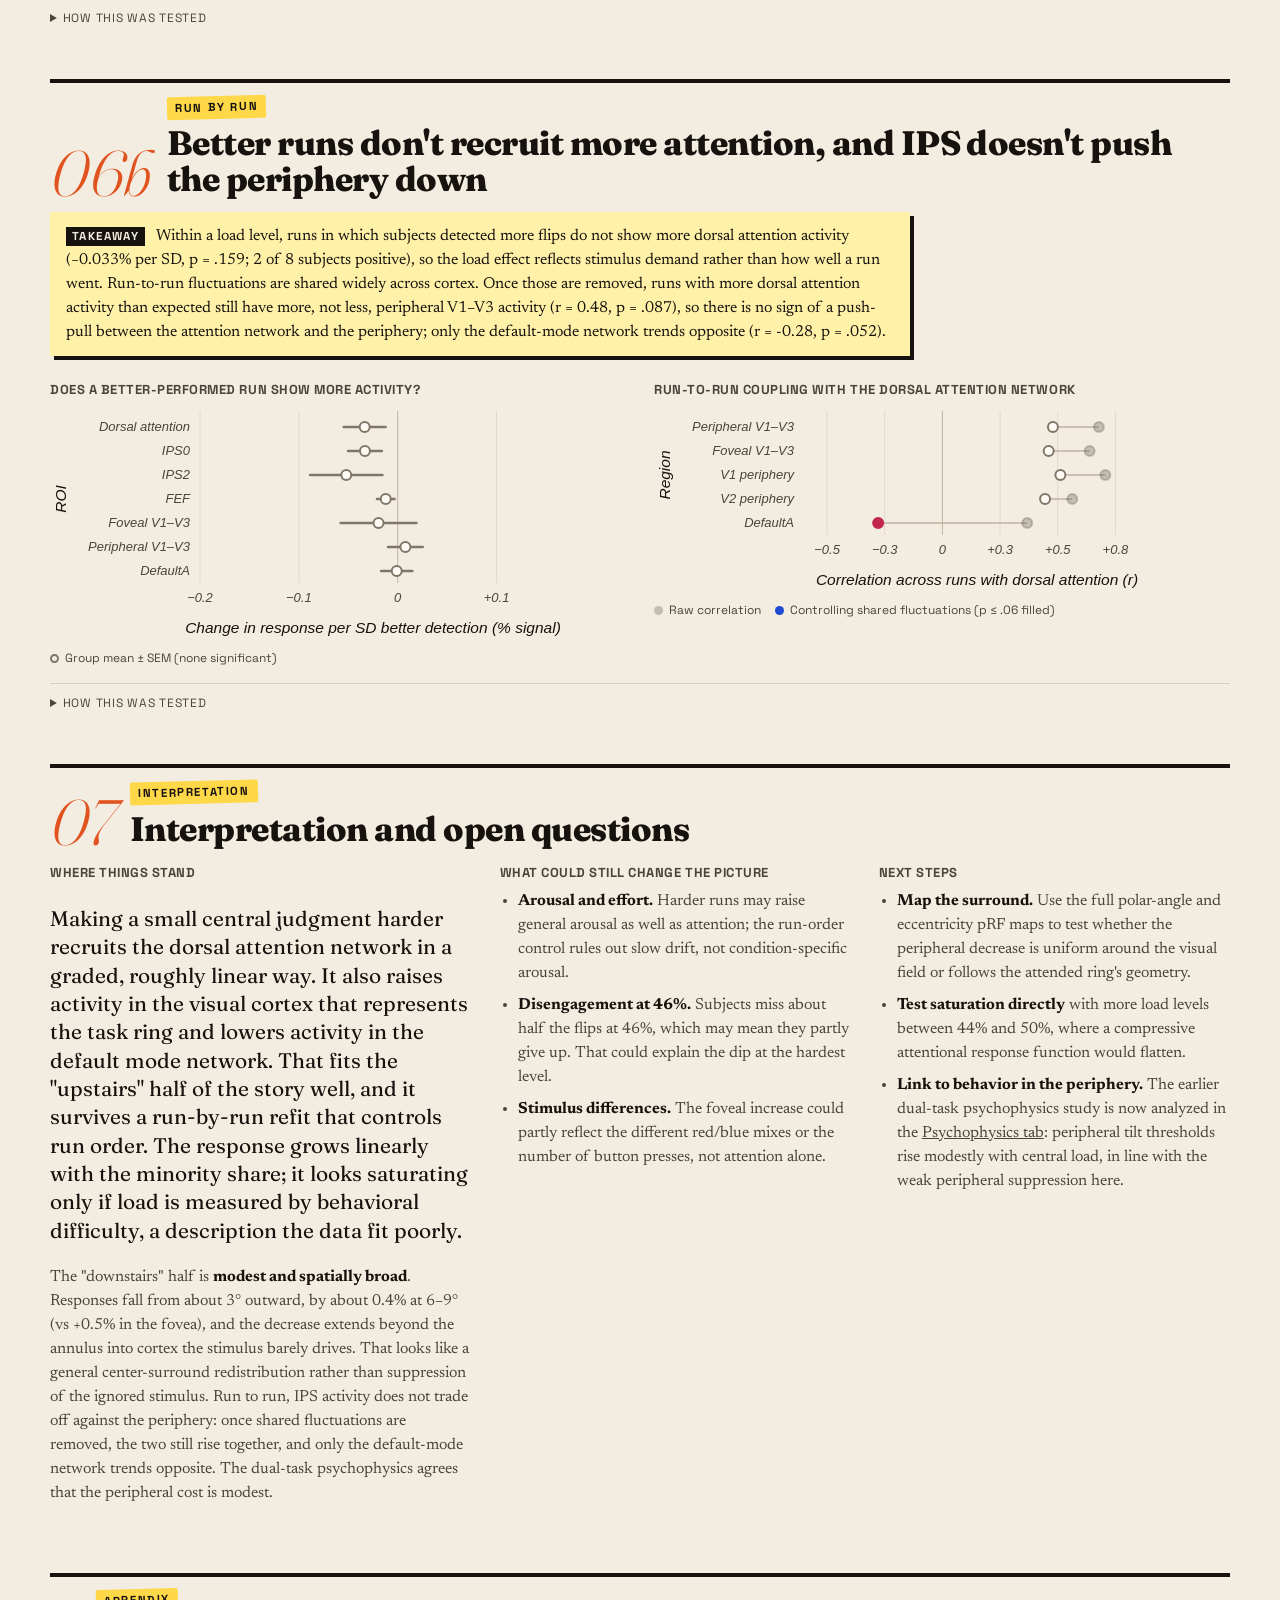
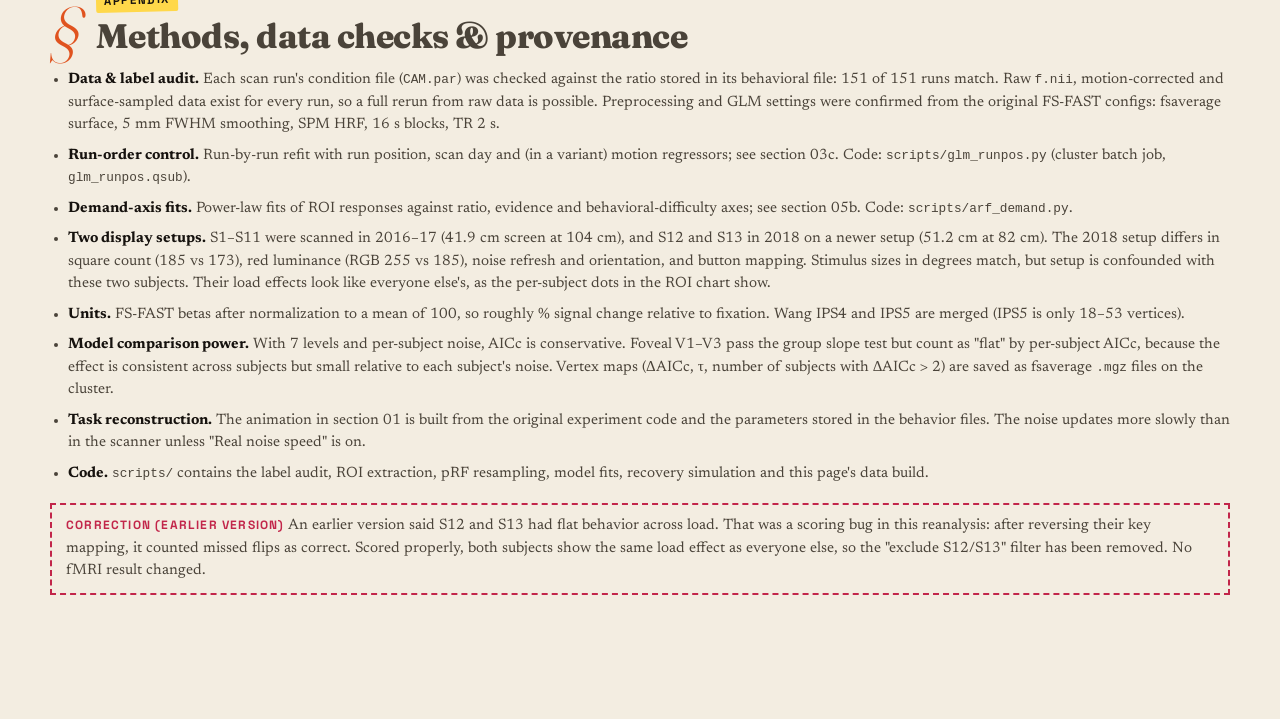
==== commit d90c42d3: "Add Brain maps tab: ROIs and load-effect map on the inflated cortex - scripts/brain_export.py (clust" ====
--- a/dashboard/index.html
+++ b/dashboard/index.html
@@ -20,6 +20,7 @@
     <nav class="study-tabs" aria-label="Studies">
       <a href="index.html" aria-current="page">fMRI<span>central load × attention networks</span></a>
       <a href="psychophysics.html">Psychophysics<span>dual task: central load × peripheral tilt</span></a>
+      <a href="maps.html">Brain maps<span>ROIs and load effects on the inflated cortex</span></a>
     </nav>
     <h1 class="wordmark"><span class="up">Upstairs</span><span class="slash">/</span><span class="down">Downstairs</span></h1>
     <div class="mast-row">
@@ -194,7 +195,7 @@
       </div>
     </div>
     <details class="method"><summary>How this was tested</summary>
-      <p>The same slope test was run for every ROI in each atlas, with FDR correction within each atlas. A filled dot means q &lt; .05; small dots are individual subjects. Click a row to plot its curve on the right.</p>
+      <p>To see where every ROI sits on the cortex, open the <a href="maps.html">Brain maps</a> tab. The same slope test was run for every ROI in each atlas, with FDR correction within each atlas. A filled dot means q &lt; .05; small dots are individual subjects. Click a row to plot its curve on the right.</p>
       <div id="forestTable"></div>
     </details>
   </section>
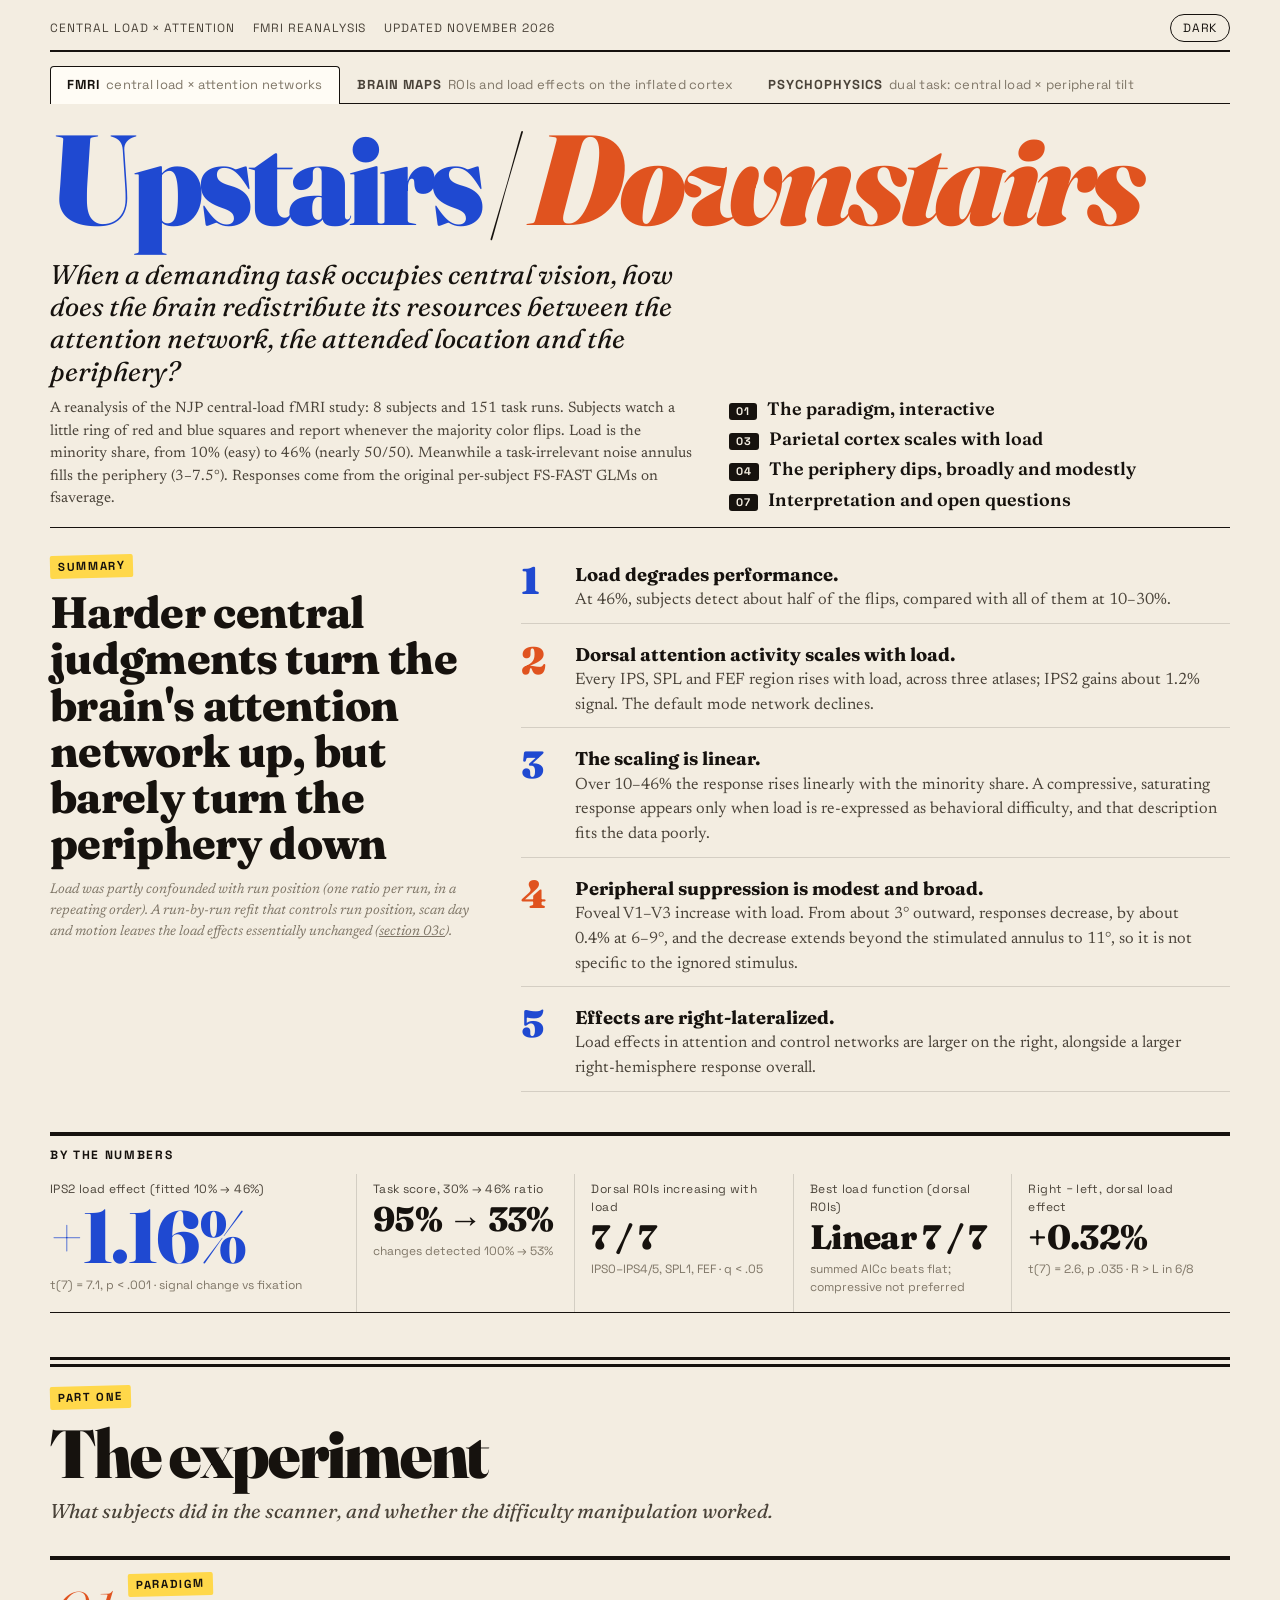
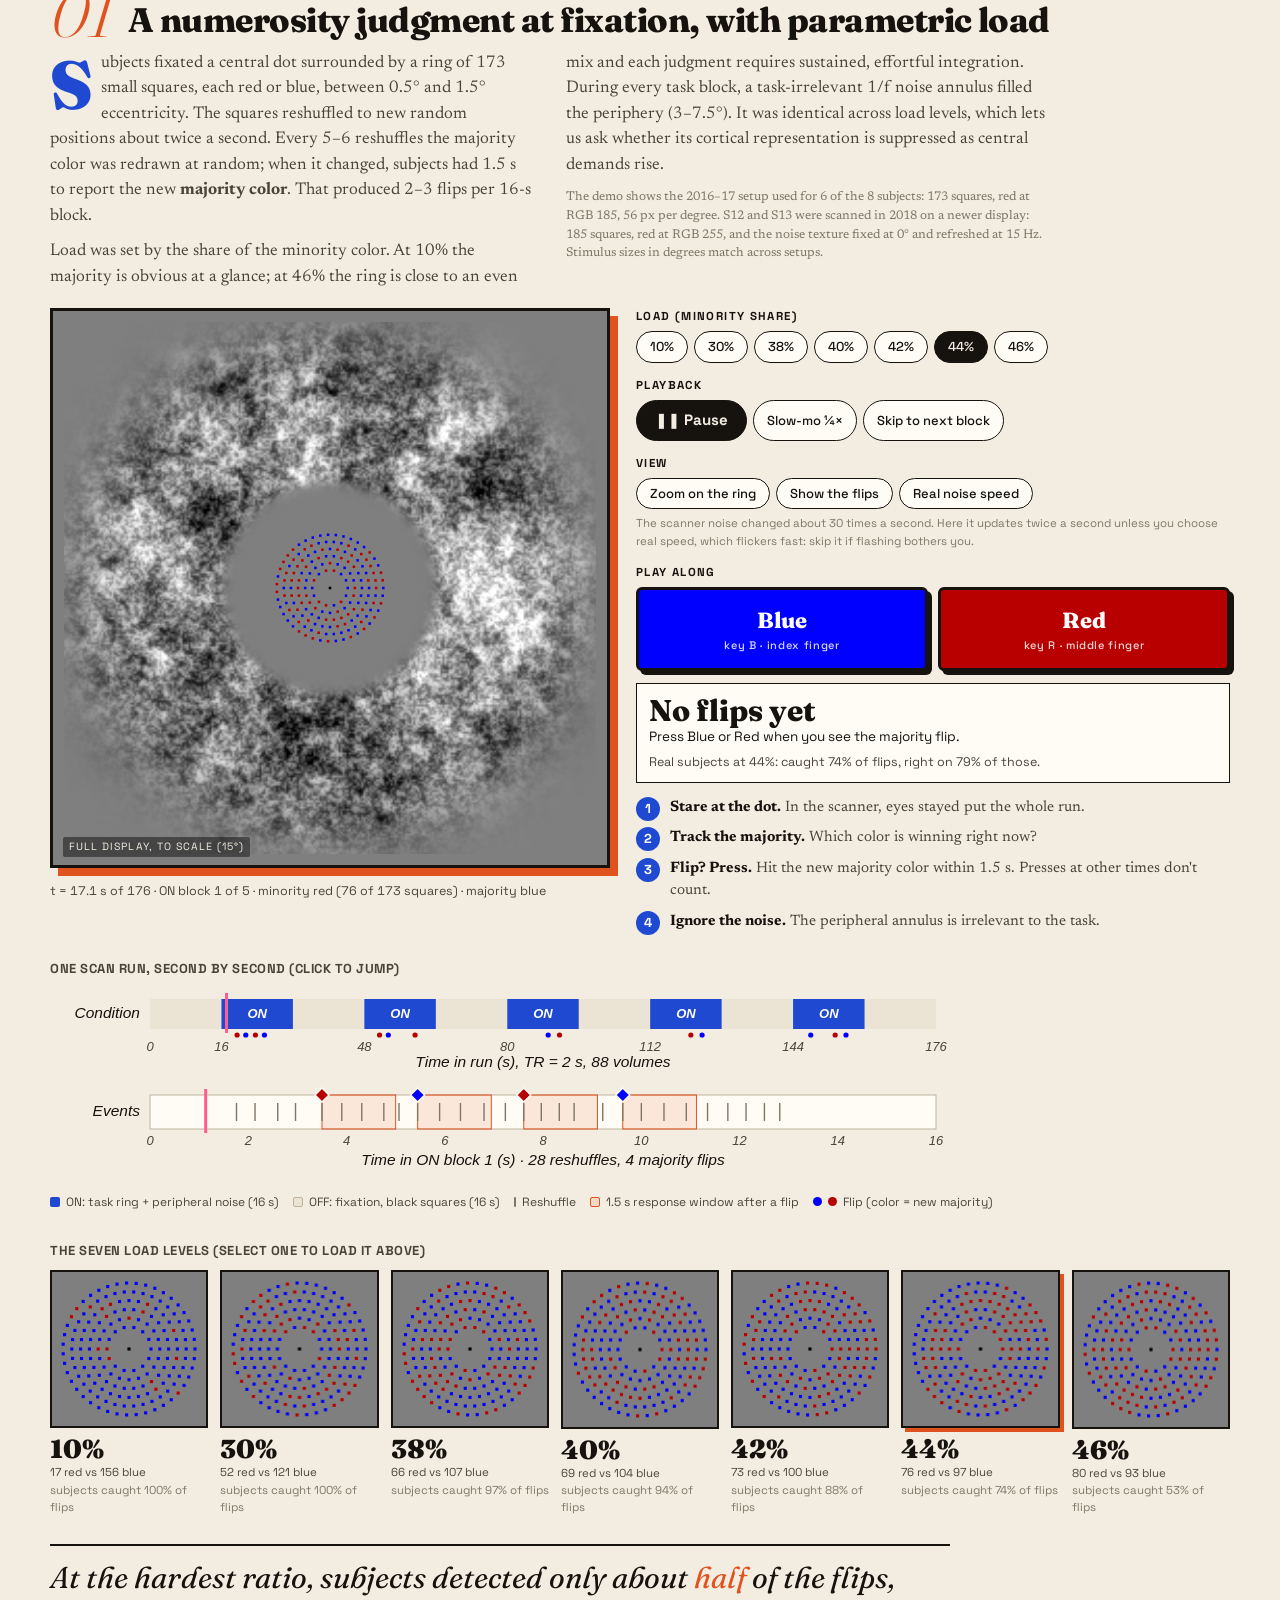
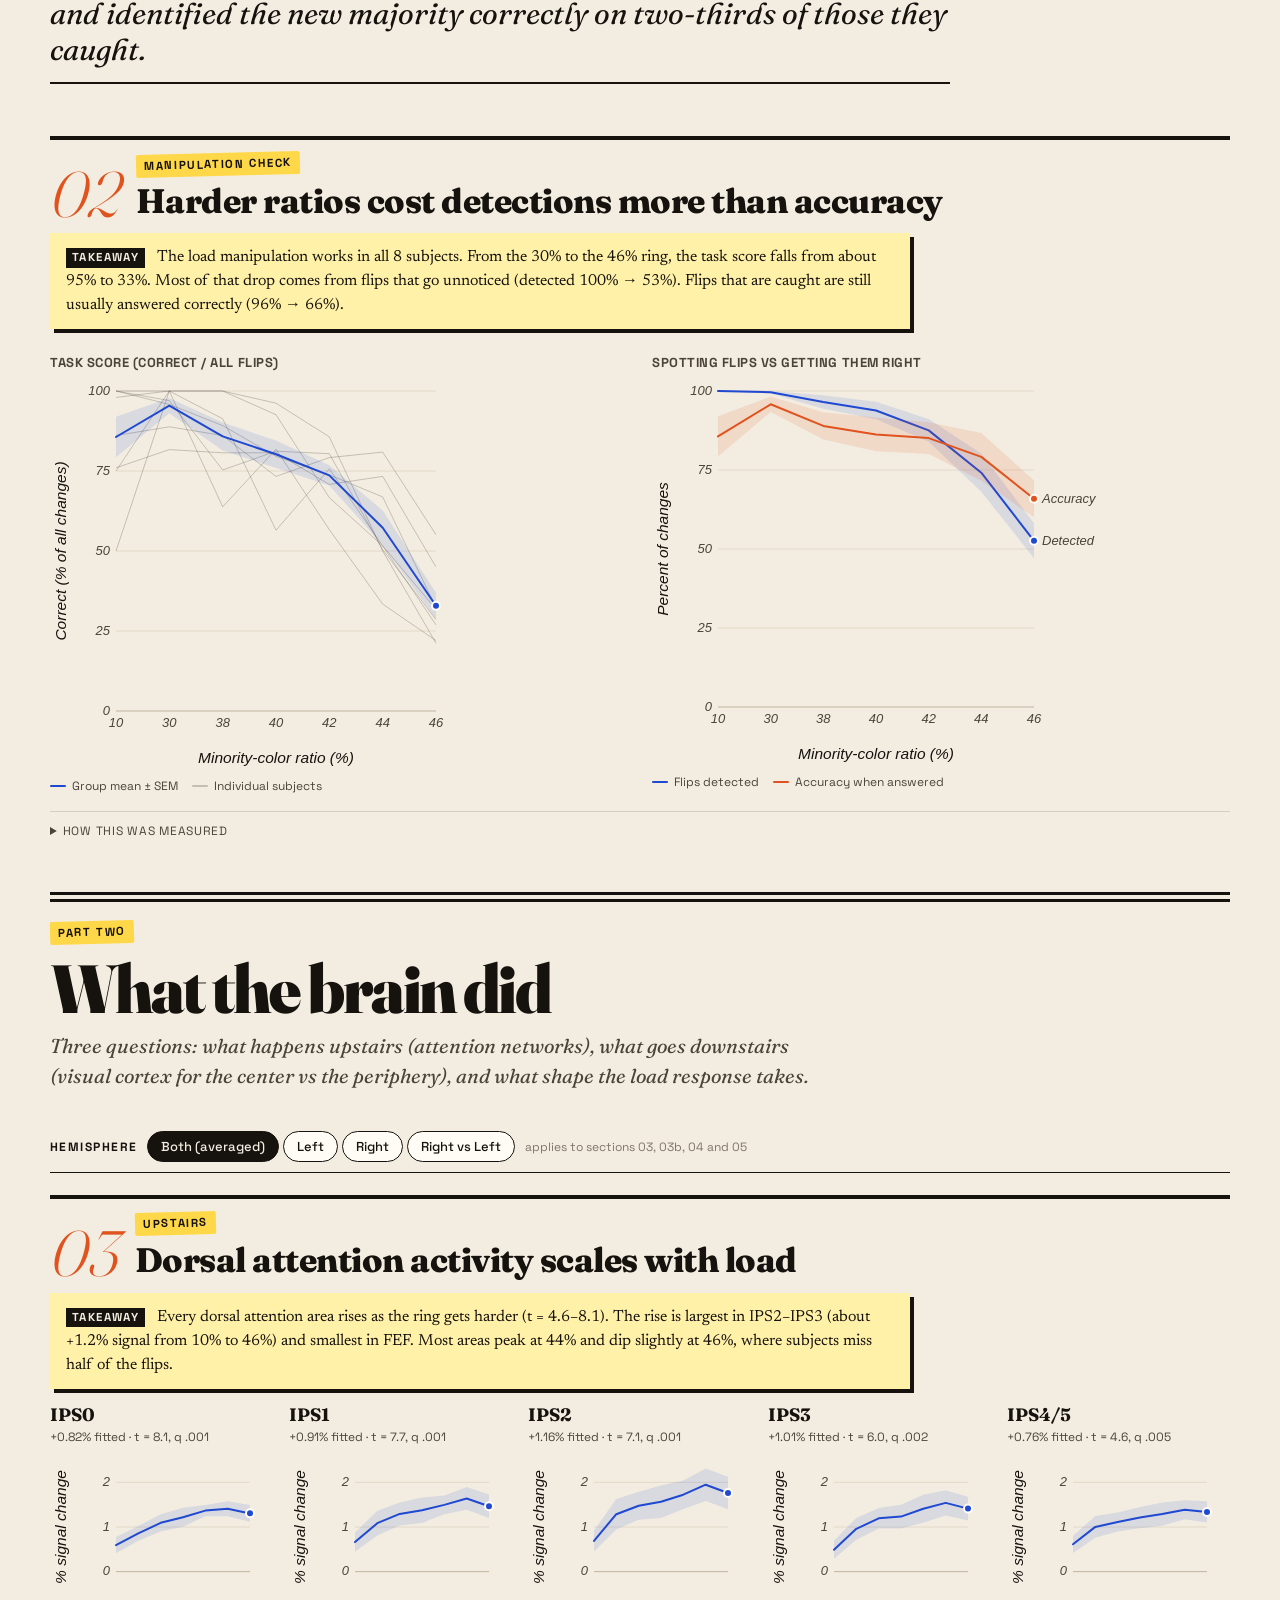
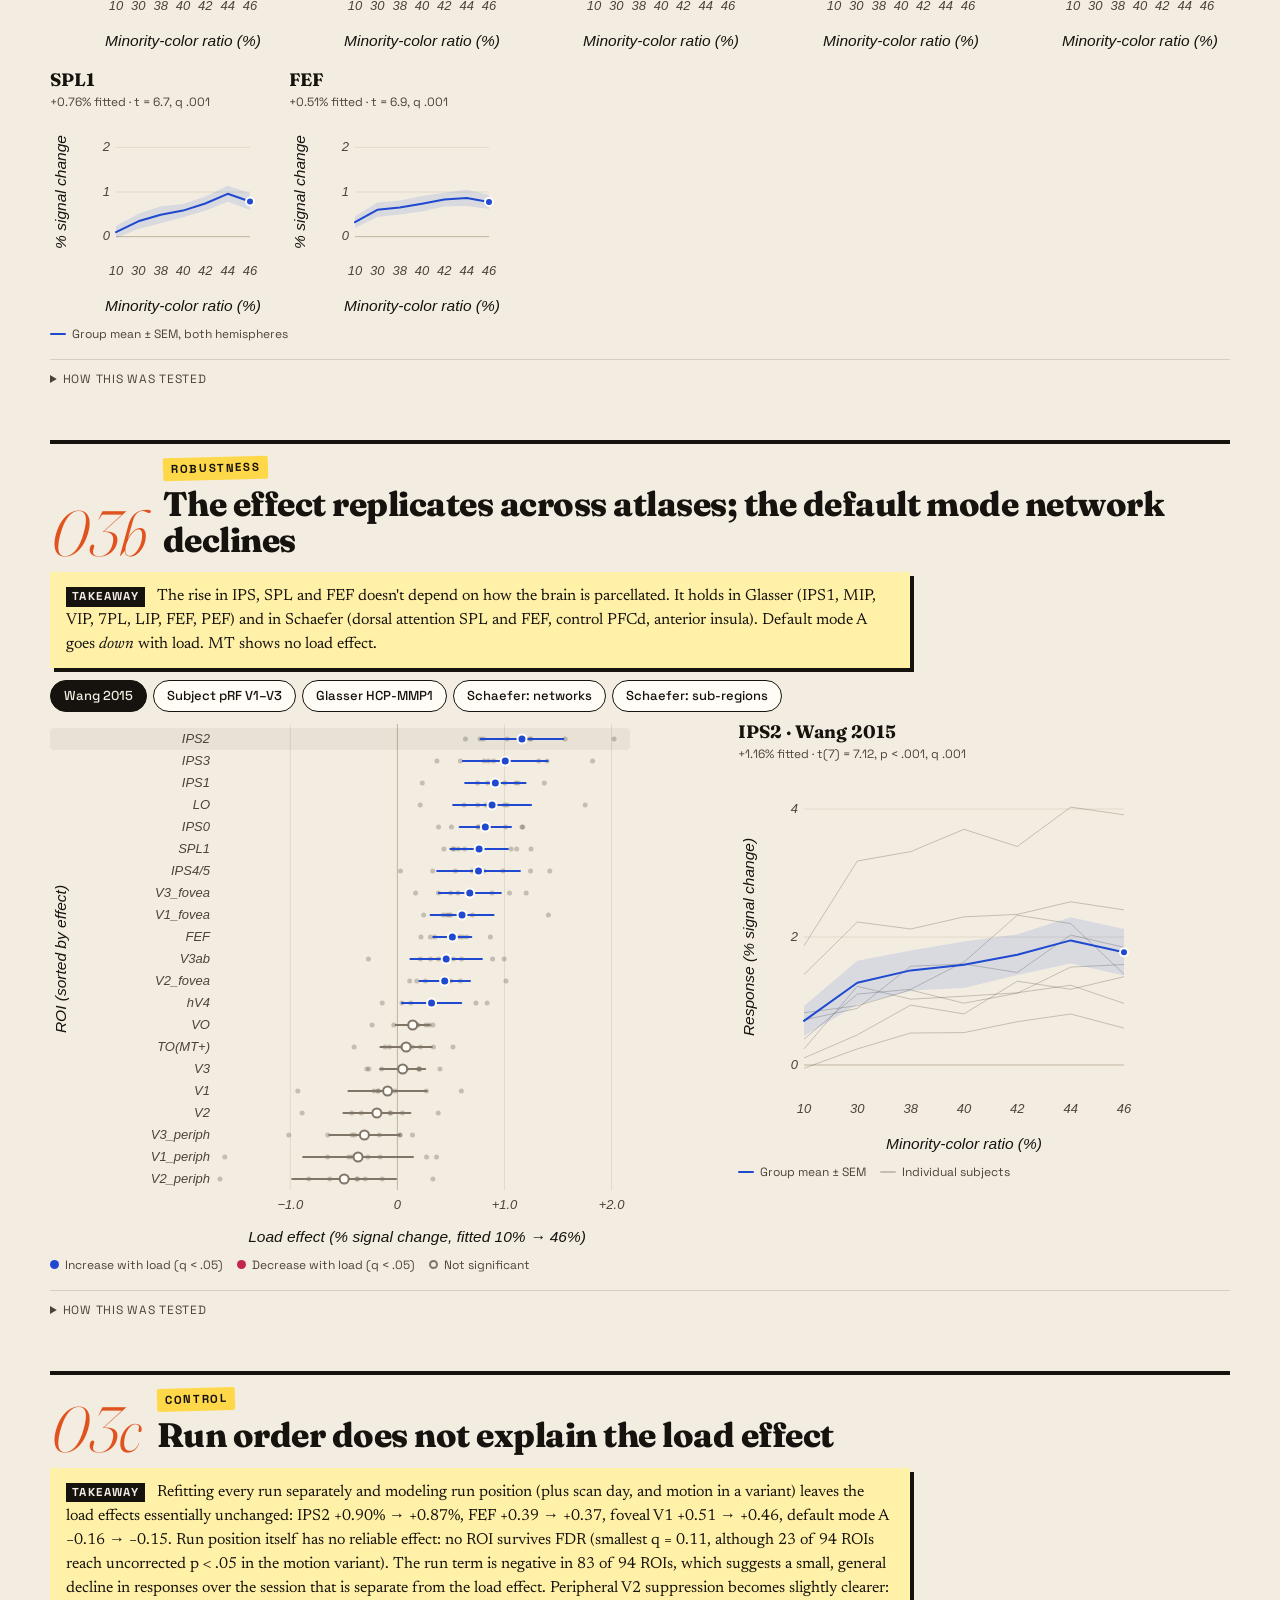
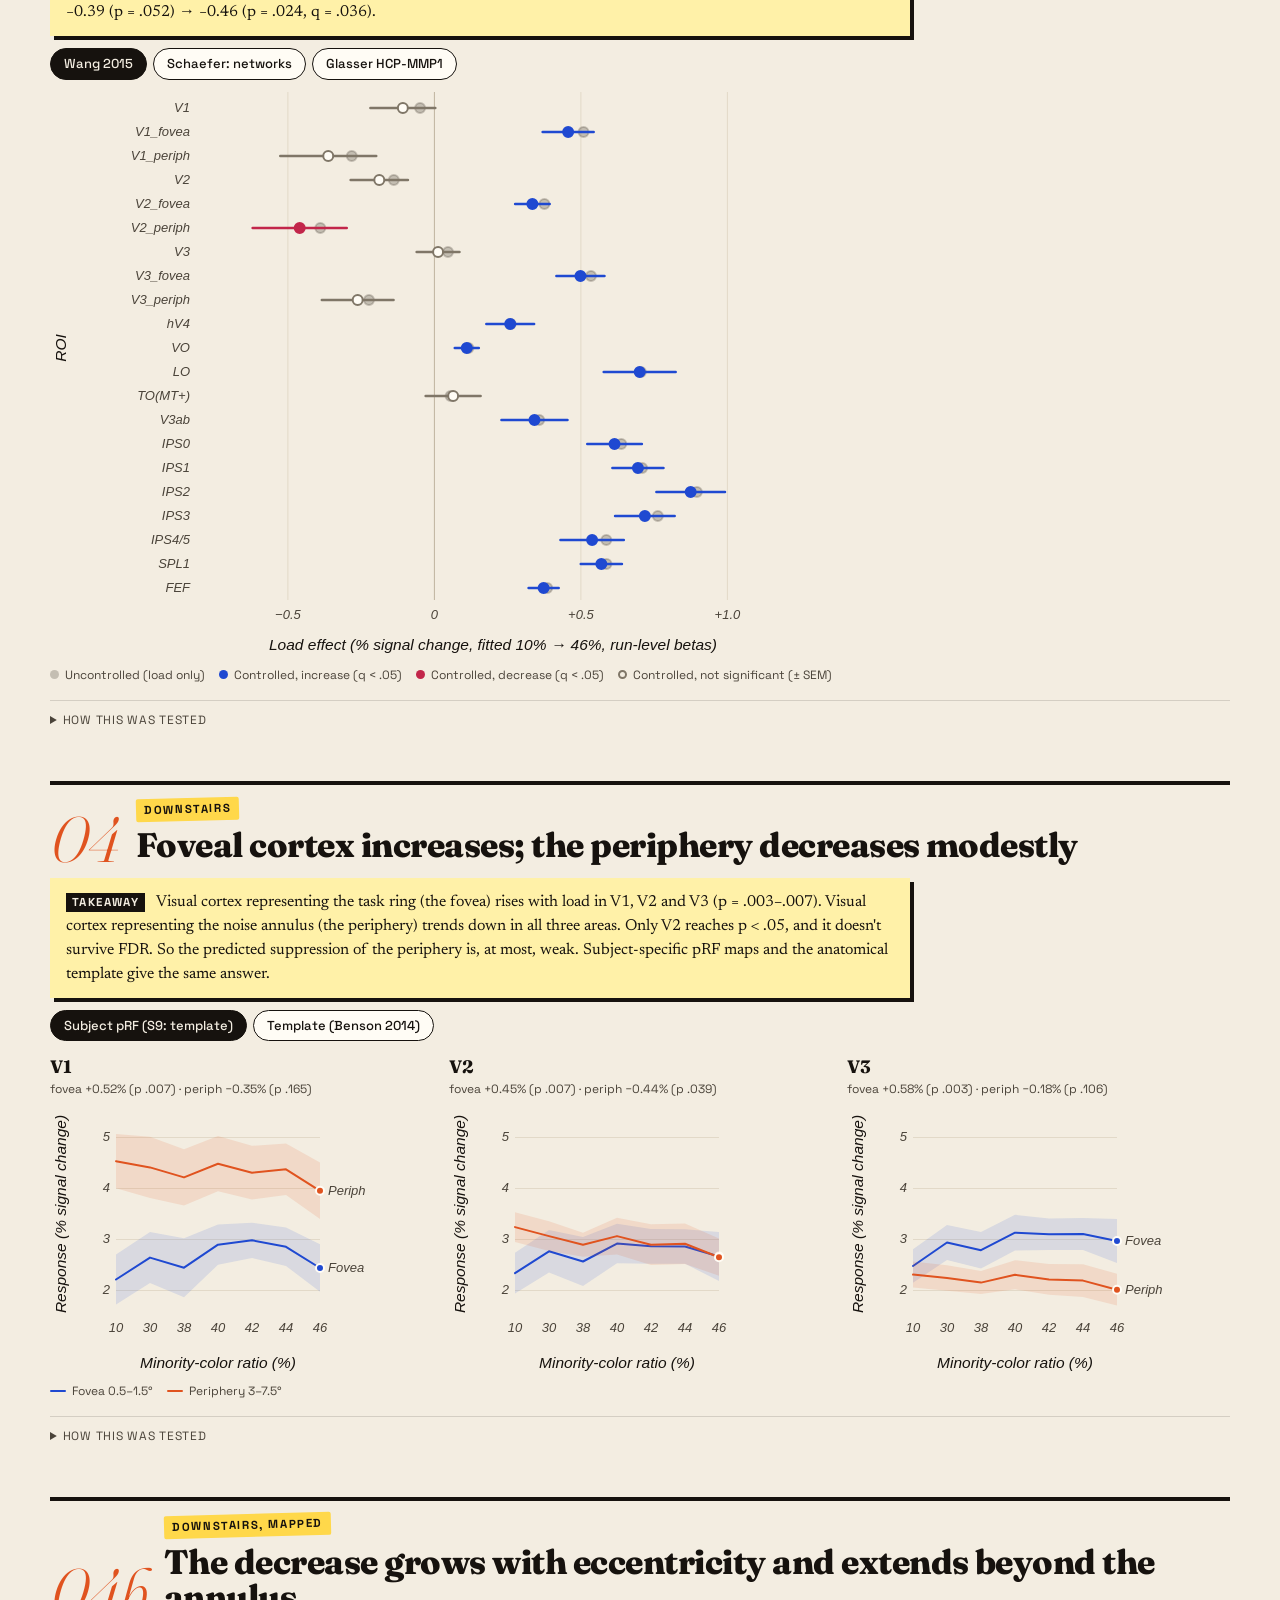
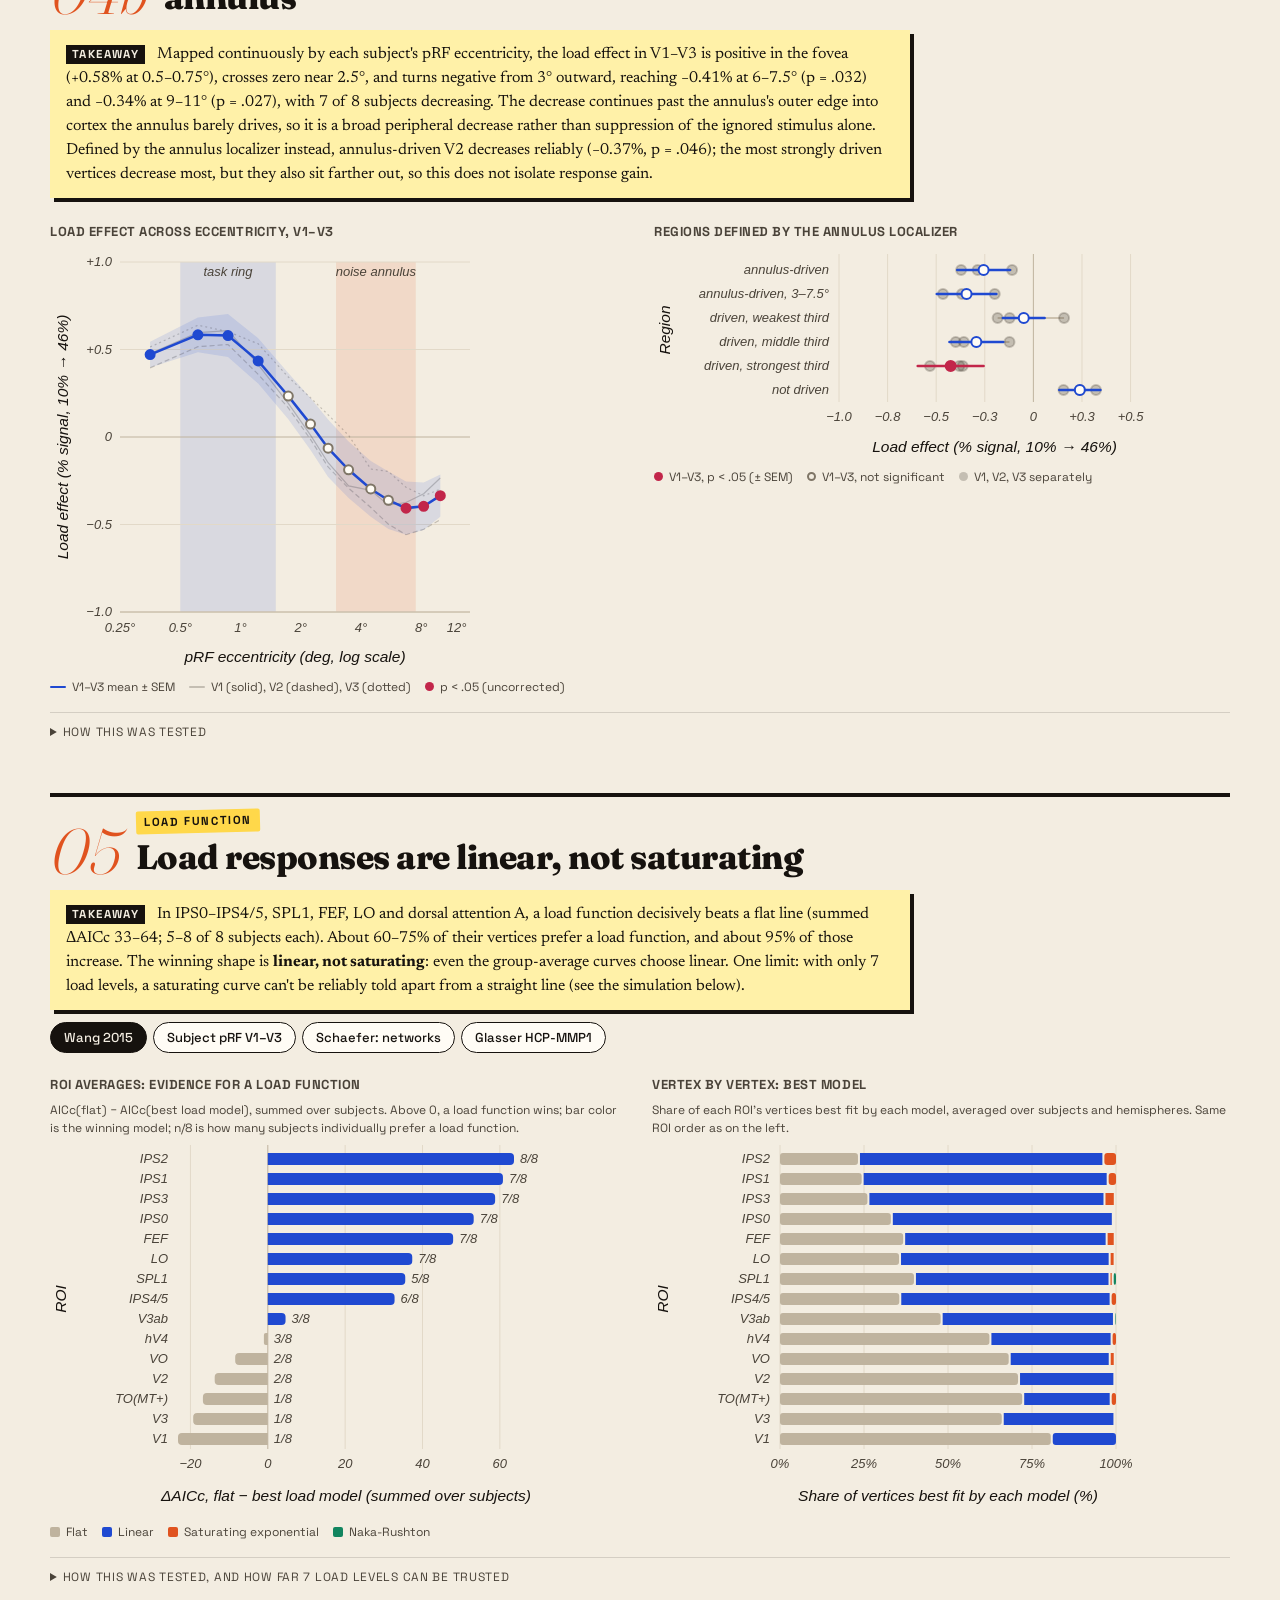
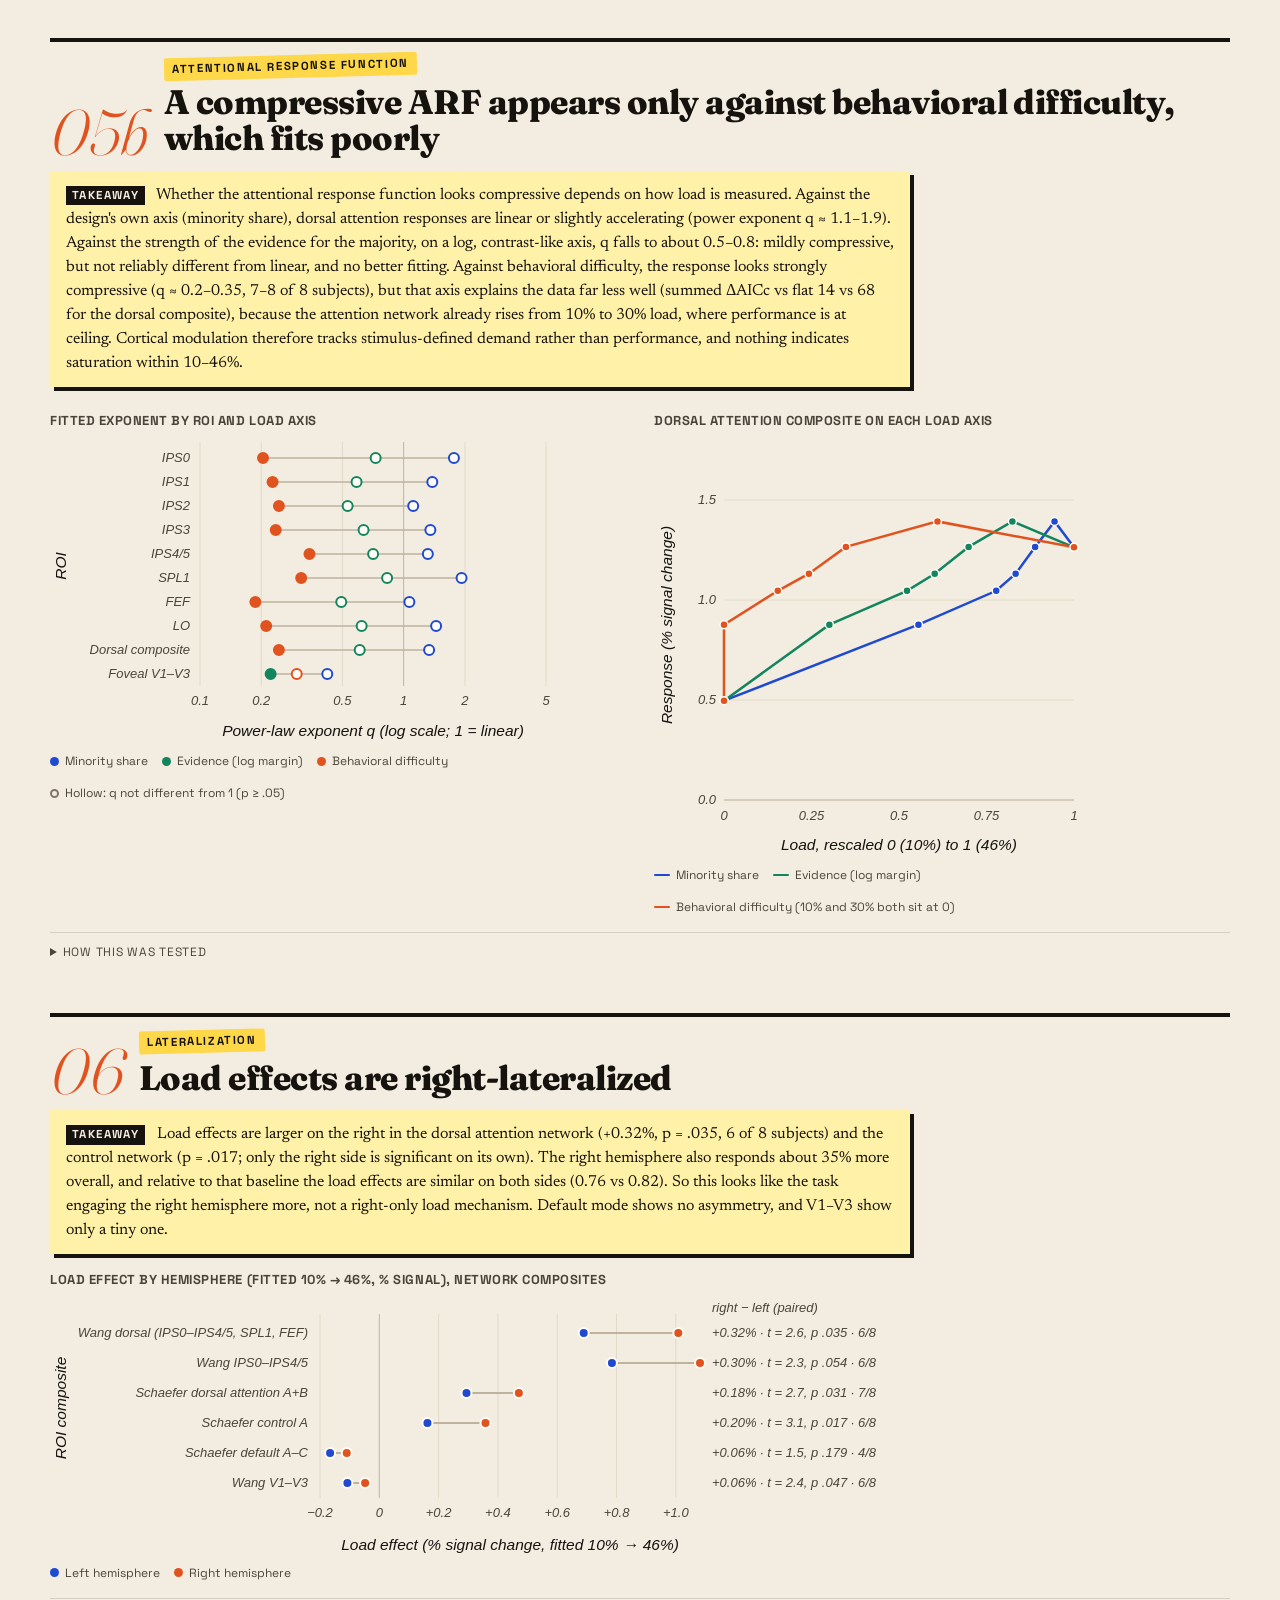
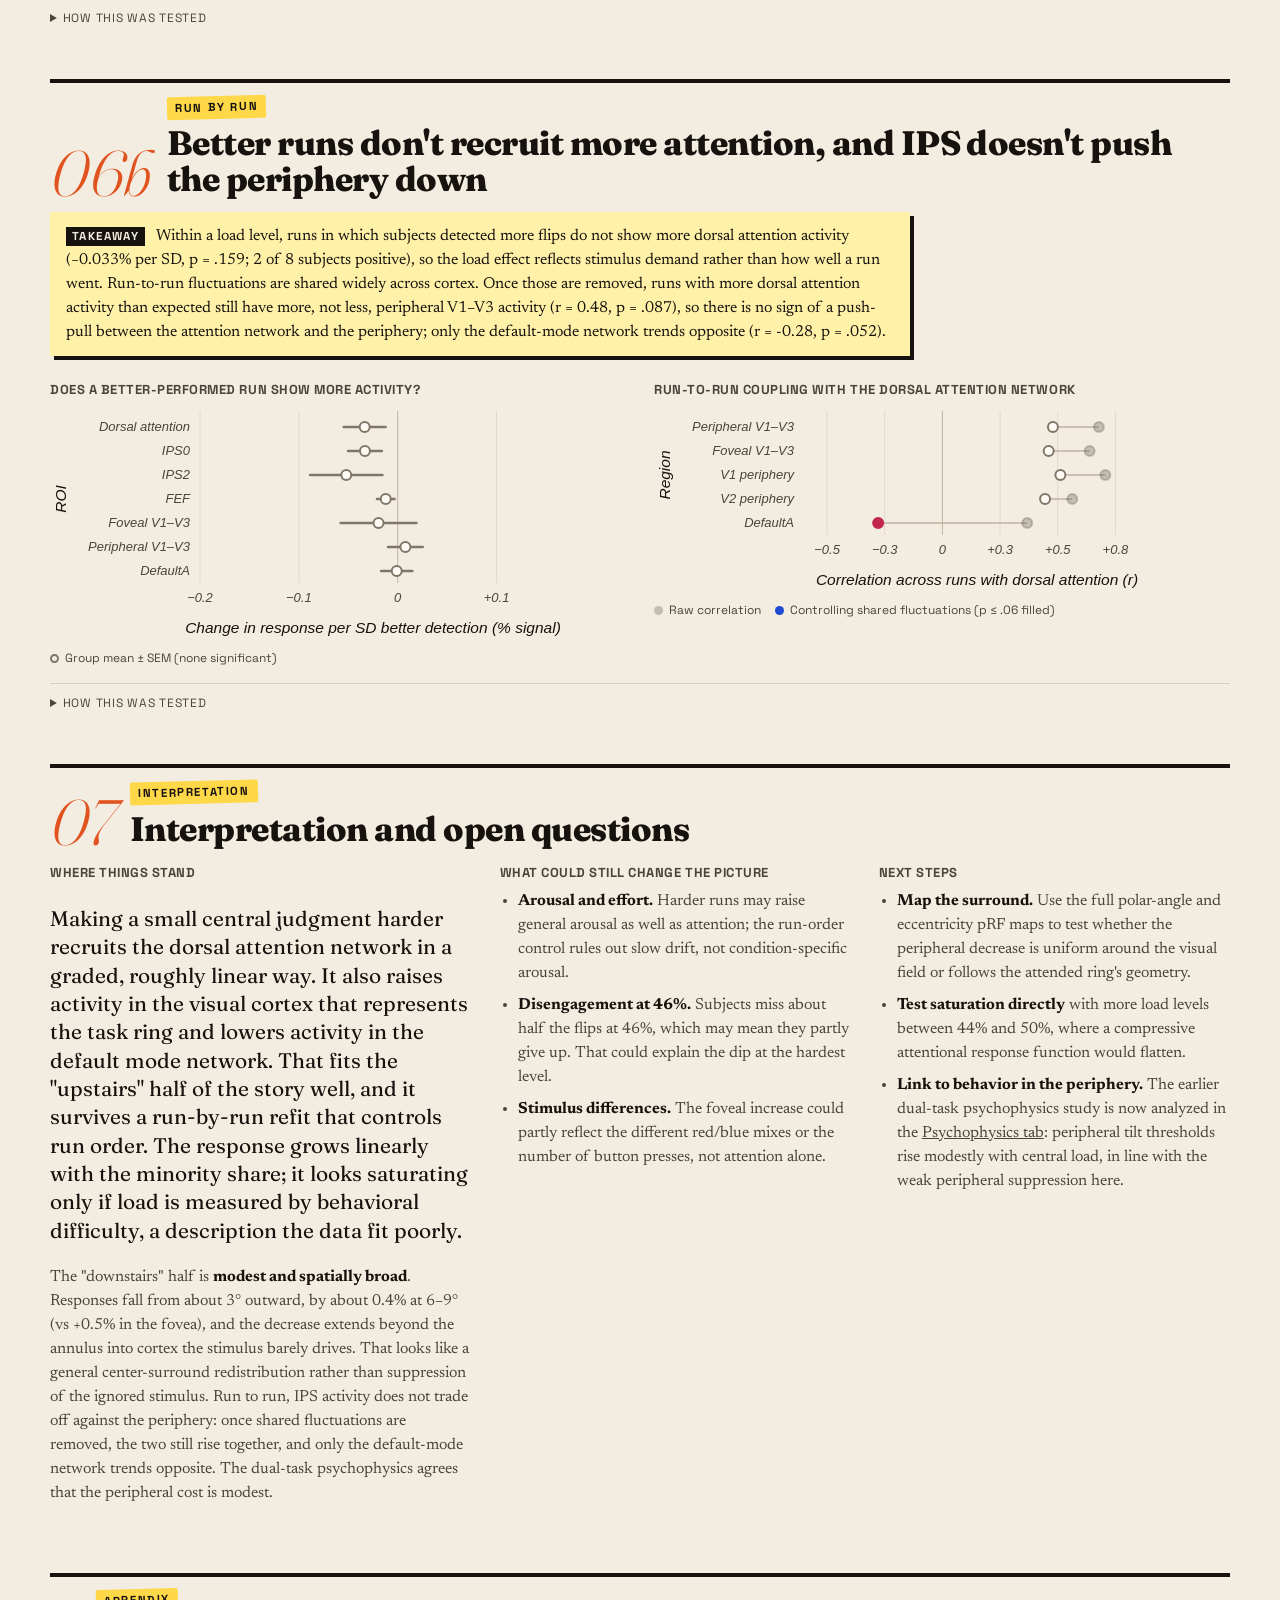
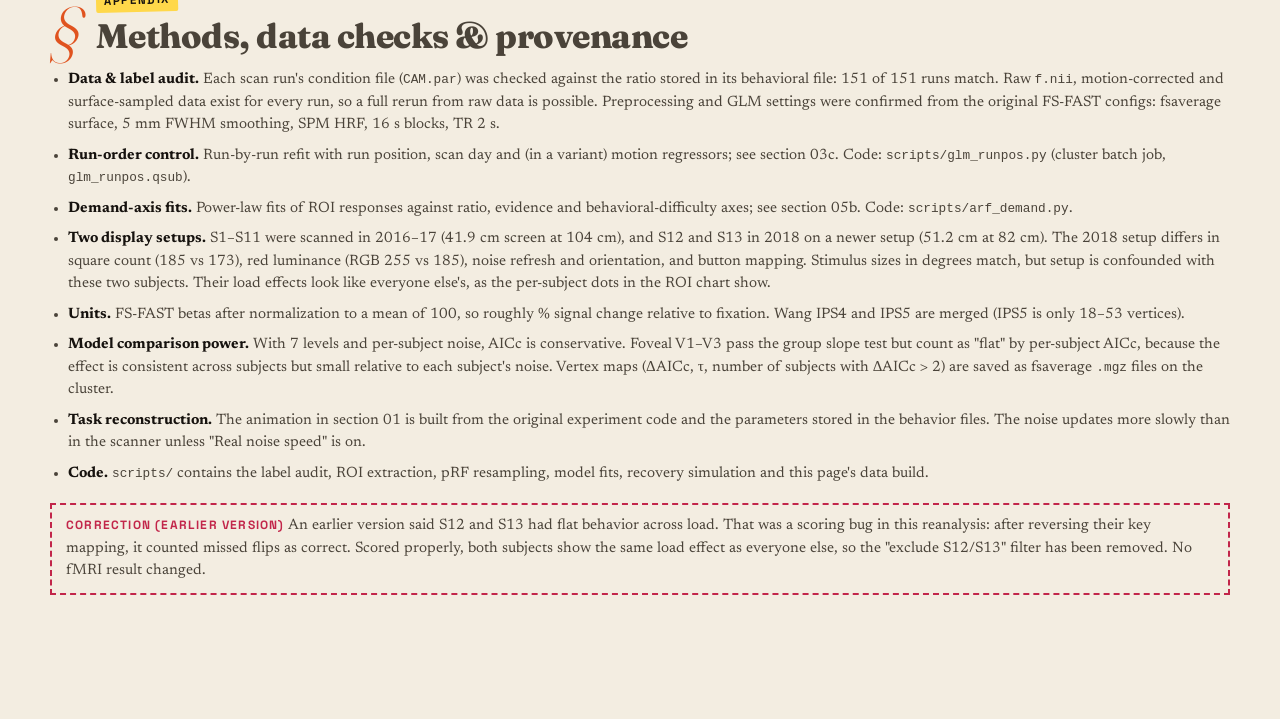
==== commit 3265f673: "Brain maps: whole-brain slice viewer; tabs ordered fMRI, Brain maps, Psychophysics - scripts/vol_exp" ====
--- a/dashboard/index.html
+++ b/dashboard/index.html
@@ -19,8 +19,8 @@
     </div>
     <nav class="study-tabs" aria-label="Studies">
       <a href="index.html" aria-current="page">fMRI<span>central load × attention networks</span></a>
+      <a href="maps.html">Brain maps<span>ROIs and load effects on the inflated cortex</span></a>
       <a href="psychophysics.html">Psychophysics<span>dual task: central load × peripheral tilt</span></a>
-      <a href="maps.html">Brain maps<span>ROIs and load effects on the inflated cortex</span></a>
     </nav>
     <h1 class="wordmark"><span class="up">Upstairs</span><span class="slash">/</span><span class="down">Downstairs</span></h1>
     <div class="mast-row">
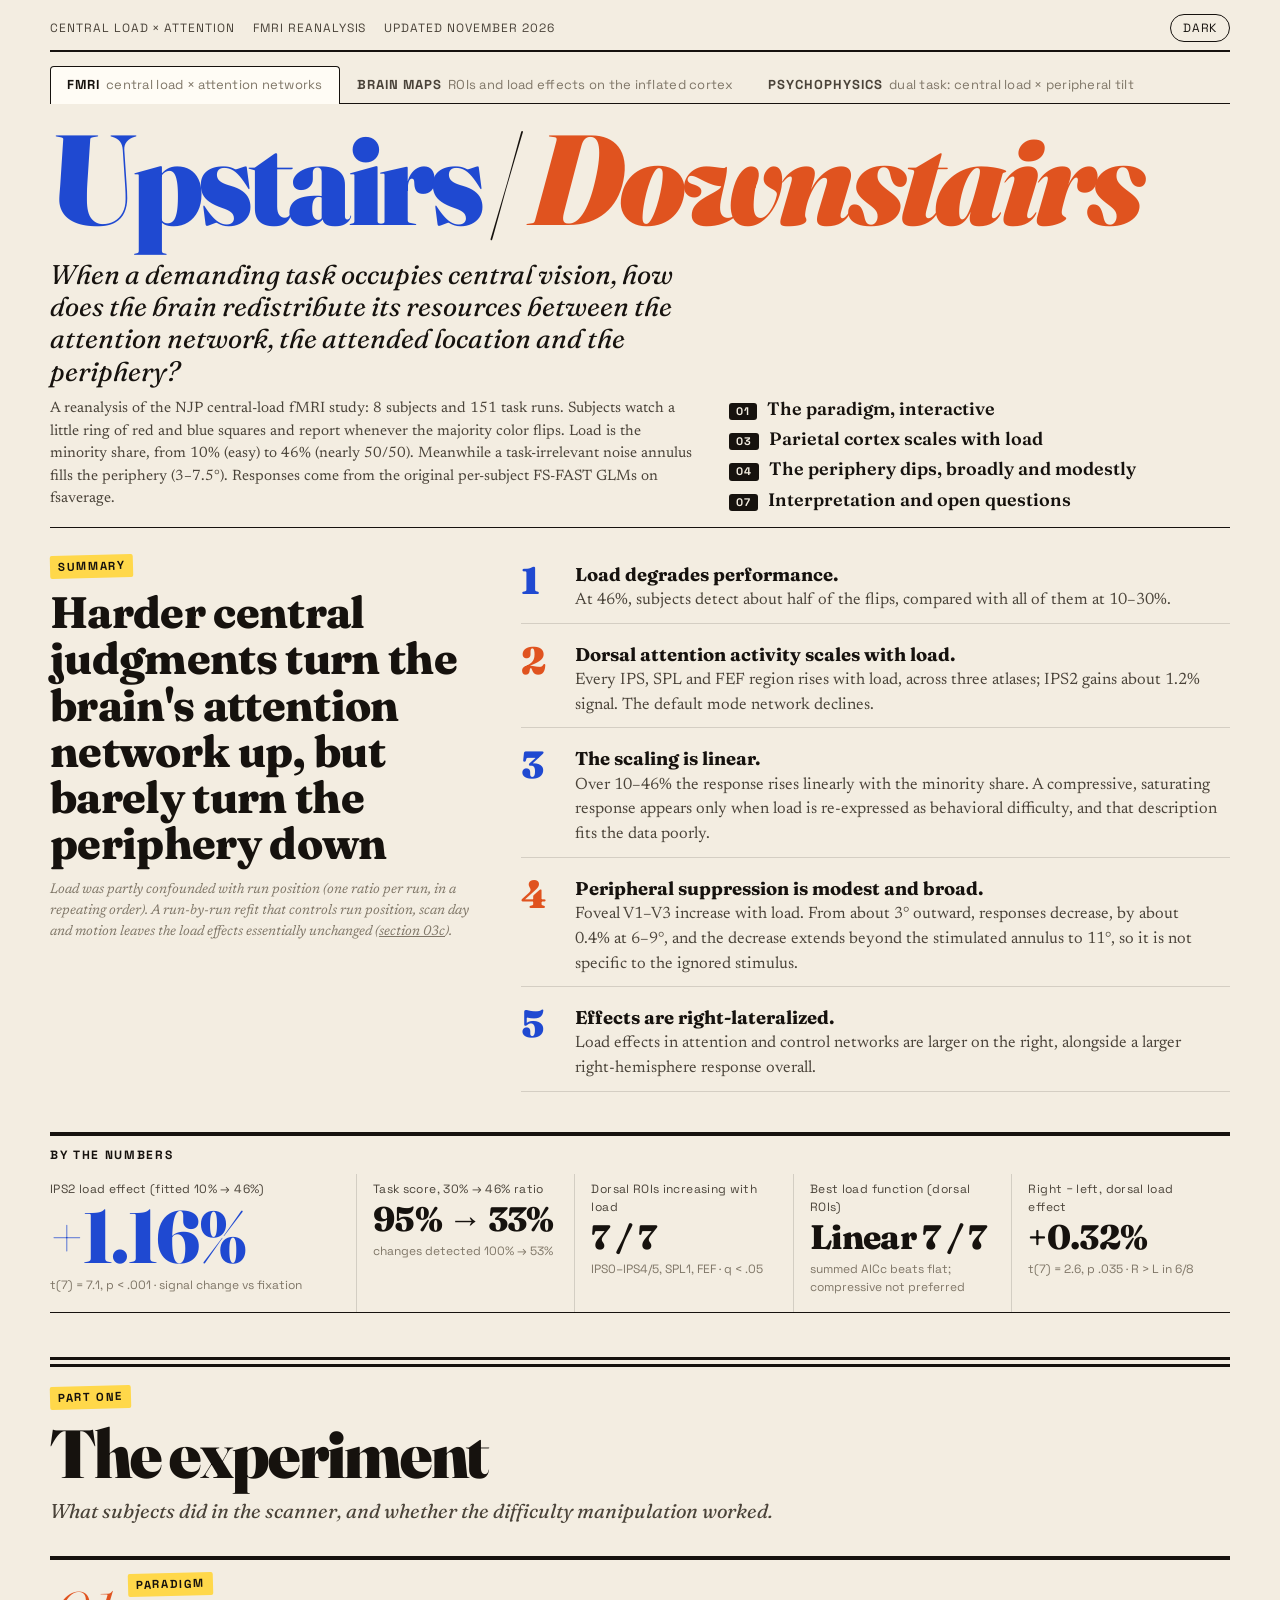
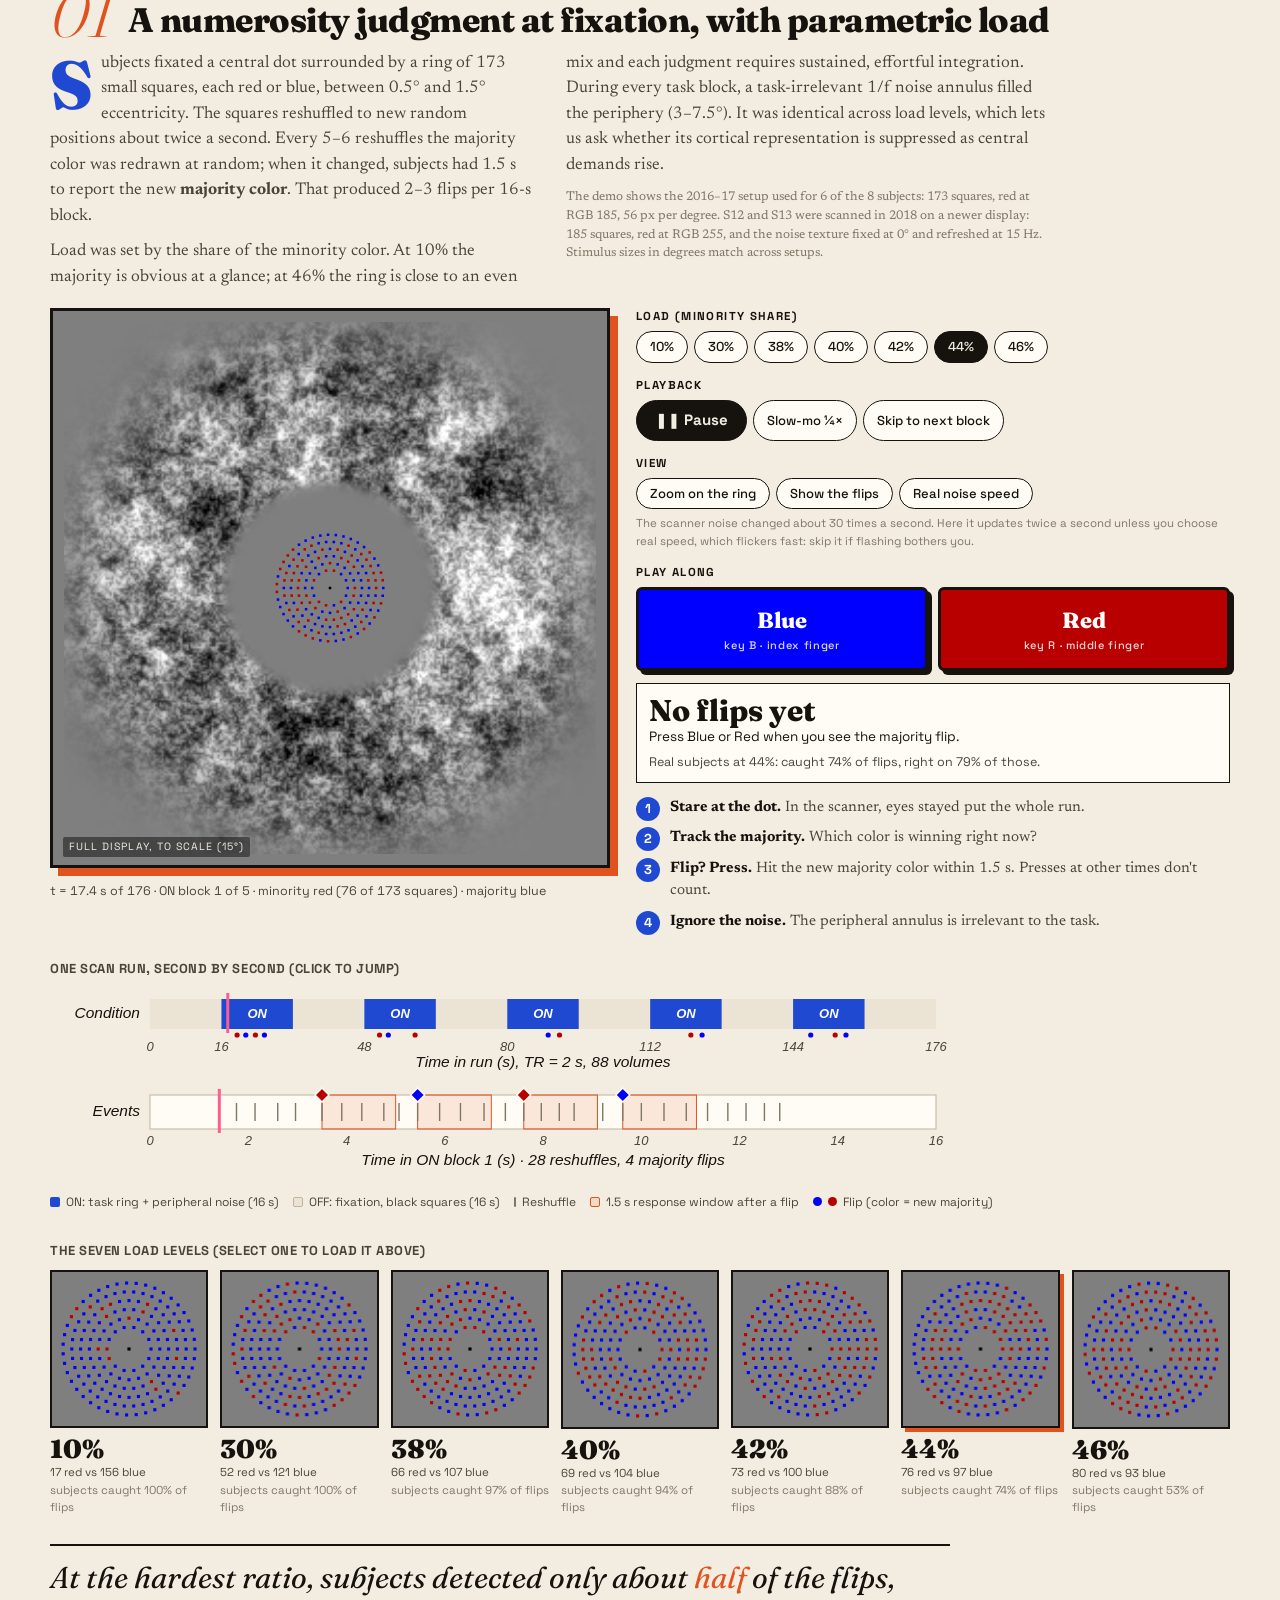
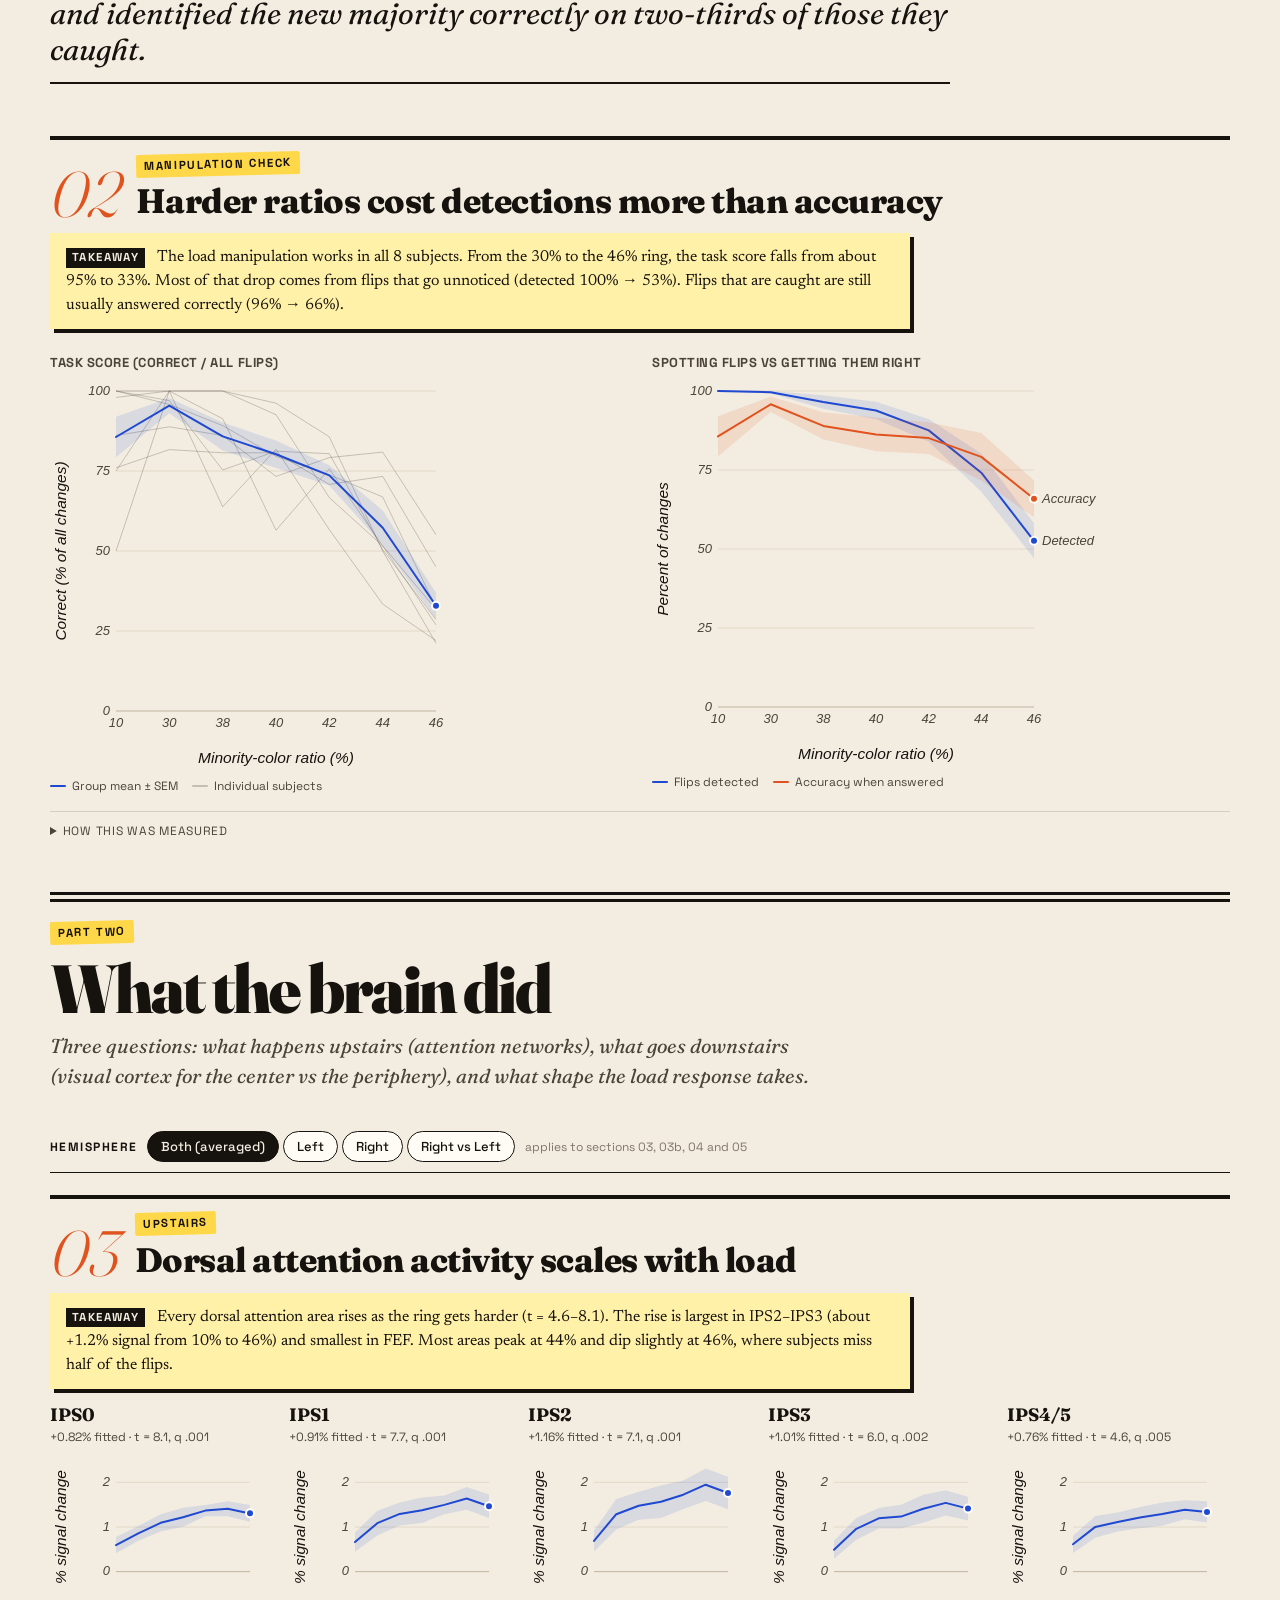
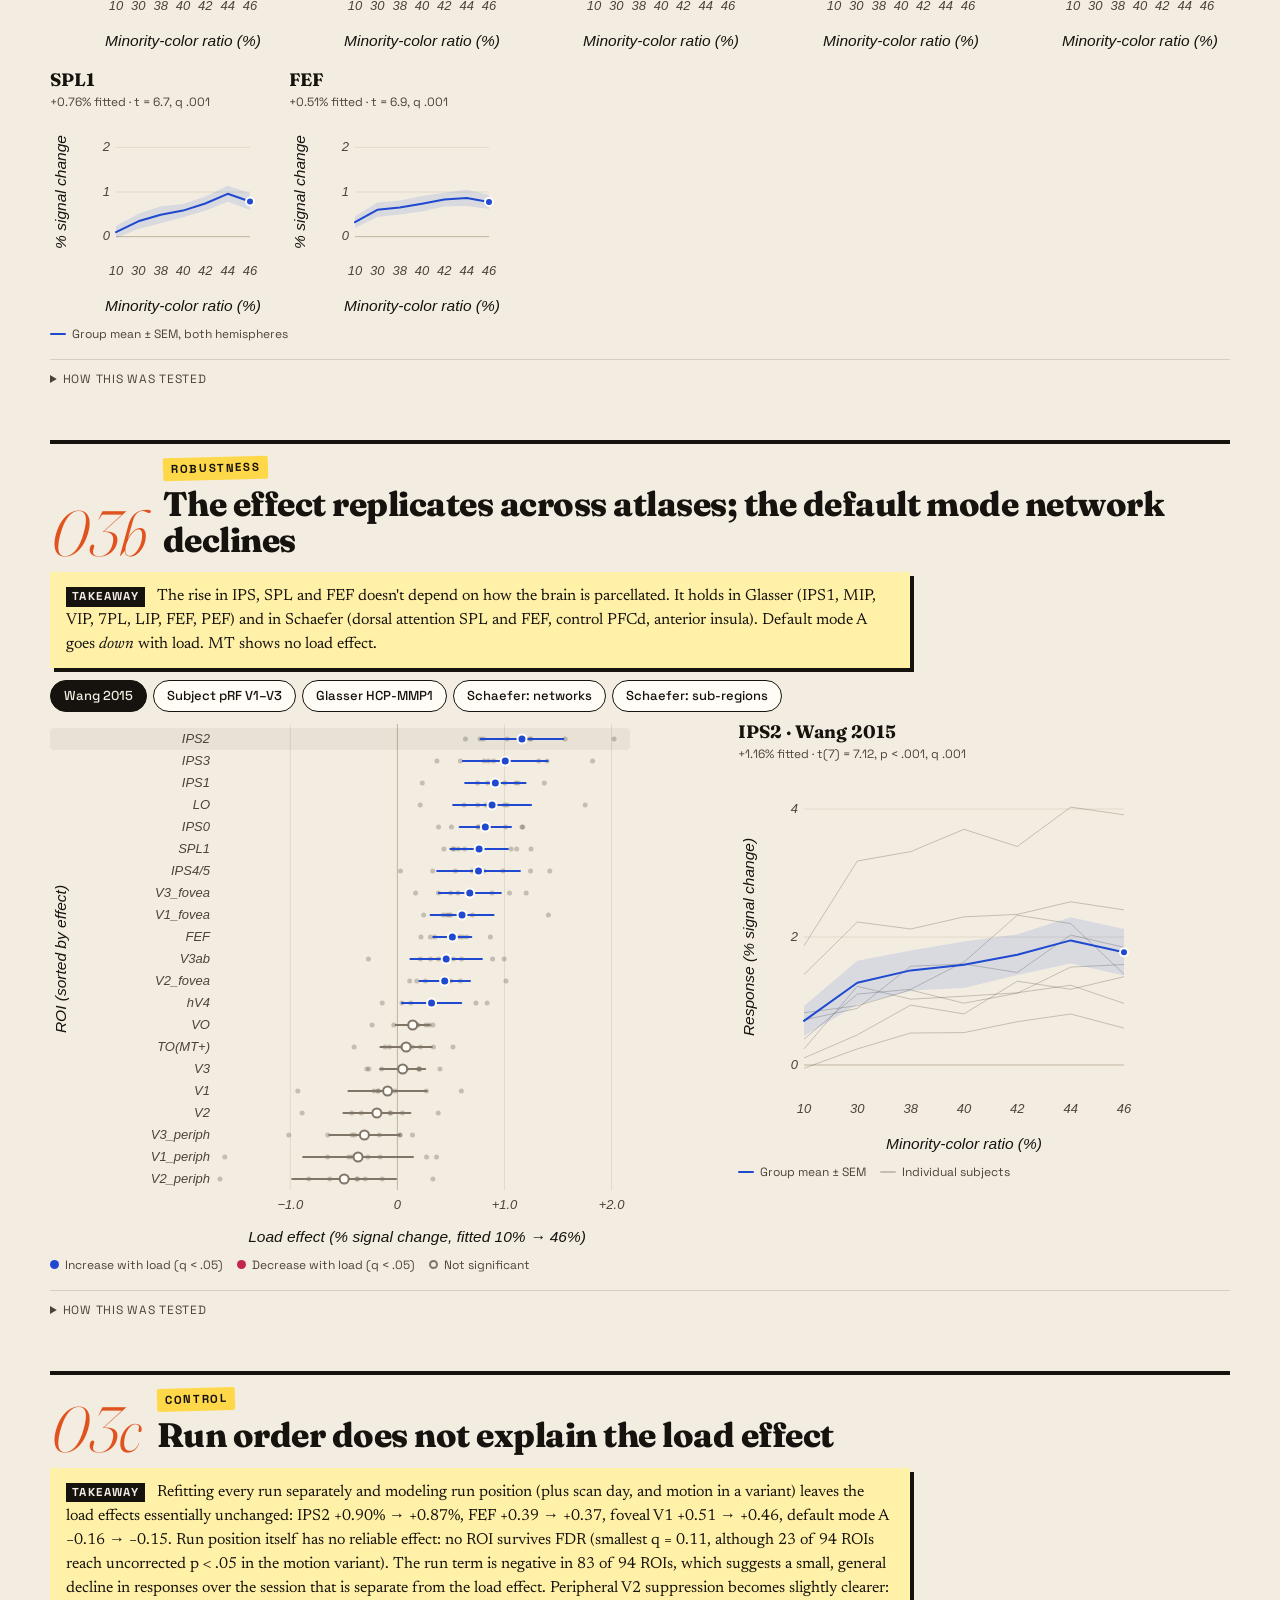
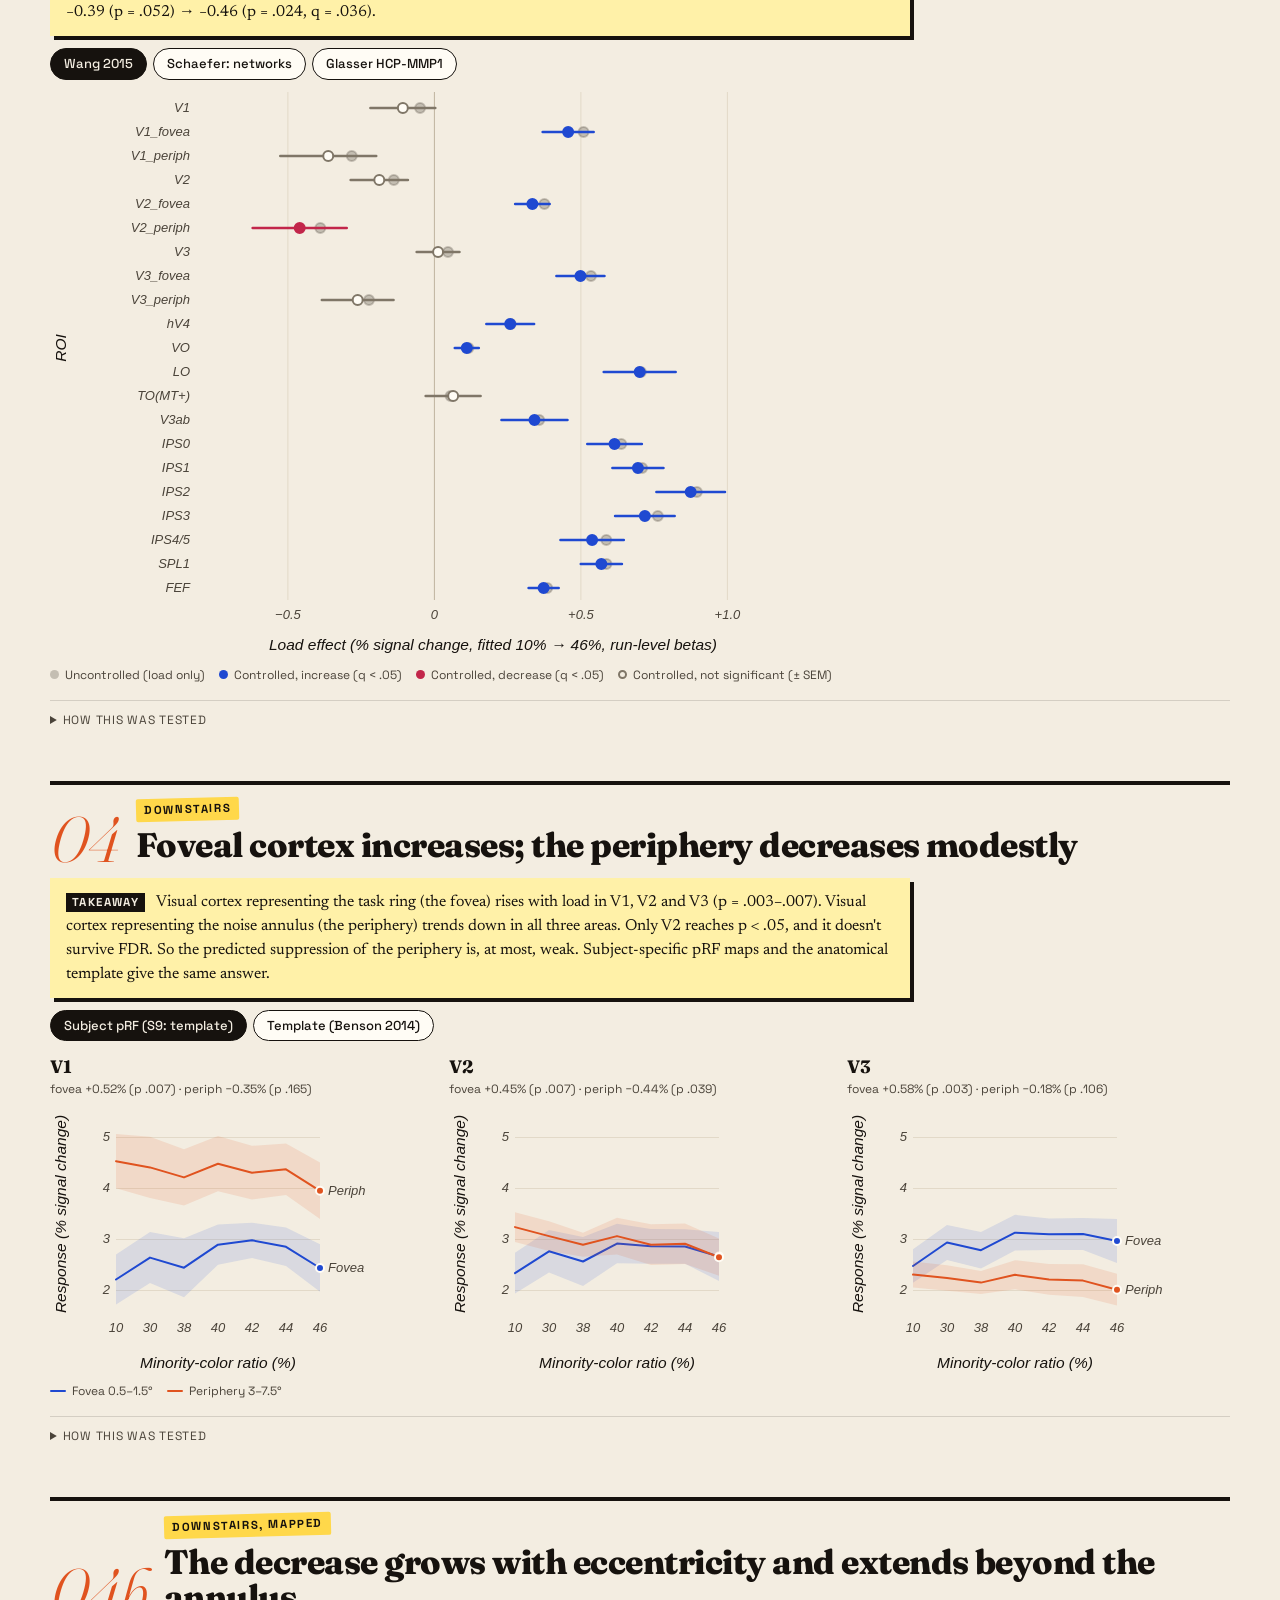
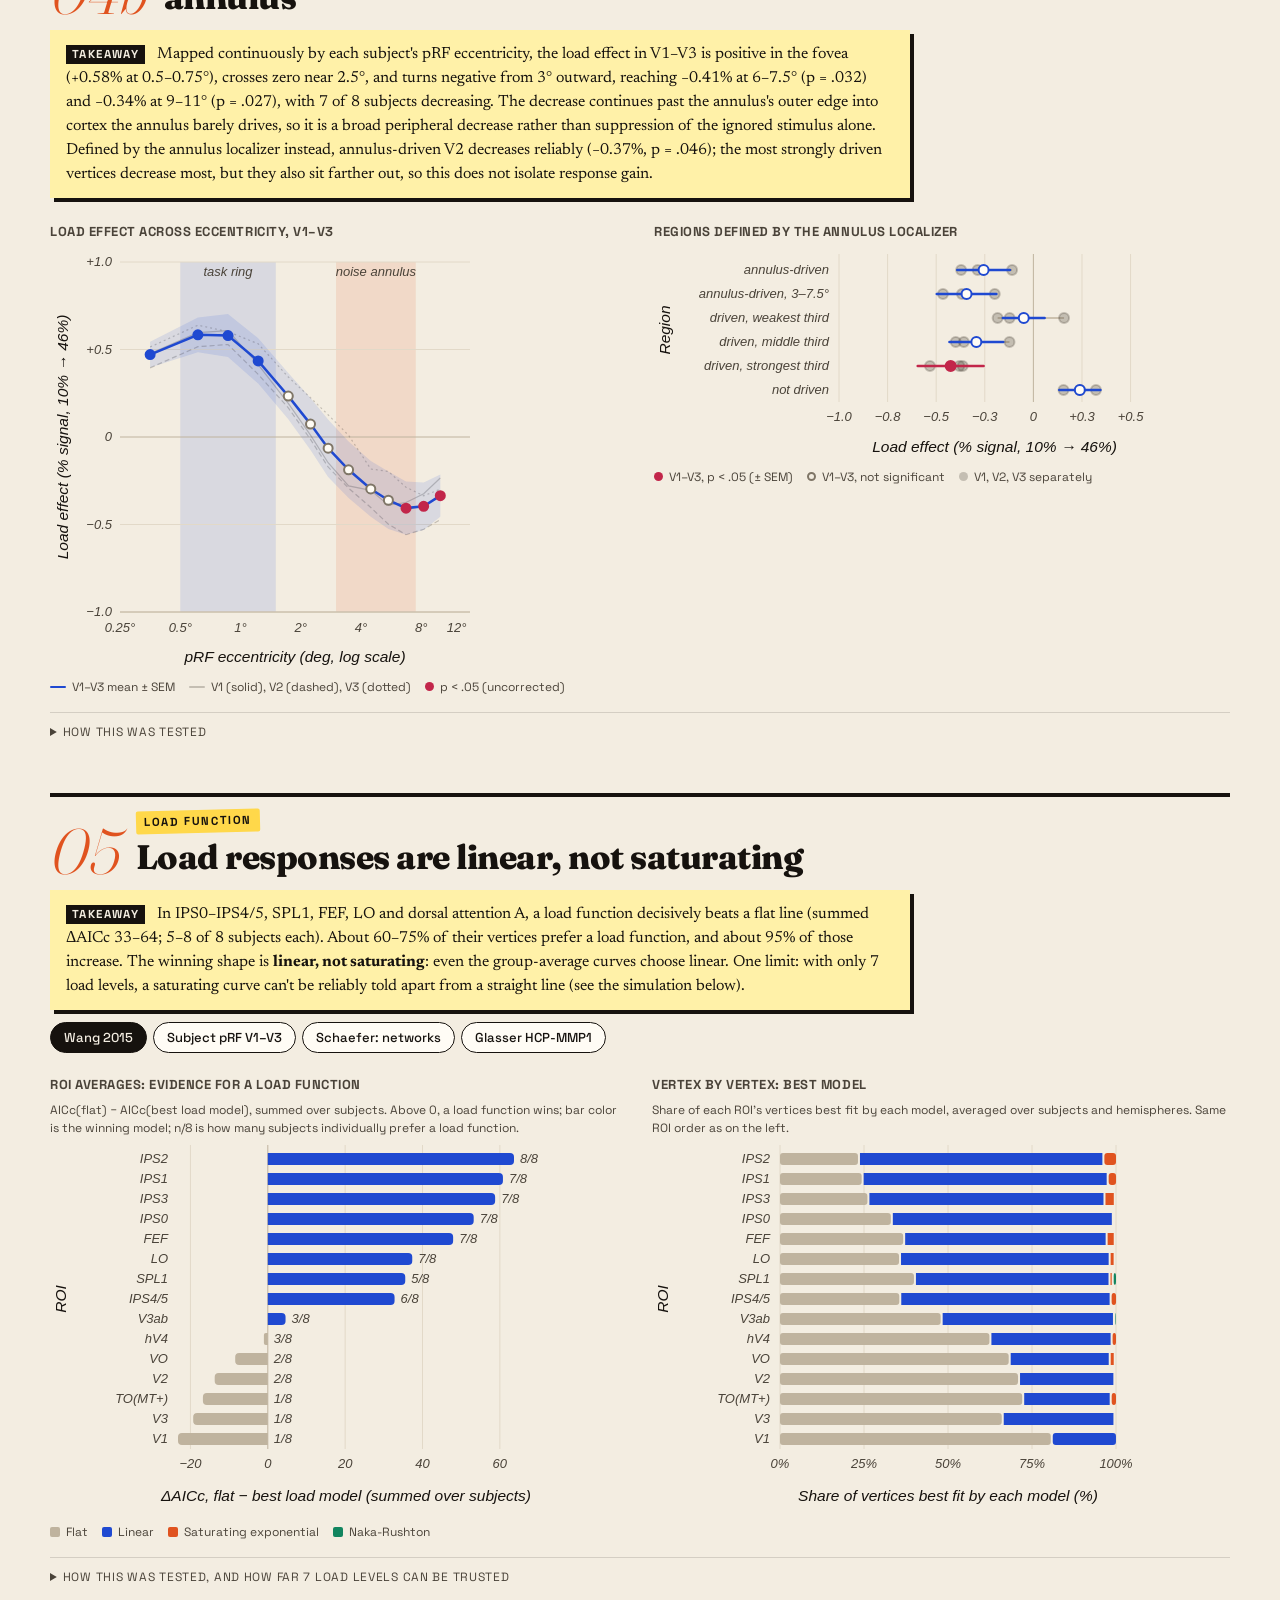
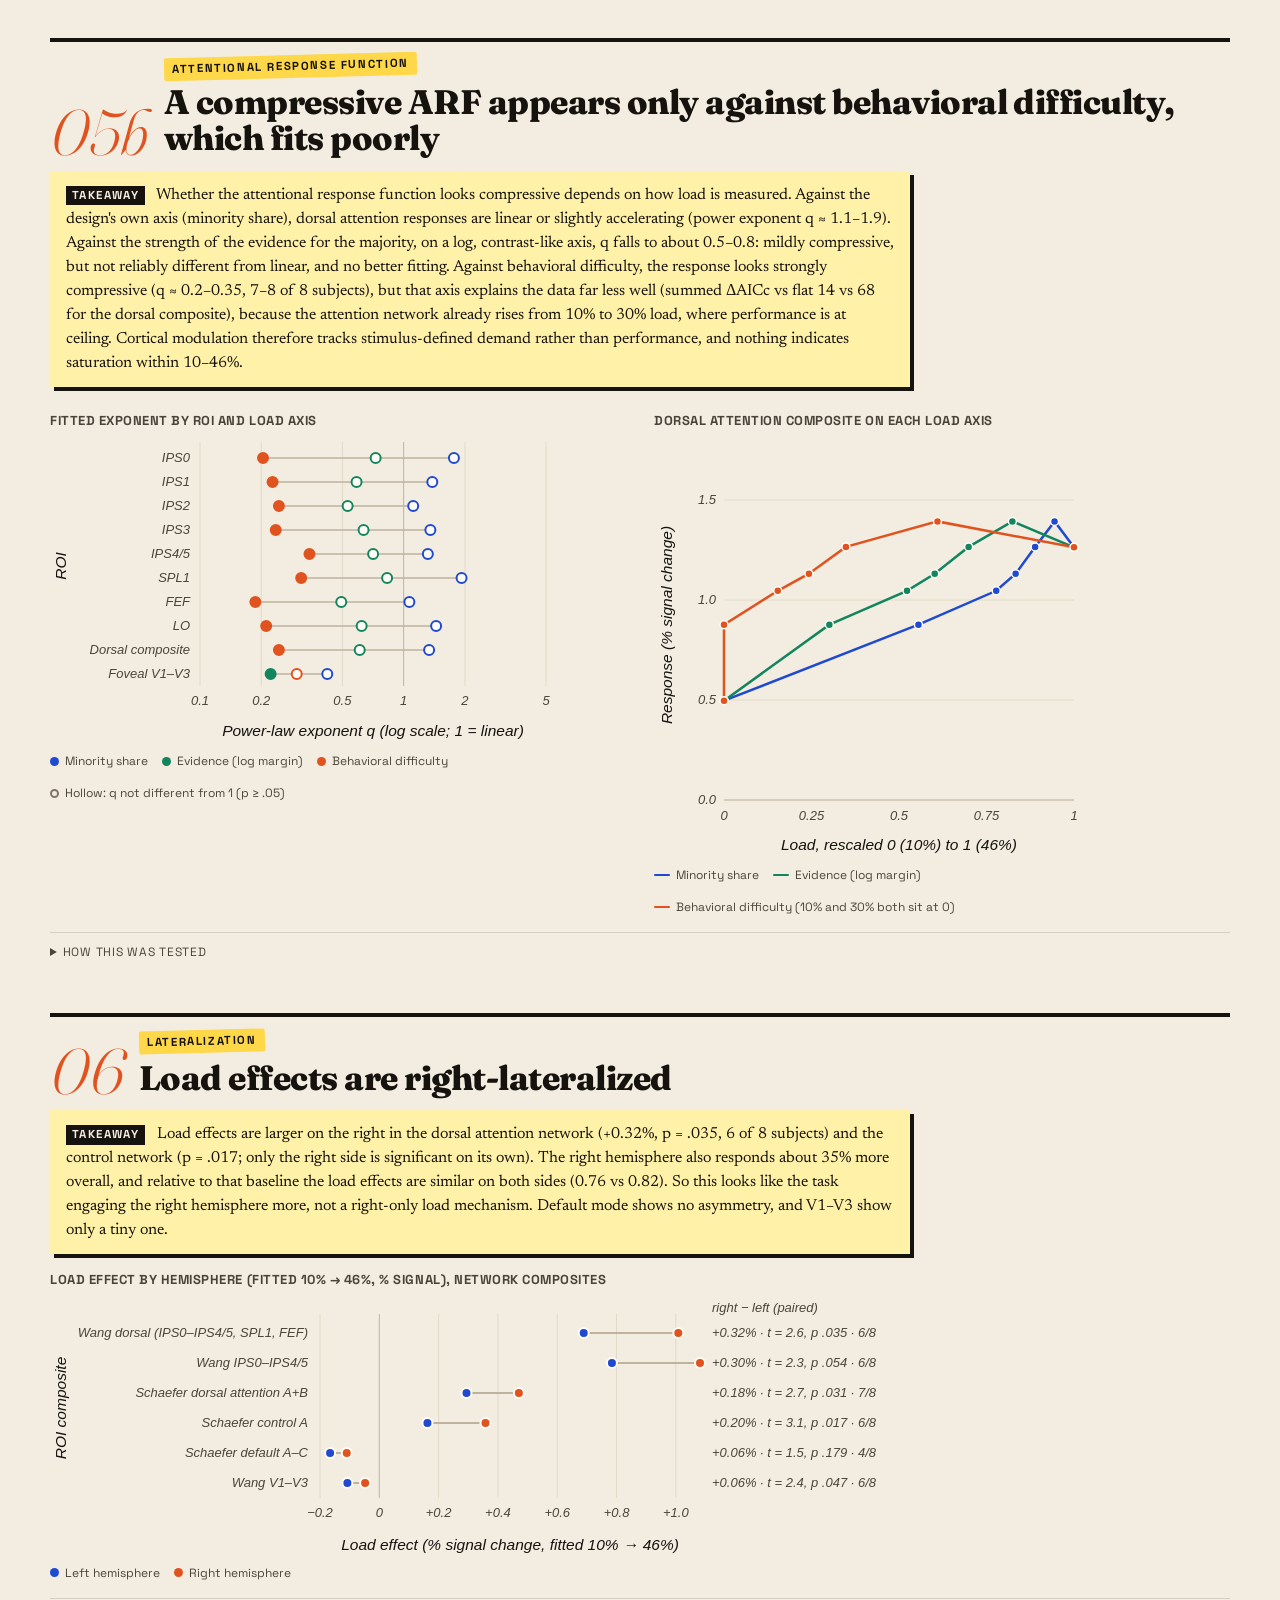
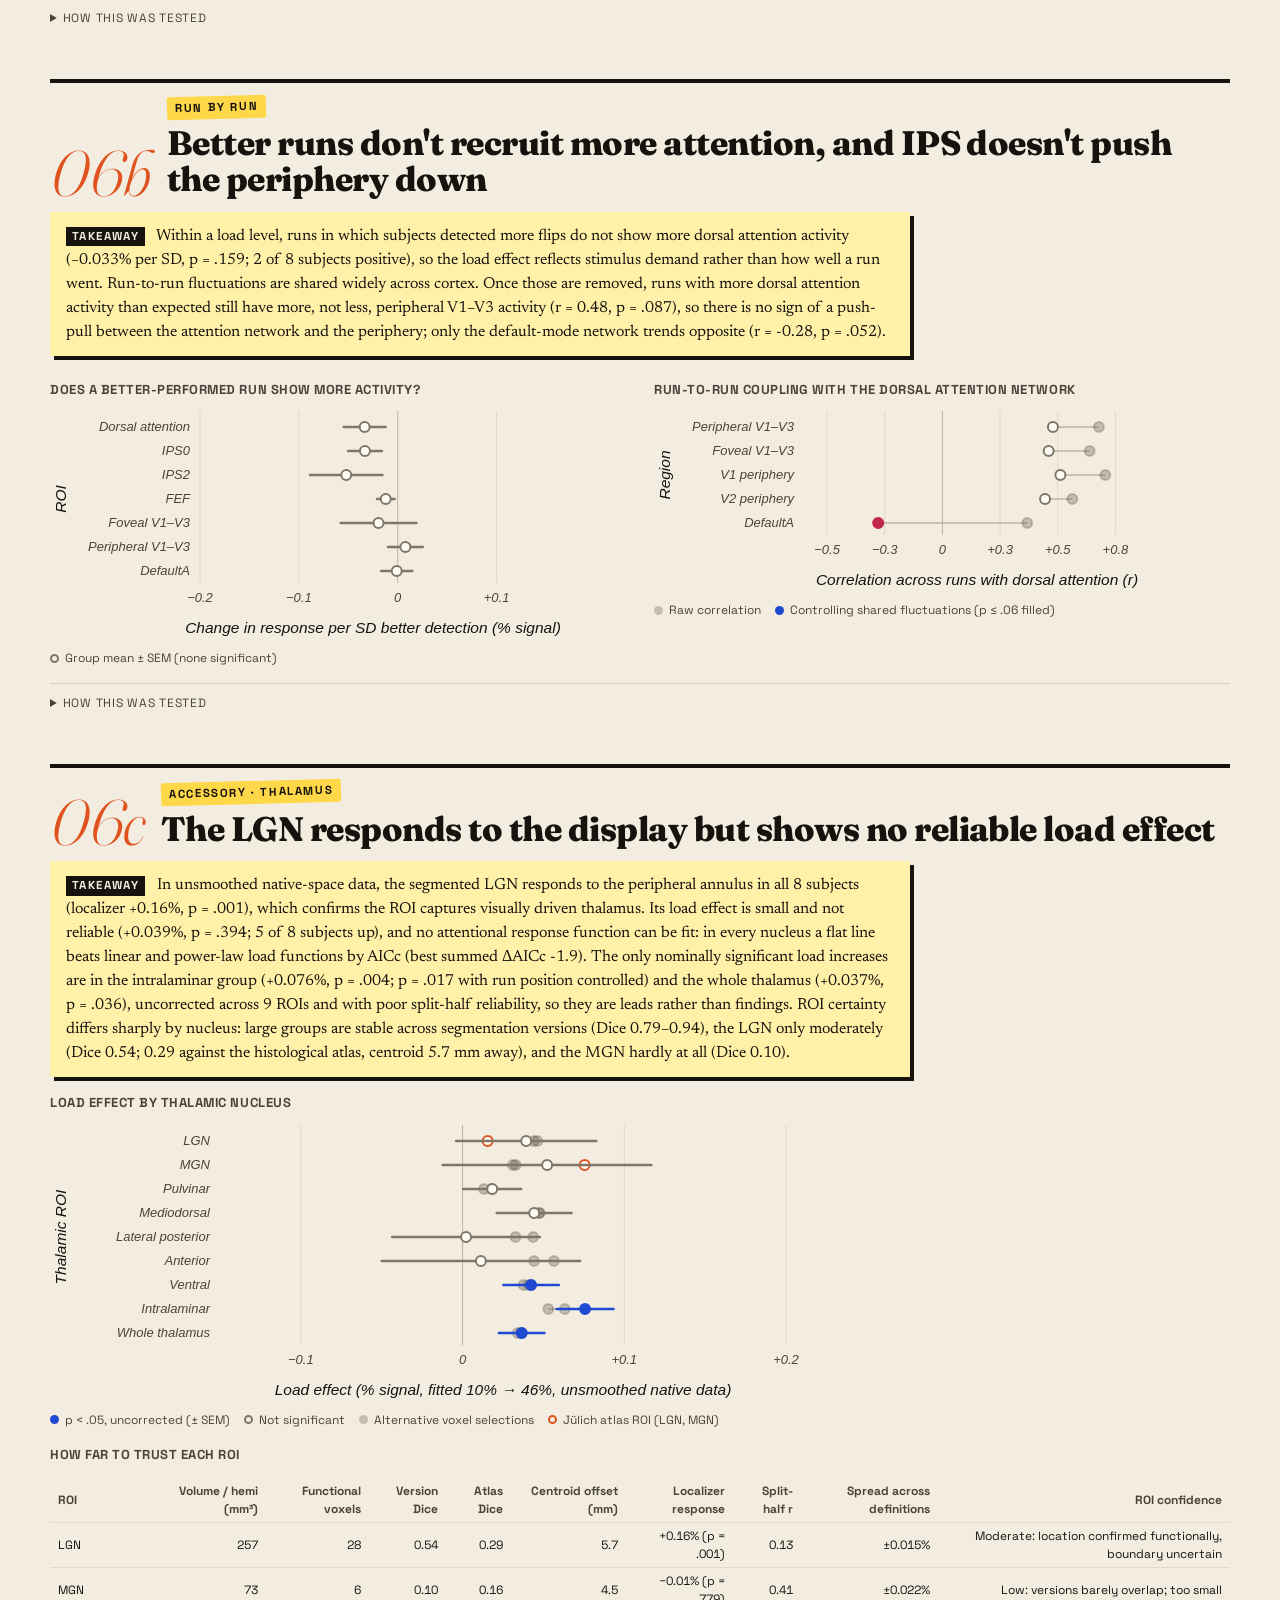
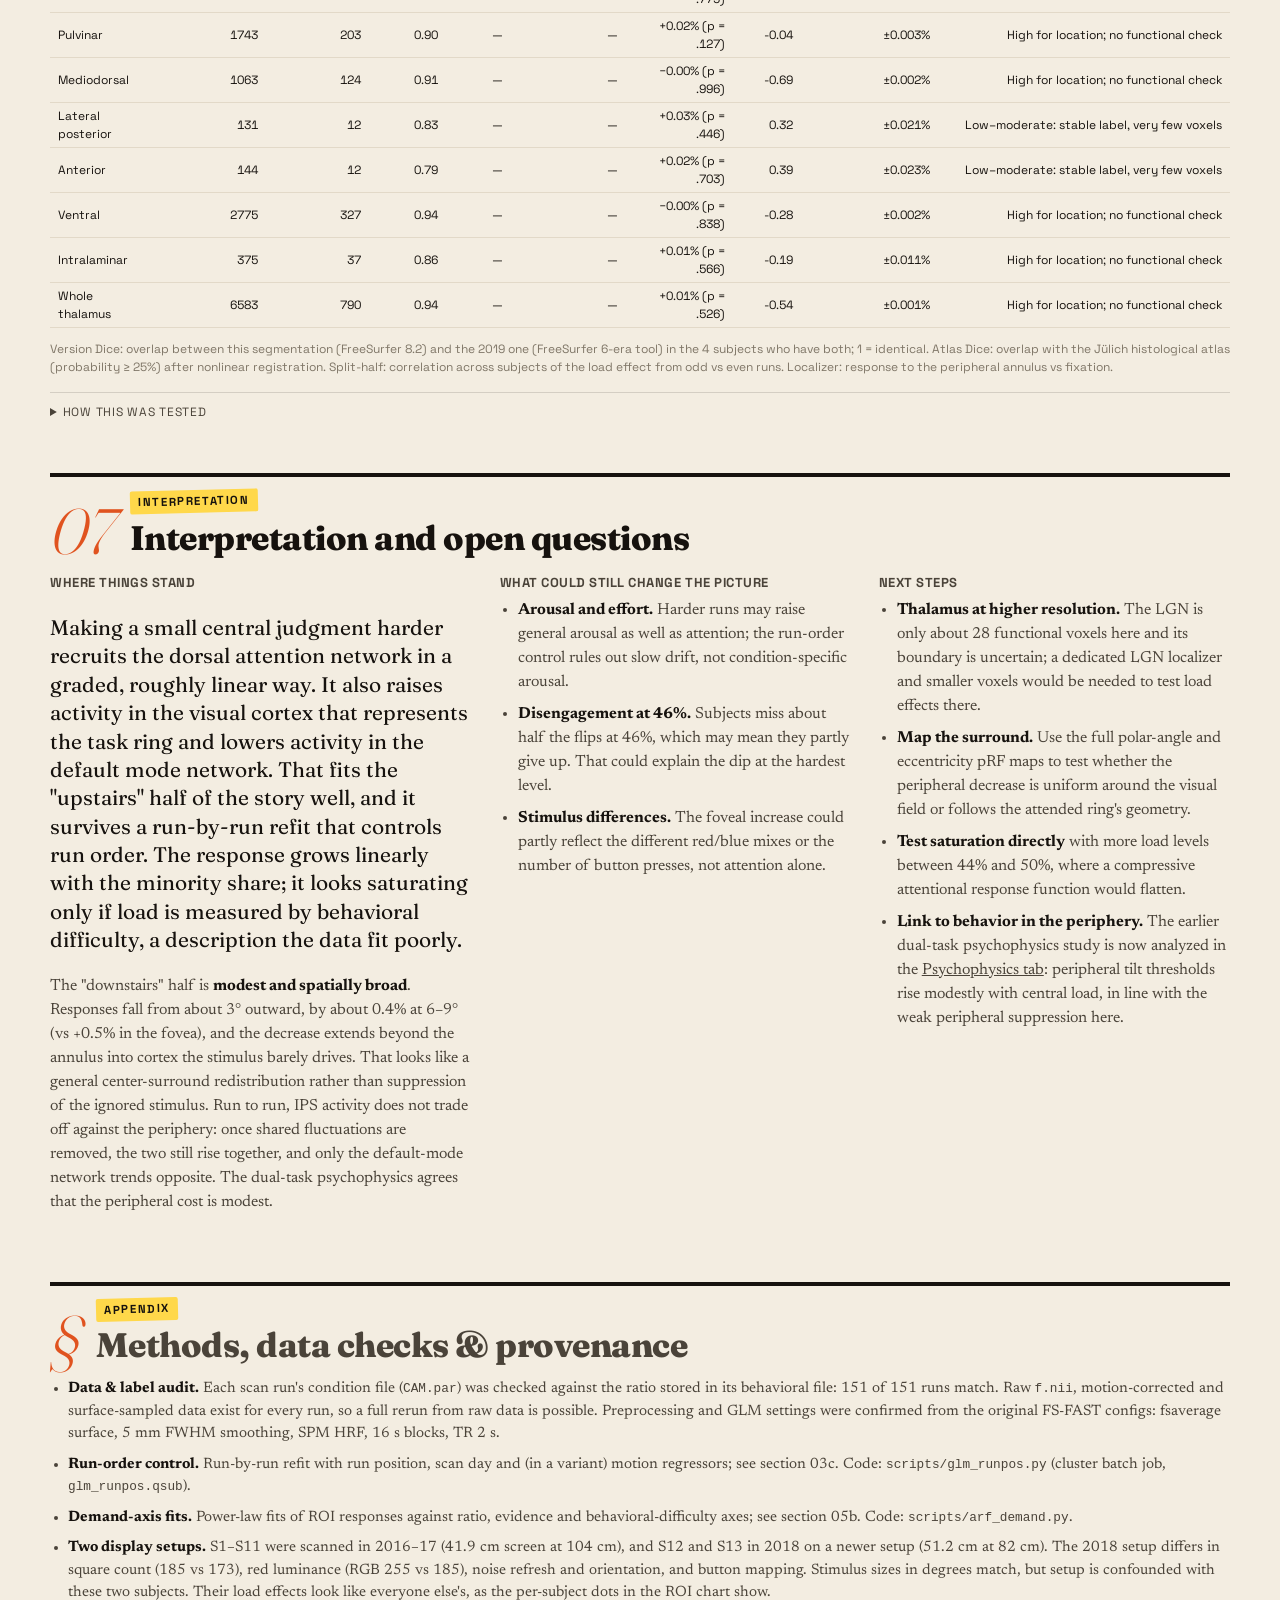
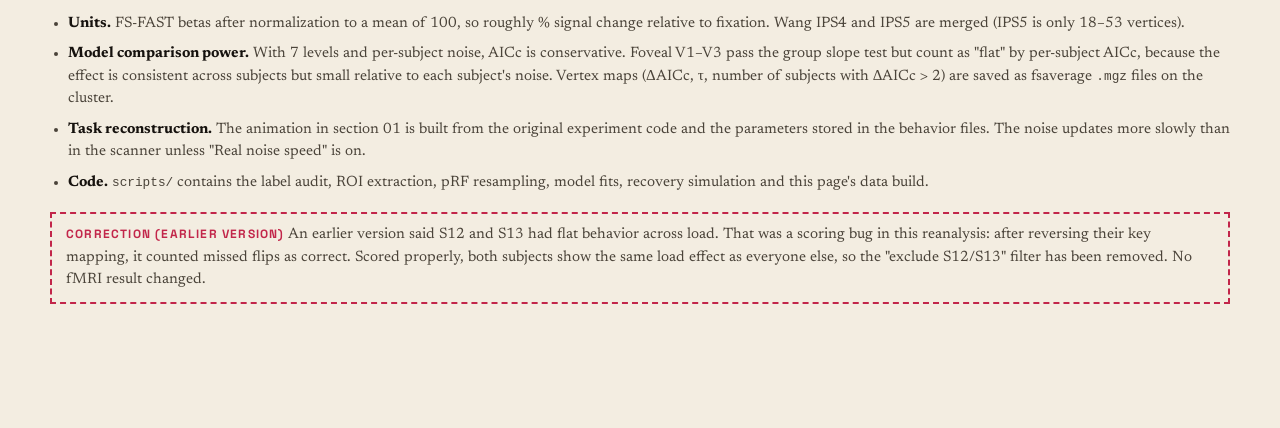
==== commit 87d35e42: "fMRI tab: accessory thalamic-nuclei analysis with ROI reliability - scripts/thal_analysis.py + thal_" ====
--- a/dashboard/index.html
+++ b/dashboard/index.html
@@ -320,6 +320,21 @@
     </details>
   </section>
 
+  <section class="card" id="thalamus">
+    <div class="sec-head"><span class="sec-num">06c</span><div><span class="kicker">Accessory · thalamus</span><h2>The LGN responds to the display but shows no reliable load effect</h2></div></div>
+    <div class="tldr" id="thTakeaway"></div>
+    <h3>Load effect by thalamic nucleus</h3>
+    <div id="thChart"></div>
+    <div class="legend" id="thLegend"></div>
+    <h3>How far to trust each ROI</h3>
+    <div id="thRel" style="overflow-x:auto"></div>
+    <p class="hint" style="font-family:var(--ui);font-size:12px;color:var(--text-muted)">Version Dice: overlap between this segmentation (FreeSurfer 8.2) and the 2019 one (FreeSurfer 6-era tool) in the 4 subjects who have both; 1 = identical. Atlas Dice: overlap with the Jülich histological atlas (probability ≥ 25%) after nonlinear registration. Split-half: correlation across subjects of the load effect from odd vs even runs. Localizer: response to the peripheral annulus vs fixation.</p>
+    <details class="method"><summary>How this was tested</summary>
+      <p>Each subject's thalamus was segmented into nuclei with FreeSurfer 8.2 (<code>segment_subregions thalamus</code>) and grouped into LGN, MGN, pulvinar, mediodorsal, lateral posterior, anterior, ventral and intralaminar groups. Nuclei were mapped into each run's motion-corrected, <b>unsmoothed</b> native 2 mm data through the session registration, computing for every functional voxel the fraction lying inside each nucleus; ROI time series average voxels at least 50% inside (alternatives: ≥ 25%, fraction-weighted, and for LGN/MGN the Jülich atlas probability instead of the segmentation). Each run was fit as in the run-order analysis (SPM HRF, quadratic drift, global mean 100), hemispheres averaged; the load effect is the per-subject slope × 0.36, t-tested across the 8 subjects, with and without run position. P values are not corrected across the 9 ROIs. The attentional-response-function fits (flat, linear and power-law on the three load axes) were repeated on each nucleus.</p>
+      <div id="thTable"></div>
+    </details>
+  </section>
+
   <section class="card" id="meaning">
     <div class="sec-head"><span class="sec-num">07</span><div><span class="kicker">Interpretation</span><h2>Interpretation and open questions</h2></div></div>
     <div class="verdict">
@@ -339,6 +354,7 @@
       <div>
         <h3>Next steps</h3>
         <ul>
+          <li><b>Thalamus at higher resolution.</b> The LGN is only about 28 functional voxels here and its boundary is uncertain; a dedicated LGN localizer and smaller voxels would be needed to test load effects there.</li>
           <li><b>Map the surround.</b> Use the full polar-angle and eccentricity pRF maps to test whether the peripheral decrease is uniform around the visual field or follows the attended ring's geometry.</li>
           <li><b>Test saturation directly</b> with more load levels between 44% and 50%, where a compressive attentional response function would flatten.</li>
           <li><b>Link to behavior in the periphery.</b> The earlier dual-task psychophysics study is now analyzed in the <a href="psychophysics.html">Psychophysics tab</a>: peripheral tilt thresholds rise modestly with central load, in line with the weak peripheral suppression here.</li>
@@ -1309,7 +1325,33 @@
   tk.appendChild(document.createTextNode(` Within a load level, runs in which subjects detected more flips do not show more dorsal attention activity (${fmt(dorsal.mean, 3)}% per SD, p ${fmtP(dorsal.p)}; ${dorsal.n_pos} of ${dorsal.n} subjects positive), so the load effect reflects stimulus demand rather than how well a run went. Run-to-run fluctuations are shared widely across cortex. Once those are removed, runs with more dorsal attention activity than expected still have more, not less, peripheral V1–V3 activity (r = ${per.mean_r.toFixed(2)}, p ${fmtP(per.p)}), so there is no sign of a push-pull between the attention network and the periphery; only the default-mode network trends opposite (r = ${dm.mean_r.toFixed(2)}, p ${fmtP(dm.p)}).`));
   table("rlTable", ["Pair", "Raw r", "p", "Controlled r", "p", "Subjects negative (controlled)"], allRows.map(r => ({ ...r, label: r.dorsal ? "Dorsal attention ↔ " + r.label : r.label })).map(r => [r.label, r.raw.toFixed(2), fmtP(r.R.p), r.par.toFixed(2), fmtP(r.P.p), `${r.P.n_neg}/${r.P.n}`]));
 }
-const render = () => { renderRunOrder(); renderArf(); renderEcc(); renderRunLevel(); };
+// ---- 06c thalamus ----
+function renderThal() {
+  if (!E.thal) return;
+  const T = E.thal, ORDER = ["LGN", "MGN", "Pulvinar", "Mediodorsal", "Lateral posterior", "Anterior", "Ventral", "Intralaminar", "Whole thalamus"];
+  const st = (n, v, m = "load") => T.stats.find(r => r.nucleus === n && r.variant === v && r.measure === m), rel = n => T.rel.find(r => r.nucleus === n);
+  const rows = ORDER.map(n => { const g = st(n, "pv50"), o = { label: n, m: g.mean, se: g.sem, g, pv25: st(n, "pv25").mean, pvw: st(n, "pvw").mean, ctrl: st(n, "pv50", "load_ctrl_run") }; const j = st(n, "juelich"); o.jue = j ? j.mean : null; return o; });
+  dotRows(document.getElementById("thChart"), rows, { W: 760, ml: 170, xlo: -0.15, xhi: 0.2, ref: 0, xTitle: "Load effect (% signal, fitted 10% → 46%, unsmoothed native data)", yTitle: "Thalamic ROI",
+    marks: [{ key: "pv25", color: css("--context"), filled: true }, { key: "pvw", color: css("--context"), filled: true }, { key: "jue", color: css("--series-2"), filled: false },
+            { key: "m", err: "se", color: r => r.g.p < 0.05 ? css("--series-1") : css("--text-muted"), filled: r => r.g.p < 0.05 }],
+    tipFn: r => [{ label: "Load effect (≥ 50% inside)", value: `${fmt(r.m, 3)}% ± ${r.se.toFixed(3)}, p ${fmtP(r.g.p)} (${r.g.n_pos}/8 up)` }, { label: "Controlling run position", value: `${fmt(r.ctrl.mean, 3)}%, p ${fmtP(r.ctrl.p)}` },
+      { label: "Other ROI definitions", value: `${fmt(r.pv25, 3)} / ${fmt(r.pvw, 3)}${r.jue != null ? " / atlas " + fmt(r.jue, 3) : ""}` }] });
+  legend("thLegend", [{ color: css("--series-1"), label: "p < .05, uncorrected (± SEM)" }, { kind: "key-ring", label: "Not significant" }, { color: css("--context"), label: "Alternative voxel selections" }, { kind: "key-ring", border: `2px solid ${css("--series-2")}`, label: "Jülich atlas ROI (LGN, MGN)" }]);
+  const conf = n => { const r = rel(n);
+    if (n === "LGN") return "Moderate: location confirmed functionally, boundary uncertain";
+    if (n === "MGN") return "Low: versions barely overlap; too small";
+    if (r.func_vox < 15) return "Low–moderate: stable label, very few voxels";
+    return r.dice_version >= 0.85 ? "High for location; no functional check" : "Moderate"; };
+  const f2 = v => v == null ? "—" : v.toFixed(2);
+  table("thRel", ["ROI", "Volume / hemi (mm³)", "Functional voxels", "Version Dice", "Atlas Dice", "Centroid offset (mm)", "Localizer response", "Split-half r", "Spread across definitions", "ROI confidence"],
+    ORDER.map(n => { const r = rel(n); return [n, Math.round(r.vol_mm3), r.func_vox.toFixed(0), f2(r.dice_version), f2(r.dice_atlas25_nl), r.centroid_dist_mm_nl == null ? "—" : r.centroid_dist_mm_nl.toFixed(1), `${fmt(r.loc_beta)}% (p ${fmtP(r.loc_p)})`, f2(r.split_half_r), "±" + (r.load_effect_spread_across_variants / 2).toFixed(3) + "%", conf(n)]; }));
+  const L = st("LGN", "pv50"), I = st("Intralaminar", "pv50"), Ic = st("Intralaminar", "pv50", "load_ctrl_run"), W = st("Whole thalamus", "pv50"), rl = rel("LGN"), rm = rel("MGN");
+  const lgnArf = T.arf.filter(a => a.nucleus === "LGN"), best = Math.max(...T.arf.map(a => a.sum_dAICc_flat_minus_best));
+  const tk = document.getElementById("thTakeaway"); tk.replaceChildren(); h("b", { text: "Takeaway" }, tk);
+  tk.appendChild(document.createTextNode(` In unsmoothed native-space data, the segmented LGN responds to the peripheral annulus in all 8 subjects (localizer ${fmt(rl.loc_beta)}%, p ${fmtP(rl.loc_p)}), which confirms the ROI captures visually driven thalamus. Its load effect is small and not reliable (${fmt(L.mean, 3)}%, p ${fmtP(L.p)}; ${L.n_pos} of 8 subjects up), and no attentional response function can be fit: in every nucleus a flat line beats linear and power-law load functions by AICc (best summed ΔAICc ${best.toFixed(1)}). The only nominally significant load increases are in the intralaminar group (${fmt(I.mean, 3)}%, p ${fmtP(I.p)}; p ${fmtP(Ic.p)} with run position controlled) and the whole thalamus (${fmt(W.mean, 3)}%, p ${fmtP(W.p)}), uncorrected across 9 ROIs and with poor split-half reliability, so they are leads rather than findings. ROI certainty differs sharply by nucleus: large groups are stable across segmentation versions (Dice 0.79–0.94), the LGN only moderately (Dice ${f2(rl.dice_version)}; ${f2(rl.dice_atlas25_nl)} against the histological atlas, centroid ${rl.centroid_dist_mm_nl.toFixed(1)} mm away), and the MGN hardly at all (Dice ${f2(rm.dice_version)}).`));
+  table("thTable", ["ROI", "Axis", "Power exponent q", "Subjects q < 1", "Summed ΔAICc, flat − best load model"], T.arf.map(a => [a.nucleus, a.axis, a.q_geomean.toFixed(2), `${a.n_compressive}/${a.n}`, a.sum_dAICc_flat_minus_best.toFixed(1)]));
+}
+const render = () => { renderRunOrder(); renderArf(); renderEcc(); renderRunLevel(); renderThal(); };
 document.getElementById("themeBtn").addEventListener("click", render);
 matchMedia("(prefers-color-scheme: dark)").addEventListener("change", render);
 render();
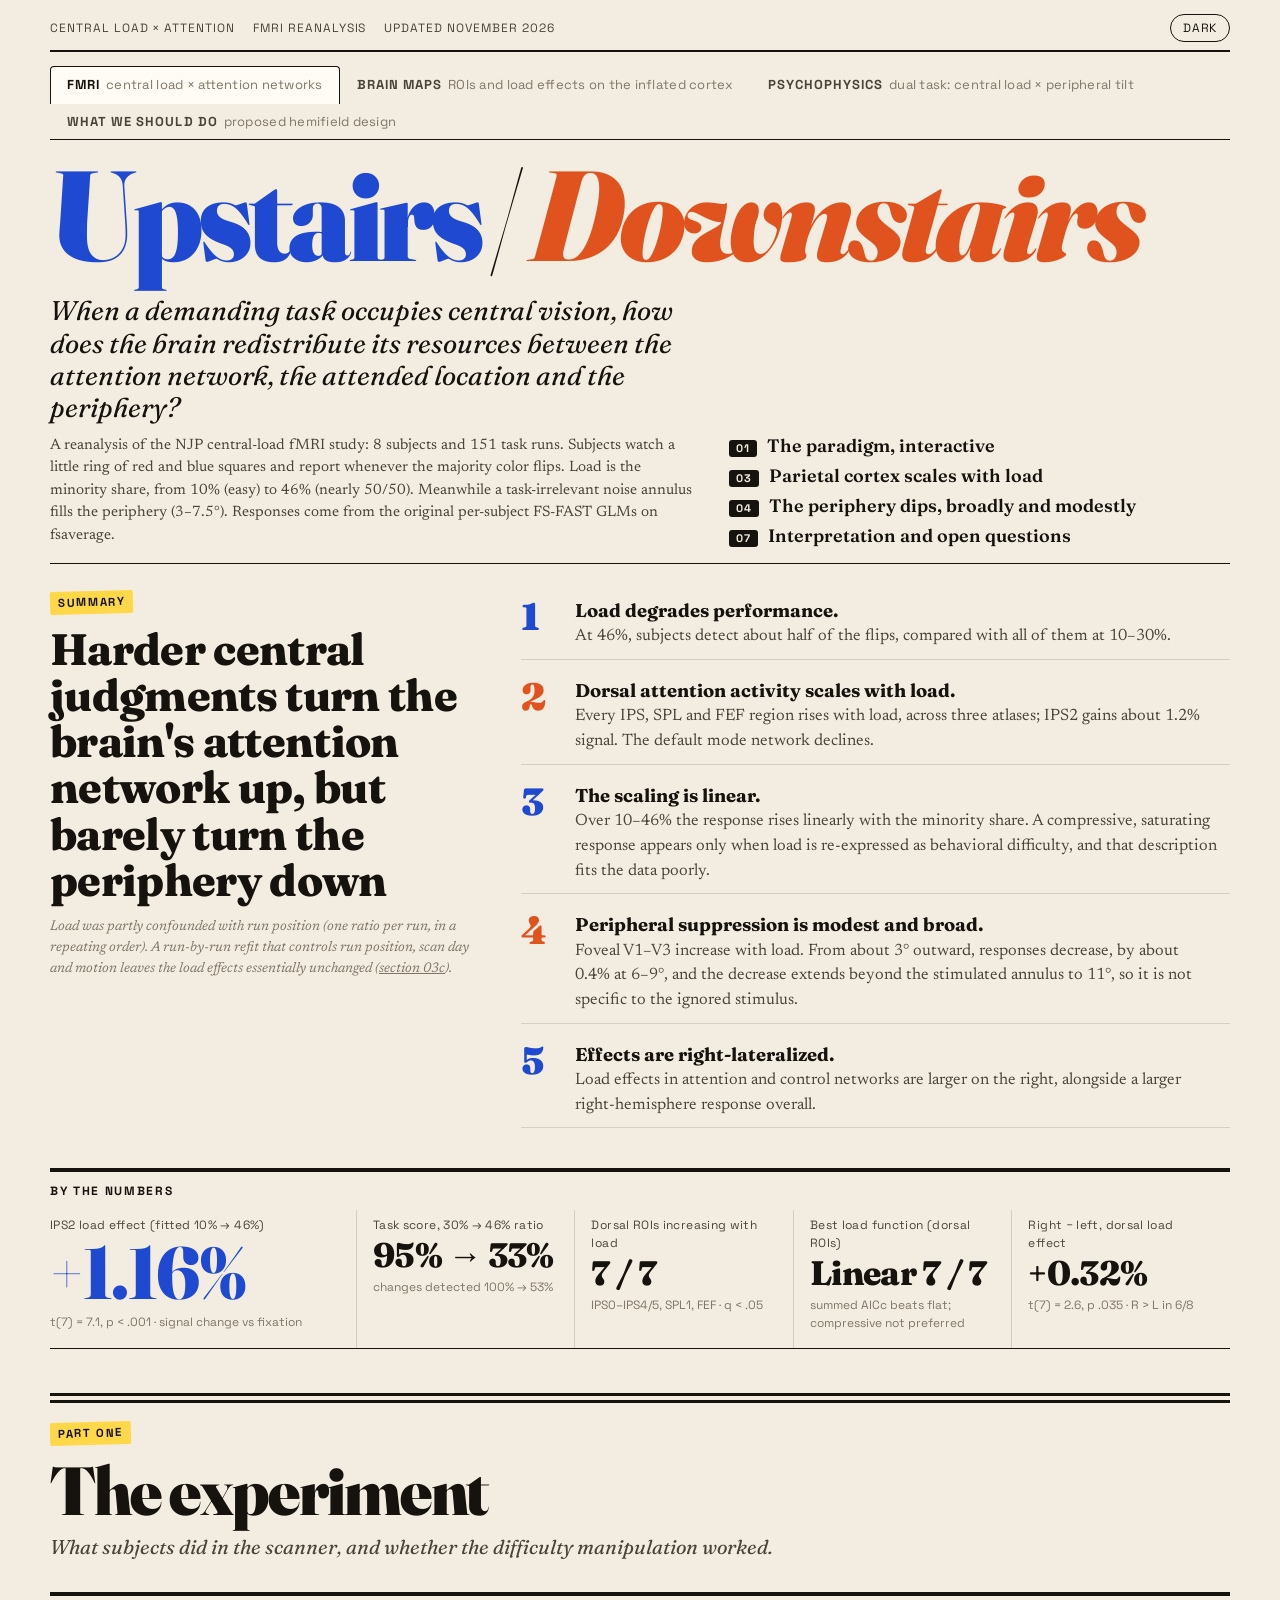
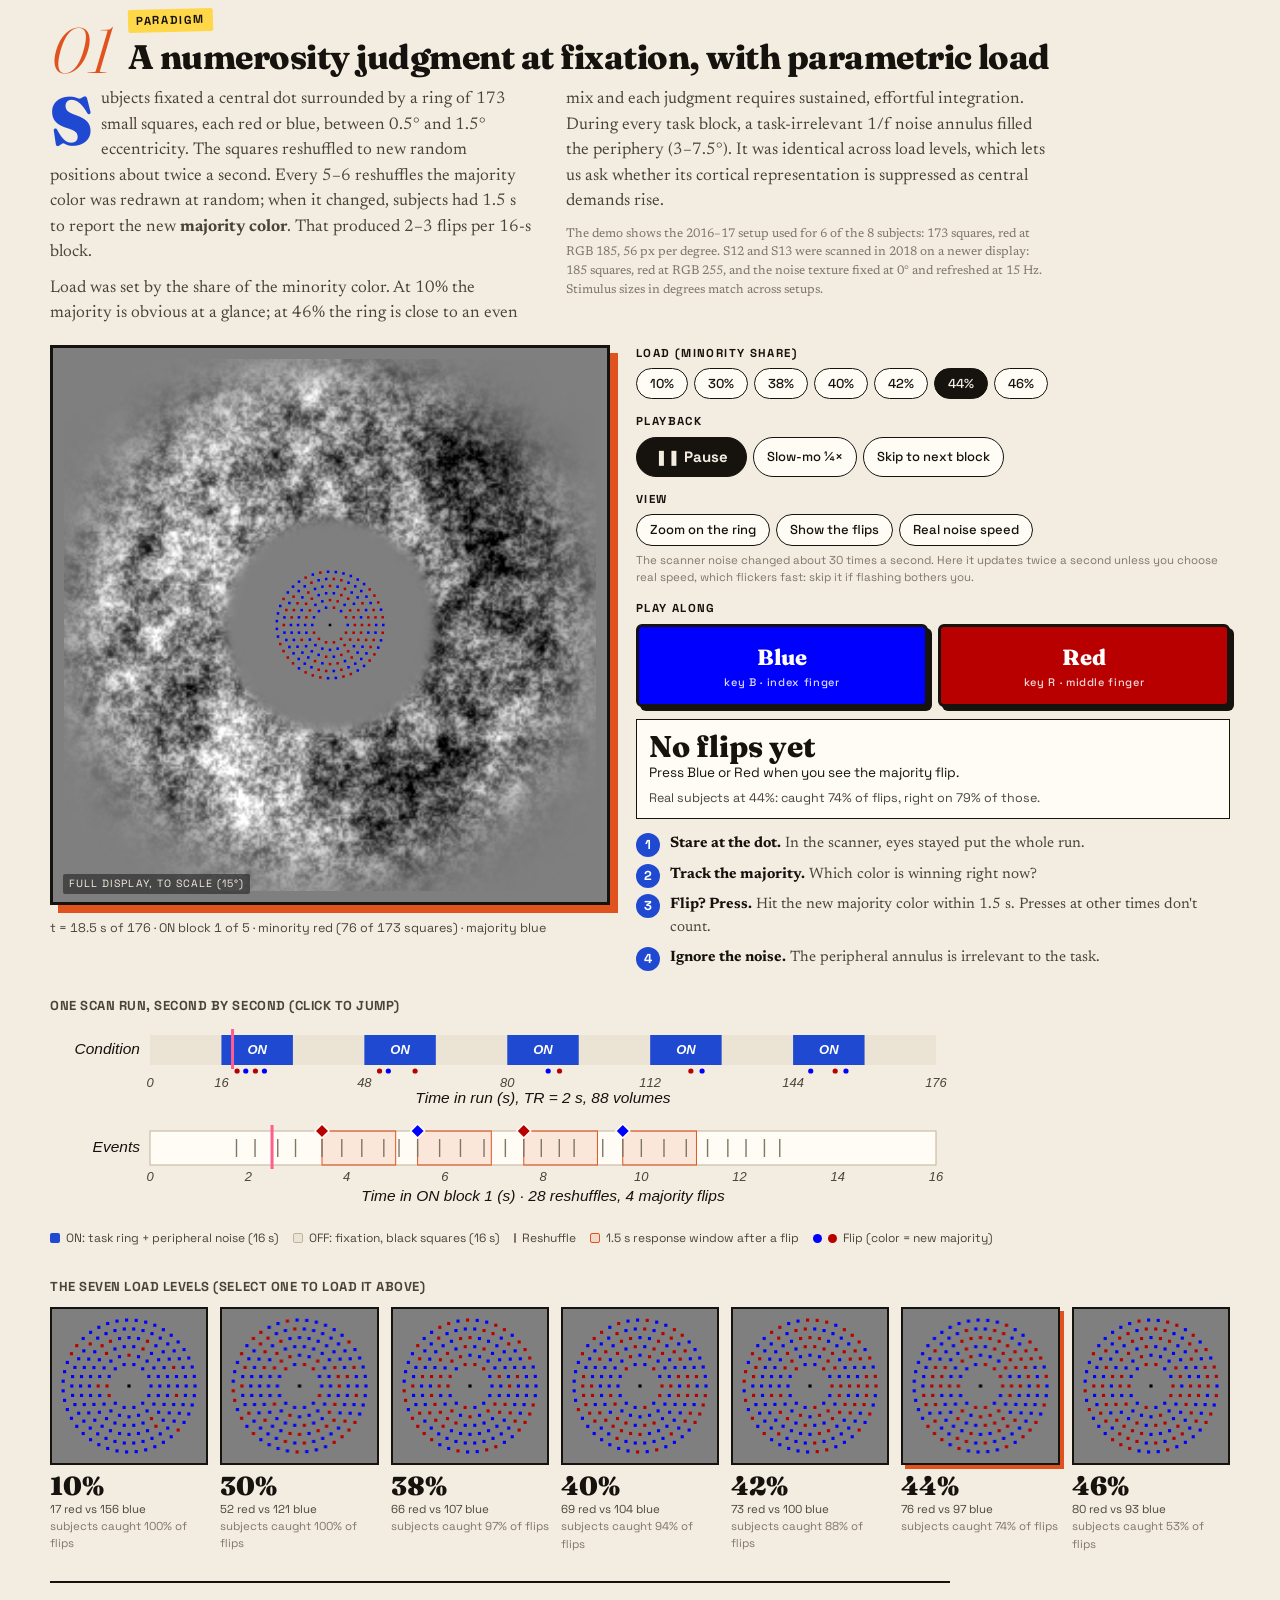
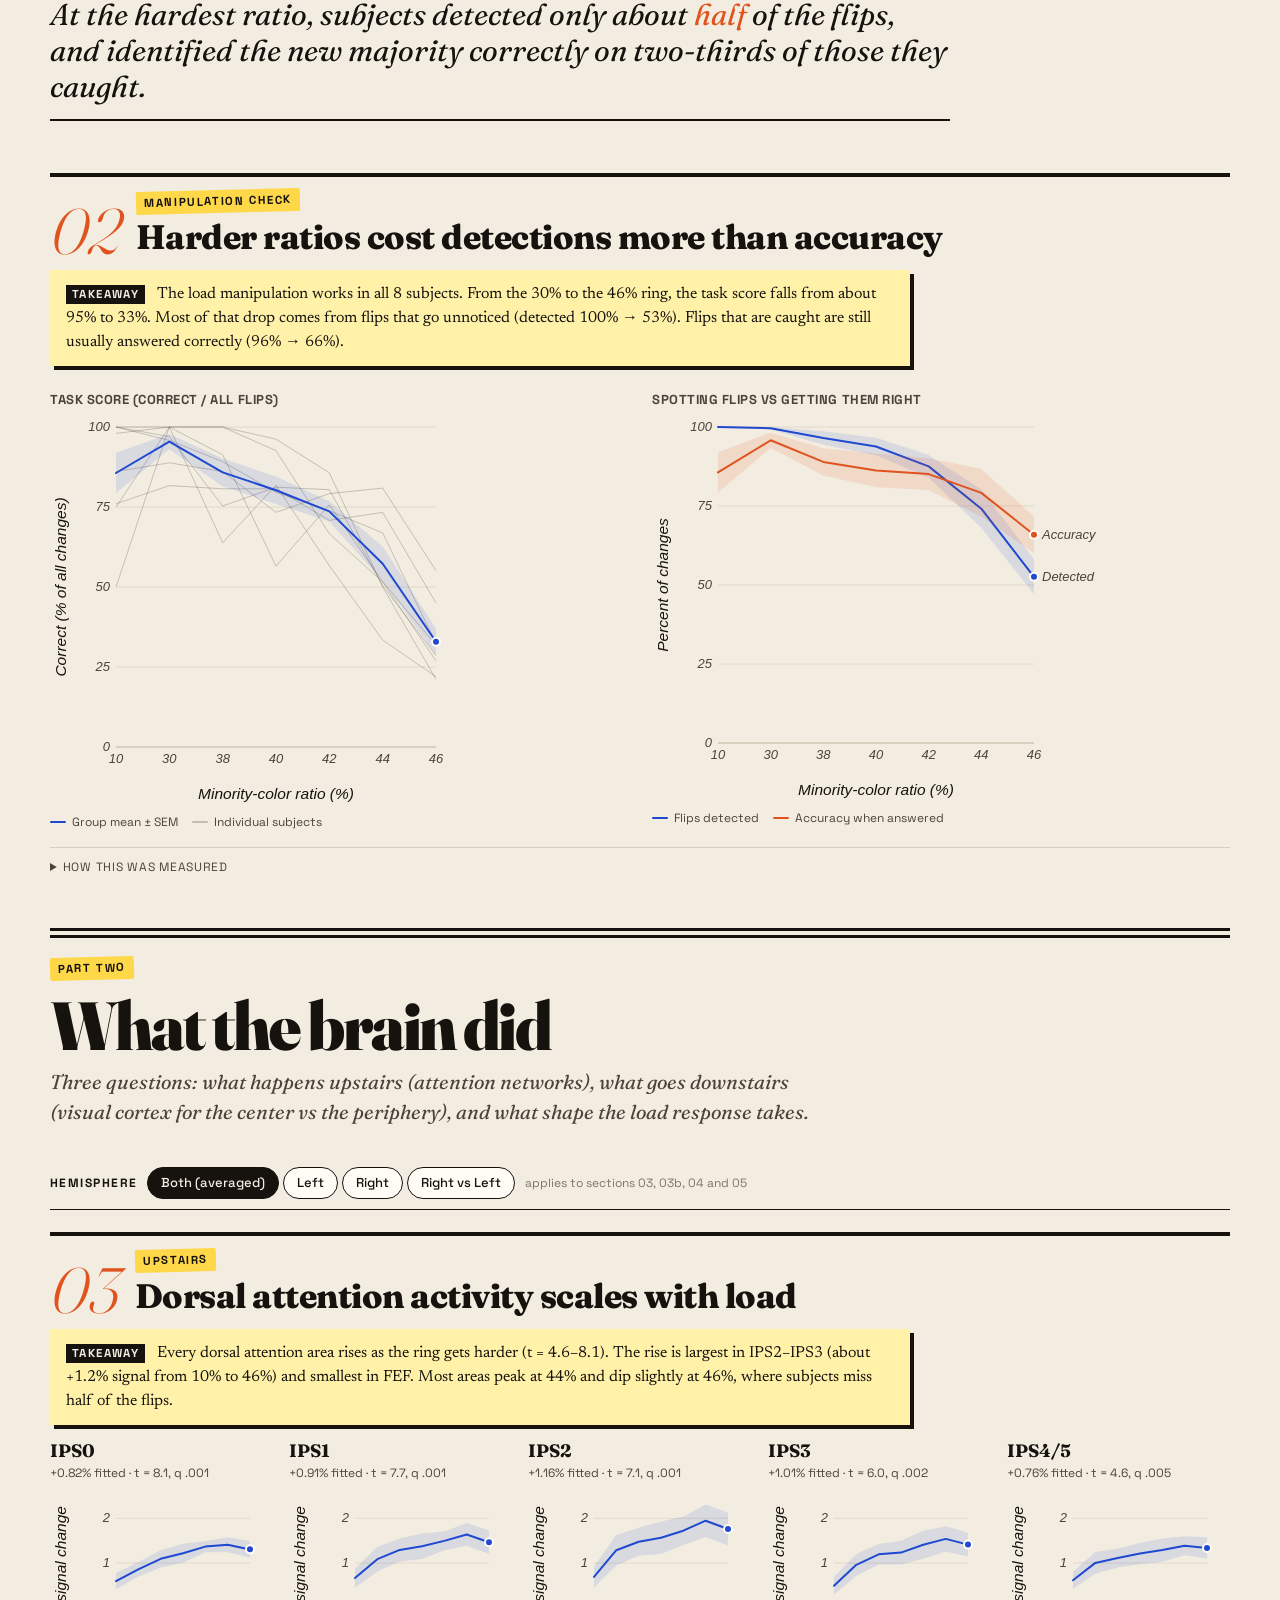
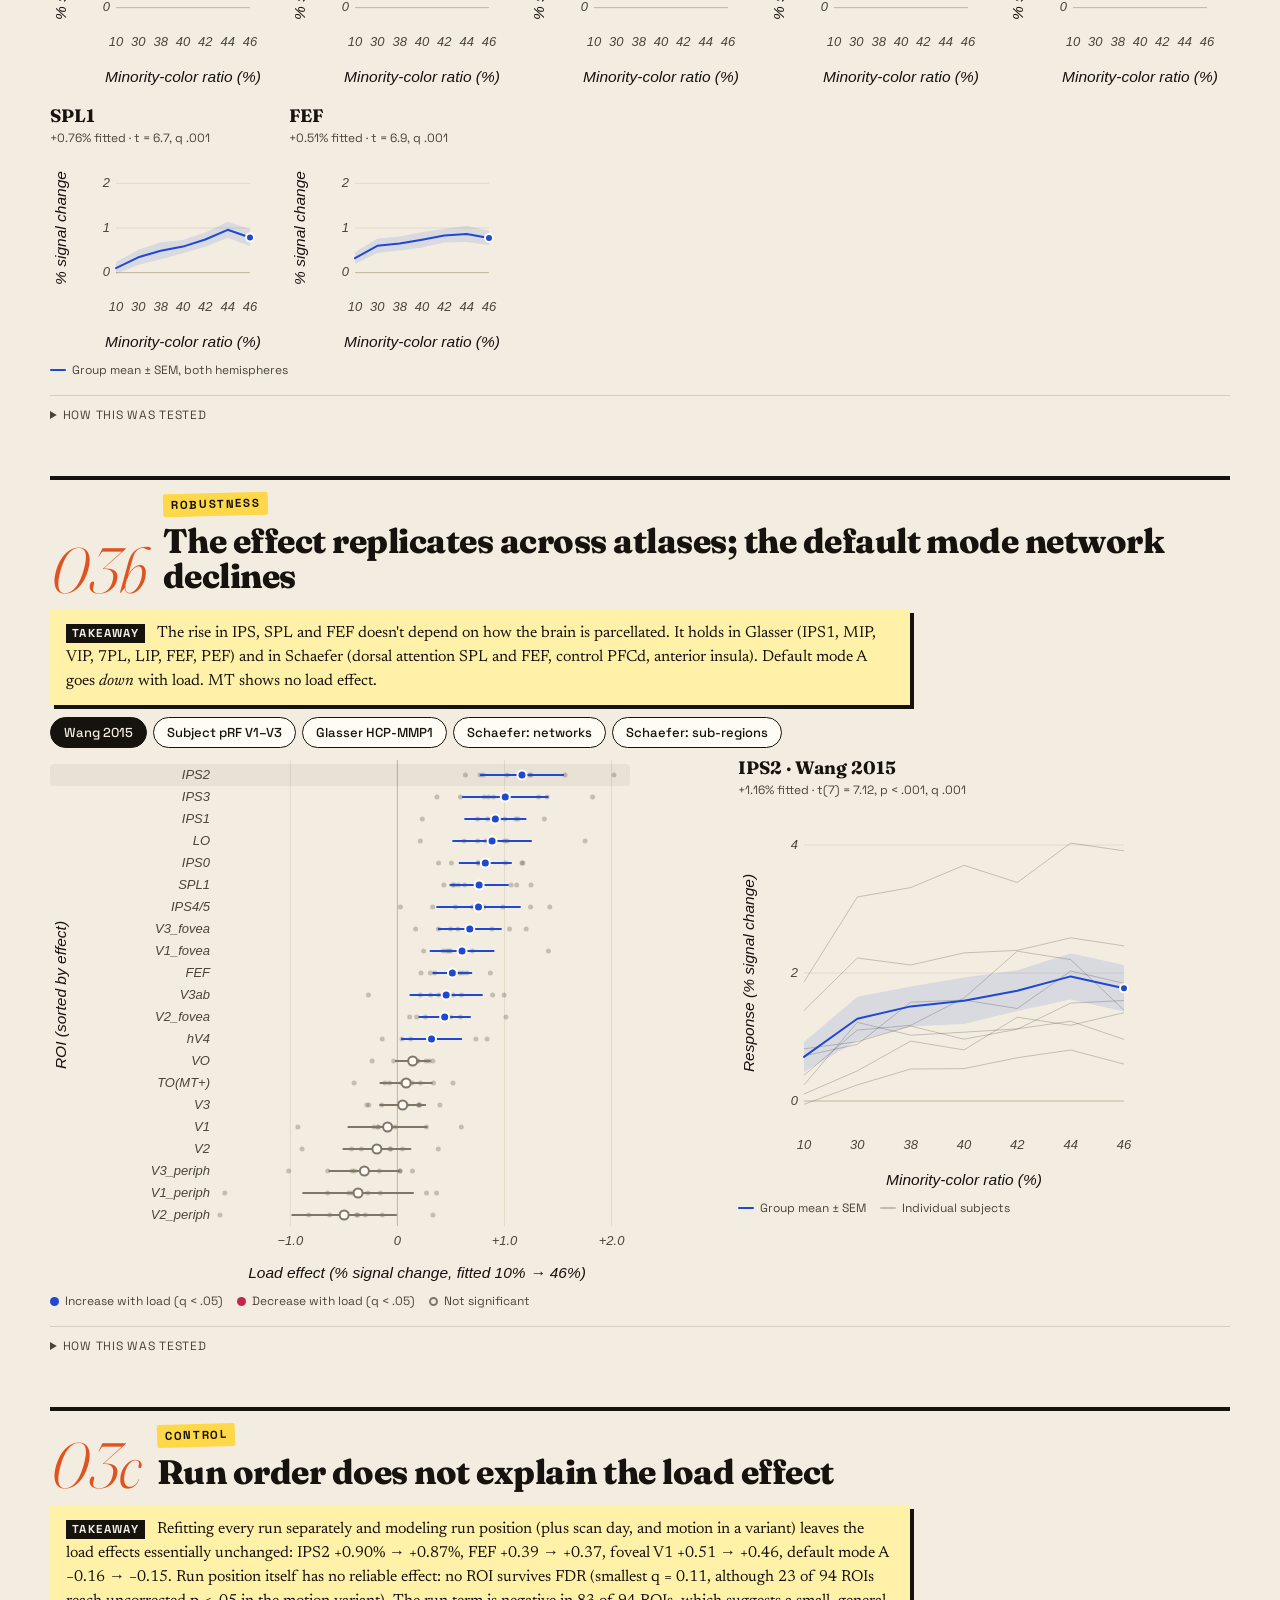
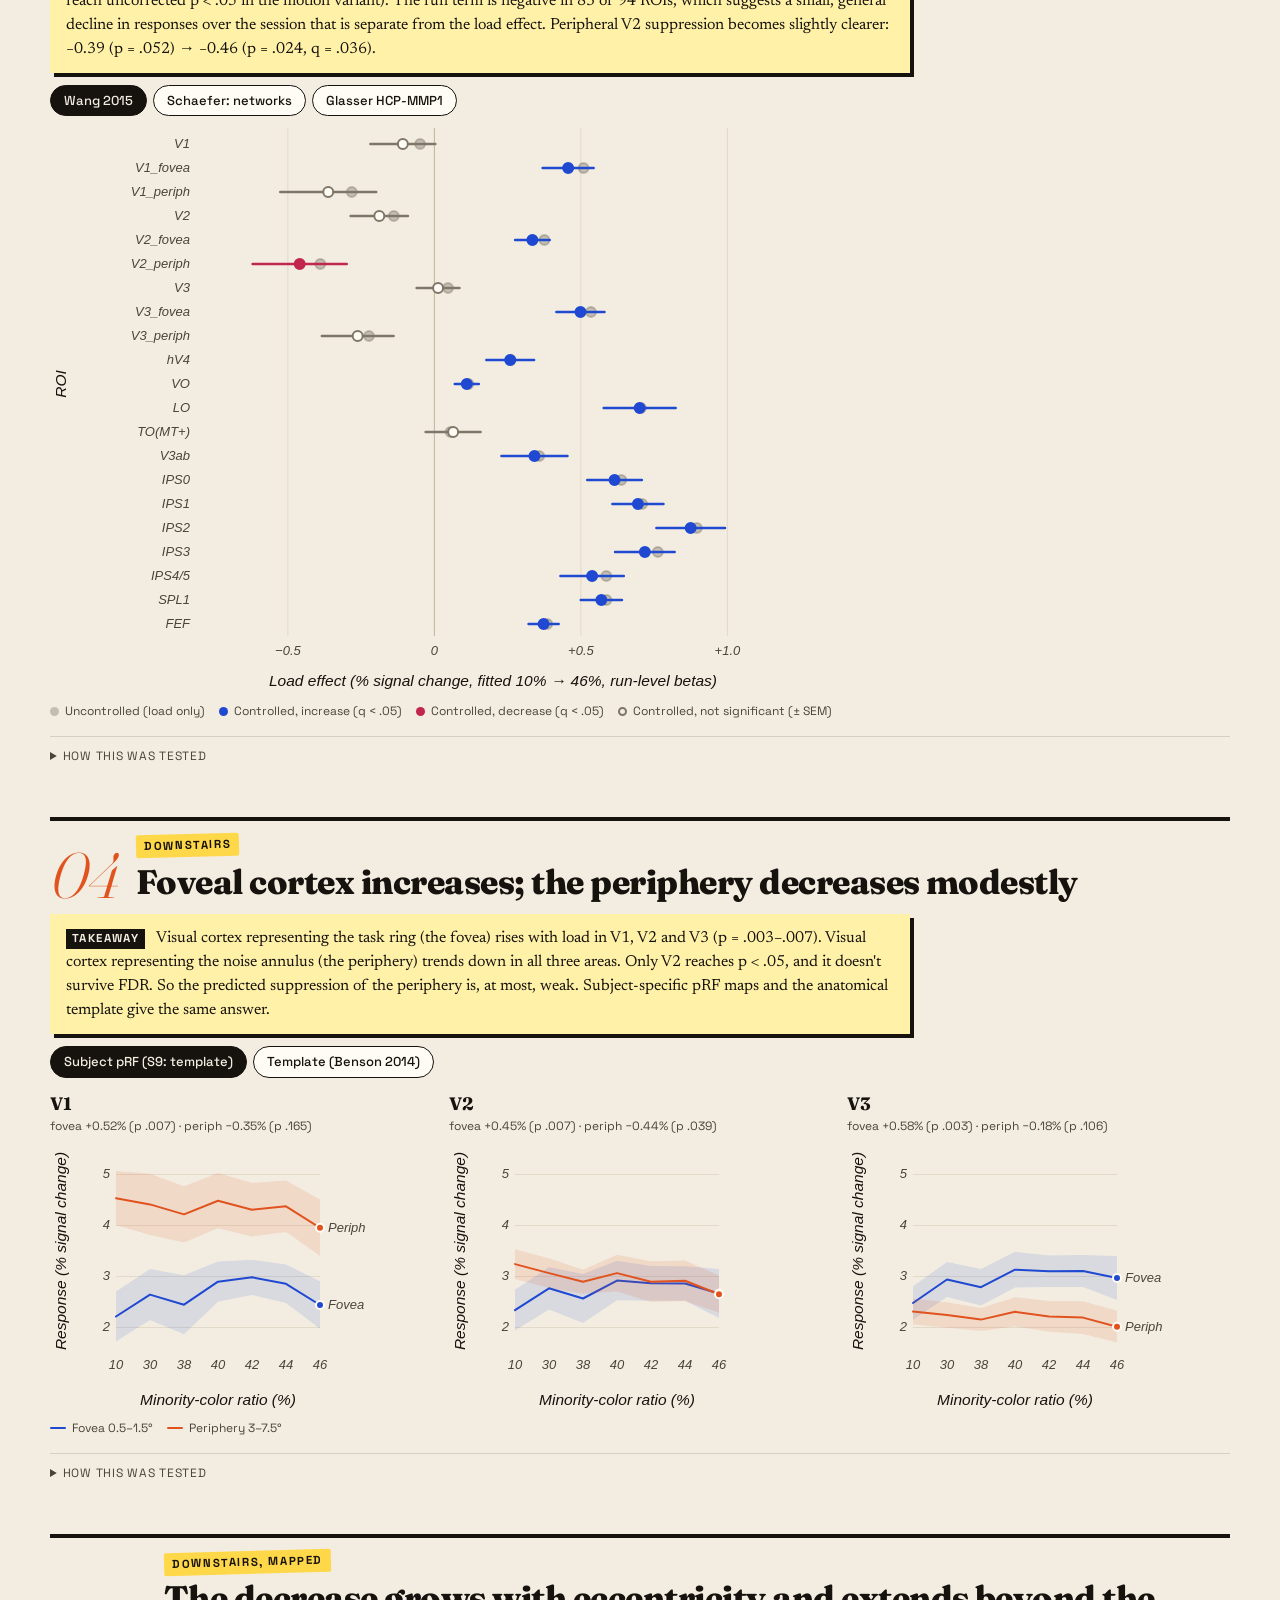
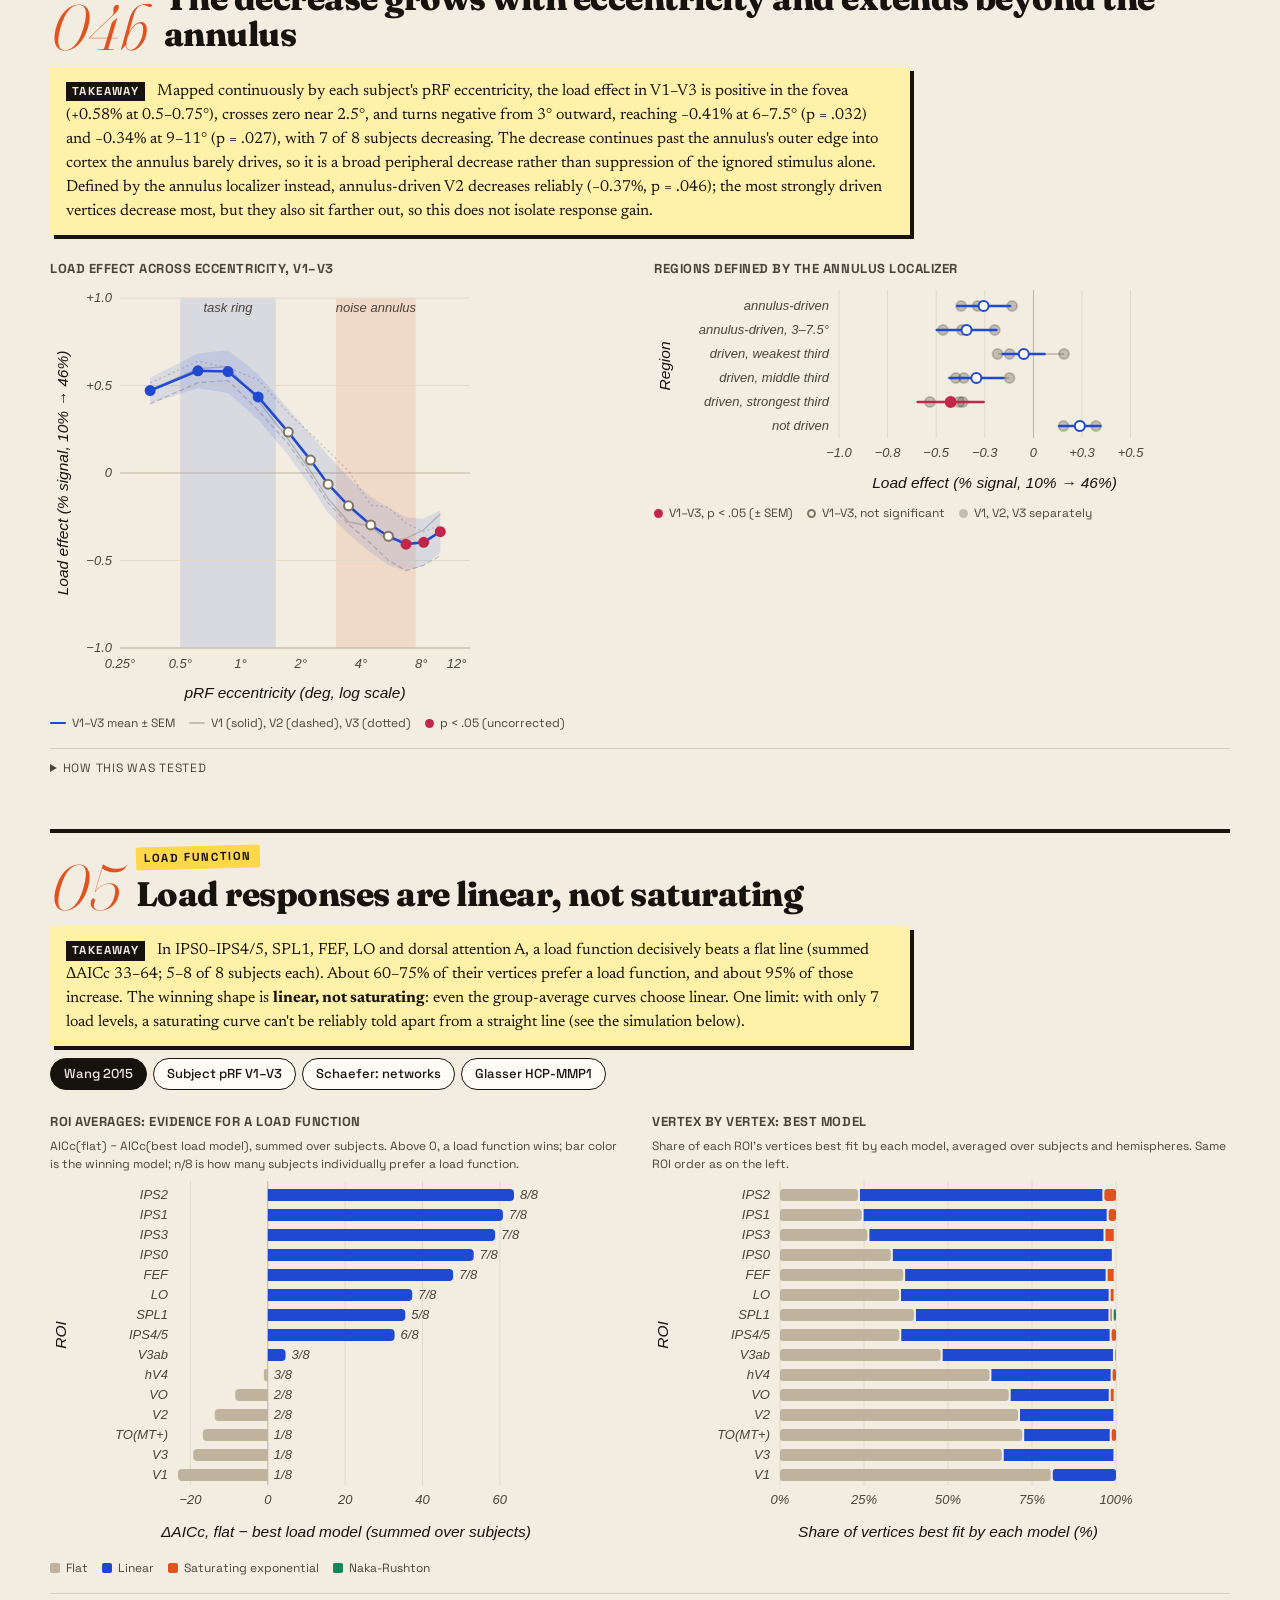
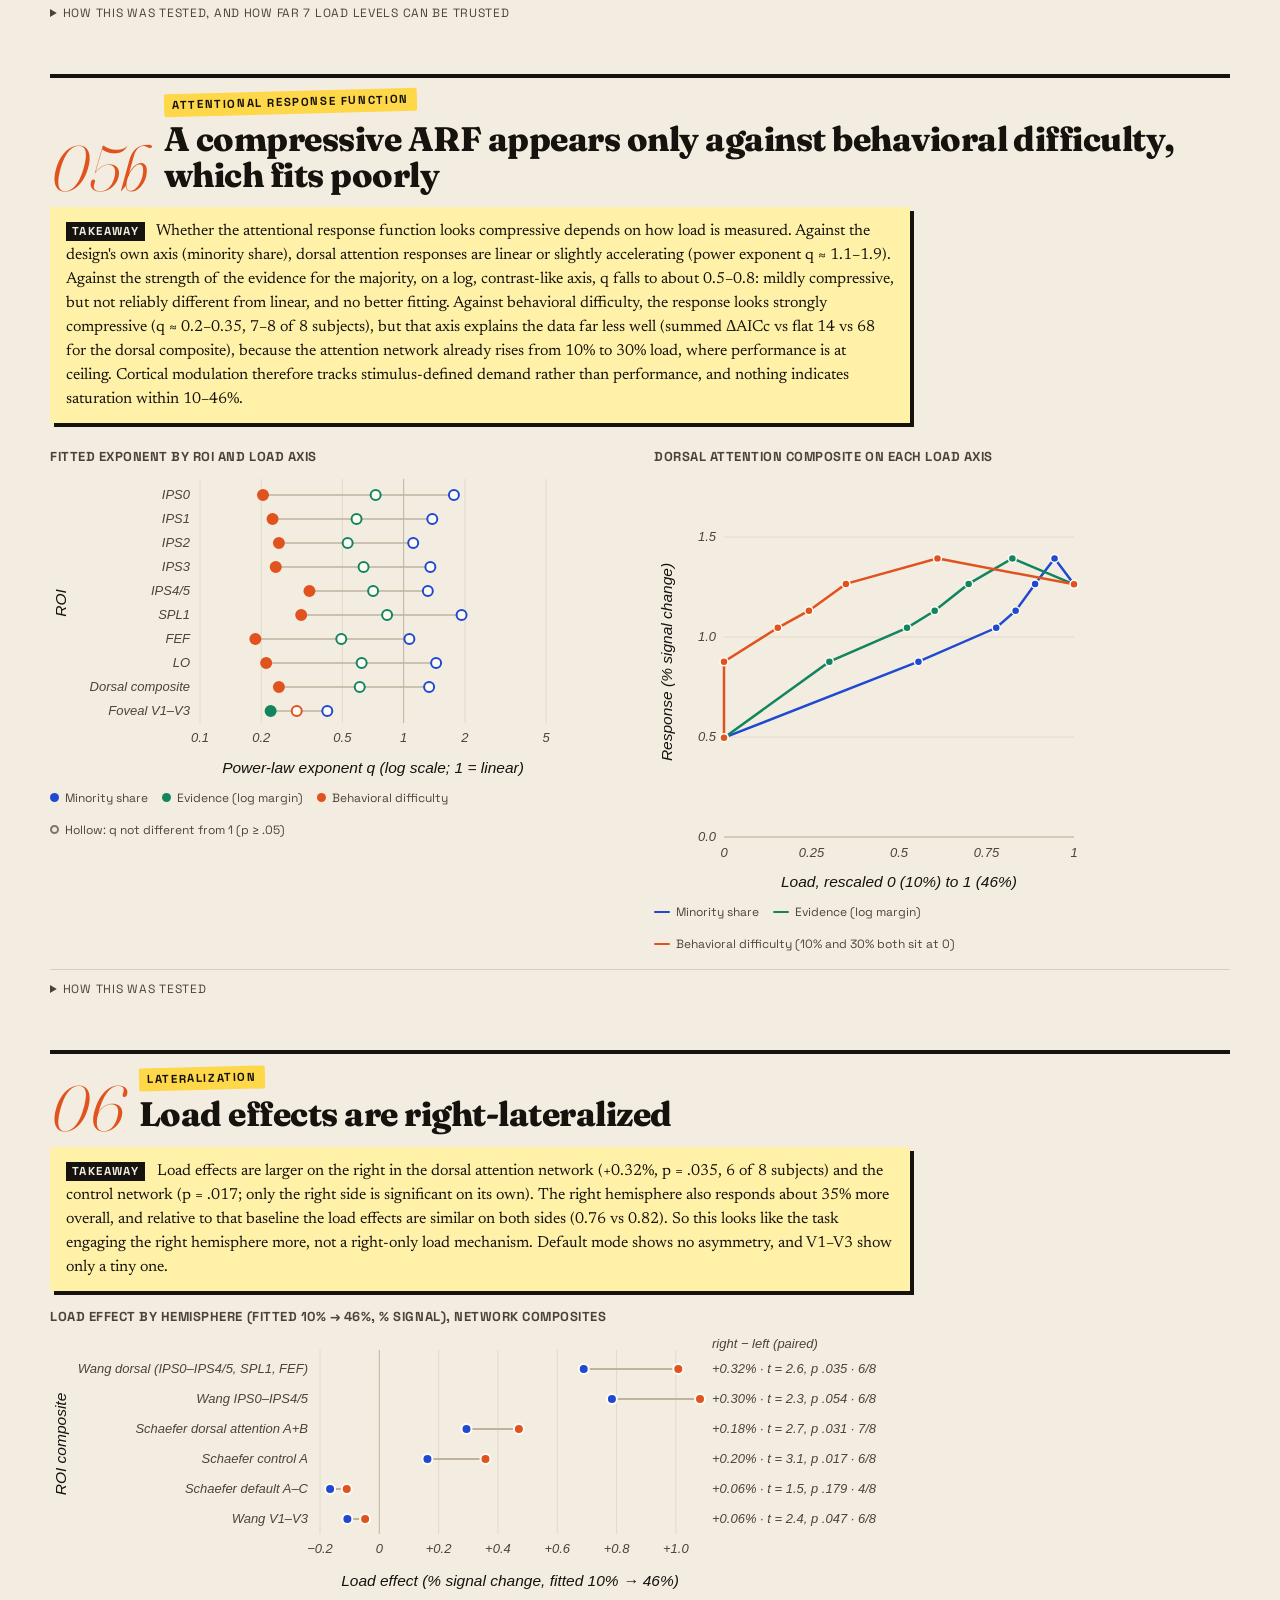
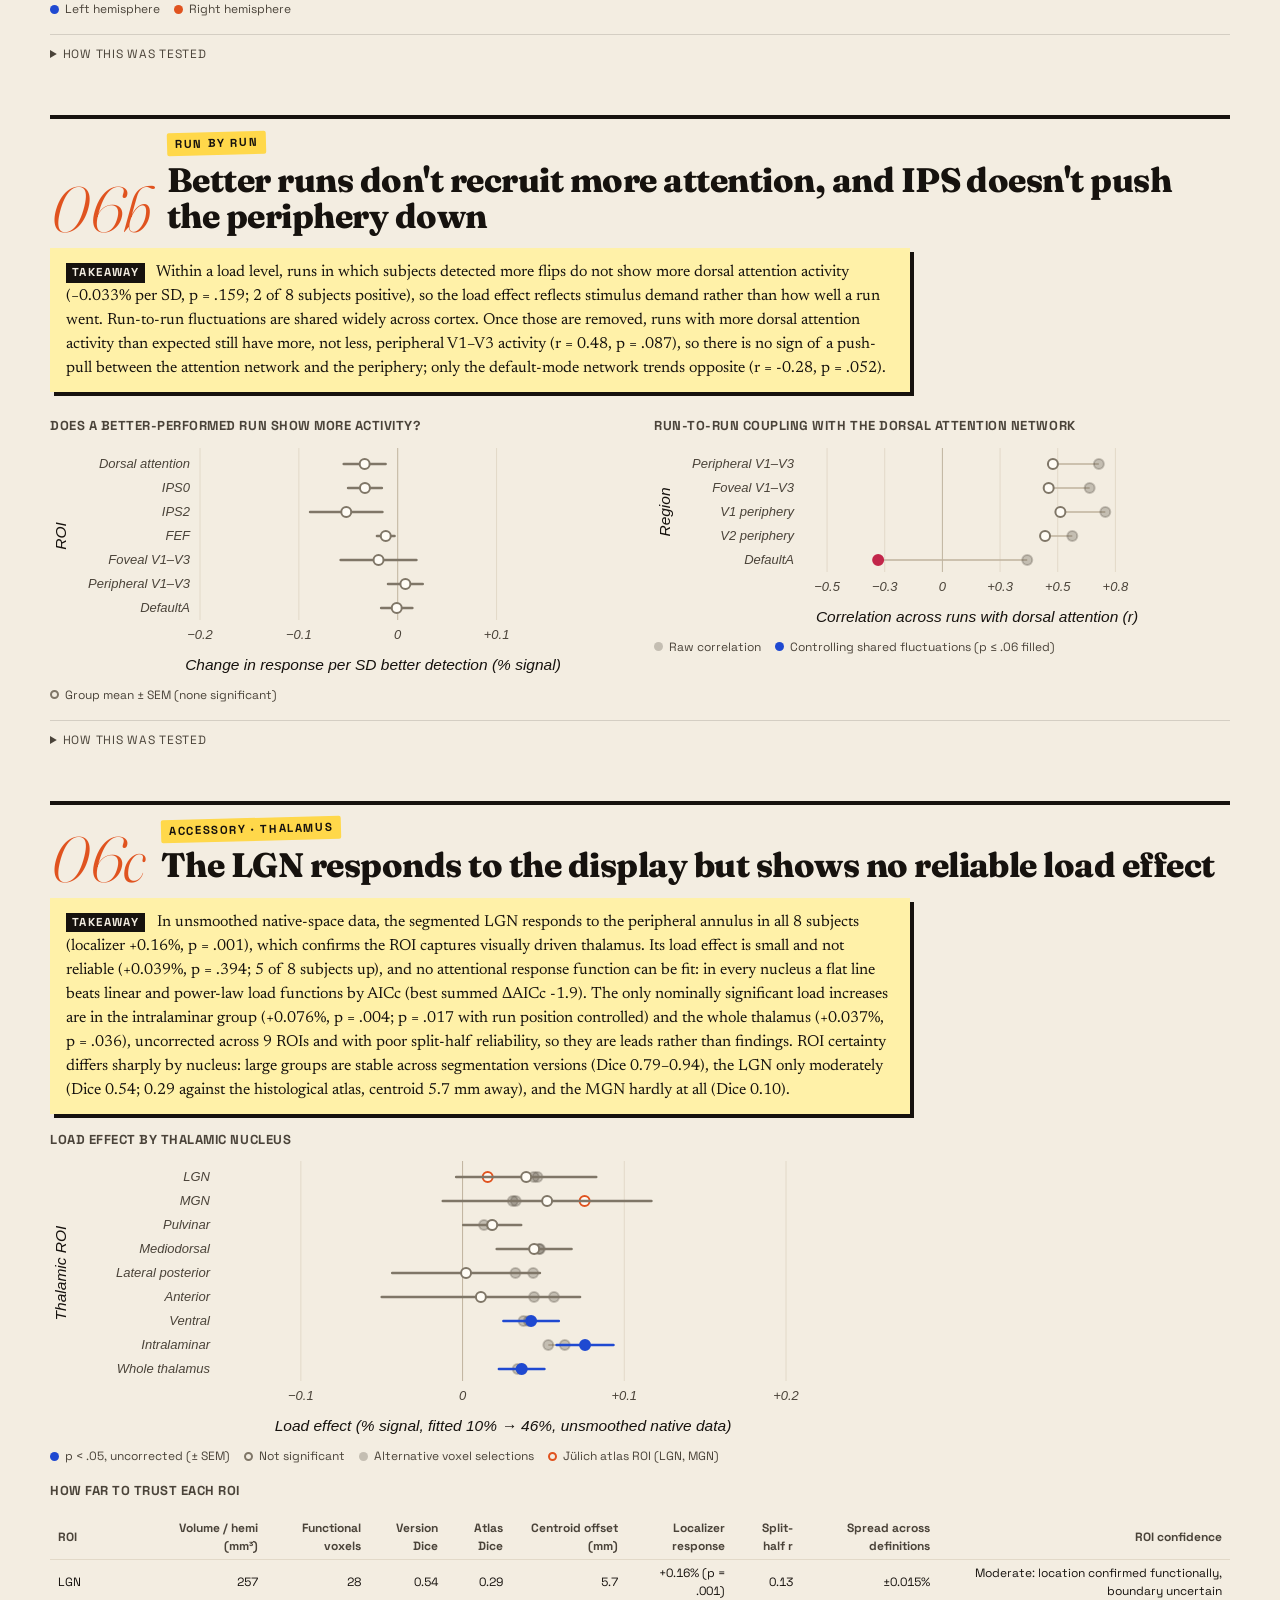
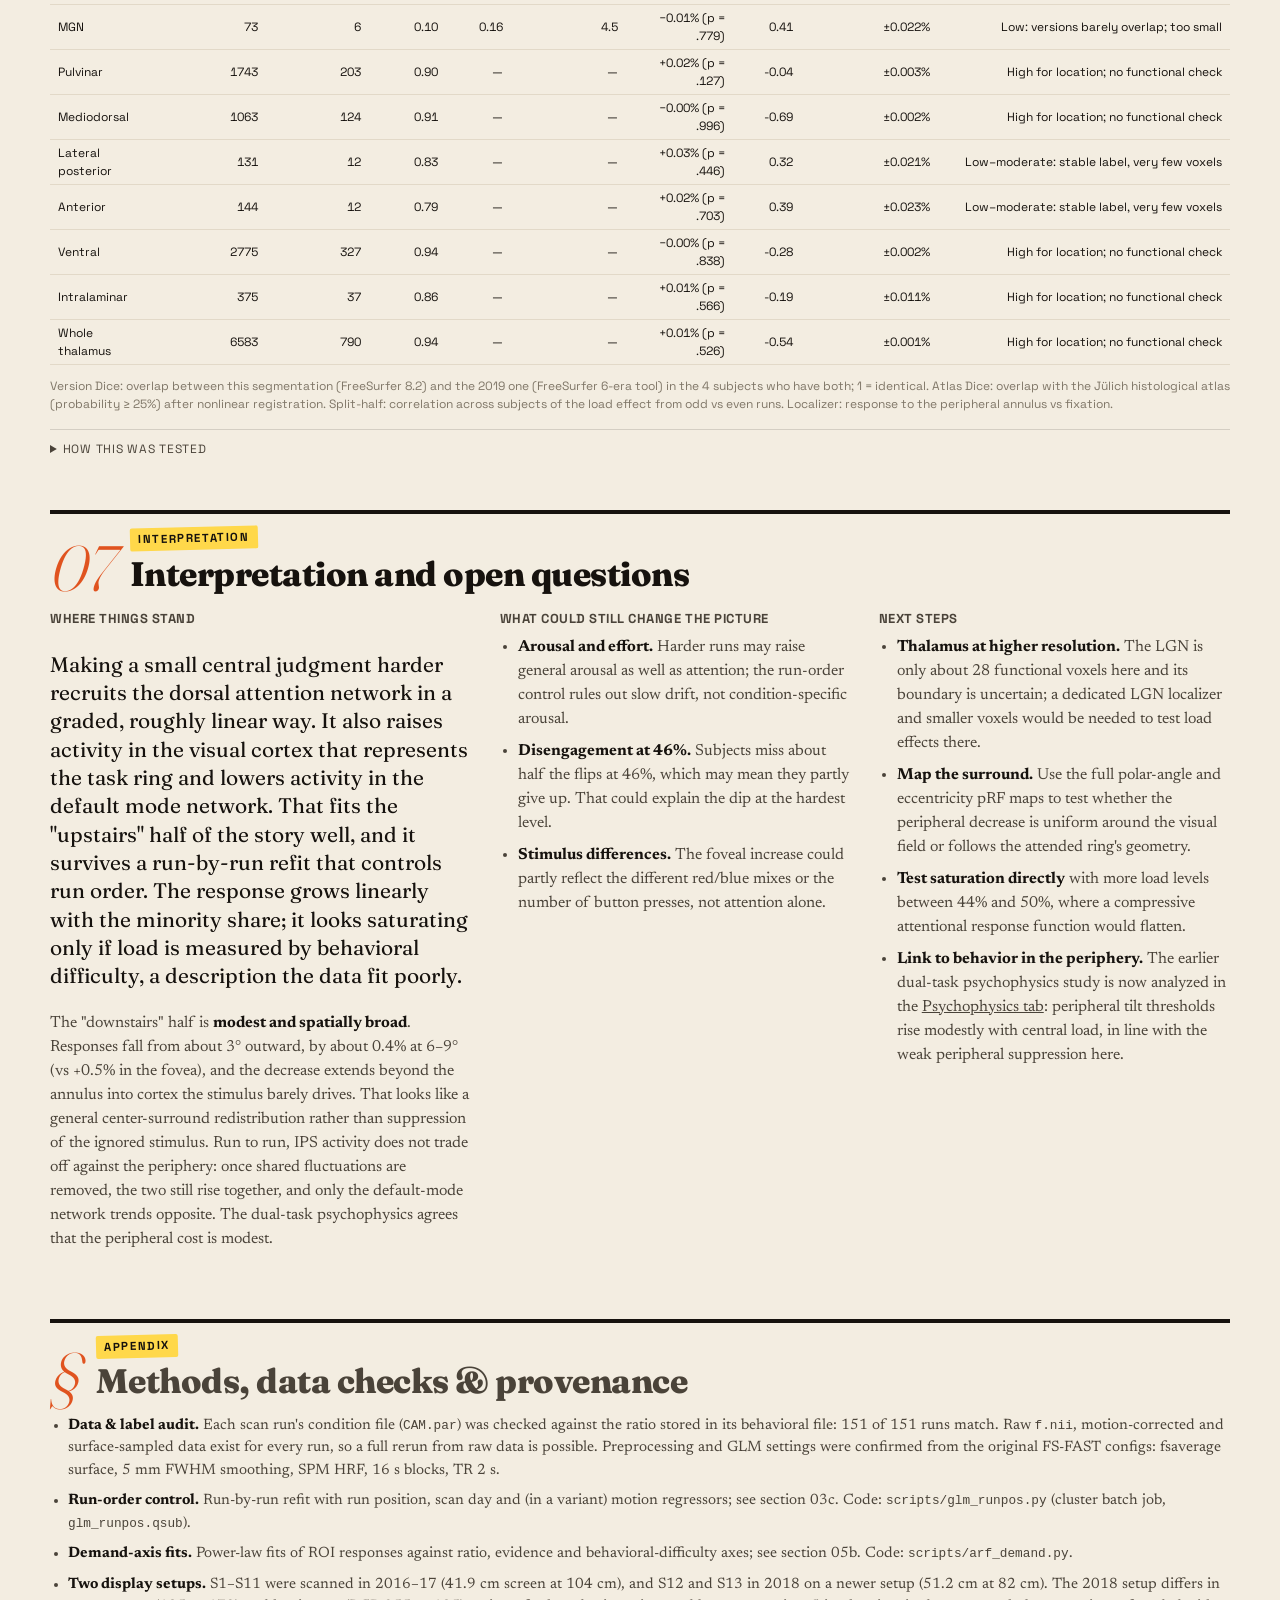
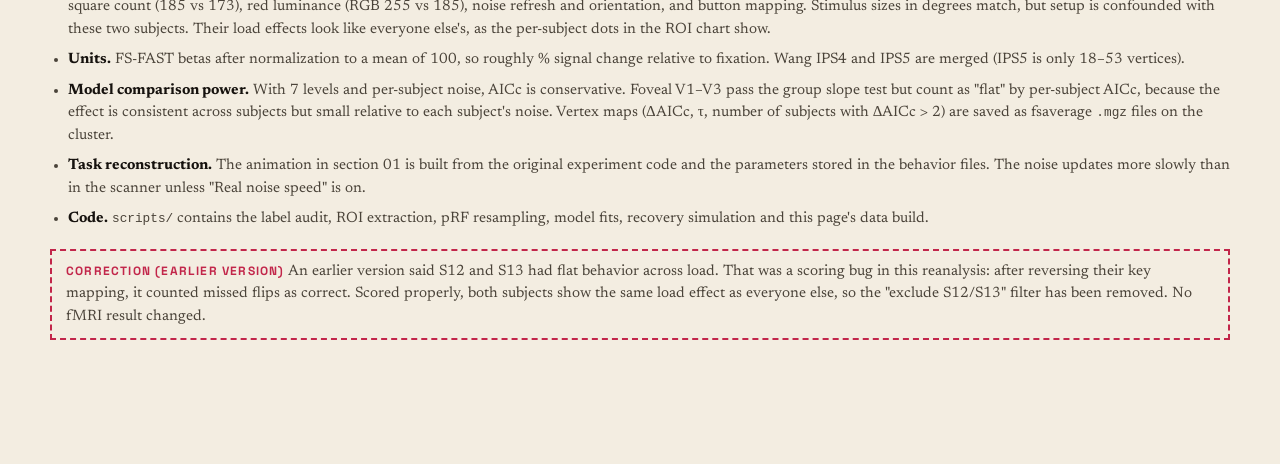
==== commit 0e976c35: "Add 'What we should do' tab: proposed hemifield gaborlet design Design sketch for a follow-up experi" ====
--- a/dashboard/index.html
+++ b/dashboard/index.html
@@ -21,6 +21,7 @@
       <a href="index.html" aria-current="page">fMRI<span>central load × attention networks</span></a>
       <a href="maps.html">Brain maps<span>ROIs and load effects on the inflated cortex</span></a>
       <a href="psychophysics.html">Psychophysics<span>dual task: central load × peripheral tilt</span></a>
+      <a href="next.html">What we should do<span>proposed hemifield design</span></a>
     </nav>
     <h1 class="wordmark"><span class="up">Upstairs</span><span class="slash">/</span><span class="down">Downstairs</span></h1>
     <div class="mast-row">
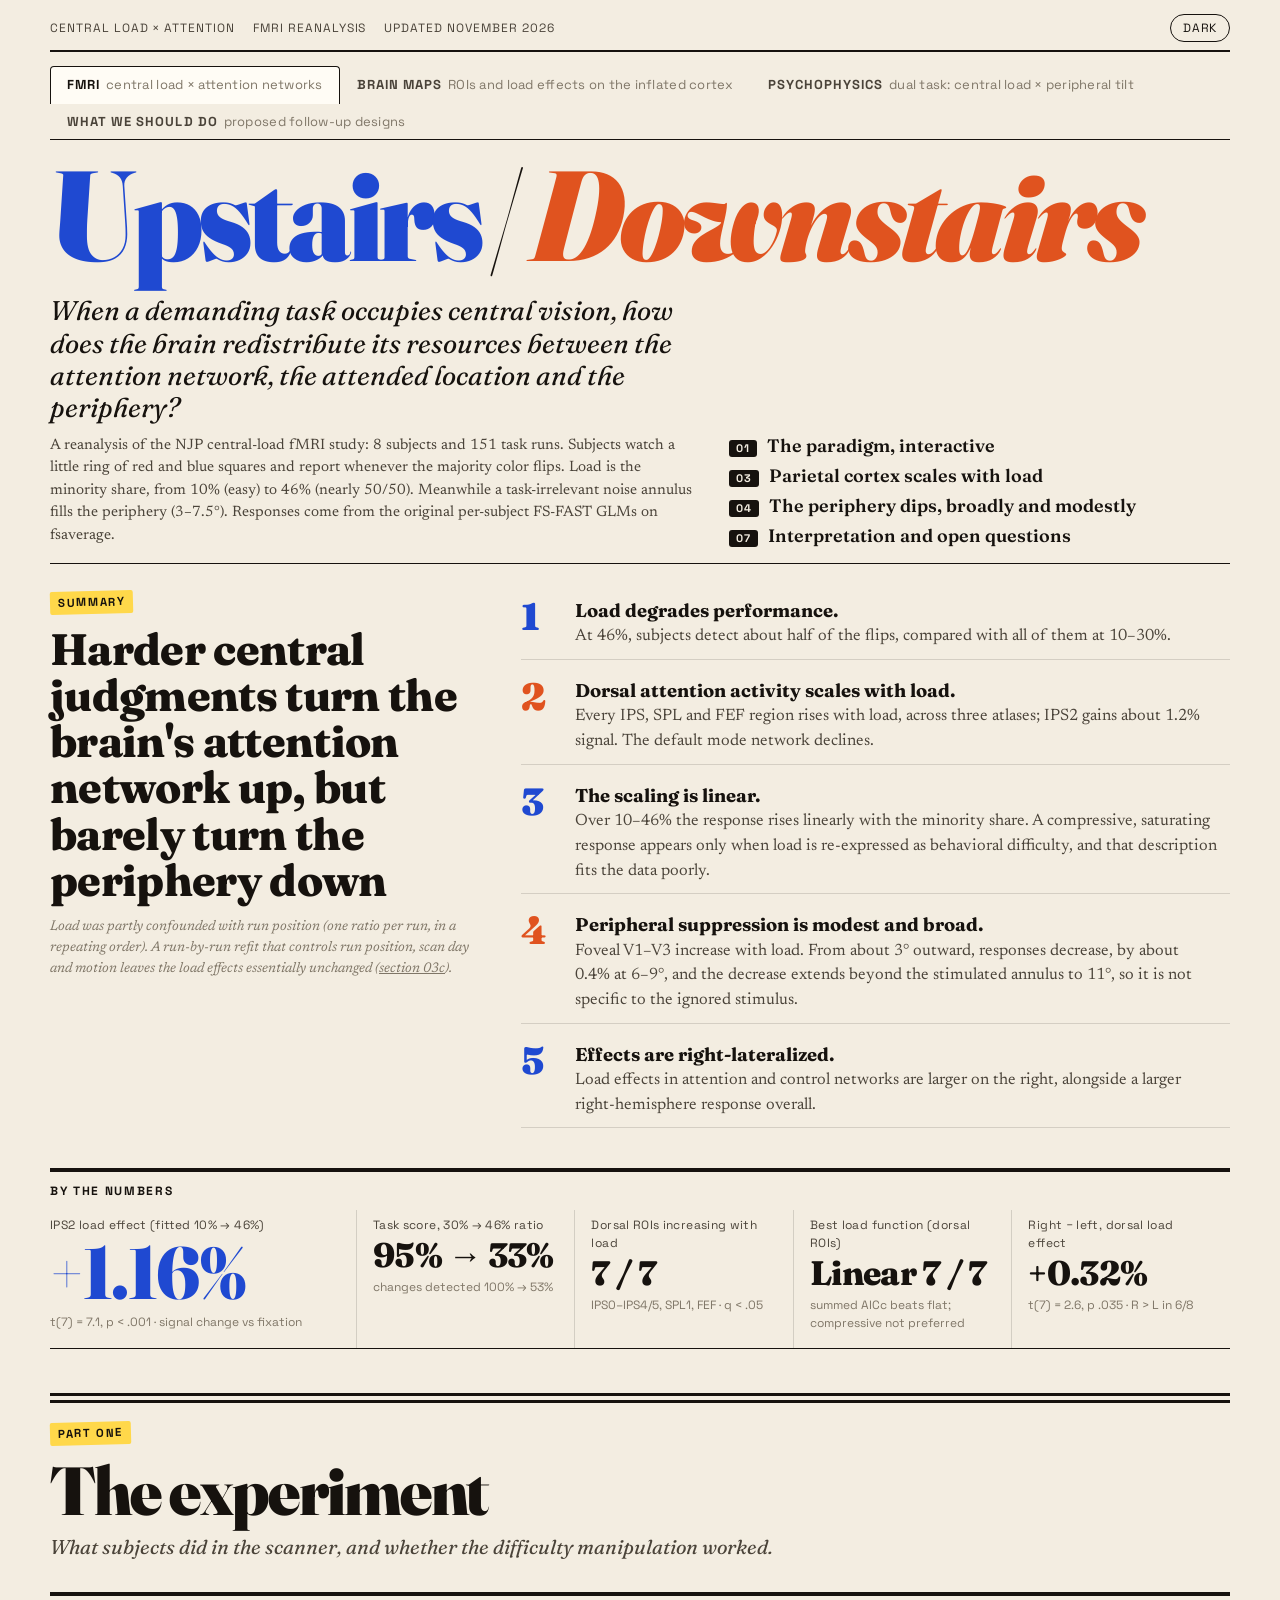
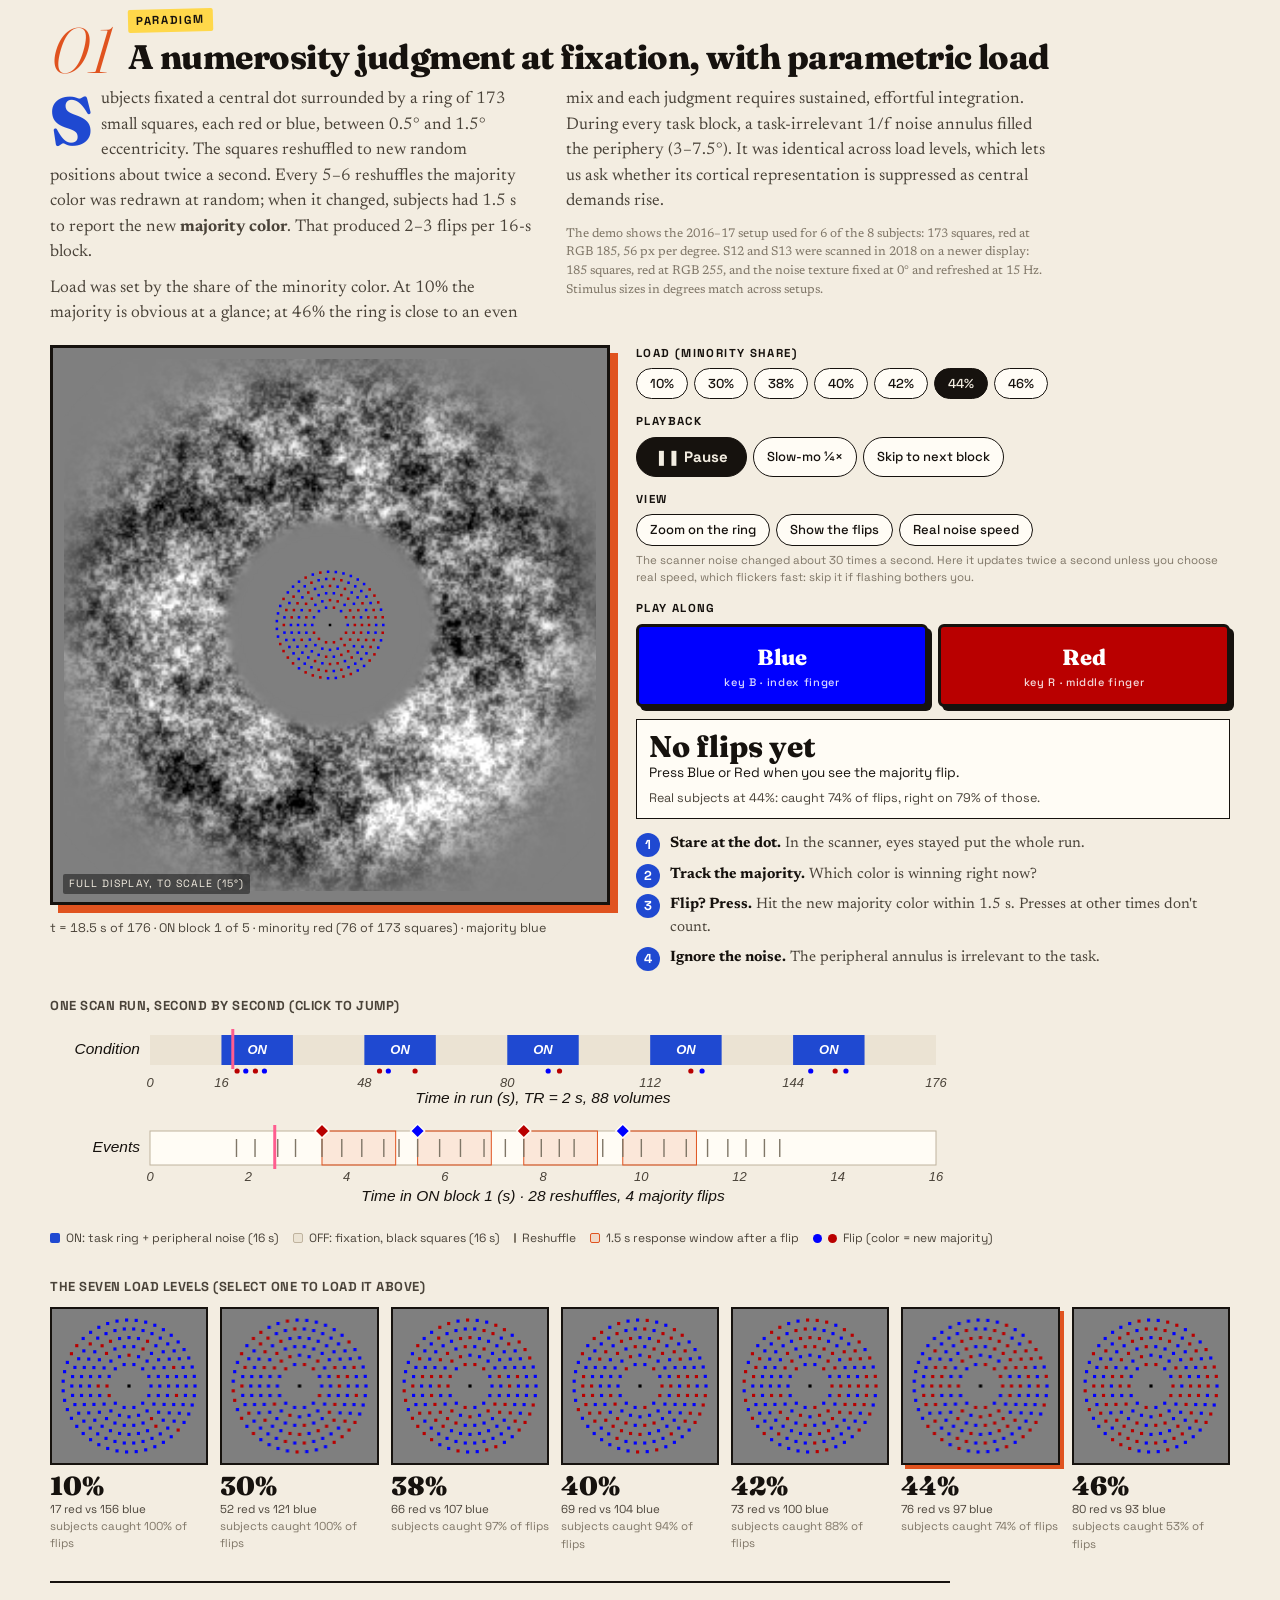
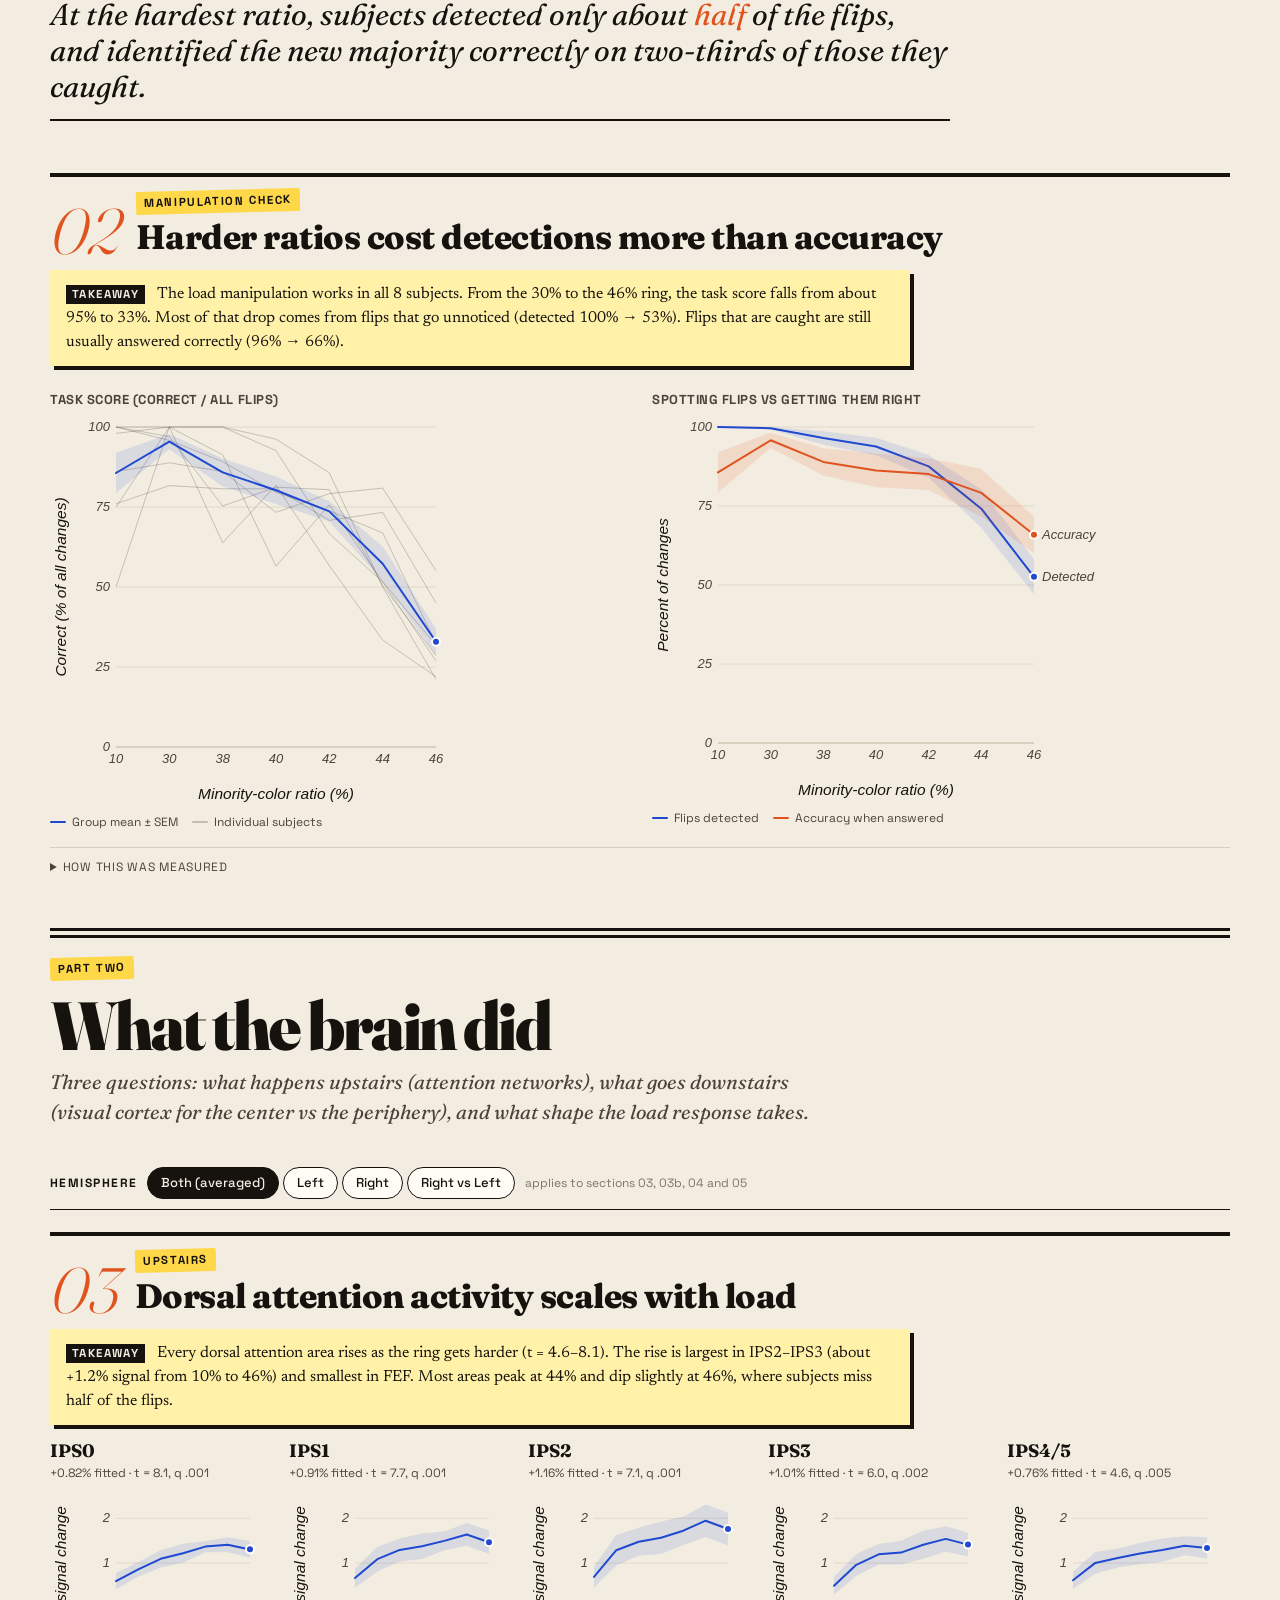
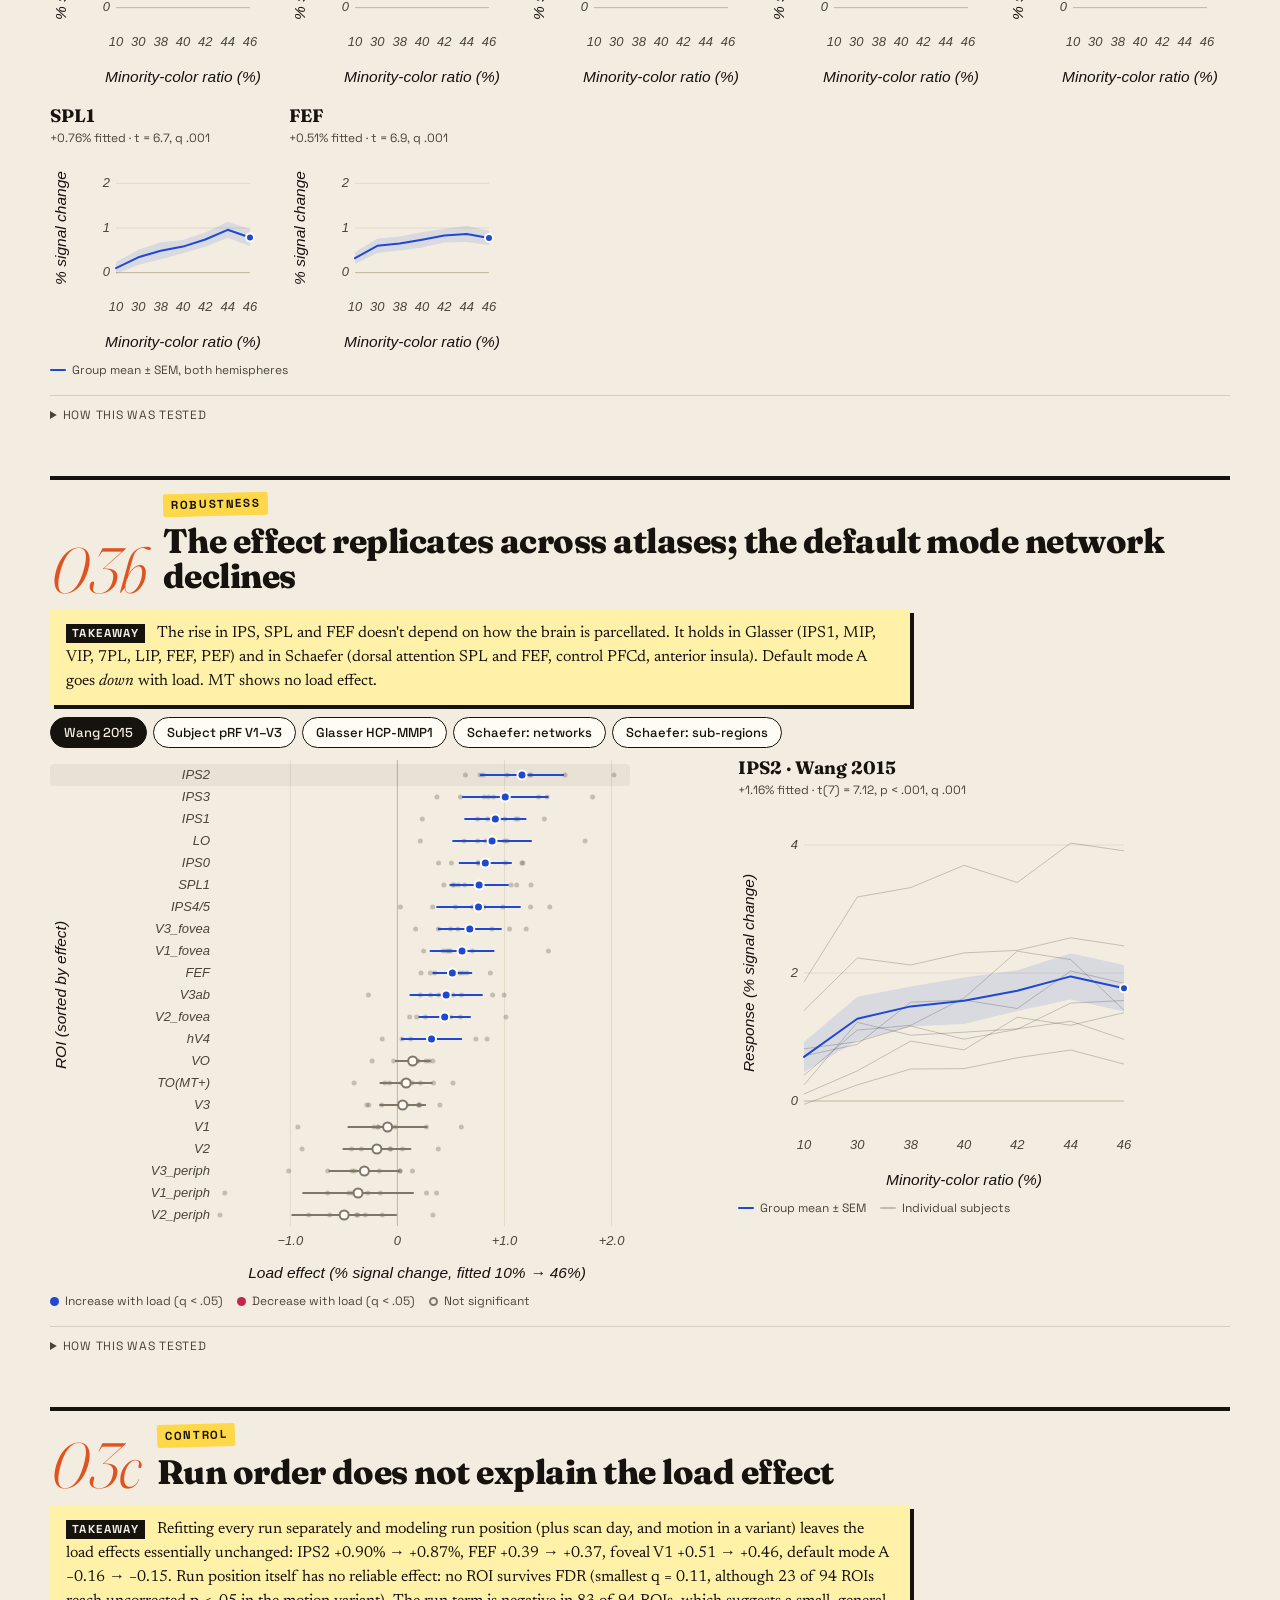
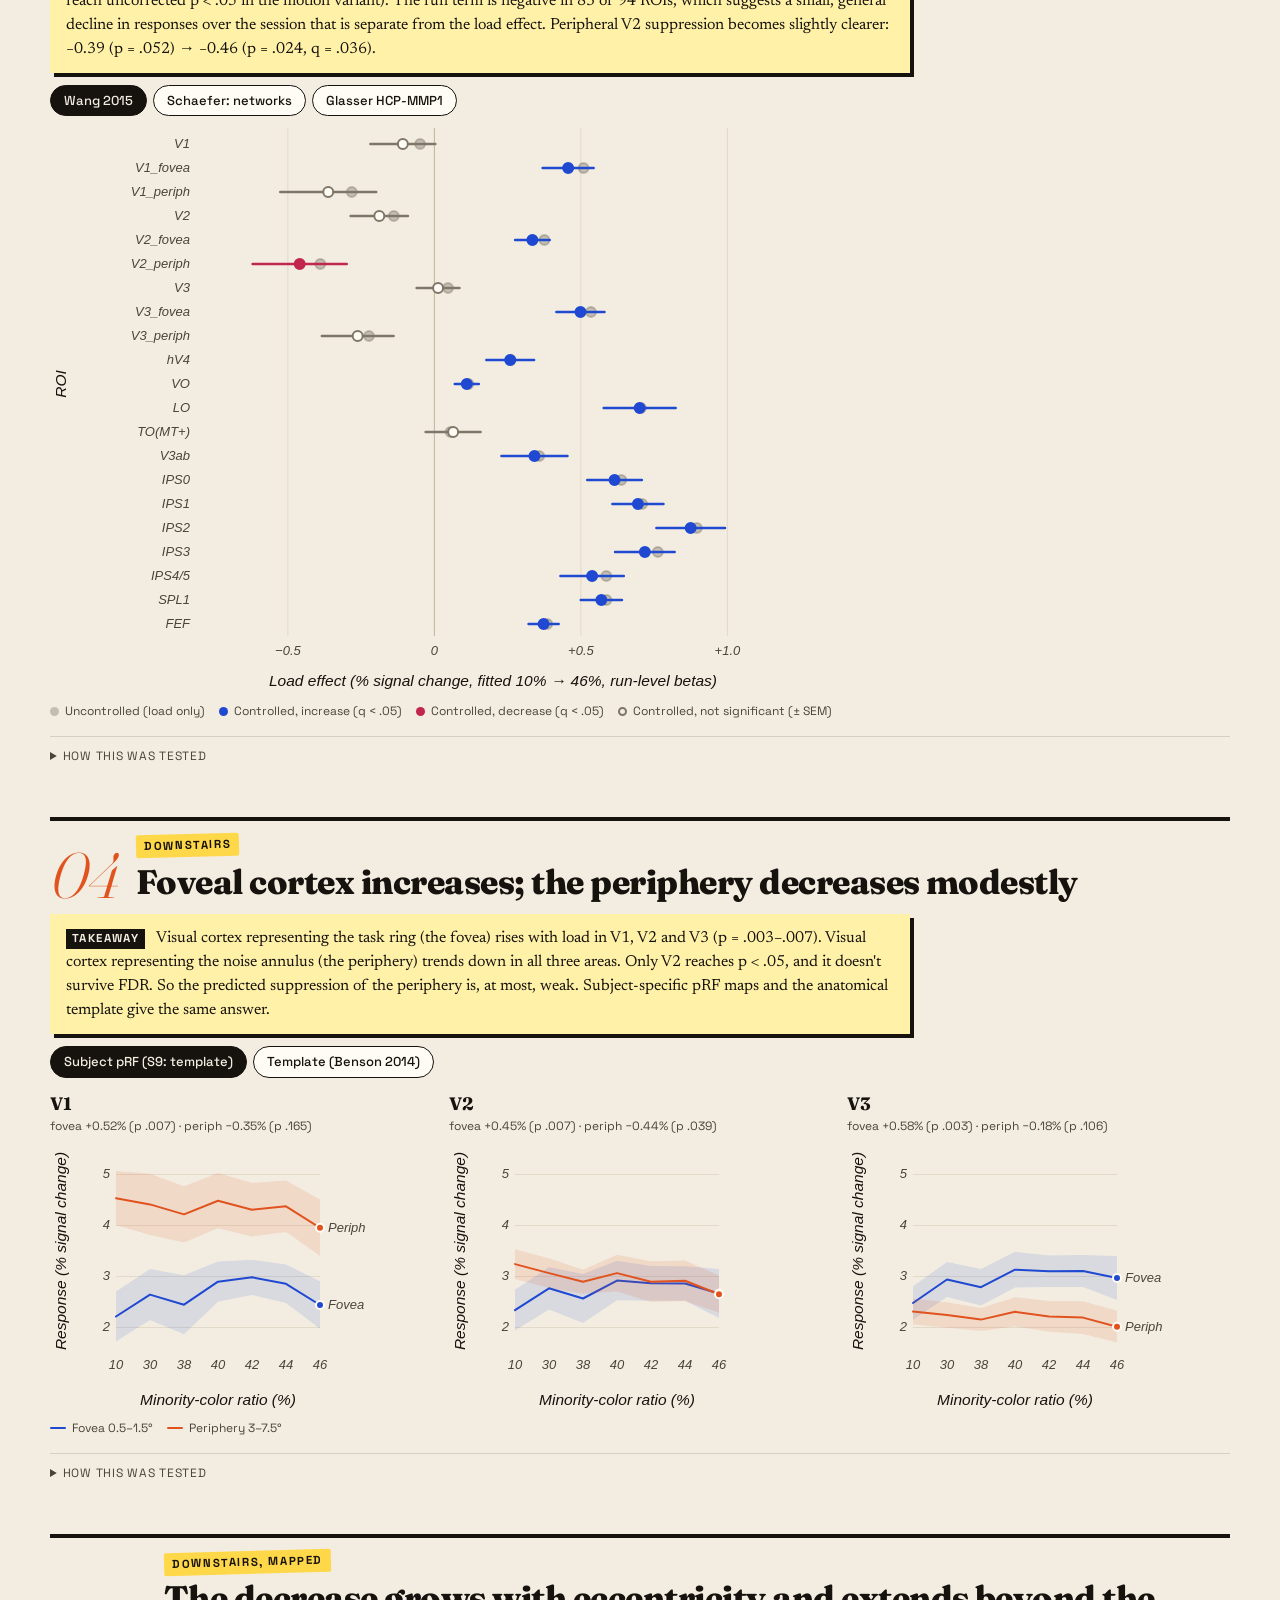
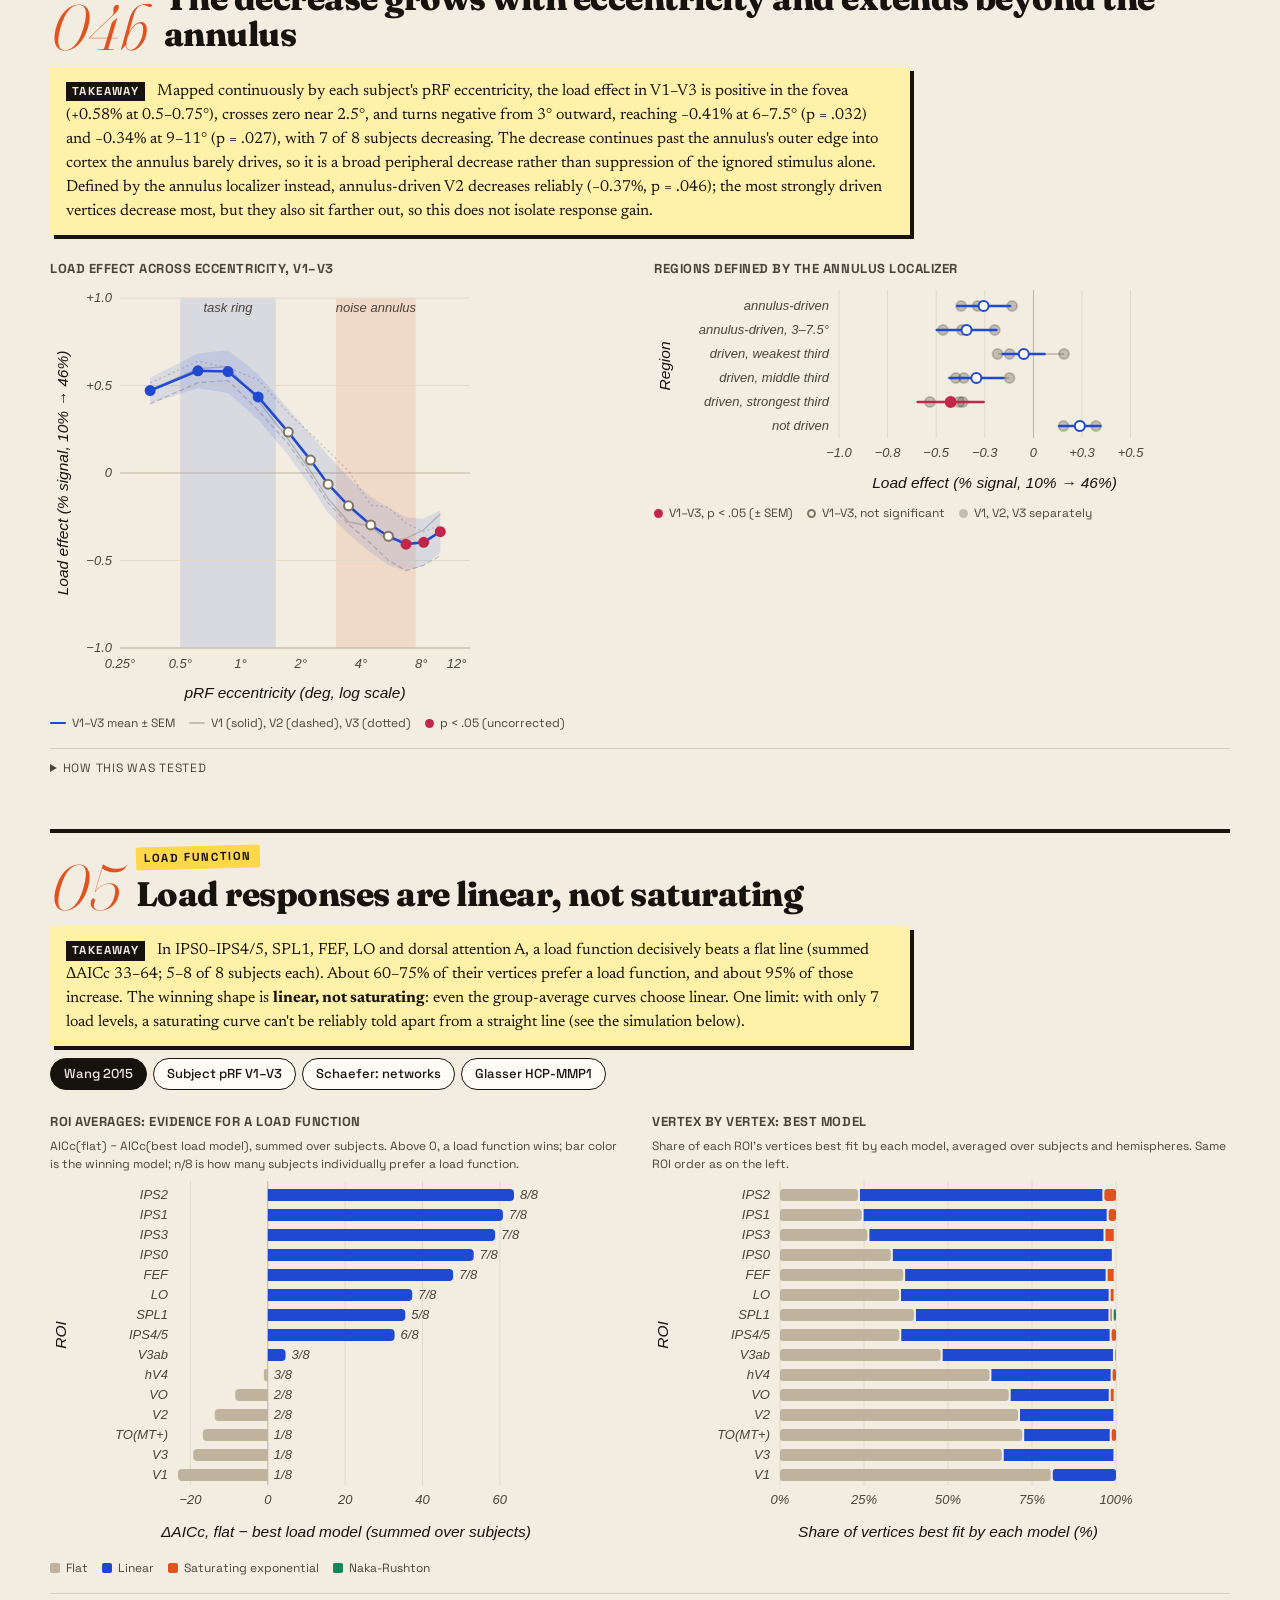
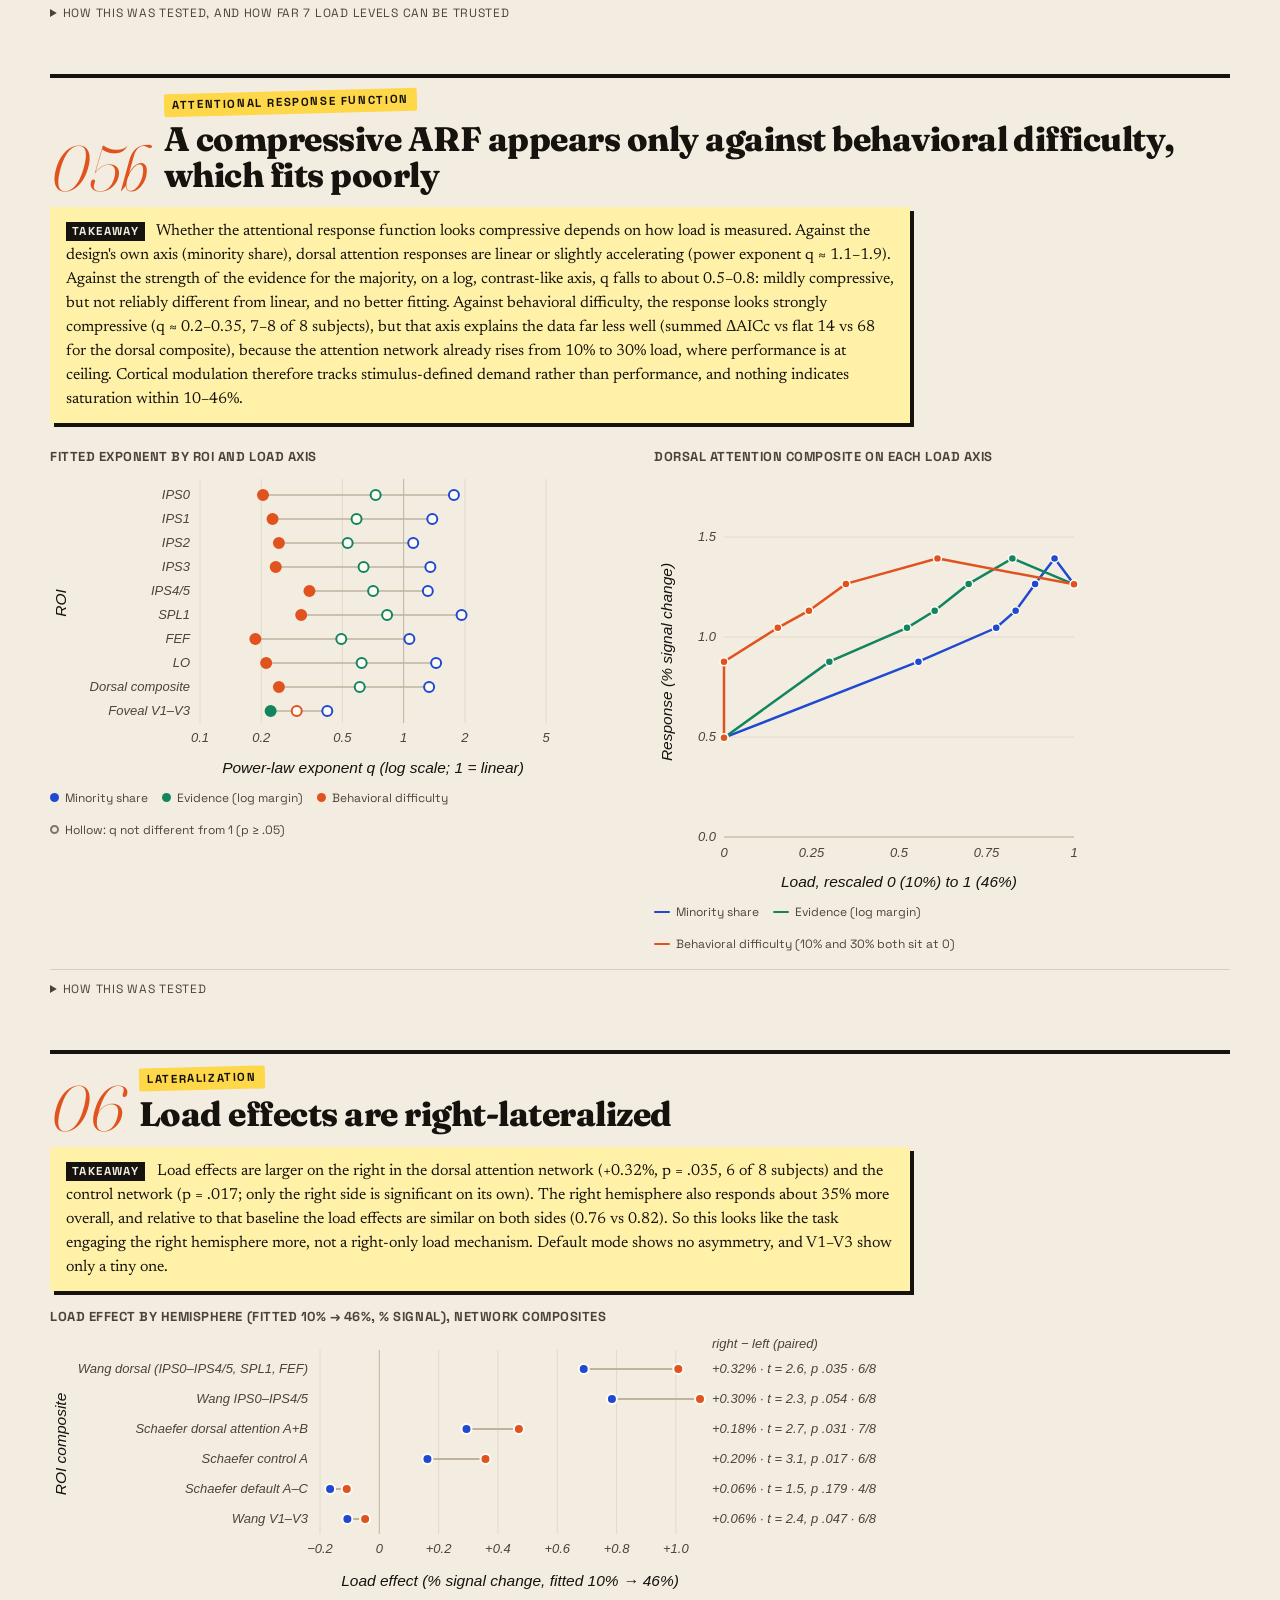
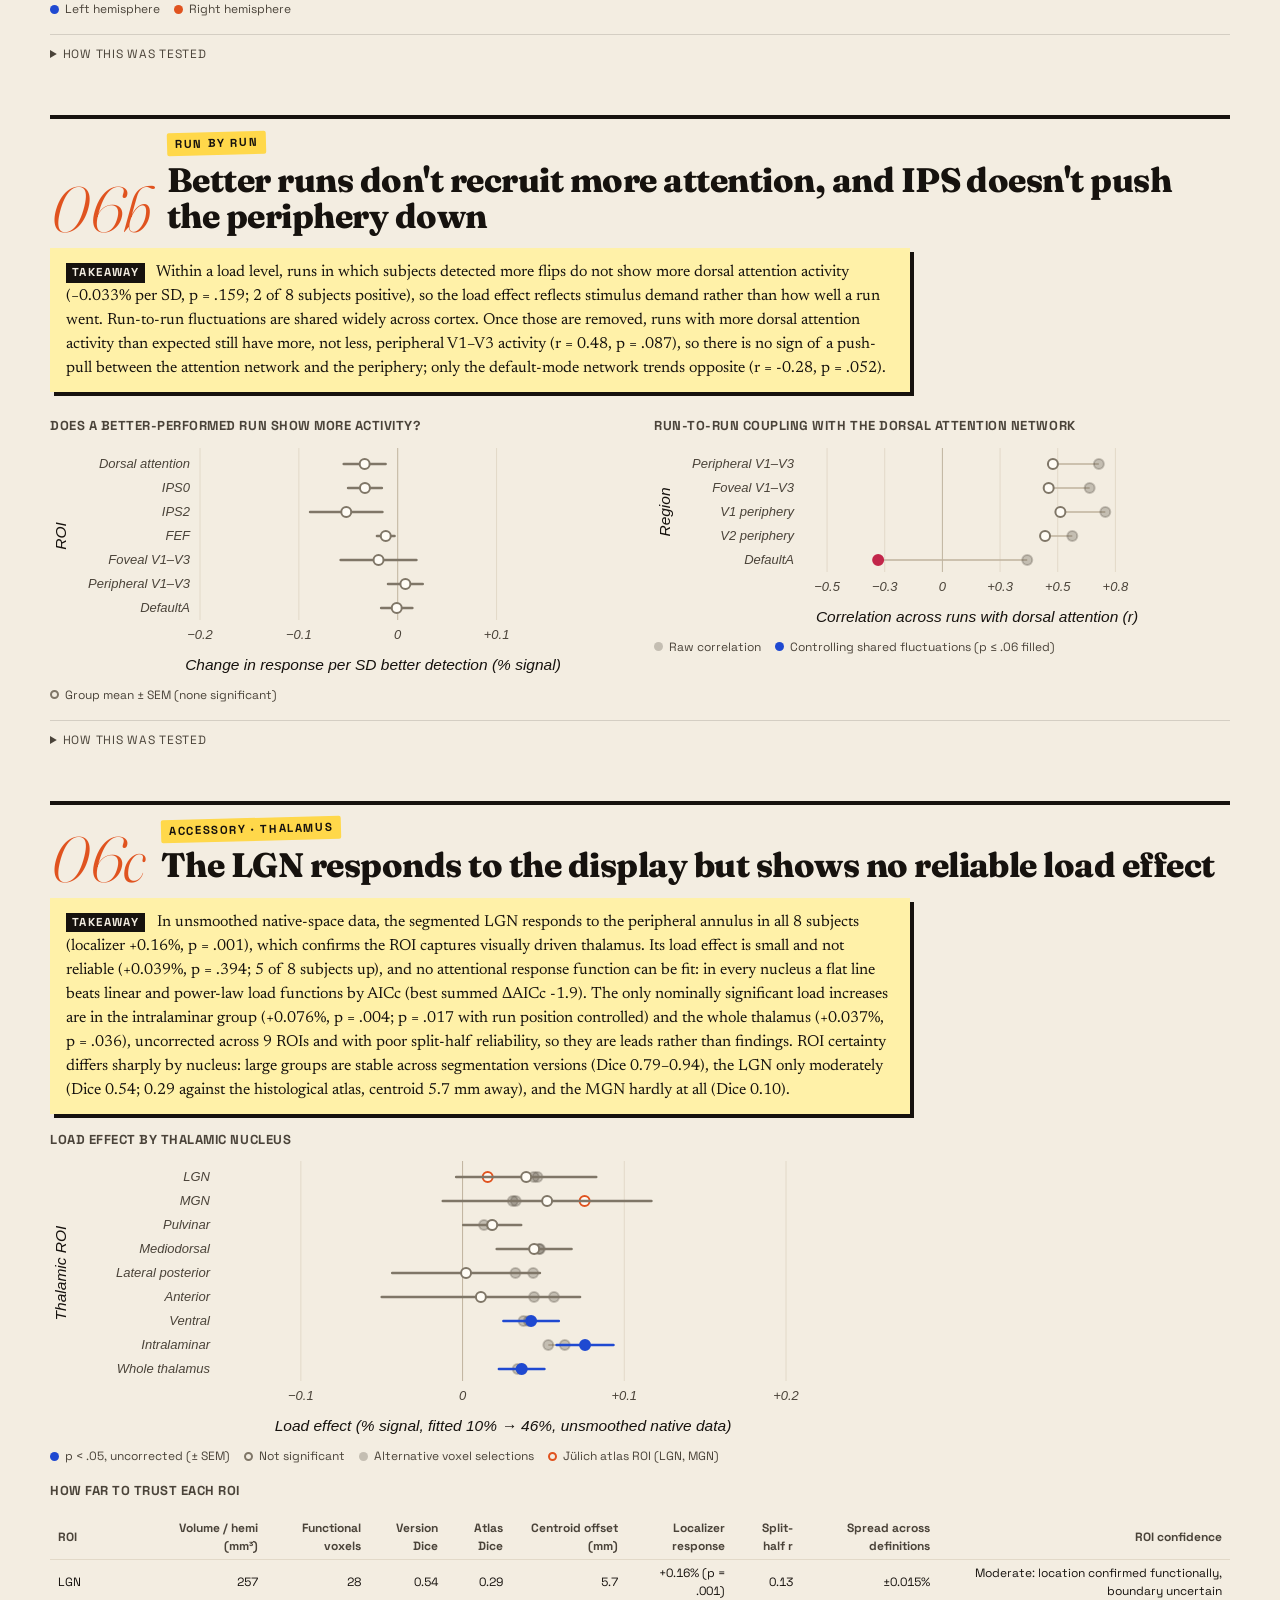
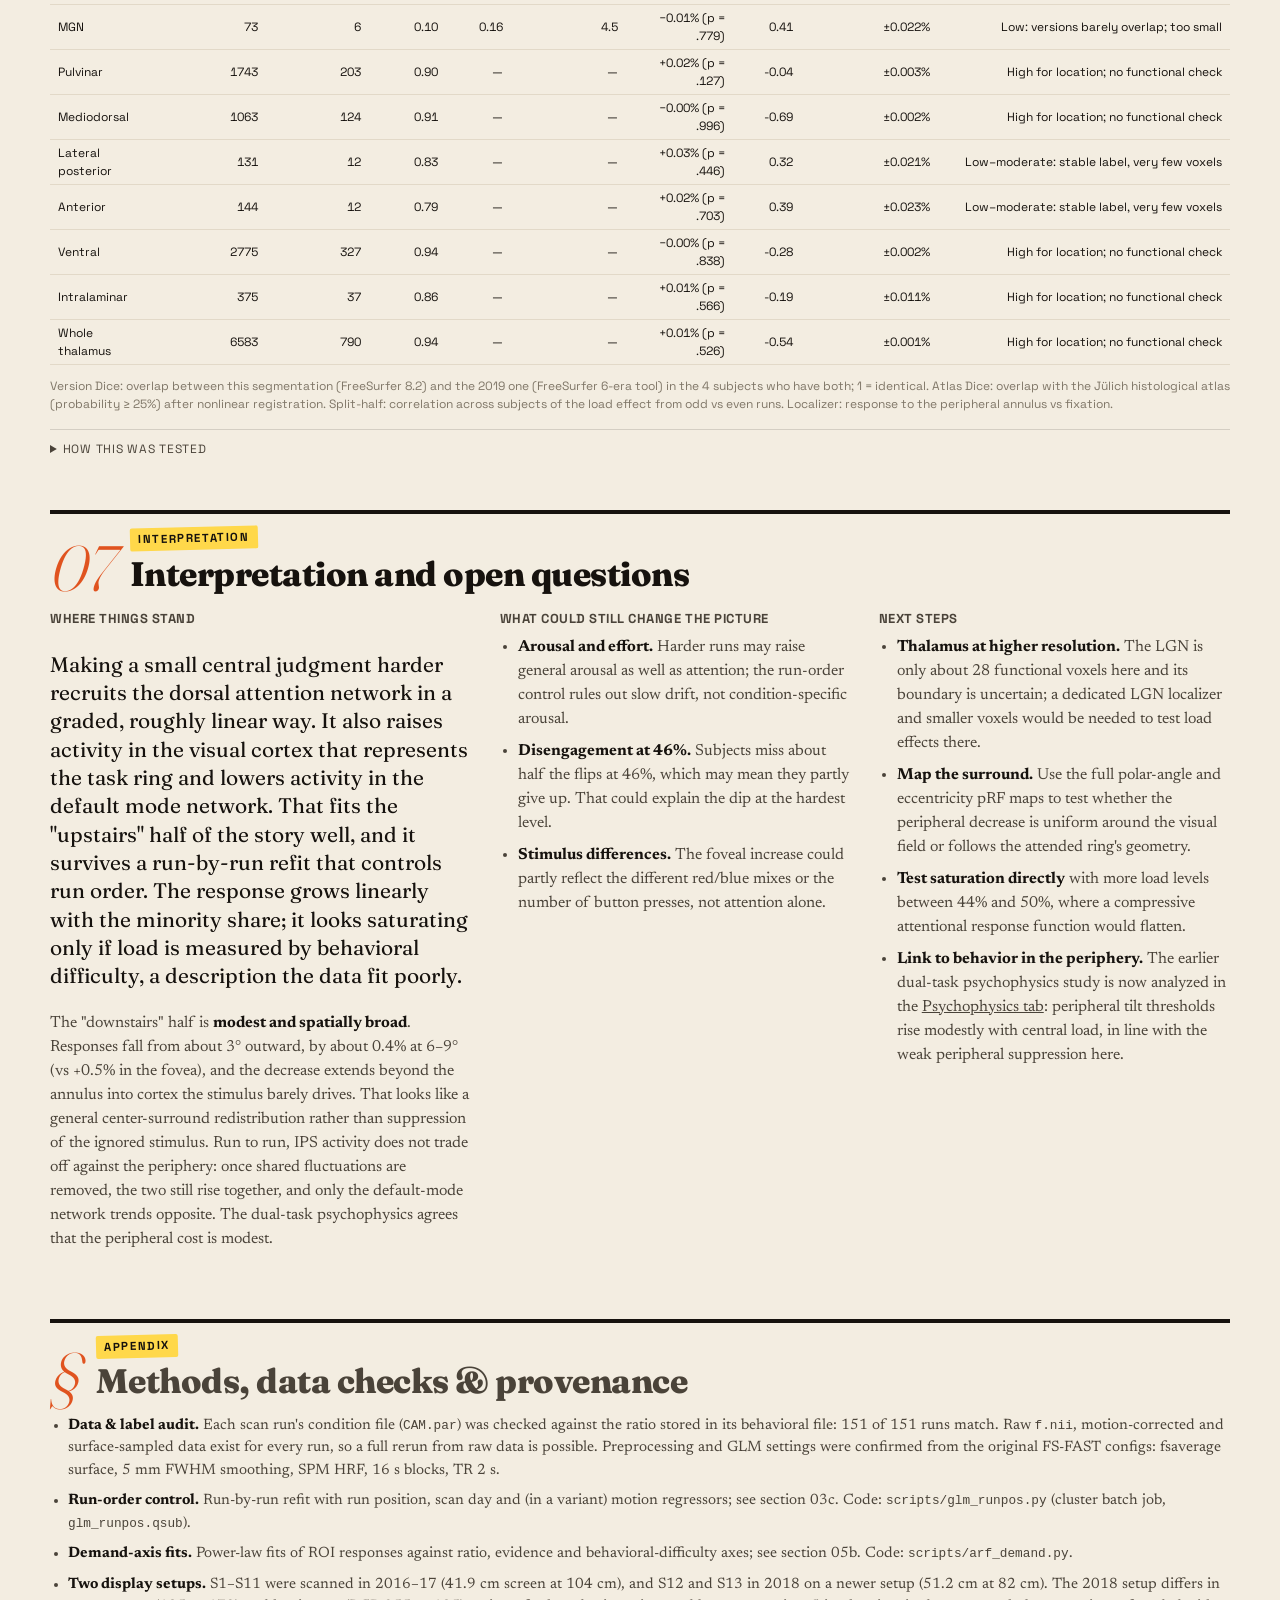
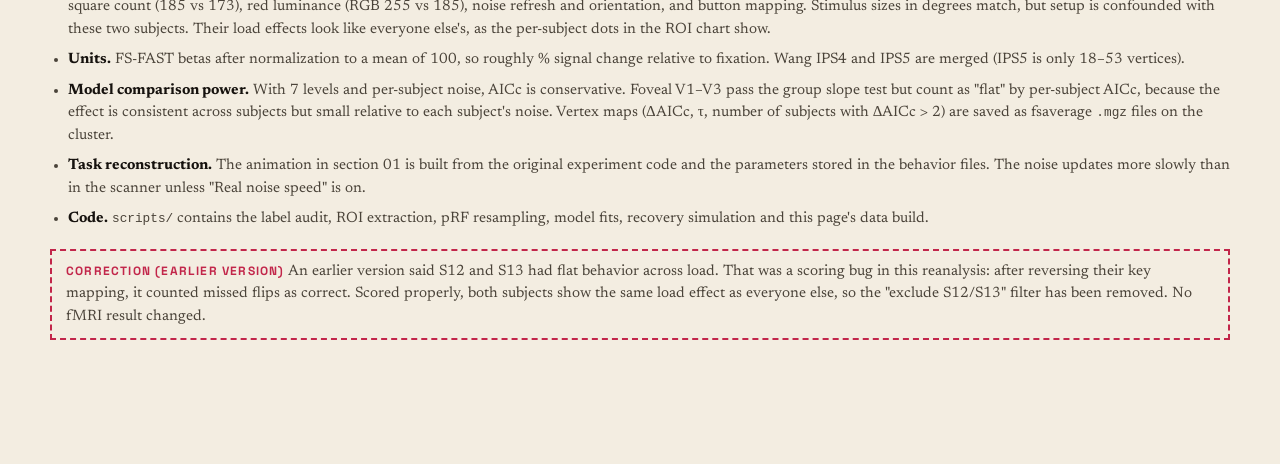
==== commit 5dfe3550: "What we should do: central variant with the task at fixation and a grating annulus probe Adds sectio" ====
--- a/dashboard/index.html
+++ b/dashboard/index.html
@@ -21,7 +21,7 @@
       <a href="index.html" aria-current="page">fMRI<span>central load × attention networks</span></a>
       <a href="maps.html">Brain maps<span>ROIs and load effects on the inflated cortex</span></a>
       <a href="psychophysics.html">Psychophysics<span>dual task: central load × peripheral tilt</span></a>
-      <a href="next.html">What we should do<span>proposed hemifield design</span></a>
+      <a href="next.html">What we should do<span>proposed follow-up designs</span></a>
     </nav>
     <h1 class="wordmark"><span class="up">Upstairs</span><span class="slash">/</span><span class="down">Downstairs</span></h1>
     <div class="mast-row">
